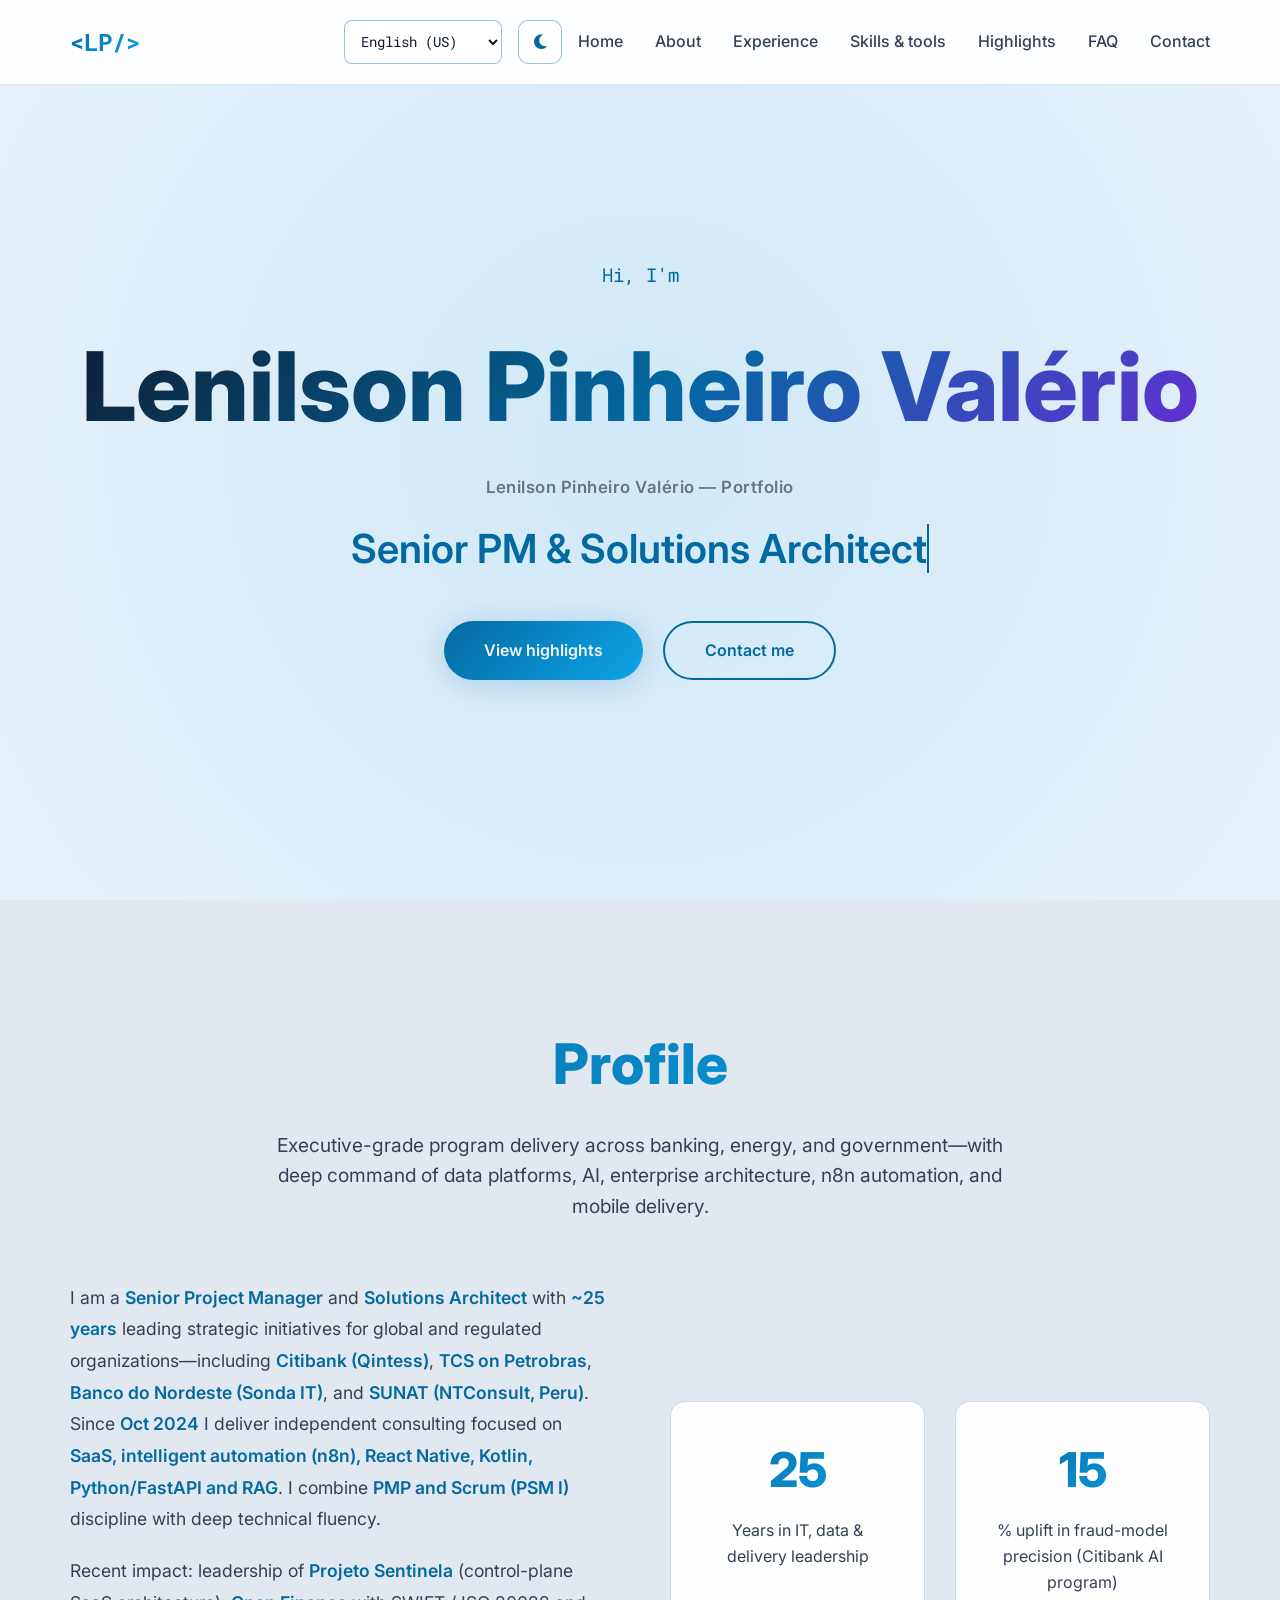
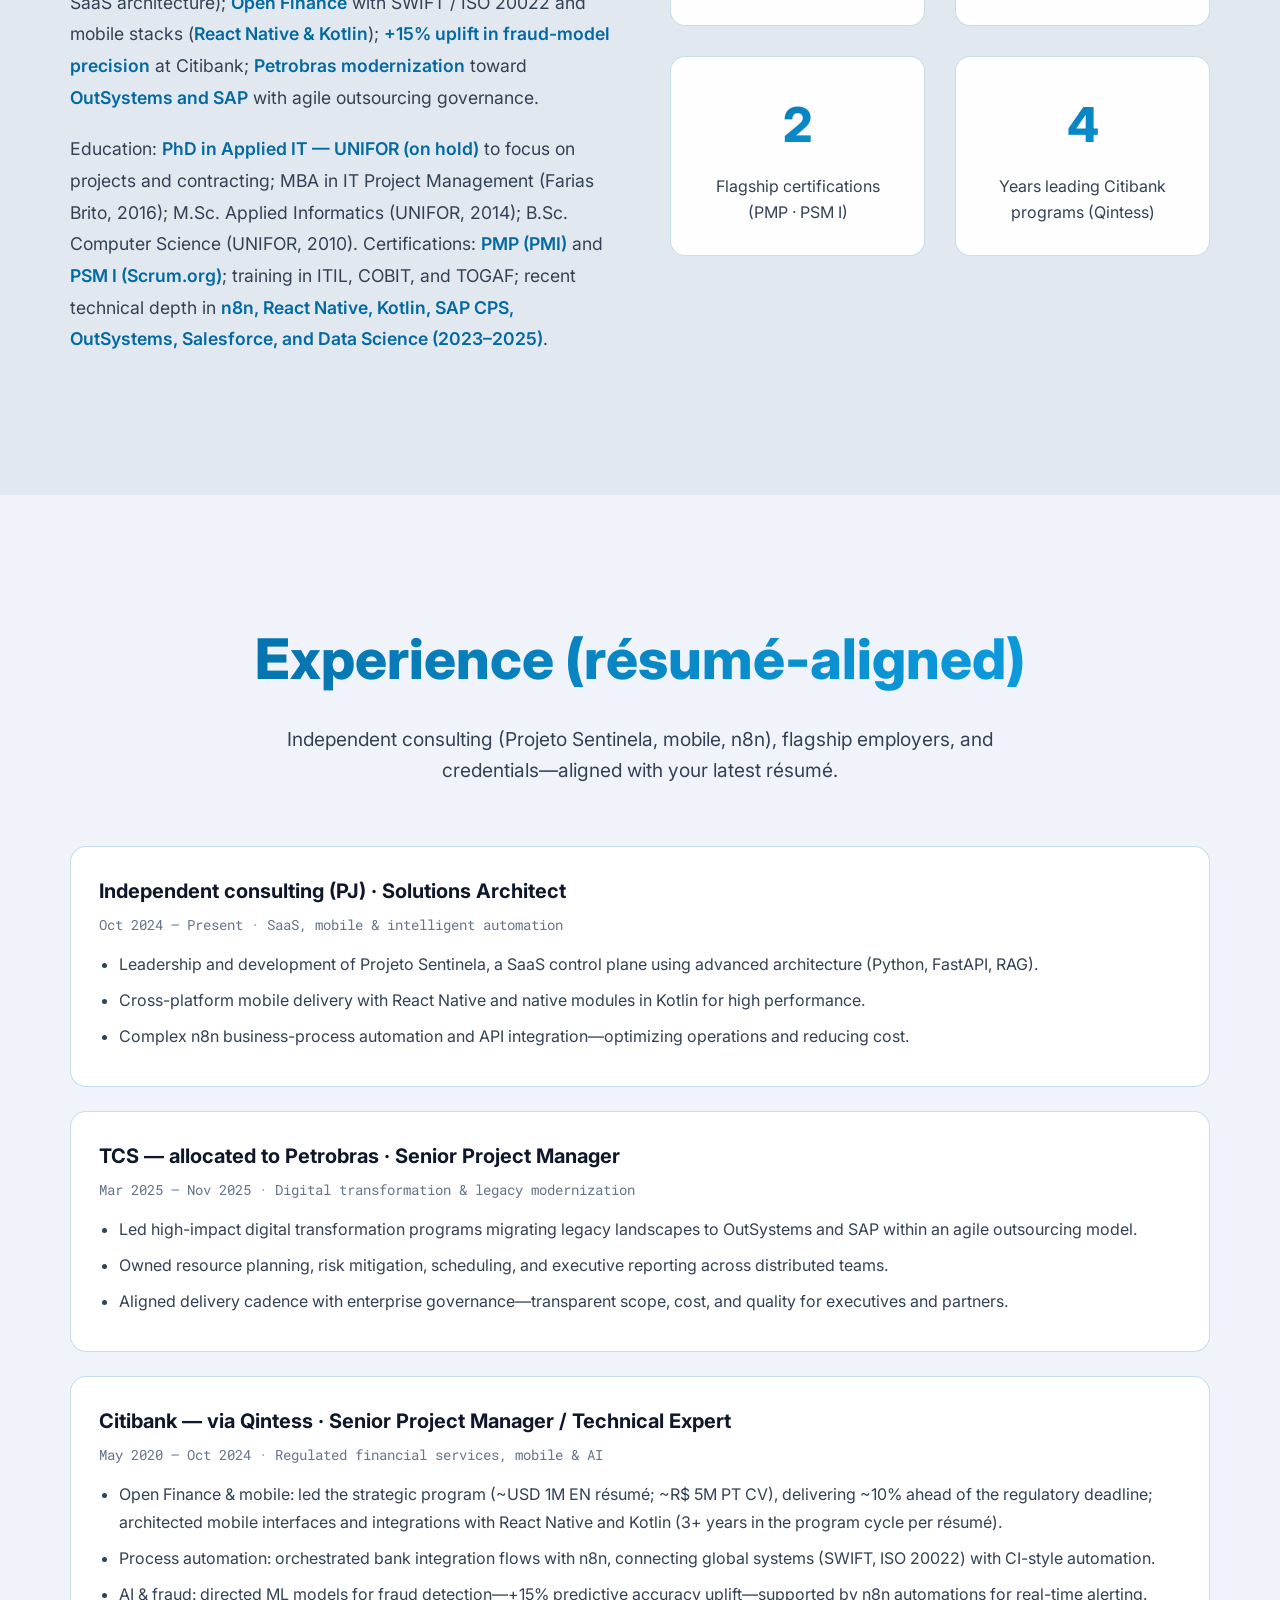
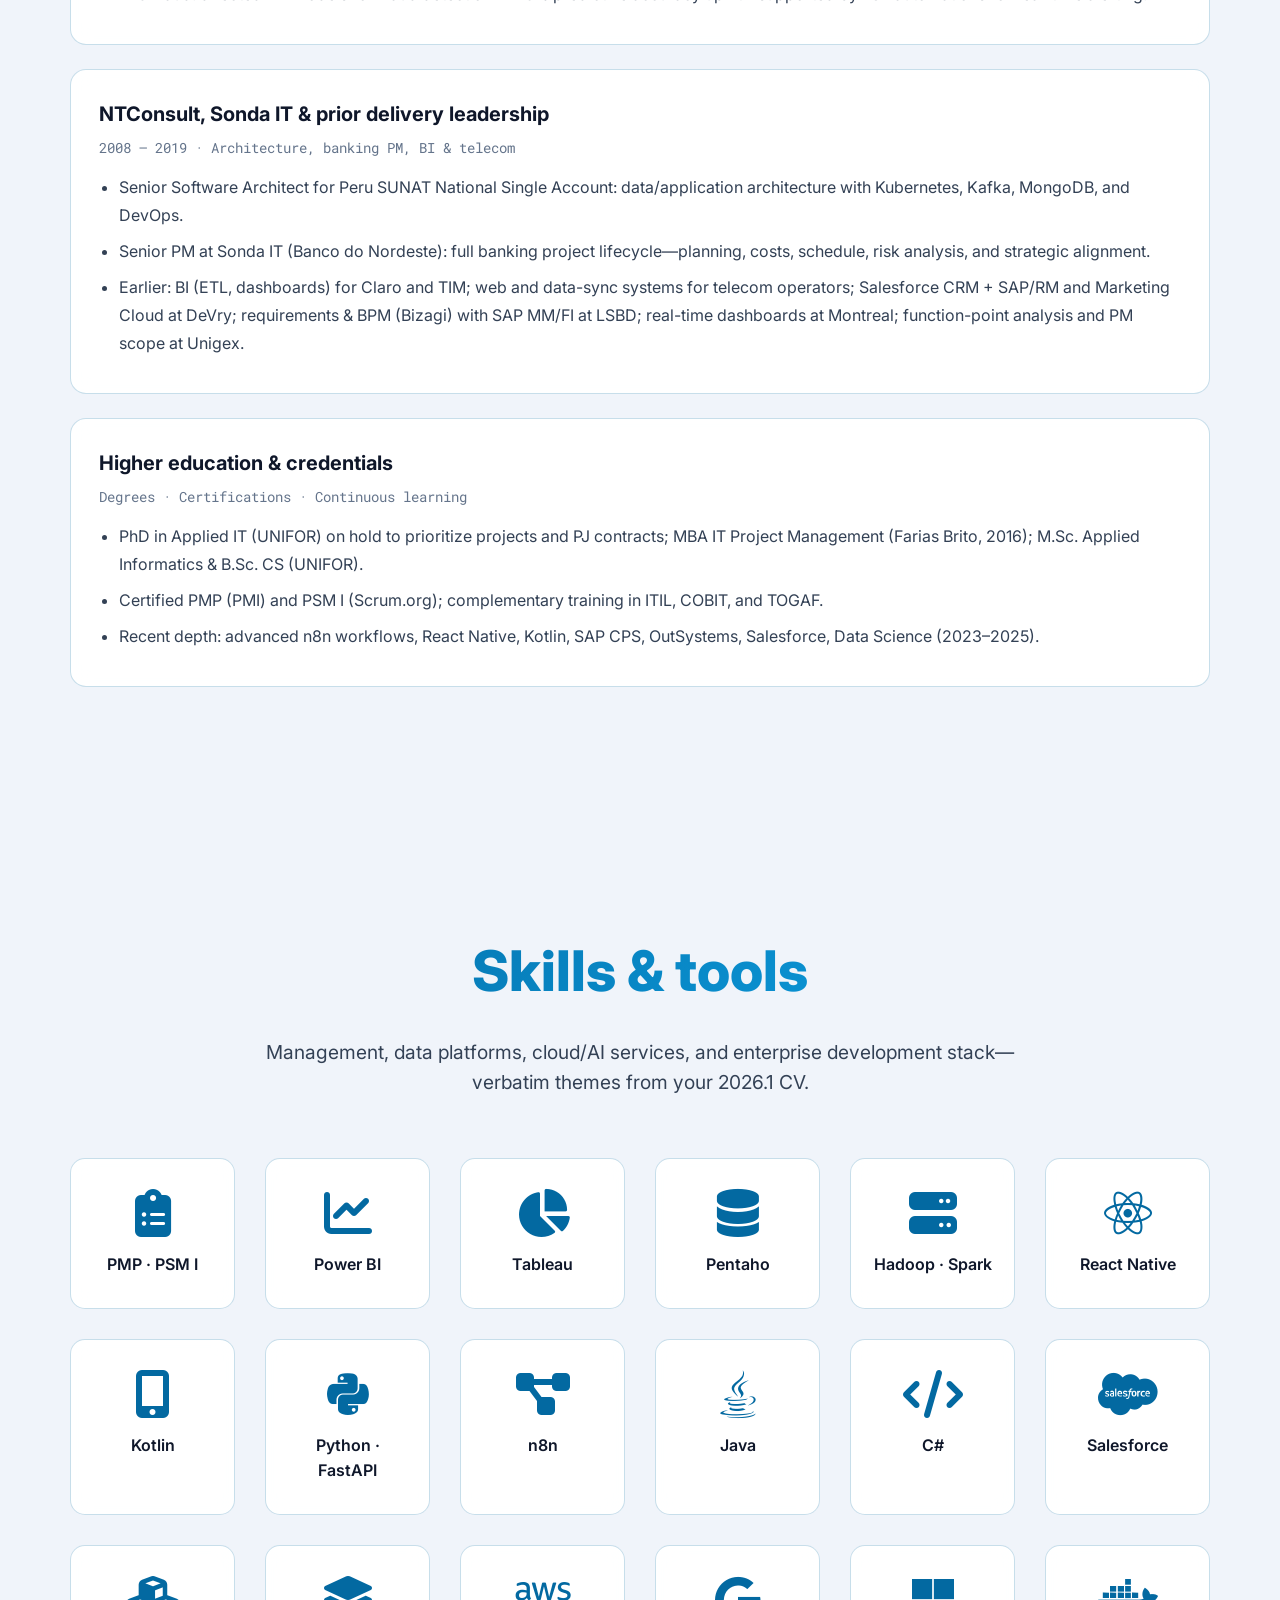
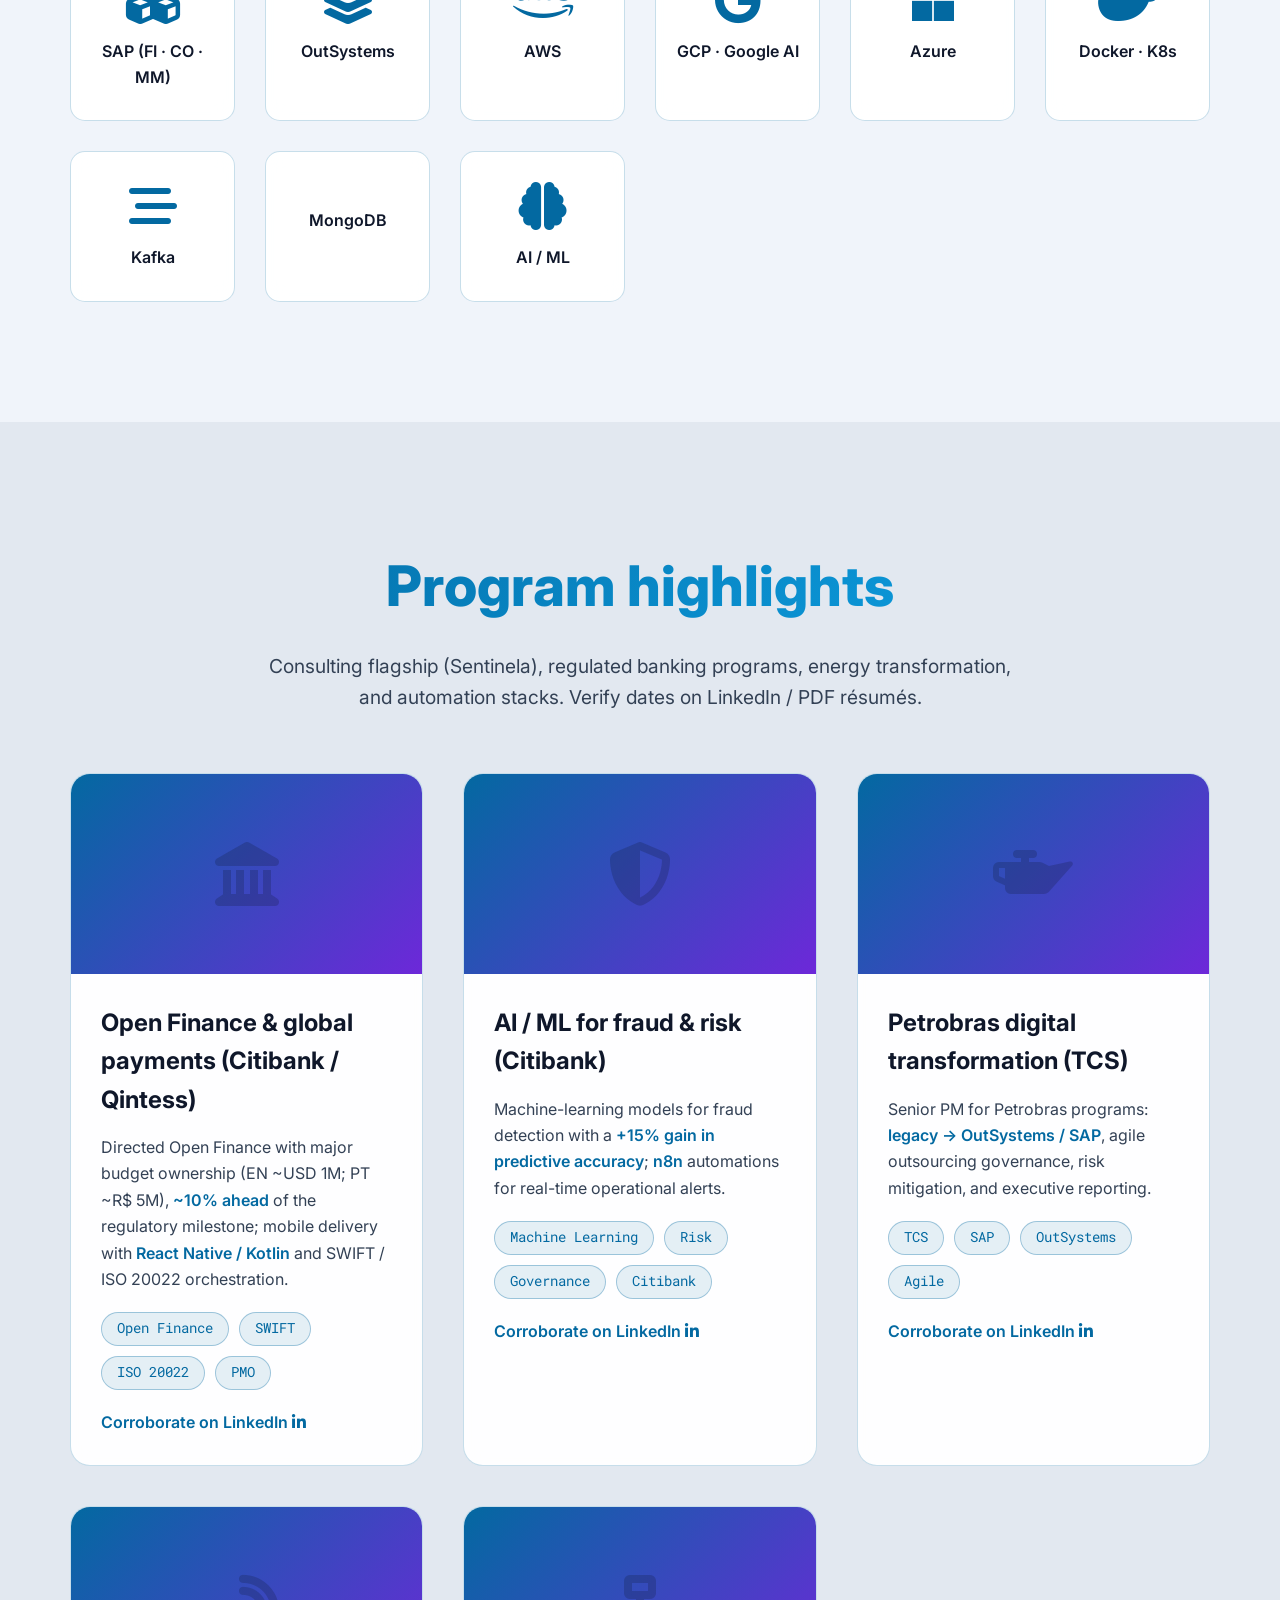
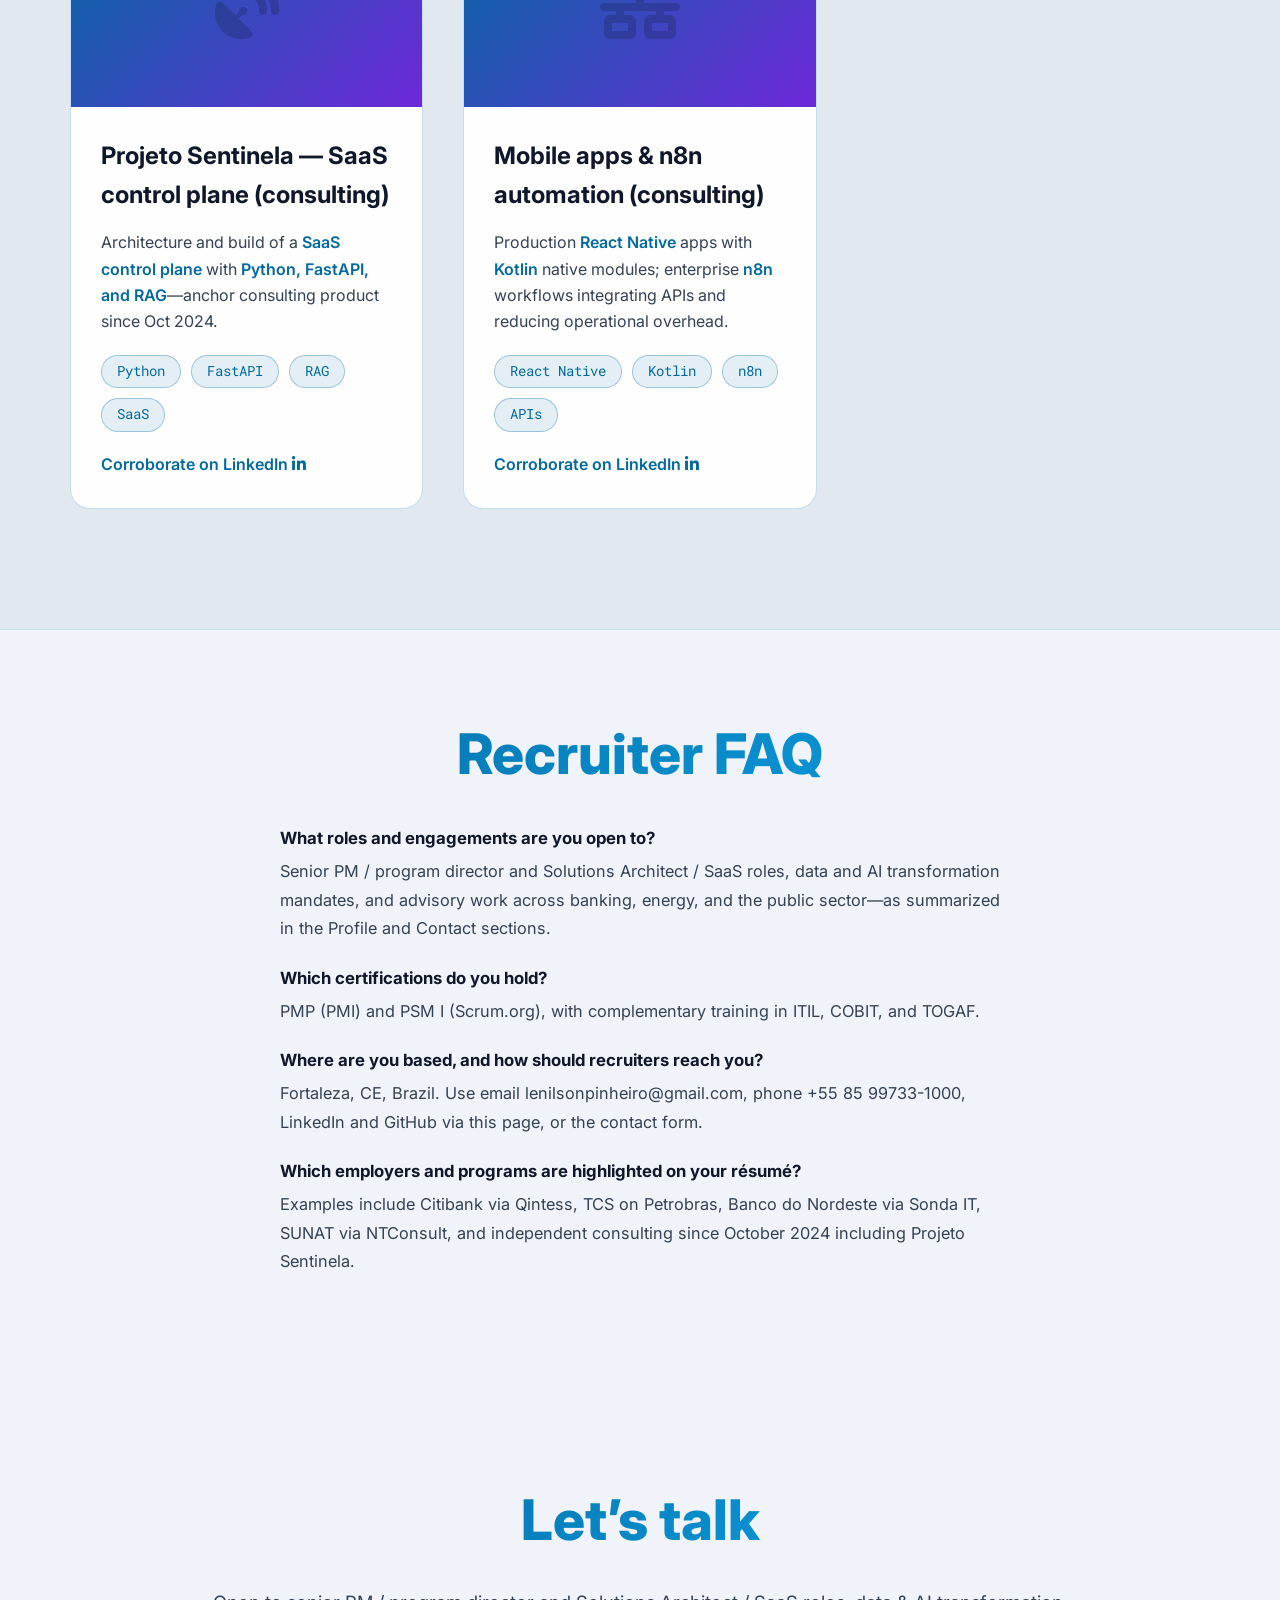
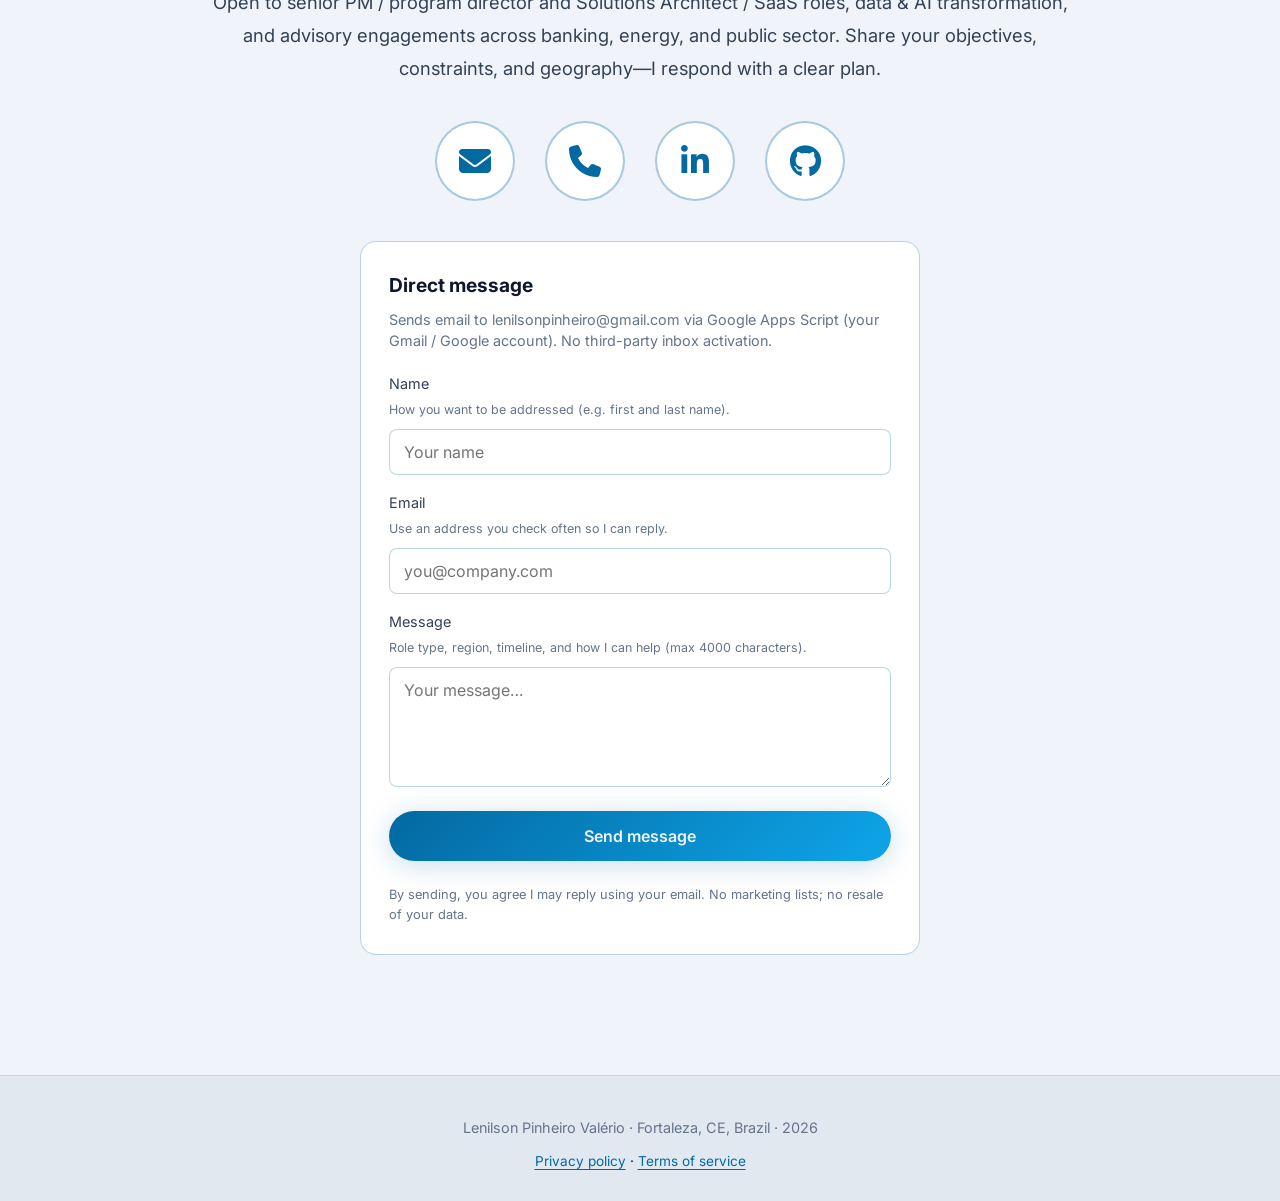
==== index.html @ 0469e624 "discovery: WebPage JSON-LD, discoveryBio/llms link, robots+llms+sitemap, cache 20260508 Co-authored-" ====
<!DOCTYPE html>
<html lang="en-US" class="portfolio-snap">
<head>
    <meta charset="UTF-8">
    <script>
    (function(){try{var k='portfolio_theme';var v=localStorage.getItem(k);var t=v==='light'||v==='dark'?v:(window.matchMedia('(prefers-color-scheme: light)').matches?'light':'dark');document.documentElement.setAttribute('data-theme',t);document.documentElement.style.colorScheme=t==='light'?'light':'dark';}catch(e){document.documentElement.setAttribute('data-theme','dark');document.documentElement.style.colorScheme='dark';}})();
    </script>
    <meta name="viewport" content="width=device-width, initial-scale=1.0, viewport-fit=cover">
    <meta name="robots" content="index, follow, max-image-preview:large, max-snippet:-1, max-video-preview:-1">
    <meta name="author" content="Lenilson Pinheiro Valério">
    <meta name="application-name" content="Lenilson Pinheiro Valério — Portfolio">
    <meta name="theme-color" content="#0a0a0f" id="theme-color-meta">
    <meta name="color-scheme" content="dark light">
    <meta name="mobile-web-app-capable" content="yes">
    <meta name="apple-mobile-web-app-capable" content="yes">
    <meta id="apple-status-bar" name="apple-mobile-web-app-status-bar-style" content="black-translucent">
    <meta name="apple-mobile-web-app-title" content="Lenilson P.">
    <meta name="description" content="Senior PM &amp; Solutions Architect (~25 yrs): Citibank (Qintess), TCS/Petrobras, BNB, SUNAT. Consulting: Projeto Sentinela (SaaS, FastAPI, RAG), React Native, Kotlin, n8n. PMP · PSM I · Fortaleza — open to senior roles &amp; advisory.">
    <meta name="keywords" content="Lenilson Pinheiro Valério,Senior Project Manager,Solutions Architect,program director,technical program management,PMP,PSM I,n8n,React Native,Kotlin,FastAPI,RAG,Projeto Sentinela,Pentaho,SaaS,Open Finance,Citibank,Qintess,TCS,Petrobras,digital transformation,AI,Machine Learning,executive hiring,talent acquisition">
    <title>Lenilson Pinheiro Valério — Portfolio · Senior PM &amp; Solutions Architect · Digital Transformation, Data &amp; AI</title>

    <link rel="canonical" id="canonical-link" href="https://lenilsonpinheiro.github.io/portfolio2026/">
    <link rel="alternate" hreflang="en-US" href="https://lenilsonpinheiro.github.io/portfolio2026/?lang=en">
    <link rel="alternate" hreflang="pt-BR" href="https://lenilsonpinheiro.github.io/portfolio2026/?lang=pt">
    <link rel="alternate" hreflang="es-ES" href="https://lenilsonpinheiro.github.io/portfolio2026/?lang=es">
    <link rel="alternate" hreflang="x-default" href="https://lenilsonpinheiro.github.io/portfolio2026/?lang=en">
    <link rel="me" href="https://www.linkedin.com/in/lenilsonpinheiro/">
    <link rel="me" href="https://github.com/LenilsonPinheiro">
    <link rel="alternate" type="text/plain" title="LLM and AI crawler index (llms.txt)" href="https://lenilsonpinheiro.github.io/portfolio2026/llms.txt">

    <!-- Ads / analytics (non-blocking): load tags after first paint. Example GTM — replace GTM-XXXX:
    <script>(function(w,d,s,l,i){w[l]=w[l]||[];w[l].push({'gtm.start':new Date().getTime(),event:'gtm.js'});var f=d.getElementsByTagName(s)[0],j=d.createElement(s),dl=l!='dataLayer'?'&l='+l:'';j.async=true;j.src='https://www.googletagmanager.com/gtm.js?id='+i+dl;f.parentNode.insertBefore(j,f);})(window,document,'script','dataLayer','GTM-XXXX');</script>
    Place <noscript><iframe src="https://www.googletagmanager.com/ns.html?id=GTM-XXXX" height="0" width="0" style="display:none;visibility:hidden"></iframe></noscript> right after <body> if you use GTM. -->

    <meta property="og:type" content="website">
    <meta property="og:url" content="https://lenilsonpinheiro.github.io/portfolio2026/">
    <meta property="og:site_name" content="Lenilson Pinheiro Valério — Portfolio">
    <meta property="og:title" content="Lenilson Pinheiro Valério — Portfolio · Senior PM &amp; Solutions Architect · Digital Transformation, Data &amp; AI">
    <meta property="og:description" content="Senior PM &amp; Solutions Architect (~25 yrs): Citibank (Qintess), TCS/Petrobras, BNB, SUNAT. Consulting: Projeto Sentinela (SaaS, FastAPI, RAG), React Native, Kotlin, n8n. PMP · PSM I · Fortaleza — senior roles &amp; advisory.">
    <meta property="og:locale" content="en_US">
    <meta property="og:locale:alternate" content="pt_BR">
    <meta property="og:locale:alternate" content="es_ES">
    <meta property="og:image" content="https://avatars.githubusercontent.com/LenilsonPinheiro?v=4">
    <meta property="og:image:width" content="460">
    <meta property="og:image:height" content="460">
    <meta property="og:image:alt" content="Lenilson Pinheiro Valério — photo (GitHub profile)">
    <meta name="twitter:card" content="summary_large_image">
    <meta name="twitter:title" content="Lenilson Pinheiro Valério — Portfolio · Senior PM &amp; Solutions Architect · Digital Transformation, Data &amp; AI">
    <meta name="twitter:description" content="Senior PM &amp; Solutions Architect (~25 yrs): Citibank, TCS/Petrobras, BNB, SUNAT. Consulting: Sentinela SaaS, FastAPI, RAG, n8n, React Native. PMP · PSM I · Fortaleza.">
    <meta name="twitter:image" content="https://avatars.githubusercontent.com/LenilsonPinheiro?v=4">

    <link rel="icon" href="favicon.svg" type="image/svg+xml">
    <link rel="icon" type="image/png" sizes="48x48" href="img/favicon-48.png">
    <link rel="icon" type="image/png" sizes="32x32" href="img/favicon-32.png">
    <link rel="icon" type="image/png" sizes="16x16" href="img/favicon-16.png">
    <link rel="icon" type="image/png" sizes="192x192" href="img/icon-192.png">
    <link rel="apple-touch-icon" href="img/apple-touch-icon.png">
    <link rel="manifest" href="site.webmanifest">

    <link rel="preconnect" href="https://fonts.googleapis.com">
    <link rel="preconnect" href="https://fonts.gstatic.com" crossorigin>
    <link rel="dns-prefetch" href="https://cdnjs.cloudflare.com">
    <link href="https://fonts.googleapis.com/css2?family=Inter:wght@300;400;500;600;700;800&family=Roboto+Mono:wght@400;500;700&display=swap" rel="stylesheet" media="print" onload="this.media='all'">
    <noscript><link href="https://fonts.googleapis.com/css2?family=Inter:wght@300;400;500;600;700;800&family=Roboto+Mono:wght@400;500;700&display=swap" rel="stylesheet"></noscript>
    <link rel="preload" href="css/site.css?v=20260508" as="style">
    <link rel="preload" href="js/i18n.js?v=20260508" as="script">
    <link rel="stylesheet" href="css/site.css?v=20260508">
    <link rel="stylesheet" href="https://cdnjs.cloudflare.com/ajax/libs/font-awesome/6.5.2/css/all.min.css" crossorigin="anonymous" referrerpolicy="no-referrer" media="print" onload="this.media='all'">
    <noscript><link rel="stylesheet" href="https://cdnjs.cloudflare.com/ajax/libs/font-awesome/6.5.2/css/all.min.css" crossorigin="anonymous"></noscript>

    <script type="application/ld+json" id="jsonld-person">
    {"@context":"https://schema.org","@type":"Person","name":"Lenilson Pinheiro Valério","url":"https://lenilsonpinheiro.github.io/portfolio2026/","email":"mailto:lenilsonpinheiro@gmail.com","telephone":"+55-85-99733-1000","sameAs":["https://www.linkedin.com/in/lenilsonpinheiro/","https://github.com/LenilsonPinheiro"],"jobTitle":"Senior Project Manager & Solutions Architect","description":"Senior PM & Solutions Architect (~25 yrs): Citibank (Qintess), TCS/Petrobras, BNB, SUNAT. Consulting: Projeto Sentinela (SaaS, FastAPI, RAG), React Native, Kotlin, n8n. PMP · PSM I · Fortaleza — open to senior roles & advisory.","knowsAbout":["Project Management","PMP","Scrum","n8n","React Native","Kotlin","FastAPI","RAG","Open Finance","Machine Learning","SAP","OutSystems","Salesforce","Power BI","Hadoop","Spark","AWS","Azure","GCP","Python","Java"],"address":{"@type":"PostalAddress","addressLocality":"Fortaleza","addressRegion":"CE","addressCountry":"BR"}}
    </script>
    <script type="application/ld+json" id="jsonld-website">
    {"@context":"https://schema.org","@type":"WebSite","name":"Lenilson Pinheiro Valério — Portfolio","url":"https://lenilsonpinheiro.github.io/portfolio2026/","inLanguage":["en-US","pt-BR","es-ES"],"author":{"@type":"Person","name":"Lenilson Pinheiro Valério","sameAs":["https://www.linkedin.com/in/lenilsonpinheiro/"]},"potentialAction":[{"@type":"ReadAction","target":"https://lenilsonpinheiro.github.io/portfolio2026/"},{"@type":"CommunicateAction","name":"Email regarding opportunities","target":{"@type":"EntryPoint","urlTemplate":"mailto:lenilsonpinheiro@gmail.com","actionPlatform":["http://schema.org/DesktopWebPosting","http://schema.org/MobileWebPosting"]}}]}
    </script>
    <script type="application/ld+json" id="jsonld-profile">
    {"@context":"https://schema.org","@type":"ProfilePage","mainEntity":{"@type":"Person","name":"Lenilson Pinheiro Valério","identifier":"https://www.linkedin.com/in/lenilsonpinheiro/","url":"https://lenilsonpinheiro.github.io/portfolio2026/"}}
    </script>
    <script type="application/ld+json" id="jsonld-about">{"@context":"https://schema.org","@type":"AboutPage","name":"Lenilson Pinheiro Valério — Portfolio","url":"https://lenilsonpinheiro.github.io/portfolio2026/","description":"Senior PM & Solutions Architect (~25 yrs): Citibank (Qintess), TCS/Petrobras, BNB, SUNAT. Consulting: Projeto Sentinela (SaaS, FastAPI, RAG), React Native, Kotlin, n8n. PMP · PSM I · Fortaleza — open to senior roles & advisory.","keywords":"Lenilson Pinheiro Valério,Senior Project Manager,Solutions Architect,program director,PMP,PSM I,n8n,React Native,Kotlin,FastAPI,RAG","inLanguage":"en-US","isPartOf":{"@type":"WebSite","url":"https://lenilsonpinheiro.github.io/portfolio2026/"}}</script>
    <script type="application/ld+json" id="jsonld-faq">{"@context":"https://schema.org","@type":"FAQPage","mainEntity":[{"@type":"Question","name":"What roles and engagements are you open to?","acceptedAnswer":{"@type":"Answer","text":"Senior PM / program director and Solutions Architect / SaaS roles, data and AI transformation mandates, and advisory work across banking, energy, and the public sector—as summarized in the Profile and Contact sections."}},{"@type":"Question","name":"Which certifications do you hold?","acceptedAnswer":{"@type":"Answer","text":"PMP (PMI) and PSM I (Scrum.org), with complementary training in ITIL, COBIT, and TOGAF."}},{"@type":"Question","name":"Where are you based, and how should recruiters reach you?","acceptedAnswer":{"@type":"Answer","text":"Fortaleza, CE, Brazil. Use email lenilsonpinheiro@gmail.com, phone +55 85 99733-1000, LinkedIn and GitHub via this page, or the contact form."}},{"@type":"Question","name":"Which employers and programs are highlighted on your résumé?","acceptedAnswer":{"@type":"Answer","text":"Examples include Citibank via Qintess, TCS on Petrobras, Banco do Nordeste via Sonda IT, SUNAT via NTConsult, and independent consulting since October 2024 including Projeto Sentinela."}}]}</script>
    <script type="application/ld+json" id="jsonld-webpage">{"@context":"https://schema.org","@type":"WebPage","@id":"https://lenilsonpinheiro.github.io/portfolio2026/#webpage","url":"https://lenilsonpinheiro.github.io/portfolio2026/","name":"Lenilson Pinheiro Valério — Portfolio · Senior PM & Solutions Architect · Digital Transformation, Data & AI","description":"Senior PM & Solutions Architect (~25 yrs): Citibank (Qintess), TCS/Petrobras, BNB, SUNAT. Consulting: Projeto Sentinela (SaaS, FastAPI, RAG), React Native, Kotlin, n8n. PMP · PSM I · Fortaleza — open to senior roles & advisory.","inLanguage":"en-US","isPartOf":{"@type":"WebSite","url":"https://lenilsonpinheiro.github.io/portfolio2026/","name":"Lenilson Pinheiro Valério — Portfolio"},"about":{"@type":"Person","name":"Lenilson Pinheiro Valério","url":"https://lenilsonpinheiro.github.io/portfolio2026/","sameAs":["https://www.linkedin.com/in/lenilsonpinheiro/","https://github.com/LenilsonPinheiro"]},"significantLink":["https://lenilsonpinheiro.github.io/portfolio2026/llms.txt","https://lenilsonpinheiro.github.io/portfolio2026/sitemap.xml"],"primaryImageOfPage":{"@type":"ImageObject","url":"https://avatars.githubusercontent.com/LenilsonPinheiro?v=4","width":460,"height":460}}</script>
</head>
<body>
    <a class="skip-link" href="#main" data-i18n="navSkip">Skip to main content</a>
    <!-- discovery-seeds: filled by js/i18n.js; <template> is not painted but remains in the HTML source for crawlers (same document for all clients). -->
    <template id="discovery-seeds"></template>

    <div class="loading-screen" id="loadingScreen" aria-hidden="true" data-i18n-title="loadingTitle">
        <div class="loader" role="status"></div>
    </div>

    <div class="custom-cursor" id="customCursor" aria-hidden="true"></div>

    <header>
        <nav id="navbar" aria-label="Primary">
            <div class="nav-container">
                <a href="#home" class="logo" aria-label="Lenilson Pinheiro Valério home" data-i18n-title="titleLogo">&lt;LP/&gt;</a>
                <div class="nav-right">
                    <div class="lang-switcher">
                        <label for="langSelect" data-i18n="langLabel">Language</label>
                        <select id="langSelect" aria-label="Language" data-i18n-title="titleLang">
                            <option value="en">English (US)</option>
                            <option value="pt">Português (BR)</option>
                            <option value="es">Español (ES)</option>
                        </select>
                    </div>
                    <div class="theme-switcher">
                        <button type="button" class="theme-toggle" id="themeToggle" aria-label="Switch to light theme" title="Light theme">
                            <i class="fas fa-sun" aria-hidden="true"></i>
                        </button>
                    </div>
                    <button type="button" class="mobile-menu-toggle" id="mobileMenuToggle" aria-expanded="false" aria-controls="navLinks" aria-label="Open menu">
                        <i class="fas fa-bars" aria-hidden="true"></i>
                    </button>
                    <ul class="nav-links" id="navLinks">
                        <li><a href="#home" data-i18n="navHome" data-i18n-title="titleNavHome">Home</a></li>
                        <li><a href="#about" data-i18n="navAbout" data-i18n-title="titleNavAbout">About</a></li>
                        <li><a href="#experience" data-i18n="navExperience" data-i18n-title="titleNavExperience">Experience</a></li>
                        <li><a href="#tech" data-i18n="navTech" data-i18n-title="titleNavTech">Stack</a></li>
                        <li><a href="#projects" data-i18n="navProjects" data-i18n-title="titleNavProjects">Projects</a></li>
                        <li><a href="#faq" data-i18n="navFaq" data-i18n-title="titleNavFaq">FAQ</a></li>
                        <li><a href="#contact" data-i18n="navContact" data-i18n-title="titleNavContact">Contact</a></li>
                    </ul>
                </div>
            </div>
        </nav>
    </header>

    <main id="main">
        <section class="hero" id="home" aria-labelledby="hero-name">
            <div class="hero-content">
                <p class="hero-greeting" data-i18n="heroGreeting">Hi, I'm</p>
                <h1 class="hero-name" id="hero-name">Lenilson Pinheiro Valério</h1>
                <p class="hero-site-application-name">Lenilson Pinheiro Valério — Portfolio</p>
                <h2 class="hero-title">
                    <span class="typing-effect" id="typingText" aria-live="polite"></span>
                </h2>
                <div class="hero-cta">
                    <a href="#projects" class="btn btn-primary" data-i18n="heroCtaPrimary" data-i18n-title="titleHeroPrimary">View projects</a>
                    <a href="#contact" class="btn btn-secondary" data-i18n="heroCtaSecondary" data-i18n-title="titleHeroSecondary">Contact me</a>
                </div>
            </div>
        </section>

        <section class="about" id="about" aria-labelledby="about-title">
            <div class="container">
                <h2 class="section-title reveal" id="about-title" data-i18n="aboutTitle">Profile</h2>
                <p class="section-subtitle reveal" data-i18n="aboutSubtitle">Executive-grade program delivery across banking, energy, and government—with deep command of data platforms, AI, enterprise architecture, n8n automation, and mobile delivery.</p>
                <div class="about-content">
                    <div class="about-text reveal">
                        <p data-i18n="aboutP1" data-i18n-html="1">I am a <span class="highlight">Senior Project Manager</span> and <span class="highlight">Solutions Architect</span> with <span class="highlight">~25 years</span> leading strategic initiatives for global and regulated organizations—including <span class="highlight">Citibank (Qintess)</span>, <span class="highlight">TCS on Petrobras</span>, <span class="highlight">Banco do Nordeste (Sonda IT)</span>, and <span class="highlight">SUNAT (NTConsult, Peru)</span>. Since <span class="highlight">Oct 2024</span> I deliver independent consulting focused on <span class="highlight">SaaS, intelligent automation (n8n), React Native, Kotlin, Python/FastAPI and RAG</span>. I combine <span class="highlight">PMP and Scrum (PSM I)</span> discipline with deep technical fluency.</p>
                        <p data-i18n="aboutP2" data-i18n-html="1">Recent impact: leadership of <span class="highlight">Projeto Sentinela</span> (control-plane SaaS architecture); <span class="highlight">Open Finance</span> with SWIFT / ISO 20022 and mobile stacks (<span class="highlight">React Native &amp; Kotlin</span>); <span class="highlight">+15% uplift in fraud-model precision</span> at Citibank; <span class="highlight">Petrobras modernization</span> toward <span class="highlight">OutSystems and SAP</span> with agile outsourcing governance.</p>
                        <p data-i18n="aboutP3" data-i18n-html="1">Education: <span class="highlight">PhD in Applied IT — UNIFOR (on hold)</span> to focus on projects and contracting; MBA in IT Project Management (Farias Brito, 2016); M.Sc. Applied Informatics (UNIFOR, 2014); B.Sc. Computer Science (UNIFOR, 2010). Certifications: <span class="highlight">PMP (PMI)</span> and <span class="highlight">PSM I (Scrum.org)</span>; training in ITIL, COBIT, and TOGAF; recent technical depth in <span class="highlight">n8n, React Native, Kotlin, SAP CPS, OutSystems, Salesforce, and Data Science (2023–2025)</span>.</p>
                    </div>
                    <aside class="about-stats reveal" aria-label="Highlights">
                        <div class="stat-card" data-i18n-title="titleStat1" tabindex="0" role="group">
                            <span class="stat-number" data-target="25">0</span>
                            <span class="stat-label" data-i18n="statProjects">Years in IT, data & delivery leadership</span>
                        </div>
                        <div class="stat-card" data-i18n-title="titleStat2" tabindex="0" role="group">
                            <span class="stat-number" data-target="15">0</span>
                            <span class="stat-label" data-i18n="statYears">% uplift in fraud-model precision (Citibank AI program)</span>
                        </div>
                        <div class="stat-card" data-i18n-title="titleStat3" tabindex="0" role="group">
                            <span class="stat-number" data-target="2">0</span>
                            <span class="stat-label" data-i18n="statClients">Flagship certifications (PMP · PSM I)</span>
                        </div>
                        <div class="stat-card" data-i18n-title="titleStat4" tabindex="0" role="group">
                            <span class="stat-number" data-target="4">0</span>
                            <span class="stat-label" data-i18n="statTech">Years leading Citibank programs (Qintess)</span>
                        </div>
                    </aside>
                </div>
            </div>
        </section>

        <section class="experience" id="experience" aria-labelledby="exp-title">
            <div class="container">
                <h2 class="section-title reveal" id="exp-title" data-i18n="expTitle">Experience (résumé-aligned)</h2>
                <p class="section-subtitle reveal" data-i18n="expSubtitle">Independent consulting (Projeto Sentinela, mobile, n8n), flagship employers, and credentials—aligned with your latest résumé.</p>
                <div class="timeline">
                    <article class="exp-card reveal">
                        <h3 class="exp-role" data-i18n="exp1Role">Independent consulting (PJ) · Solutions Architect</h3>
                        <p class="exp-meta" data-i18n="exp1Meta">Oct 2024 – Present · SaaS, mobile &amp; intelligent automation</p>
                        <ul class="exp-list">
                            <li data-i18n="exp1b1" data-i18n-html="1">Leadership and development of <span class="highlight">Projeto Sentinela</span>, a SaaS control plane using advanced architecture (<span class="highlight">Python, FastAPI, RAG</span>).</li>
                            <li data-i18n="exp1b2" data-i18n-html="1">Cross-platform mobile delivery with <span class="highlight">React Native</span> and native modules in <span class="highlight">Kotlin</span> for high performance.</li>
                            <li data-i18n="exp1b3" data-i18n-html="1">Complex <span class="highlight">n8n</span> business-process automation and API integration—optimizing operations and reducing cost.</li>
                        </ul>
                    </article>
                    <article class="exp-card reveal">
                        <h3 class="exp-role" data-i18n="exp2Role">TCS — allocated to Petrobras · Senior Project Manager</h3>
                        <p class="exp-meta" data-i18n="exp2Meta">Mar 2025 – Nov 2025 · Digital transformation &amp; legacy modernization</p>
                        <ul class="exp-list">
                            <li data-i18n="exp2b1" data-i18n-html="1">Led high-impact digital transformation programs migrating legacy landscapes to <span class="highlight">OutSystems and SAP</span> within an agile outsourcing model.</li>
                            <li data-i18n="exp2b2" data-i18n-html="1">Owned resource planning, risk mitigation, scheduling, and executive reporting across distributed teams.</li>
                            <li data-i18n="exp2b3" data-i18n-html="1">Aligned delivery cadence with enterprise governance—transparent scope, cost, and quality for executives and partners.</li>
                        </ul>
                    </article>
                    <article class="exp-card reveal">
                        <h3 class="exp-role" data-i18n="exp3Role">Citibank — via Qintess · Senior Project Manager / Technical Expert</h3>
                        <p class="exp-meta" data-i18n="exp3Meta">May 2020 – Oct 2024 · Regulated financial services, mobile &amp; AI</p>
                        <ul class="exp-list">
                            <li data-i18n="exp3b1" data-i18n-html="1">Open Finance &amp; mobile: led the strategic program (<span class="highlight">~USD 1M</span> EN résumé; <span class="highlight">~R$ 5M</span> PT CV), delivering <span class="highlight">~10%</span> ahead of the regulatory deadline; architected mobile interfaces and integrations with <span class="highlight">React Native and Kotlin</span> (3+ years in the program cycle per résumé).</li>
                            <li data-i18n="exp3b2" data-i18n-html="1">Process automation: orchestrated bank integration flows with <span class="highlight">n8n</span>, connecting global systems (<span class="highlight">SWIFT, ISO 20022</span>) with CI-style automation.</li>
                            <li data-i18n="exp3b3" data-i18n-html="1">AI &amp; fraud: directed ML models for fraud detection—<span class="highlight">+15%</span> predictive accuracy uplift—supported by <span class="highlight">n8n</span> automations for real-time alerting.</li>
                        </ul>
                    </article>
                    <article class="exp-card reveal">
                        <h3 class="exp-role" data-i18n="exp4Role">NTConsult, Sonda IT &amp; prior delivery leadership</h3>
                        <p class="exp-meta" data-i18n="exp4Meta">2008 – 2019 · Architecture, banking PM, BI &amp; telecom</p>
                        <ul class="exp-list">
                            <li data-i18n="exp4b1" data-i18n-html="1">Senior Software Architect for Peru SUNAT National Single Account: data/application architecture with Kubernetes, Kafka, MongoDB, and DevOps.</li>
                            <li data-i18n="exp4b2" data-i18n-html="1">Senior PM at Sonda IT (Banco do Nordeste): full banking project lifecycle—planning, costs, schedule, risk analysis, and strategic alignment.</li>
                            <li data-i18n="exp4b3" data-i18n-html="1">Earlier: BI (ETL, dashboards) for Claro and TIM; web and data-sync systems for telecom operators; Salesforce CRM + SAP/RM and Marketing Cloud at DeVry; requirements &amp; BPM (Bizagi) with SAP MM/FI at LSBD; real-time dashboards at Montreal; function-point analysis and PM scope at Unigex.</li>
                        </ul>
                    </article>
                    <article class="exp-card reveal">
                        <h3 class="exp-role" data-i18n="exp5Role">Higher education &amp; credentials</h3>
                        <p class="exp-meta" data-i18n="exp5Meta">Degrees · Certifications · Continuous learning</p>
                        <ul class="exp-list">
                            <li data-i18n="exp5b1" data-i18n-html="1">PhD in Applied IT (UNIFOR) <span class="highlight">on hold</span> to prioritize projects and PJ contracts; MBA IT Project Management (Farias Brito, 2016); M.Sc. Applied Informatics &amp; B.Sc. CS (UNIFOR).</li>
                            <li data-i18n="exp5b2" data-i18n-html="1">Certified <span class="highlight">PMP (PMI)</span> and <span class="highlight">PSM I (Scrum.org)</span>; complementary training in ITIL, COBIT, and TOGAF.</li>
                            <li data-i18n="exp5b3" data-i18n-html="1">Recent depth: advanced <span class="highlight">n8n</span> workflows, <span class="highlight">React Native</span>, <span class="highlight">Kotlin</span>, SAP CPS, OutSystems, Salesforce, Data Science (2023–2025).</li>
                        </ul>
                    </article>
                </div>
            </div>
        </section>

        <section class="tech" id="tech" aria-labelledby="tech-title">
            <div class="container">
                <h2 class="section-title reveal" id="tech-title" data-i18n="techTitle">Skills &amp; tools</h2>
                <p class="section-subtitle reveal" data-i18n="techSubtitle">Management, data platforms, cloud/AI services, and enterprise development stack—verbatim themes from your 2026.1 CV.</p>
                <div class="tech-grid" role="list">
                    <div class="tech-card reveal" role="listitem" data-i18n-title="titleTechCard" tabindex="0"><i class="fas fa-clipboard-list tech-icon" aria-hidden="true"></i><div class="tech-name">PMP · PSM I</div></div>
                    <div class="tech-card reveal" role="listitem" data-i18n-title="titleTechCard" tabindex="0"><i class="fas fa-chart-line tech-icon" aria-hidden="true"></i><div class="tech-name">Power BI</div></div>
                    <div class="tech-card reveal" role="listitem" data-i18n-title="titleTechCard" tabindex="0"><i class="fas fa-chart-pie tech-icon" aria-hidden="true"></i><div class="tech-name">Tableau</div></div>
                    <div class="tech-card reveal" role="listitem" data-i18n-title="titleTechCard" tabindex="0"><i class="fas fa-database tech-icon" aria-hidden="true"></i><div class="tech-name">Pentaho</div></div>
                    <div class="tech-card reveal" role="listitem" data-i18n-title="titleTechCard" tabindex="0"><i class="fas fa-server tech-icon" aria-hidden="true"></i><div class="tech-name">Hadoop · Spark</div></div>
                    <div class="tech-card reveal" role="listitem" data-i18n-title="titleTechCard" tabindex="0"><i class="fab fa-react tech-icon" aria-hidden="true"></i><div class="tech-name">React Native</div></div>
                    <div class="tech-card reveal" role="listitem" data-i18n-title="titleTechCard" tabindex="0"><i class="fas fa-mobile-screen-button tech-icon" aria-hidden="true"></i><div class="tech-name">Kotlin</div></div>
                    <div class="tech-card reveal" role="listitem" data-i18n-title="titleTechCard" tabindex="0"><i class="fab fa-python tech-icon" aria-hidden="true"></i><div class="tech-name">Python · FastAPI</div></div>
                    <div class="tech-card reveal" role="listitem" data-i18n-title="titleTechCard" tabindex="0"><i class="fas fa-diagram-project tech-icon" aria-hidden="true"></i><div class="tech-name">n8n</div></div>
                    <div class="tech-card reveal" role="listitem" data-i18n-title="titleTechCard" tabindex="0"><i class="fab fa-java tech-icon" aria-hidden="true"></i><div class="tech-name">Java</div></div>
                    <div class="tech-card reveal" role="listitem" data-i18n-title="titleTechCard" tabindex="0"><i class="fas fa-code tech-icon" aria-hidden="true"></i><div class="tech-name">C#</div></div>
                    <div class="tech-card reveal" role="listitem" data-i18n-title="titleTechCard" tabindex="0"><i class="fab fa-salesforce tech-icon" aria-hidden="true"></i><div class="tech-name">Salesforce</div></div>
                    <div class="tech-card reveal" role="listitem" data-i18n-title="titleTechCard" tabindex="0"><i class="fas fa-cubes tech-icon" aria-hidden="true"></i><div class="tech-name">SAP (FI · CO · MM)</div></div>
                    <div class="tech-card reveal" role="listitem" data-i18n-title="titleTechCard" tabindex="0"><i class="fas fa-layer-group tech-icon" aria-hidden="true"></i><div class="tech-name">OutSystems</div></div>
                    <div class="tech-card reveal" role="listitem" data-i18n-title="titleTechCard" tabindex="0"><i class="fab fa-aws tech-icon" aria-hidden="true"></i><div class="tech-name">AWS</div></div>
                    <div class="tech-card reveal" role="listitem" data-i18n-title="titleTechCard" tabindex="0"><i class="fab fa-google tech-icon" aria-hidden="true"></i><div class="tech-name">GCP · Google AI</div></div>
                    <div class="tech-card reveal" role="listitem" data-i18n-title="titleTechCard" tabindex="0"><i class="fab fa-microsoft tech-icon" aria-hidden="true"></i><div class="tech-name">Azure</div></div>
                    <div class="tech-card reveal" role="listitem" data-i18n-title="titleTechCard" tabindex="0"><i class="fab fa-docker tech-icon" aria-hidden="true"></i><div class="tech-name">Docker · K8s</div></div>
                    <div class="tech-card reveal" role="listitem" data-i18n-title="titleTechCard" tabindex="0"><i class="fas fa-stream tech-icon" aria-hidden="true"></i><div class="tech-name">Kafka</div></div>
                    <div class="tech-card reveal" role="listitem" data-i18n-title="titleTechCard" tabindex="0"><i class="fab fa-mongodb tech-icon" aria-hidden="true"></i><div class="tech-name">MongoDB</div></div>
                    <div class="tech-card reveal" role="listitem" data-i18n-title="titleTechCard" tabindex="0"><i class="fas fa-brain tech-icon" aria-hidden="true"></i><div class="tech-name">AI / ML</div></div>
                </div>
            </div>
        </section>

        <section class="projects" id="projects" aria-labelledby="projects-title">
            <div class="container">
                <h2 class="section-title reveal" id="projects-title" data-i18n="projTitle">Program highlights</h2>
                <p class="section-subtitle reveal" data-i18n="projSubtitle">Consulting flagship (Sentinela), regulated banking programs, energy transformation, and automation stacks. Verify dates on LinkedIn / PDF résumés.</p>
                <div class="projects-grid">
                    <article class="project-card reveal" data-i18n-title="titleProjectCard" tabindex="0">
                        <div class="project-image" aria-hidden="true"><i class="fas fa-landmark"></i></div>
                        <div class="project-content">
                            <h3 class="project-title" data-i18n="proj1Title">Open Finance &amp; global payments (Citibank / Qintess)</h3>
                            <p class="project-description" data-i18n="proj1Desc" data-i18n-html="1">Directed Open Finance with major budget ownership (EN ~USD 1M; PT ~R$ 5M), <span class="highlight">~10% ahead</span> of the regulatory milestone; mobile delivery with <span class="highlight">React Native / Kotlin</span> and SWIFT / ISO 20022 orchestration.</p>
                            <div class="project-tech" aria-label="Technologies">
                                <span class="tech-tag">Open Finance</span>
                                <span class="tech-tag">SWIFT</span>
                                <span class="tech-tag">ISO 20022</span>
                                <span class="tech-tag">PMO</span>
                            </div>
                            <a href="https://www.linkedin.com/in/lenilsonpinheiro/" target="_blank" rel="noopener noreferrer" class="project-link" data-i18n-title="titleLinkedIn"><span data-i18n="projCta" data-i18n-html="1">Corroborate on LinkedIn <i class="fab fa-linkedin-in" aria-hidden="true"></i></span></a>
                        </div>
                    </article>
                    <article class="project-card reveal" data-i18n-title="titleProjectCard" tabindex="0">
                        <div class="project-image" aria-hidden="true"><i class="fas fa-shield-alt"></i></div>
                        <div class="project-content">
                            <h3 class="project-title" data-i18n="proj2Title">AI / ML for fraud &amp; risk (Citibank)</h3>
                            <p class="project-description" data-i18n="proj2Desc" data-i18n-html="1">Machine-learning models for fraud detection with a <span class="highlight">+15% gain in predictive accuracy</span>; <span class="highlight">n8n</span> automations for real-time operational alerts.</p>
                            <div class="project-tech" aria-label="Technologies">
                                <span class="tech-tag">Machine Learning</span>
                                <span class="tech-tag">Risk</span>
                                <span class="tech-tag">Governance</span>
                                <span class="tech-tag">Citibank</span>
                            </div>
                            <a href="https://www.linkedin.com/in/lenilsonpinheiro/" target="_blank" rel="noopener noreferrer" class="project-link" data-i18n-title="titleLinkedIn"><span data-i18n="projCta" data-i18n-html="1">Corroborate on LinkedIn <i class="fab fa-linkedin-in" aria-hidden="true"></i></span></a>
                        </div>
                    </article>
                    <article class="project-card reveal" data-i18n-title="titleProjectCard" tabindex="0">
                        <div class="project-image" aria-hidden="true"><i class="fas fa-oil-can"></i></div>
                        <div class="project-content">
                            <h3 class="project-title" data-i18n="proj3Title">Petrobras digital transformation (TCS)</h3>
                            <p class="project-description" data-i18n="proj3Desc" data-i18n-html="1">Senior PM for Petrobras programs: <span class="highlight">legacy → OutSystems / SAP</span>, agile outsourcing governance, risk mitigation, and executive reporting.</p>
                            <div class="project-tech" aria-label="Technologies">
                                <span class="tech-tag">TCS</span>
                                <span class="tech-tag">SAP</span>
                                <span class="tech-tag">OutSystems</span>
                                <span class="tech-tag">Agile</span>
                            </div>
                            <a href="https://www.linkedin.com/in/lenilsonpinheiro/" target="_blank" rel="noopener noreferrer" class="project-link" data-i18n-title="titleLinkedIn"><span data-i18n="projCta" data-i18n-html="1">Corroborate on LinkedIn <i class="fab fa-linkedin-in" aria-hidden="true"></i></span></a>
                        </div>
                    </article>
                    <article class="project-card reveal" data-i18n-title="titleProjectCard" tabindex="0">
                        <div class="project-image" aria-hidden="true"><i class="fas fa-satellite-dish"></i></div>
                        <div class="project-content">
                            <h3 class="project-title" data-i18n="proj4Title">Projeto Sentinela — SaaS control plane (consulting)</h3>
                            <p class="project-description" data-i18n="proj4Desc" data-i18n-html="1">Architecture and build of a <span class="highlight">SaaS control plane</span> with <span class="highlight">Python, FastAPI, and RAG</span>—anchor consulting product since Oct 2024.</p>
                            <div class="project-tech" aria-label="Technologies">
                                <span class="tech-tag">Python</span>
                                <span class="tech-tag">FastAPI</span>
                                <span class="tech-tag">RAG</span>
                                <span class="tech-tag">SaaS</span>
                            </div>
                            <a href="https://www.linkedin.com/in/lenilsonpinheiro/" target="_blank" rel="noopener noreferrer" class="project-link" data-i18n-title="titleLinkedIn"><span data-i18n="projCta" data-i18n-html="1">Corroborate on LinkedIn <i class="fab fa-linkedin-in" aria-hidden="true"></i></span></a>
                        </div>
                    </article>
                    <article class="project-card reveal" data-i18n-title="titleProjectCard" tabindex="0">
                        <div class="project-image" aria-hidden="true"><i class="fas fa-network-wired"></i></div>
                        <div class="project-content">
                            <h3 class="project-title" data-i18n="proj5Title">Mobile apps &amp; n8n automation (consulting)</h3>
                            <p class="project-description" data-i18n="proj5Desc" data-i18n-html="1">Production <span class="highlight">React Native</span> apps with <span class="highlight">Kotlin</span> native modules; enterprise <span class="highlight">n8n</span> workflows integrating APIs and reducing operational overhead.</p>
                            <div class="project-tech" aria-label="Technologies">
                                <span class="tech-tag">React Native</span>
                                <span class="tech-tag">Kotlin</span>
                                <span class="tech-tag">n8n</span>
                                <span class="tech-tag">APIs</span>
                            </div>
                            <a href="https://www.linkedin.com/in/lenilsonpinheiro/" target="_blank" rel="noopener noreferrer" class="project-link" data-i18n-title="titleLinkedIn"><span data-i18n="projCta" data-i18n-html="1">Corroborate on LinkedIn <i class="fab fa-linkedin-in" aria-hidden="true"></i></span></a>
                        </div>
                    </article>
                </div>
            </div>
        </section>

        <section class="faq" id="faq" aria-labelledby="faq-title">
            <div class="container">
                <h2 class="section-title reveal" id="faq-title" data-i18n="faqTitle">Recruiter FAQ</h2>
                <dl class="faq-list reveal">
                    <dt data-i18n="faq1Q">What roles and engagements are you open to?</dt>
                    <dd data-i18n="faq1A">Senior PM / program director and Solutions Architect / SaaS roles, data and AI transformation mandates, and advisory work across banking, energy, and the public sector—as summarized in the Profile and Contact sections.</dd>
                    <dt data-i18n="faq2Q">Which certifications do you hold?</dt>
                    <dd data-i18n="faq2A">PMP (PMI) and PSM I (Scrum.org), with complementary training in ITIL, COBIT, and TOGAF.</dd>
                    <dt data-i18n="faq3Q">Where are you based, and how should recruiters reach you?</dt>
                    <dd data-i18n="faq3A">Fortaleza, CE, Brazil. Use email lenilsonpinheiro@gmail.com, phone +55 85 99733-1000, LinkedIn and GitHub via this page, or the contact form.</dd>
                    <dt data-i18n="faq4Q">Which employers and programs are highlighted on your résumé?</dt>
                    <dd data-i18n="faq4A">Examples include Citibank via Qintess, TCS on Petrobras, Banco do Nordeste via Sonda IT, SUNAT via NTConsult, and independent consulting since October 2024 including Projeto Sentinela.</dd>
                </dl>
            </div>
        </section>

        <section class="contact" id="contact" aria-labelledby="contact-title">
            <div class="container">
                <div class="contact-content">
                    <h2 class="section-title reveal" id="contact-title" data-i18n="contactTitle">Let’s talk</h2>
                    <p class="contact-text reveal" data-i18n="contactLead" data-i18n-html="1">Open to <span class="highlight">senior PM / program director</span> and <span class="highlight">Solutions Architect / SaaS</span> roles, <span class="highlight">data &amp; AI transformation</span>, and advisory engagements across banking, energy, and public sector. Share your objectives, constraints, and geography—I respond with a clear plan.</p>
                    <div class="contact-links reveal" aria-label="Social profiles">
                        <a href="mailto:lenilsonpinheiro@gmail.com" class="contact-link" aria-label="Email lenilsonpinheiro@gmail.com" data-i18n-title="titleEmail"><i class="fas fa-envelope" aria-hidden="true"></i></a>
                        <a href="tel:+5585997331000" class="contact-link" aria-label="Phone +55 85 99733-1000" data-i18n-title="titlePhone"><i class="fas fa-phone" aria-hidden="true"></i></a>
                        <a href="https://www.linkedin.com/in/lenilsonpinheiro/" target="_blank" rel="noopener noreferrer" class="contact-link" aria-label="LinkedIn" data-i18n-title="titleLinkedIn"><i class="fab fa-linkedin-in" aria-hidden="true"></i></a>
                        <a href="https://github.com/LenilsonPinheiro" target="_blank" rel="noopener noreferrer" class="contact-link" aria-label="GitHub" data-i18n-title="titleGitHub"><i class="fab fa-github" aria-hidden="true"></i></a>
                    </div>

                    <div class="contact-form-wrap reveal" data-i18n-title="titleFormSection">
                        <h3 data-i18n="formTitle">Direct message</h3>
                        <p class="form-hint" data-i18n="formHint">Email via Google Apps Script</p>
                        <p id="formSuccess" class="form-alert form-alert-success" role="status" aria-live="polite" tabindex="-1" hidden></p>
                        <div id="formEndpointWarning" class="form-alert form-alert-warn" role="alert" tabindex="-1" hidden data-i18n="formNotConfigured"></div>
                        <form class="contact-form" method="POST" id="contactForm" action="#">
                            <input type="text" name="hp" class="hp-field" tabindex="-1" autocomplete="off" aria-hidden="true">

                            <div>
                                <label for="cf-name" data-i18n="labelName">Name</label>
                                <p id="hint-cf-name" class="field-hint" data-i18n="hintName"></p>
                                <input id="cf-name" name="name" type="text" autocomplete="name" required maxlength="120" aria-describedby="hint-cf-name" data-i18n-placeholder="phName">
                            </div>
                            <div>
                                <label for="cf-email" data-i18n="labelEmail">Email</label>
                                <p id="hint-cf-email" class="field-hint" data-i18n="hintEmail"></p>
                                <input id="cf-email" name="email" type="email" autocomplete="email" required maxlength="120" aria-describedby="hint-cf-email" data-i18n-placeholder="phEmail" inputmode="email">
                            </div>
                            <div>
                                <label for="cf-msg" data-i18n="labelMessage">Message</label>
                                <p id="hint-cf-msg" class="field-hint" data-i18n="hintMsg"></p>
                                <textarea id="cf-msg" name="message" required maxlength="4000" aria-describedby="hint-cf-msg" data-i18n-placeholder="phMsg"></textarea>
                            </div>
                            <button type="submit" class="btn btn-primary form-submit" data-i18n="labelSend" data-i18n-title="titleSubmit">Send message</button>
                            <p class="form-privacy" data-i18n="formPrivacy">Privacy note</p>
                        </form>
                    </div>
                </div>
            </div>
        </section>
    </main>

    <footer>
        <div class="container">
            <p class="footer-text"><span data-i18n="footerCopy"></span> <span aria-hidden="true">·</span> <time datetime="2026">2026</time></p>
            <p class="footer-legal">
                <a href="privacy.html" data-i18n="footerPrivacyLink">Privacy policy</a>
                <span aria-hidden="true"> · </span>
                <a href="terms.html" data-i18n="footerTermsLink">Terms of service</a>
            </p>
        </div>
    </footer>

    <script src="js/contact-endpoint.js?v=20260508" defer></script>
    <script src="js/contact-form.js?v=20260508" defer></script>
    <script src="js/i18n.js?v=20260508" defer></script>
    <script src="js/theme.js?v=20260508" defer></script>
    <script>
        window.addEventListener('load', function () {
            var loadingScreen = document.getElementById('loadingScreen');
            setTimeout(function () {
                loadingScreen.classList.add('hidden');
                loadingScreen.setAttribute('aria-hidden', 'true');
            }, 400);
            if ('serviceWorker' in navigator) {
                navigator.serviceWorker
                    .register('sw.js', { scope: './' })
                    .catch(function () {});
            }
        });

        var cursor = document.getElementById('customCursor');
        var mouseX = 0, mouseY = 0, cursorX = 0, cursorY = 0;
        document.addEventListener('mousemove', function (e) {
            mouseX = e.clientX;
            mouseY = e.clientY;
            cursor.classList.add('active');
        });
        document.addEventListener('mouseleave', function () {
            cursor.classList.remove('active');
        });
        function animateCursor() {
            var follow = 0.38;
            cursorX += (mouseX - cursorX) * follow;
            cursorY += (mouseY - cursorY) * follow;
            cursor.style.left = cursorX + 'px';
            cursor.style.top = cursorY + 'px';
            requestAnimationFrame(animateCursor);
        }
        if (window.matchMedia('(pointer: fine)').matches) {
            animateCursor();
            document.querySelectorAll('a, button, .tech-card, .project-card, select, input, textarea, summary').forEach(function (el) {
                el.addEventListener('mouseenter', function () { cursor.classList.add('hover'); });
                el.addEventListener('mouseleave', function () { cursor.classList.remove('hover'); });
            });
        } else {
            cursor.style.display = 'none';
        }

        var navbar = document.getElementById('navbar');
        window.addEventListener('scroll', function () {
            if (window.scrollY > 50) navbar.classList.add('scrolled');
            else navbar.classList.remove('scrolled');
        });

        var mobileMenuToggle = document.getElementById('mobileMenuToggle');
        var navLinks = document.getElementById('navLinks');
        function setMenuOpen(open) {
            navLinks.classList.toggle('active', open);
            mobileMenuToggle.setAttribute('aria-expanded', open ? 'true' : 'false');
            var pack = window.PortfolioI18n && window.PortfolioI18n.T && window.__i18nActive ? window.PortfolioI18n.T[window.__i18nActive] : null;
            var labelOpen = pack ? pack.ariaMenu : 'Menu';
            var labelClose = pack ? pack.ariaMenuClose : 'Close';
            mobileMenuToggle.setAttribute('aria-label', open ? labelClose : labelOpen);
            var icon = mobileMenuToggle.querySelector('i');
            if (icon) {
                icon.className = open ? 'fas fa-times' : 'fas fa-bars';
            }
        }
        mobileMenuToggle.addEventListener('click', function () {
            setMenuOpen(!navLinks.classList.contains('active'));
        });
        document.querySelectorAll('.nav-links a').forEach(function (link) {
            link.addEventListener('click', function () { setMenuOpen(false); });
        });

        var typingText = document.getElementById('typingText');
        var titles = ['Senior PM & Solutions Architect', 'Projeto Sentinela · SaaS · FastAPI · RAG', 'React Native · Kotlin · n8n automation', 'PMP · PSM I · Open Finance · Petrobras', 'Open to senior roles · advisory · consulting'];
        var currentTitleIndex = 0;
        var currentCharIndex = 0;
        var isDeleting = false;
        var typingTimer = null;

        function typeEffect() {
            var currentTitle = titles[currentTitleIndex];
            if (isDeleting) {
                typingText.textContent = currentTitle.substring(0, currentCharIndex - 1);
                currentCharIndex--;
            } else {
                typingText.textContent = currentTitle.substring(0, currentCharIndex + 1);
                currentCharIndex++;
            }
            if (!isDeleting && currentCharIndex === currentTitle.length) {
                typingTimer = setTimeout(function () {
                    isDeleting = true;
                    typeEffect();
                }, 2000);
                return;
            }
            if (isDeleting && currentCharIndex === 0) {
                isDeleting = false;
                currentTitleIndex = (currentTitleIndex + 1) % titles.length;
            }
            var speed = isDeleting ? 45 : 95;
            typingTimer = setTimeout(typeEffect, speed);
        }

        window.addEventListener('portfolio:lang', function (e) {
            if (e.detail && e.detail.typing) {
                if (typingTimer) clearTimeout(typingTimer);
                titles = e.detail.typing.slice();
                currentTitleIndex = 0;
                currentCharIndex = 0;
                isDeleting = false;
                typingText.textContent = '';
                typingTimer = setTimeout(typeEffect, 280);
            }
        });

        var revealElements = document.querySelectorAll('.reveal');
        function checkReveal() {
            revealElements.forEach(function (element) {
                var top = element.getBoundingClientRect().top;
                if (top < window.innerHeight - 120) element.classList.add('active');
            });
        }
        window.addEventListener('scroll', checkReveal);
        checkReveal();

        function animateCounter(element) {
            var target = parseInt(element.getAttribute('data-target'), 10);
            var duration = 1800;
            var start = performance.now();
            function step(now) {
                var p = Math.min((now - start) / duration, 1);
                element.textContent = Math.floor(target * p);
                if (p < 1) requestAnimationFrame(step);
                else element.textContent = target;
            }
            requestAnimationFrame(step);
        }

        var statsObserver = new IntersectionObserver(function (entries) {
            entries.forEach(function (entry) {
                if (!entry.isIntersecting) return;
                entry.target.querySelectorAll('.stat-number').forEach(function (stat) {
                    if (!stat.classList.contains('animated')) {
                        stat.classList.add('animated');
                        animateCounter(stat);
                    }
                });
                statsObserver.unobserve(entry.target);
            });
        }, { threshold: 0.35 });
        var aboutSection = document.querySelector('.about');
        if (aboutSection) statsObserver.observe(aboutSection);

        var reduceMotionAnchor = window.matchMedia('(prefers-reduced-motion: reduce)').matches;
        document.querySelectorAll('a[href^="#"]').forEach(function (anchor) {
            anchor.addEventListener('click', function (ev) {
                var id = anchor.getAttribute('href');
                if (!id || id === '#') return;
                var target = document.querySelector(id);
                if (target) {
                    ev.preventDefault();
                    target.scrollIntoView({ behavior: reduceMotionAnchor ? 'auto' : 'smooth', block: 'start' });
                }
            });
        });

        try {
            var params = new URLSearchParams(window.location.search);
            if (params.get('sent') === '1') {
                var el = document.getElementById('contact');
                if (el) el.setAttribute('tabindex', '-1');
                if (el) el.focus({ preventScroll: true });
            }
        } catch (err) {}
    </script>
</body>
</html>
---- css/site.css ----
*,*::before,*::after{box-sizing:border-box;margin:0;padding:0}
:root{--bg-primary:#0a0a0f;--bg-secondary:#111118;--bg-card:rgba(17,17,24,.6);--accent-cyan:#00f0ff;--accent-purple:#b026ff;--accent-green:#00ff88;--text-primary:#fff;--text-secondary:#b0b0b8;--text-muted:#6b6b7a;--gradient-cyan:linear-gradient(135deg,#00f0ff 0%,#00a8ff 100%);--gradient-purple:linear-gradient(135deg,#b026ff 0%,#6b00ff 100%);--glow-cyan:0 0 20px rgba(0,240,255,.5),0 0 40px rgba(0,240,255,.3);--font-primary:'Inter',system-ui,sans-serif;--font-mono:'Roboto Mono',monospace;--section-padding:120px 0;--container-max-width:1200px;--transition-fast:.2s ease;--transition-normal:.3s ease;--transition-slow:.5s ease;--border-card:rgba(0,240,255,.2);--border-card-hover:rgba(0,240,255,.45);--border-form:rgba(0,240,255,.25);--border-soft:rgba(0,240,255,.1);--contact-border:rgba(0,240,255,.3);--lang-select-border:rgba(0,240,255,.35);--nav-bg:rgba(10,10,15,.8);--nav-mobile-bg:rgba(10,10,15,.98);--nav-scrolled-shadow:rgba(0,0,0,.3);--hero-radial:rgba(0,240,255,.1);--cursor-hover-fill:rgba(0,240,255,.1);--input-bg:rgba(10,10,15,.85);--tag-bg:rgba(0,240,255,.1);--tag-border:rgba(0,240,255,.3);--loader-track:rgba(0,240,255,.3);--btn-primary-shadow-hover:rgba(0,240,255,.6);--privacy-card-shadow:rgba(0,0,0,.28);--project-icon-fg:rgba(255,255,255,.3);--privacy-link-hover:#7ff9ff}
html[data-theme="light"]{--bg-primary:#f0f4fa;--bg-secondary:#e2e8f0;--bg-card:rgba(255,255,255,.94);--accent-cyan:#0369a1;--accent-purple:#6d28d9;--accent-green:#047857;--text-primary:#0f172a;--text-secondary:#334155;--text-muted:#64748b;--gradient-cyan:linear-gradient(135deg,#0369a1 0%,#0ea5e9 100%);--gradient-purple:linear-gradient(135deg,#6d28d9 0%,#7c3aed 100%);--glow-cyan:0 4px 28px rgba(3,105,161,.22);--border-card:rgba(3,105,161,.22);--border-card-hover:rgba(3,105,161,.5);--border-form:rgba(3,105,161,.28);--border-soft:rgba(3,105,161,.14);--contact-border:rgba(3,105,161,.35);--lang-select-border:rgba(3,105,161,.4);--nav-bg:rgba(255,255,255,.92);--nav-mobile-bg:rgba(248,250,252,.98);--nav-scrolled-shadow:rgba(15,23,42,.1);--hero-radial:rgba(14,165,233,.14);--cursor-hover-fill:rgba(3,105,161,.12);--input-bg:#ffffff;--tag-bg:rgba(3,105,161,.1);--tag-border:rgba(3,105,161,.32);--loader-track:rgba(3,105,161,.28);--btn-primary-shadow-hover:rgba(3,105,161,.35);--privacy-card-shadow:rgba(15,23,42,.12);--project-icon-fg:rgba(15,23,42,.22);--privacy-link-hover:#0284c7}
html[data-theme="light"] .hero-name{background:linear-gradient(135deg,#0f172a 0%,#0369a1 52%,#6d28d9 100%);-webkit-background-clip:text;-webkit-text-fill-color:transparent;background-clip:text}
html[data-theme="light"] .form-alert-success{border-color:rgba(5,150,105,.5);background:rgba(209,250,229,.92);color:#065f46}
html[data-theme="light"] .form-alert-warn{border-color:rgba(217,119,6,.5);background:rgba(254,243,199,.95);color:#92400e}
html{scroll-behavior:smooth;-webkit-text-size-adjust:100%;text-size-adjust:100%;scrollbar-width:none;-ms-overflow-style:none}
html::-webkit-scrollbar{width:0;height:0;display:none}
body{scrollbar-width:none;-ms-overflow-style:none}
body::-webkit-scrollbar{width:0;height:0;display:none}
html.portfolio-snap{scroll-snap-type:y mandatory;scroll-padding-top:max(72px,calc(56px + env(safe-area-inset-top)))}
html.portfolio-snap main > section{scroll-snap-align:start;scroll-snap-stop:always;scroll-margin-top:max(72px,calc(56px + env(safe-area-inset-top)))}
html.portfolio-snap body > footer{scroll-snap-align:start;scroll-snap-stop:normal;scroll-margin-top:max(72px,calc(56px + env(safe-area-inset-top)))}
.nav-links{scrollbar-width:none;-ms-overflow-style:none}
.nav-links::-webkit-scrollbar{width:0;height:0;display:none}
body{font-family:var(--font-primary);background:var(--bg-primary);color:var(--text-primary);line-height:1.6;overflow-x:hidden;position:relative;padding-left:env(safe-area-inset-left);padding-right:env(safe-area-inset-right)}
.skip-link{position:absolute;left:-9999px;top:auto;width:1px;height:1px;overflow:hidden}
.skip-link:focus{position:fixed;left:16px;top:16px;width:auto;height:auto;padding:12px 20px;background:var(--accent-cyan);color:var(--bg-primary);z-index:10001;border-radius:8px;font-weight:700;text-decoration:none}
.visually-hidden{position:absolute;width:1px;height:1px;padding:0;margin:-1px;overflow:hidden;clip:rect(0,0,0,0);white-space:nowrap;border:0}
.custom-cursor{width:20px;height:20px;border:2px solid var(--accent-cyan);border-radius:50%;position:fixed;pointer-events:none;z-index:9999;will-change:transform,left,top;transition:transform .05s ease,opacity .2s ease;transform:translate(-50%,-50%);opacity:0}
.custom-cursor.active{opacity:1}
.custom-cursor.hover{transform:translate(-50%,-50%) scale(1.5);background:var(--cursor-hover-fill)}
nav{position:fixed;top:0;width:100%;padding:20px 0;padding-left:max(0px,env(safe-area-inset-left));padding-right:max(0px,env(safe-area-inset-right));padding-top:max(20px,env(safe-area-inset-top));background:var(--nav-bg);backdrop-filter:blur(12px);-webkit-backdrop-filter:blur(12px);border-bottom:1px solid var(--border-soft);z-index:1000;transition:var(--transition-normal)}
nav.scrolled{padding:15px 0;padding-top:max(15px,env(safe-area-inset-top));box-shadow:0 4px 24px var(--nav-scrolled-shadow)}
.nav-container{max-width:var(--container-max-width);margin:0 auto;padding:0 30px;display:flex;justify-content:space-between;align-items:center;gap:16px;flex-wrap:wrap}
.logo{font-size:1.5rem;font-weight:700;background:var(--gradient-cyan);-webkit-background-clip:text;-webkit-text-fill-color:transparent;background-clip:text;text-decoration:none;font-family:var(--font-mono)}
.nav-right{display:flex;align-items:center;gap:16px;flex:1;justify-content:flex-end;flex-wrap:wrap}
.lang-switcher{display:flex;gap:6px;align-items:center;flex-shrink:0}
.lang-switcher label{position:absolute;width:1px;height:1px;padding:0;margin:-1px;overflow:hidden;clip:rect(0,0,0,0);white-space:nowrap;border:0}
.lang-switcher select{background:var(--bg-card);color:var(--text-primary);border:1px solid var(--lang-select-border);border-radius:8px;padding:8px 12px;font-family:var(--font-mono);font-size:.85rem;cursor:pointer;min-width:140px;min-height:44px;touch-action:manipulation}
.lang-switcher select:focus-visible{outline:2px solid var(--accent-cyan);outline-offset:2px}
.theme-switcher{display:flex;align-items:center;flex-shrink:0}
.theme-toggle{background:var(--bg-card);border:1px solid var(--lang-select-border);color:var(--accent-cyan);width:44px;height:44px;min-width:44px;min-height:44px;border-radius:10px;cursor:pointer;display:inline-flex;align-items:center;justify-content:center;font-size:1.05rem;touch-action:manipulation;transition:var(--transition-fast)}
.theme-toggle:hover{border-color:var(--accent-cyan);box-shadow:var(--glow-cyan)}
.theme-toggle:focus-visible{outline:2px solid var(--accent-cyan);outline-offset:2px}
.nav-links{display:flex;list-style:none;gap:32px;align-items:center;margin:0;padding:0}
.nav-links a{color:var(--text-secondary);text-decoration:none;font-weight:500;transition:var(--transition-fast);position:relative}
.nav-links a::after{content:'';position:absolute;bottom:-5px;left:0;width:0;height:2px;background:var(--gradient-cyan);transition:var(--transition-normal)}
.nav-links a:hover{color:var(--accent-cyan)}
.nav-links a:hover::after{width:100%}
.mobile-menu-toggle{display:none;background:var(--bg-card);border:1px solid var(--lang-select-border);border-radius:10px;color:var(--text-primary);font-size:1.5rem;cursor:pointer;padding:8px;min-width:44px;min-height:44px;touch-action:manipulation}
.hero{min-height:100vh;display:flex;align-items:center;justify-content:center;position:relative;padding:120px 30px 80px;padding-top:max(120px,calc(80px + env(safe-area-inset-top)));overflow:hidden}
.hero::before{content:'';position:absolute;top:-50%;left:-50%;width:200%;height:200%;background:radial-gradient(circle,var(--hero-radial) 0%,transparent 70%);animation:rotate 20s linear infinite}
@keyframes rotate{from{transform:rotate(0)}to{transform:rotate(360deg)}}
.hero-content{max-width:var(--container-max-width);width:100%;text-align:center;position:relative;z-index:1}
.hero-greeting{font-size:1.2rem;color:var(--accent-cyan);font-family:var(--font-mono);margin-bottom:20px;opacity:0;animation:fadeInUp .8s ease .2s forwards}
.hero-name{font-size:clamp(3rem,8vw,6rem);font-weight:800;margin-bottom:12px;background:linear-gradient(135deg,#fff 0%,var(--accent-cyan) 50%,var(--accent-purple) 100%);-webkit-background-clip:text;-webkit-text-fill-color:transparent;background-clip:text;opacity:0;animation:fadeInUp .8s ease .4s forwards}
.hero-site-application-name{font-size:clamp(.82rem,2.1vw,1.05rem);font-weight:600;color:var(--text-muted);font-family:var(--font-primary);letter-spacing:.03em;margin:0 0 18px;line-height:1.35;opacity:0;animation:fadeInUp .8s ease .48s forwards}
.hero-title{font-size:clamp(1.5rem,4vw,2.5rem);color:var(--text-secondary);margin-bottom:40px;font-weight:300;opacity:0;animation:fadeInUp .8s ease .6s forwards}
.typing-effect{color:var(--accent-cyan);font-weight:600;border-right:2px solid var(--accent-cyan);animation:blink .75s step-end infinite}
@keyframes blink{0%,50%{border-color:var(--accent-cyan)}51%,100%{border-color:transparent}}
.hero-cta{display:flex;gap:20px;justify-content:center;flex-wrap:wrap;opacity:0;animation:fadeInUp .8s ease .8s forwards}
.btn{padding:15px 40px;min-height:44px;min-width:44px;font-size:1rem;font-weight:600;border:none;border-radius:50px;cursor:pointer;text-decoration:none;display:inline-flex;align-items:center;justify-content:center;transition:var(--transition-normal);position:relative;overflow:hidden;font-family:var(--font-primary);text-align:center;touch-action:manipulation}
.btn-primary{background:var(--gradient-cyan);color:var(--bg-primary);box-shadow:var(--glow-cyan)}
.btn-primary:hover{transform:translateY(-3px);box-shadow:0 0 30px var(--btn-primary-shadow-hover)}
.btn-secondary{background:transparent;color:var(--accent-cyan);border:2px solid var(--accent-cyan)}
.btn-secondary:hover{background:var(--accent-cyan);color:var(--bg-primary);box-shadow:var(--glow-cyan)}
@keyframes fadeInUp{from{opacity:0;transform:translateY(30px)}to{opacity:1;transform:translateY(0)}}
section{padding:var(--section-padding);position:relative}
.container{max-width:var(--container-max-width);margin:0 auto;padding:0 30px}
.section-title{font-size:clamp(2rem,5vw,3.5rem);font-weight:800;margin-bottom:20px;text-align:center;background:var(--gradient-cyan);-webkit-background-clip:text;-webkit-text-fill-color:transparent;background-clip:text}
.section-subtitle{text-align:center;color:var(--text-secondary);font-size:1.2rem;margin-bottom:60px;max-width:760px;margin-left:auto;margin-right:auto}
.about{background:var(--bg-secondary)}
.about-content{display:grid;grid-template-columns:1fr 1fr;gap:60px;align-items:center}
.about-text{font-size:1.1rem;line-height:1.8;color:var(--text-secondary)}
.about-text p{margin-bottom:20px}
.about-text .highlight,.project-description .highlight{color:var(--accent-cyan);font-weight:600}
.about-stats{display:grid;grid-template-columns:repeat(2,1fr);gap:30px}
.stat-card{background:var(--bg-card);backdrop-filter:blur(10px);border:1px solid var(--border-card);border-radius:15px;padding:30px;text-align:center;transition:var(--transition-normal)}
.stat-card:hover{transform:translateY(-5px);border-color:var(--accent-cyan);box-shadow:var(--glow-cyan)}
.stat-number{font-size:3rem;font-weight:800;background:var(--gradient-cyan);-webkit-background-clip:text;-webkit-text-fill-color:transparent;background-clip:text;display:block;margin-bottom:10px}
.stat-label{color:var(--text-secondary);font-size:1rem}
.experience{background:var(--bg-primary)}
.timeline{display:grid;gap:24px;margin-top:40px}
.exp-card{background:var(--bg-card);border:1px solid var(--border-card);border-radius:16px;padding:28px;backdrop-filter:blur(10px);transition:var(--transition-normal)}
.exp-card:hover{border-color:var(--border-card-hover);box-shadow:var(--glow-cyan)}
.exp-role{font-size:1.25rem;font-weight:700;margin-bottom:6px;color:var(--text-primary)}
.exp-meta{font-family:var(--font-mono);font-size:.9rem;color:var(--text-muted);margin-bottom:14px}
.exp-list{margin:0;padding-left:1.25rem;color:var(--text-secondary);line-height:1.75}
.exp-list li{margin-bottom:8px}
.tech-grid{display:grid;grid-template-columns:repeat(auto-fit,minmax(150px,1fr));gap:30px;margin-top:60px}
.tech-card{background:var(--bg-card);backdrop-filter:blur(10px);border:1px solid var(--border-card);border-radius:15px;padding:30px 20px;text-align:center;transition:var(--transition-normal);cursor:default}
.tech-card:hover{transform:translateY(-10px) scale(1.02);border-color:var(--accent-cyan);box-shadow:var(--glow-cyan)}
.tech-icon{font-size:3rem;margin-bottom:15px;color:var(--accent-cyan)}
.tech-name{font-weight:600;color:var(--text-primary);font-size:1rem}
.projects{background:var(--bg-secondary)}
.projects-grid{display:grid;grid-template-columns:repeat(auto-fit,minmax(320px,1fr));gap:40px;margin-top:60px}
.project-card{background:var(--bg-card);backdrop-filter:blur(10px);border:1px solid var(--border-card);border-radius:20px;overflow:hidden;transition:var(--transition-normal);position:relative}
.project-card::before{content:'';position:absolute;inset:0;background:var(--gradient-cyan);opacity:0;transition:var(--transition-normal);z-index:0}
.project-card:hover{transform:translateY(-10px);border-color:var(--accent-cyan);box-shadow:var(--glow-cyan)}
.project-card:hover::before{opacity:.05}
.project-image{width:100%;height:200px;background:linear-gradient(135deg,var(--accent-cyan) 0%,var(--accent-purple) 100%);display:flex;align-items:center;justify-content:center;font-size:4rem;color:var(--project-icon-fg);position:relative;z-index:1}
.project-content{padding:30px;position:relative;z-index:1}
.project-title{font-size:1.5rem;font-weight:700;margin-bottom:15px;color:var(--text-primary)}
.project-description{color:var(--text-secondary);margin-bottom:20px;line-height:1.65}
.project-tech{display:flex;flex-wrap:wrap;gap:10px;margin-bottom:20px}
.tech-tag{background:var(--tag-bg);color:var(--accent-cyan);padding:5px 15px;border-radius:20px;font-size:.85rem;font-family:var(--font-mono);border:1px solid var(--tag-border)}
.project-link{color:var(--accent-cyan);text-decoration:none;font-weight:600;display:inline-flex;align-items:center;gap:10px;transition:var(--transition-fast)}
.project-link:hover{gap:15px}
.contact .contact-content{max-width:880px;margin:0 auto;text-align:center}
.contact-text{font-size:1.15rem;color:var(--text-secondary);margin-bottom:36px;line-height:1.8}
.contact-links{display:flex;justify-content:center;gap:30px;flex-wrap:wrap;margin-bottom:40px}
.contact-link{width:80px;height:80px;min-width:44px;min-height:44px;border-radius:50%;background:var(--bg-card);backdrop-filter:blur(10px);border:2px solid var(--contact-border);display:flex;align-items:center;justify-content:center;color:var(--accent-cyan);font-size:2rem;text-decoration:none;transition:var(--transition-normal);position:relative;overflow:hidden;touch-action:manipulation}
.contact-link::before{content:'';position:absolute;top:50%;left:50%;width:0;height:0;border-radius:50%;background:var(--gradient-cyan);transform:translate(-50%,-50%);transition:var(--transition-normal);z-index:0}
.contact-link:hover::before{width:100%;height:100%}
.contact-link:hover{transform:translateY(-5px) scale(1.08);border-color:var(--accent-cyan);box-shadow:var(--glow-cyan);color:var(--bg-primary)}
.contact-link i{position:relative;z-index:1}
.contact-form-wrap{text-align:left;max-width:560px;margin:0 auto;background:var(--bg-card);border:1px solid var(--border-form);border-radius:16px;padding:28px;backdrop-filter:blur(12px)}
.contact-form-wrap h3{font-size:1.2rem;margin-bottom:8px;color:var(--text-primary)}
.form-hint{font-size:.9rem;color:var(--text-muted);margin-bottom:20px;line-height:1.5}
.hp-field{position:absolute;left:-9999px;width:1px;height:1px;opacity:0;pointer-events:none}
.form-alert{font-size:.9rem;line-height:1.45;padding:12px 14px;border-radius:8px;margin-bottom:16px}
.form-alert-success{display:none;border:1px solid rgba(0,200,120,.45);background:rgba(0,80,50,.25);color:#b8f5d0}
.form-alert-success.is-visible,.form-alert-success:not([hidden]){display:block}
.form-alert-warn{display:none;border:1px solid rgba(255,180,80,.5);background:rgba(80,50,0,.3);color:#ffe8c8}
.form-alert-warn.is-visible,.form-alert-warn:not([hidden]){display:block}
.contact-form{display:grid;gap:16px}
.contact-form label{font-size:.9rem;color:var(--text-secondary);display:block;margin-bottom:6px}
.contact-form input,.contact-form textarea{width:100%;padding:12px 14px;border-radius:8px;border:1px solid var(--border-form);background:var(--input-bg);color:var(--text-primary);font-family:var(--font-primary);font-size:1rem}
.contact-form input:focus,.contact-form textarea:focus{outline:2px solid var(--accent-cyan);outline-offset:2px;border-color:var(--accent-cyan)}
.contact-form textarea{min-height:120px;resize:vertical}
.form-submit{width:100%;cursor:pointer;border:none;min-height:48px}
.form-submit:disabled,.form-submit[aria-busy='true']{cursor:wait;opacity:.72}
.field-hint{font-size:.78rem;color:var(--text-muted);margin:2px 0 10px;line-height:1.45;max-width:100%}
.form-privacy{font-size:.8rem;color:var(--text-muted);margin-top:8px}
.faq{padding:80px 0;background:var(--bg-primary);border-top:1px solid var(--border-soft)}
.faq .section-title{margin-bottom:28px}
.faq-list{max-width:720px;margin:0 auto;text-align:left}
.faq-list dt{font-weight:700;font-size:1.05rem;margin-top:1.5rem;color:var(--text-primary);line-height:1.4}
.faq-list dt:first-child{margin-top:0}
.faq-list dd{margin:.4rem 0 0;padding:0;color:var(--text-secondary);line-height:1.75;font-size:1.02rem}
footer{background:var(--bg-secondary);padding:40px 0;text-align:center;border-top:1px solid var(--border-soft);padding-bottom:max(28px,env(safe-area-inset-bottom))}
.footer-text{color:var(--text-muted);font-size:.9rem}
.footer-legal{margin-top:12px;font-size:.85rem}
.footer-legal a{color:var(--accent-cyan);text-decoration:underline;text-underline-offset:3px}
.footer-legal a:focus-visible{outline:2px solid var(--accent-cyan);outline-offset:3px;border-radius:4px}
.privacy-page-main{padding-top:max(92px,calc(72px + env(safe-area-inset-top)));min-height:55vh}
.privacy-top{padding:20px 0 32px;text-align:center}
.privacy-kicker{font-family:var(--font-mono);font-size:.88rem;margin-bottom:14px;color:var(--accent-cyan)}
.privacy-kicker a{color:var(--accent-cyan);text-decoration:none;font-weight:600;transition:var(--transition-fast)}
.privacy-kicker a:hover{text-decoration:underline;filter:brightness(1.1)}
.privacy-title{margin-bottom:14px}
.privacy-meta{color:var(--text-muted);font-size:1.02rem;margin:0 auto;max-width:640px;line-height:1.65}
.privacy-body-wrap{padding:8px 0 88px}
.privacy-card{background:var(--bg-card);border:1px solid var(--border-form);border-radius:16px;padding:32px 28px;backdrop-filter:blur(12px);max-width:840px;margin:0 auto;text-align:left;box-shadow:0 12px 40px var(--privacy-card-shadow)}
.privacy-card h2{font-size:1.18rem;margin:26px 0 12px;color:var(--text-primary);font-weight:700;padding-bottom:8px;border-bottom:1px solid var(--border-soft)}
.privacy-card h2:first-of-type{margin-top:0}
.privacy-card p{color:var(--text-secondary);line-height:1.75;margin:0 0 14px;font-size:1rem}
.privacy-card a{color:var(--accent-cyan);text-underline-offset:3px}
.privacy-card a:hover{color:var(--privacy-link-hover)}
.privacy-card-actions{margin-top:28px;margin-bottom:0}
.privacy-footer-back{display:inline-block;margin-top:6px;font-weight:600}
.reveal{opacity:0;transform:translateY(50px);transition:opacity .8s ease,transform .8s ease}
.reveal.active{opacity:1;transform:translateY(0)}
.loading-screen{position:fixed;inset:0;background:var(--bg-primary);display:flex;align-items:center;justify-content:center;z-index:10000;transition:opacity .5s ease,visibility .5s ease}
.loading-screen.hidden{opacity:0;visibility:hidden}
.loader{width:50px;height:50px;border:3px solid var(--loader-track);border-top-color:var(--accent-cyan);border-radius:50%;animation:spin 1s linear infinite}
@keyframes spin{to{transform:rotate(360deg)}}
@media (max-width:968px){
.nav-links{position:fixed;top:max(70px,calc(56px + env(safe-area-inset-top)));left:-100%;width:100%;height:calc(100dvh - max(70px,calc(56px + env(safe-area-inset-top))));background:var(--nav-mobile-bg);backdrop-filter:blur(20px);flex-direction:column;justify-content:flex-start;padding-top:40px;gap:24px;transition:var(--transition-normal)}
.nav-links.active{left:0}
.mobile-menu-toggle{display:flex;align-items:center;justify-content:center}
.about-content{grid-template-columns:1fr}
.projects-grid{grid-template-columns:1fr}
.hero-cta{flex-direction:column;align-items:center}
.btn{width:100%;max-width:320px}
.nav-container{flex-wrap:nowrap}
.nav-right{flex-wrap:wrap;justify-content:flex-end}
}
@media (max-width:768px){
:root{--section-padding:80px 0}
.tech-grid{grid-template-columns:repeat(auto-fit,minmax(120px,1fr));gap:20px}
.about-stats{grid-template-columns:1fr}
.contact-links{gap:20px}
.contact-link{width:70px;height:70px;font-size:1.5rem}
}
@media (max-width:480px){
.nav-container{padding:0 20px}
.container{padding:0 20px}
.hero{padding:100px 20px 60px}
.tech-grid{grid-template-columns:repeat(2,1fr)}
.lang-switcher select{min-width:120px;font-size:.8rem}
}
@media (prefers-reduced-motion:reduce){
*,*::before,*::after{animation-duration:.01ms!important;animation-iteration-count:1!important;transition-duration:.01ms!important}
html{scroll-behavior:auto}
html.portfolio-snap{scroll-snap-type:none}
html.portfolio-snap main > section,html.portfolio-snap body > footer{scroll-snap-align:unset;scroll-snap-stop:normal}
}
:focus-visible{outline:2px solid var(--accent-cyan);outline-offset:4px}
@media (hover:none){
.stat-card:hover,.tech-card:hover,.project-card:hover{transform:none;box-shadow:none}
.contact-link:hover{transform:none}
}
@media (max-width:280px){
.hero-name{font-size:clamp(1.65rem,11vw,2.4rem)}
.stat-number{font-size:2.25rem}
}
@media (min-width:2200px){
.container,.nav-container{max-width:min(1400px,94vw)}
}
---- css/site.css ----
*,*::before,*::after{box-sizing:border-box;margin:0;padding:0}
:root{--bg-primary:#0a0a0f;--bg-secondary:#111118;--bg-card:rgba(17,17,24,.6);--accent-cyan:#00f0ff;--accent-purple:#b026ff;--accent-green:#00ff88;--text-primary:#fff;--text-secondary:#b0b0b8;--text-muted:#6b6b7a;--gradient-cyan:linear-gradient(135deg,#00f0ff 0%,#00a8ff 100%);--gradient-purple:linear-gradient(135deg,#b026ff 0%,#6b00ff 100%);--glow-cyan:0 0 20px rgba(0,240,255,.5),0 0 40px rgba(0,240,255,.3);--font-primary:'Inter',system-ui,sans-serif;--font-mono:'Roboto Mono',monospace;--section-padding:120px 0;--container-max-width:1200px;--transition-fast:.2s ease;--transition-normal:.3s ease;--transition-slow:.5s ease;--border-card:rgba(0,240,255,.2);--border-card-hover:rgba(0,240,255,.45);--border-form:rgba(0,240,255,.25);--border-soft:rgba(0,240,255,.1);--contact-border:rgba(0,240,255,.3);--lang-select-border:rgba(0,240,255,.35);--nav-bg:rgba(10,10,15,.8);--nav-mobile-bg:rgba(10,10,15,.98);--nav-scrolled-shadow:rgba(0,0,0,.3);--hero-radial:rgba(0,240,255,.1);--cursor-hover-fill:rgba(0,240,255,.1);--input-bg:rgba(10,10,15,.85);--tag-bg:rgba(0,240,255,.1);--tag-border:rgba(0,240,255,.3);--loader-track:rgba(0,240,255,.3);--btn-primary-shadow-hover:rgba(0,240,255,.6);--privacy-card-shadow:rgba(0,0,0,.28);--project-icon-fg:rgba(255,255,255,.3);--privacy-link-hover:#7ff9ff}
html[data-theme="light"]{--bg-primary:#f0f4fa;--bg-secondary:#e2e8f0;--bg-card:rgba(255,255,255,.94);--accent-cyan:#0369a1;--accent-purple:#6d28d9;--accent-green:#047857;--text-primary:#0f172a;--text-secondary:#334155;--text-muted:#64748b;--gradient-cyan:linear-gradient(135deg,#0369a1 0%,#0ea5e9 100%);--gradient-purple:linear-gradient(135deg,#6d28d9 0%,#7c3aed 100%);--glow-cyan:0 4px 28px rgba(3,105,161,.22);--border-card:rgba(3,105,161,.22);--border-card-hover:rgba(3,105,161,.5);--border-form:rgba(3,105,161,.28);--border-soft:rgba(3,105,161,.14);--contact-border:rgba(3,105,161,.35);--lang-select-border:rgba(3,105,161,.4);--nav-bg:rgba(255,255,255,.92);--nav-mobile-bg:rgba(248,250,252,.98);--nav-scrolled-shadow:rgba(15,23,42,.1);--hero-radial:rgba(14,165,233,.14);--cursor-hover-fill:rgba(3,105,161,.12);--input-bg:#ffffff;--tag-bg:rgba(3,105,161,.1);--tag-border:rgba(3,105,161,.32);--loader-track:rgba(3,105,161,.28);--btn-primary-shadow-hover:rgba(3,105,161,.35);--privacy-card-shadow:rgba(15,23,42,.12);--project-icon-fg:rgba(15,23,42,.22);--privacy-link-hover:#0284c7}
html[data-theme="light"] .hero-name{background:linear-gradient(135deg,#0f172a 0%,#0369a1 52%,#6d28d9 100%);-webkit-background-clip:text;-webkit-text-fill-color:transparent;background-clip:text}
html[data-theme="light"] .form-alert-success{border-color:rgba(5,150,105,.5);background:rgba(209,250,229,.92);color:#065f46}
html[data-theme="light"] .form-alert-warn{border-color:rgba(217,119,6,.5);background:rgba(254,243,199,.95);color:#92400e}
html{scroll-behavior:smooth;-webkit-text-size-adjust:100%;text-size-adjust:100%;scrollbar-width:none;-ms-overflow-style:none}
html::-webkit-scrollbar{width:0;height:0;display:none}
body{scrollbar-width:none;-ms-overflow-style:none}
body::-webkit-scrollbar{width:0;height:0;display:none}
html.portfolio-snap{scroll-snap-type:y mandatory;scroll-padding-top:max(72px,calc(56px + env(safe-area-inset-top)))}
html.portfolio-snap main > section{scroll-snap-align:start;scroll-snap-stop:always;scroll-margin-top:max(72px,calc(56px + env(safe-area-inset-top)))}
html.portfolio-snap body > footer{scroll-snap-align:start;scroll-snap-stop:normal;scroll-margin-top:max(72px,calc(56px + env(safe-area-inset-top)))}
.nav-links{scrollbar-width:none;-ms-overflow-style:none}
.nav-links::-webkit-scrollbar{width:0;height:0;display:none}
body{font-family:var(--font-primary);background:var(--bg-primary);color:var(--text-primary);line-height:1.6;overflow-x:hidden;position:relative;padding-left:env(safe-area-inset-left);padding-right:env(safe-area-inset-right)}
.skip-link{position:absolute;left:-9999px;top:auto;width:1px;height:1px;overflow:hidden}
.skip-link:focus{position:fixed;left:16px;top:16px;width:auto;height:auto;padding:12px 20px;background:var(--accent-cyan);color:var(--bg-primary);z-index:10001;border-radius:8px;font-weight:700;text-decoration:none}
.visually-hidden{position:absolute;width:1px;height:1px;padding:0;margin:-1px;overflow:hidden;clip:rect(0,0,0,0);white-space:nowrap;border:0}
.custom-cursor{width:20px;height:20px;border:2px solid var(--accent-cyan);border-radius:50%;position:fixed;pointer-events:none;z-index:9999;will-change:transform,left,top;transition:transform .05s ease,opacity .2s ease;transform:translate(-50%,-50%);opacity:0}
.custom-cursor.active{opacity:1}
.custom-cursor.hover{transform:translate(-50%,-50%) scale(1.5);background:var(--cursor-hover-fill)}
nav{position:fixed;top:0;width:100%;padding:20px 0;padding-left:max(0px,env(safe-area-inset-left));padding-right:max(0px,env(safe-area-inset-right));padding-top:max(20px,env(safe-area-inset-top));background:var(--nav-bg);backdrop-filter:blur(12px);-webkit-backdrop-filter:blur(12px);border-bottom:1px solid var(--border-soft);z-index:1000;transition:var(--transition-normal)}
nav.scrolled{padding:15px 0;padding-top:max(15px,env(safe-area-inset-top));box-shadow:0 4px 24px var(--nav-scrolled-shadow)}
.nav-container{max-width:var(--container-max-width);margin:0 auto;padding:0 30px;display:flex;justify-content:space-between;align-items:center;gap:16px;flex-wrap:wrap}
.logo{font-size:1.5rem;font-weight:700;background:var(--gradient-cyan);-webkit-background-clip:text;-webkit-text-fill-color:transparent;background-clip:text;text-decoration:none;font-family:var(--font-mono)}
.nav-right{display:flex;align-items:center;gap:16px;flex:1;justify-content:flex-end;flex-wrap:wrap}
.lang-switcher{display:flex;gap:6px;align-items:center;flex-shrink:0}
.lang-switcher label{position:absolute;width:1px;height:1px;padding:0;margin:-1px;overflow:hidden;clip:rect(0,0,0,0);white-space:nowrap;border:0}
.lang-switcher select{background:var(--bg-card);color:var(--text-primary);border:1px solid var(--lang-select-border);border-radius:8px;padding:8px 12px;font-family:var(--font-mono);font-size:.85rem;cursor:pointer;min-width:140px;min-height:44px;touch-action:manipulation}
.lang-switcher select:focus-visible{outline:2px solid var(--accent-cyan);outline-offset:2px}
.theme-switcher{display:flex;align-items:center;flex-shrink:0}
.theme-toggle{background:var(--bg-card);border:1px solid var(--lang-select-border);color:var(--accent-cyan);width:44px;height:44px;min-width:44px;min-height:44px;border-radius:10px;cursor:pointer;display:inline-flex;align-items:center;justify-content:center;font-size:1.05rem;touch-action:manipulation;transition:var(--transition-fast)}
.theme-toggle:hover{border-color:var(--accent-cyan);box-shadow:var(--glow-cyan)}
.theme-toggle:focus-visible{outline:2px solid var(--accent-cyan);outline-offset:2px}
.nav-links{display:flex;list-style:none;gap:32px;align-items:center;margin:0;padding:0}
.nav-links a{color:var(--text-secondary);text-decoration:none;font-weight:500;transition:var(--transition-fast);position:relative}
.nav-links a::after{content:'';position:absolute;bottom:-5px;left:0;width:0;height:2px;background:var(--gradient-cyan);transition:var(--transition-normal)}
.nav-links a:hover{color:var(--accent-cyan)}
.nav-links a:hover::after{width:100%}
.mobile-menu-toggle{display:none;background:var(--bg-card);border:1px solid var(--lang-select-border);border-radius:10px;color:var(--text-primary);font-size:1.5rem;cursor:pointer;padding:8px;min-width:44px;min-height:44px;touch-action:manipulation}
.hero{min-height:100vh;display:flex;align-items:center;justify-content:center;position:relative;padding:120px 30px 80px;padding-top:max(120px,calc(80px + env(safe-area-inset-top)));overflow:hidden}
.hero::before{content:'';position:absolute;top:-50%;left:-50%;width:200%;height:200%;background:radial-gradient(circle,var(--hero-radial) 0%,transparent 70%);animation:rotate 20s linear infinite}
@keyframes rotate{from{transform:rotate(0)}to{transform:rotate(360deg)}}
.hero-content{max-width:var(--container-max-width);width:100%;text-align:center;position:relative;z-index:1}
.hero-greeting{font-size:1.2rem;color:var(--accent-cyan);font-family:var(--font-mono);margin-bottom:20px;opacity:0;animation:fadeInUp .8s ease .2s forwards}
.hero-name{font-size:clamp(3rem,8vw,6rem);font-weight:800;margin-bottom:12px;background:linear-gradient(135deg,#fff 0%,var(--accent-cyan) 50%,var(--accent-purple) 100%);-webkit-background-clip:text;-webkit-text-fill-color:transparent;background-clip:text;opacity:0;animation:fadeInUp .8s ease .4s forwards}
.hero-site-application-name{font-size:clamp(.82rem,2.1vw,1.05rem);font-weight:600;color:var(--text-muted);font-family:var(--font-primary);letter-spacing:.03em;margin:0 0 18px;line-height:1.35;opacity:0;animation:fadeInUp .8s ease .48s forwards}
.hero-title{font-size:clamp(1.5rem,4vw,2.5rem);color:var(--text-secondary);margin-bottom:40px;font-weight:300;opacity:0;animation:fadeInUp .8s ease .6s forwards}
.typing-effect{color:var(--accent-cyan);font-weight:600;border-right:2px solid var(--accent-cyan);animation:blink .75s step-end infinite}
@keyframes blink{0%,50%{border-color:var(--accent-cyan)}51%,100%{border-color:transparent}}
.hero-cta{display:flex;gap:20px;justify-content:center;flex-wrap:wrap;opacity:0;animation:fadeInUp .8s ease .8s forwards}
.btn{padding:15px 40px;min-height:44px;min-width:44px;font-size:1rem;font-weight:600;border:none;border-radius:50px;cursor:pointer;text-decoration:none;display:inline-flex;align-items:center;justify-content:center;transition:var(--transition-normal);position:relative;overflow:hidden;font-family:var(--font-primary);text-align:center;touch-action:manipulation}
.btn-primary{background:var(--gradient-cyan);color:var(--bg-primary);box-shadow:var(--glow-cyan)}
.btn-primary:hover{transform:translateY(-3px);box-shadow:0 0 30px var(--btn-primary-shadow-hover)}
.btn-secondary{background:transparent;color:var(--accent-cyan);border:2px solid var(--accent-cyan)}
.btn-secondary:hover{background:var(--accent-cyan);color:var(--bg-primary);box-shadow:var(--glow-cyan)}
@keyframes fadeInUp{from{opacity:0;transform:translateY(30px)}to{opacity:1;transform:translateY(0)}}
section{padding:var(--section-padding);position:relative}
.container{max-width:var(--container-max-width);margin:0 auto;padding:0 30px}
.section-title{font-size:clamp(2rem,5vw,3.5rem);font-weight:800;margin-bottom:20px;text-align:center;background:var(--gradient-cyan);-webkit-background-clip:text;-webkit-text-fill-color:transparent;background-clip:text}
.section-subtitle{text-align:center;color:var(--text-secondary);font-size:1.2rem;margin-bottom:60px;max-width:760px;margin-left:auto;margin-right:auto}
.about{background:var(--bg-secondary)}
.about-content{display:grid;grid-template-columns:1fr 1fr;gap:60px;align-items:center}
.about-text{font-size:1.1rem;line-height:1.8;color:var(--text-secondary)}
.about-text p{margin-bottom:20px}
.about-text .highlight,.project-description .highlight{color:var(--accent-cyan);font-weight:600}
.about-stats{display:grid;grid-template-columns:repeat(2,1fr);gap:30px}
.stat-card{background:var(--bg-card);backdrop-filter:blur(10px);border:1px solid var(--border-card);border-radius:15px;padding:30px;text-align:center;transition:var(--transition-normal)}
.stat-card:hover{transform:translateY(-5px);border-color:var(--accent-cyan);box-shadow:var(--glow-cyan)}
.stat-number{font-size:3rem;font-weight:800;background:var(--gradient-cyan);-webkit-background-clip:text;-webkit-text-fill-color:transparent;background-clip:text;display:block;margin-bottom:10px}
.stat-label{color:var(--text-secondary);font-size:1rem}
.experience{background:var(--bg-primary)}
.timeline{display:grid;gap:24px;margin-top:40px}
.exp-card{background:var(--bg-card);border:1px solid var(--border-card);border-radius:16px;padding:28px;backdrop-filter:blur(10px);transition:var(--transition-normal)}
.exp-card:hover{border-color:var(--border-card-hover);box-shadow:var(--glow-cyan)}
.exp-role{font-size:1.25rem;font-weight:700;margin-bottom:6px;color:var(--text-primary)}
.exp-meta{font-family:var(--font-mono);font-size:.9rem;color:var(--text-muted);margin-bottom:14px}
.exp-list{margin:0;padding-left:1.25rem;color:var(--text-secondary);line-height:1.75}
.exp-list li{margin-bottom:8px}
.tech-grid{display:grid;grid-template-columns:repeat(auto-fit,minmax(150px,1fr));gap:30px;margin-top:60px}
.tech-card{background:var(--bg-card);backdrop-filter:blur(10px);border:1px solid var(--border-card);border-radius:15px;padding:30px 20px;text-align:center;transition:var(--transition-normal);cursor:default}
.tech-card:hover{transform:translateY(-10px) scale(1.02);border-color:var(--accent-cyan);box-shadow:var(--glow-cyan)}
.tech-icon{font-size:3rem;margin-bottom:15px;color:var(--accent-cyan)}
.tech-name{font-weight:600;color:var(--text-primary);font-size:1rem}
.projects{background:var(--bg-secondary)}
.projects-grid{display:grid;grid-template-columns:repeat(auto-fit,minmax(320px,1fr));gap:40px;margin-top:60px}
.project-card{background:var(--bg-card);backdrop-filter:blur(10px);border:1px solid var(--border-card);border-radius:20px;overflow:hidden;transition:var(--transition-normal);position:relative}
.project-card::before{content:'';position:absolute;inset:0;background:var(--gradient-cyan);opacity:0;transition:var(--transition-normal);z-index:0}
.project-card:hover{transform:translateY(-10px);border-color:var(--accent-cyan);box-shadow:var(--glow-cyan)}
.project-card:hover::before{opacity:.05}
.project-image{width:100%;height:200px;background:linear-gradient(135deg,var(--accent-cyan) 0%,var(--accent-purple) 100%);display:flex;align-items:center;justify-content:center;font-size:4rem;color:var(--project-icon-fg);position:relative;z-index:1}
.project-content{padding:30px;position:relative;z-index:1}
.project-title{font-size:1.5rem;font-weight:700;margin-bottom:15px;color:var(--text-primary)}
.project-description{color:var(--text-secondary);margin-bottom:20px;line-height:1.65}
.project-tech{display:flex;flex-wrap:wrap;gap:10px;margin-bottom:20px}
.tech-tag{background:var(--tag-bg);color:var(--accent-cyan);padding:5px 15px;border-radius:20px;font-size:.85rem;font-family:var(--font-mono);border:1px solid var(--tag-border)}
.project-link{color:var(--accent-cyan);text-decoration:none;font-weight:600;display:inline-flex;align-items:center;gap:10px;transition:var(--transition-fast)}
.project-link:hover{gap:15px}
.contact .contact-content{max-width:880px;margin:0 auto;text-align:center}
.contact-text{font-size:1.15rem;color:var(--text-secondary);margin-bottom:36px;line-height:1.8}
.contact-links{display:flex;justify-content:center;gap:30px;flex-wrap:wrap;margin-bottom:40px}
.contact-link{width:80px;height:80px;min-width:44px;min-height:44px;border-radius:50%;background:var(--bg-card);backdrop-filter:blur(10px);border:2px solid var(--contact-border);display:flex;align-items:center;justify-content:center;color:var(--accent-cyan);font-size:2rem;text-decoration:none;transition:var(--transition-normal);position:relative;overflow:hidden;touch-action:manipulation}
.contact-link::before{content:'';position:absolute;top:50%;left:50%;width:0;height:0;border-radius:50%;background:var(--gradient-cyan);transform:translate(-50%,-50%);transition:var(--transition-normal);z-index:0}
.contact-link:hover::before{width:100%;height:100%}
.contact-link:hover{transform:translateY(-5px) scale(1.08);border-color:var(--accent-cyan);box-shadow:var(--glow-cyan);color:var(--bg-primary)}
.contact-link i{position:relative;z-index:1}
.contact-form-wrap{text-align:left;max-width:560px;margin:0 auto;background:var(--bg-card);border:1px solid var(--border-form);border-radius:16px;padding:28px;backdrop-filter:blur(12px)}
.contact-form-wrap h3{font-size:1.2rem;margin-bottom:8px;color:var(--text-primary)}
.form-hint{font-size:.9rem;color:var(--text-muted);margin-bottom:20px;line-height:1.5}
.hp-field{position:absolute;left:-9999px;width:1px;height:1px;opacity:0;pointer-events:none}
.form-alert{font-size:.9rem;line-height:1.45;padding:12px 14px;border-radius:8px;margin-bottom:16px}
.form-alert-success{display:none;border:1px solid rgba(0,200,120,.45);background:rgba(0,80,50,.25);color:#b8f5d0}
.form-alert-success.is-visible,.form-alert-success:not([hidden]){display:block}
.form-alert-warn{display:none;border:1px solid rgba(255,180,80,.5);background:rgba(80,50,0,.3);color:#ffe8c8}
.form-alert-warn.is-visible,.form-alert-warn:not([hidden]){display:block}
.contact-form{display:grid;gap:16px}
.contact-form label{font-size:.9rem;color:var(--text-secondary);display:block;margin-bottom:6px}
.contact-form input,.contact-form textarea{width:100%;padding:12px 14px;border-radius:8px;border:1px solid var(--border-form);background:var(--input-bg);color:var(--text-primary);font-family:var(--font-primary);font-size:1rem}
.contact-form input:focus,.contact-form textarea:focus{outline:2px solid var(--accent-cyan);outline-offset:2px;border-color:var(--accent-cyan)}
.contact-form textarea{min-height:120px;resize:vertical}
.form-submit{width:100%;cursor:pointer;border:none;min-height:48px}
.form-submit:disabled,.form-submit[aria-busy='true']{cursor:wait;opacity:.72}
.field-hint{font-size:.78rem;color:var(--text-muted);margin:2px 0 10px;line-height:1.45;max-width:100%}
.form-privacy{font-size:.8rem;color:var(--text-muted);margin-top:8px}
.faq{padding:80px 0;background:var(--bg-primary);border-top:1px solid var(--border-soft)}
.faq .section-title{margin-bottom:28px}
.faq-list{max-width:720px;margin:0 auto;text-align:left}
.faq-list dt{font-weight:700;font-size:1.05rem;margin-top:1.5rem;color:var(--text-primary);line-height:1.4}
.faq-list dt:first-child{margin-top:0}
.faq-list dd{margin:.4rem 0 0;padding:0;color:var(--text-secondary);line-height:1.75;font-size:1.02rem}
footer{background:var(--bg-secondary);padding:40px 0;text-align:center;border-top:1px solid var(--border-soft);padding-bottom:max(28px,env(safe-area-inset-bottom))}
.footer-text{color:var(--text-muted);font-size:.9rem}
.footer-legal{margin-top:12px;font-size:.85rem}
.footer-legal a{color:var(--accent-cyan);text-decoration:underline;text-underline-offset:3px}
.footer-legal a:focus-visible{outline:2px solid var(--accent-cyan);outline-offset:3px;border-radius:4px}
.privacy-page-main{padding-top:max(92px,calc(72px + env(safe-area-inset-top)));min-height:55vh}
.privacy-top{padding:20px 0 32px;text-align:center}
.privacy-kicker{font-family:var(--font-mono);font-size:.88rem;margin-bottom:14px;color:var(--accent-cyan)}
.privacy-kicker a{color:var(--accent-cyan);text-decoration:none;font-weight:600;transition:var(--transition-fast)}
.privacy-kicker a:hover{text-decoration:underline;filter:brightness(1.1)}
.privacy-title{margin-bottom:14px}
.privacy-meta{color:var(--text-muted);font-size:1.02rem;margin:0 auto;max-width:640px;line-height:1.65}
.privacy-body-wrap{padding:8px 0 88px}
.privacy-card{background:var(--bg-card);border:1px solid var(--border-form);border-radius:16px;padding:32px 28px;backdrop-filter:blur(12px);max-width:840px;margin:0 auto;text-align:left;box-shadow:0 12px 40px var(--privacy-card-shadow)}
.privacy-card h2{font-size:1.18rem;margin:26px 0 12px;color:var(--text-primary);font-weight:700;padding-bottom:8px;border-bottom:1px solid var(--border-soft)}
.privacy-card h2:first-of-type{margin-top:0}
.privacy-card p{color:var(--text-secondary);line-height:1.75;margin:0 0 14px;font-size:1rem}
.privacy-card a{color:var(--accent-cyan);text-underline-offset:3px}
.privacy-card a:hover{color:var(--privacy-link-hover)}
.privacy-card-actions{margin-top:28px;margin-bottom:0}
.privacy-footer-back{display:inline-block;margin-top:6px;font-weight:600}
.reveal{opacity:0;transform:translateY(50px);transition:opacity .8s ease,transform .8s ease}
.reveal.active{opacity:1;transform:translateY(0)}
.loading-screen{position:fixed;inset:0;background:var(--bg-primary);display:flex;align-items:center;justify-content:center;z-index:10000;transition:opacity .5s ease,visibility .5s ease}
.loading-screen.hidden{opacity:0;visibility:hidden}
.loader{width:50px;height:50px;border:3px solid var(--loader-track);border-top-color:var(--accent-cyan);border-radius:50%;animation:spin 1s linear infinite}
@keyframes spin{to{transform:rotate(360deg)}}
@media (max-width:968px){
.nav-links{position:fixed;top:max(70px,calc(56px + env(safe-area-inset-top)));left:-100%;width:100%;height:calc(100dvh - max(70px,calc(56px + env(safe-area-inset-top))));background:var(--nav-mobile-bg);backdrop-filter:blur(20px);flex-direction:column;justify-content:flex-start;padding-top:40px;gap:24px;transition:var(--transition-normal)}
.nav-links.active{left:0}
.mobile-menu-toggle{display:flex;align-items:center;justify-content:center}
.about-content{grid-template-columns:1fr}
.projects-grid{grid-template-columns:1fr}
.hero-cta{flex-direction:column;align-items:center}
.btn{width:100%;max-width:320px}
.nav-container{flex-wrap:nowrap}
.nav-right{flex-wrap:wrap;justify-content:flex-end}
}
@media (max-width:768px){
:root{--section-padding:80px 0}
.tech-grid{grid-template-columns:repeat(auto-fit,minmax(120px,1fr));gap:20px}
.about-stats{grid-template-columns:1fr}
.contact-links{gap:20px}
.contact-link{width:70px;height:70px;font-size:1.5rem}
}
@media (max-width:480px){
.nav-container{padding:0 20px}
.container{padding:0 20px}
.hero{padding:100px 20px 60px}
.tech-grid{grid-template-columns:repeat(2,1fr)}
.lang-switcher select{min-width:120px;font-size:.8rem}
}
@media (prefers-reduced-motion:reduce){
*,*::before,*::after{animation-duration:.01ms!important;animation-iteration-count:1!important;transition-duration:.01ms!important}
html{scroll-behavior:auto}
html.portfolio-snap{scroll-snap-type:none}
html.portfolio-snap main > section,html.portfolio-snap body > footer{scroll-snap-align:unset;scroll-snap-stop:normal}
}
:focus-visible{outline:2px solid var(--accent-cyan);outline-offset:4px}
@media (hover:none){
.stat-card:hover,.tech-card:hover,.project-card:hover{transform:none;box-shadow:none}
.contact-link:hover{transform:none}
}
@media (max-width:280px){
.hero-name{font-size:clamp(1.65rem,11vw,2.4rem)}
.stat-number{font-size:2.25rem}
}
@media (min-width:2200px){
.container,.nav-container{max-width:min(1400px,94vw)}
}
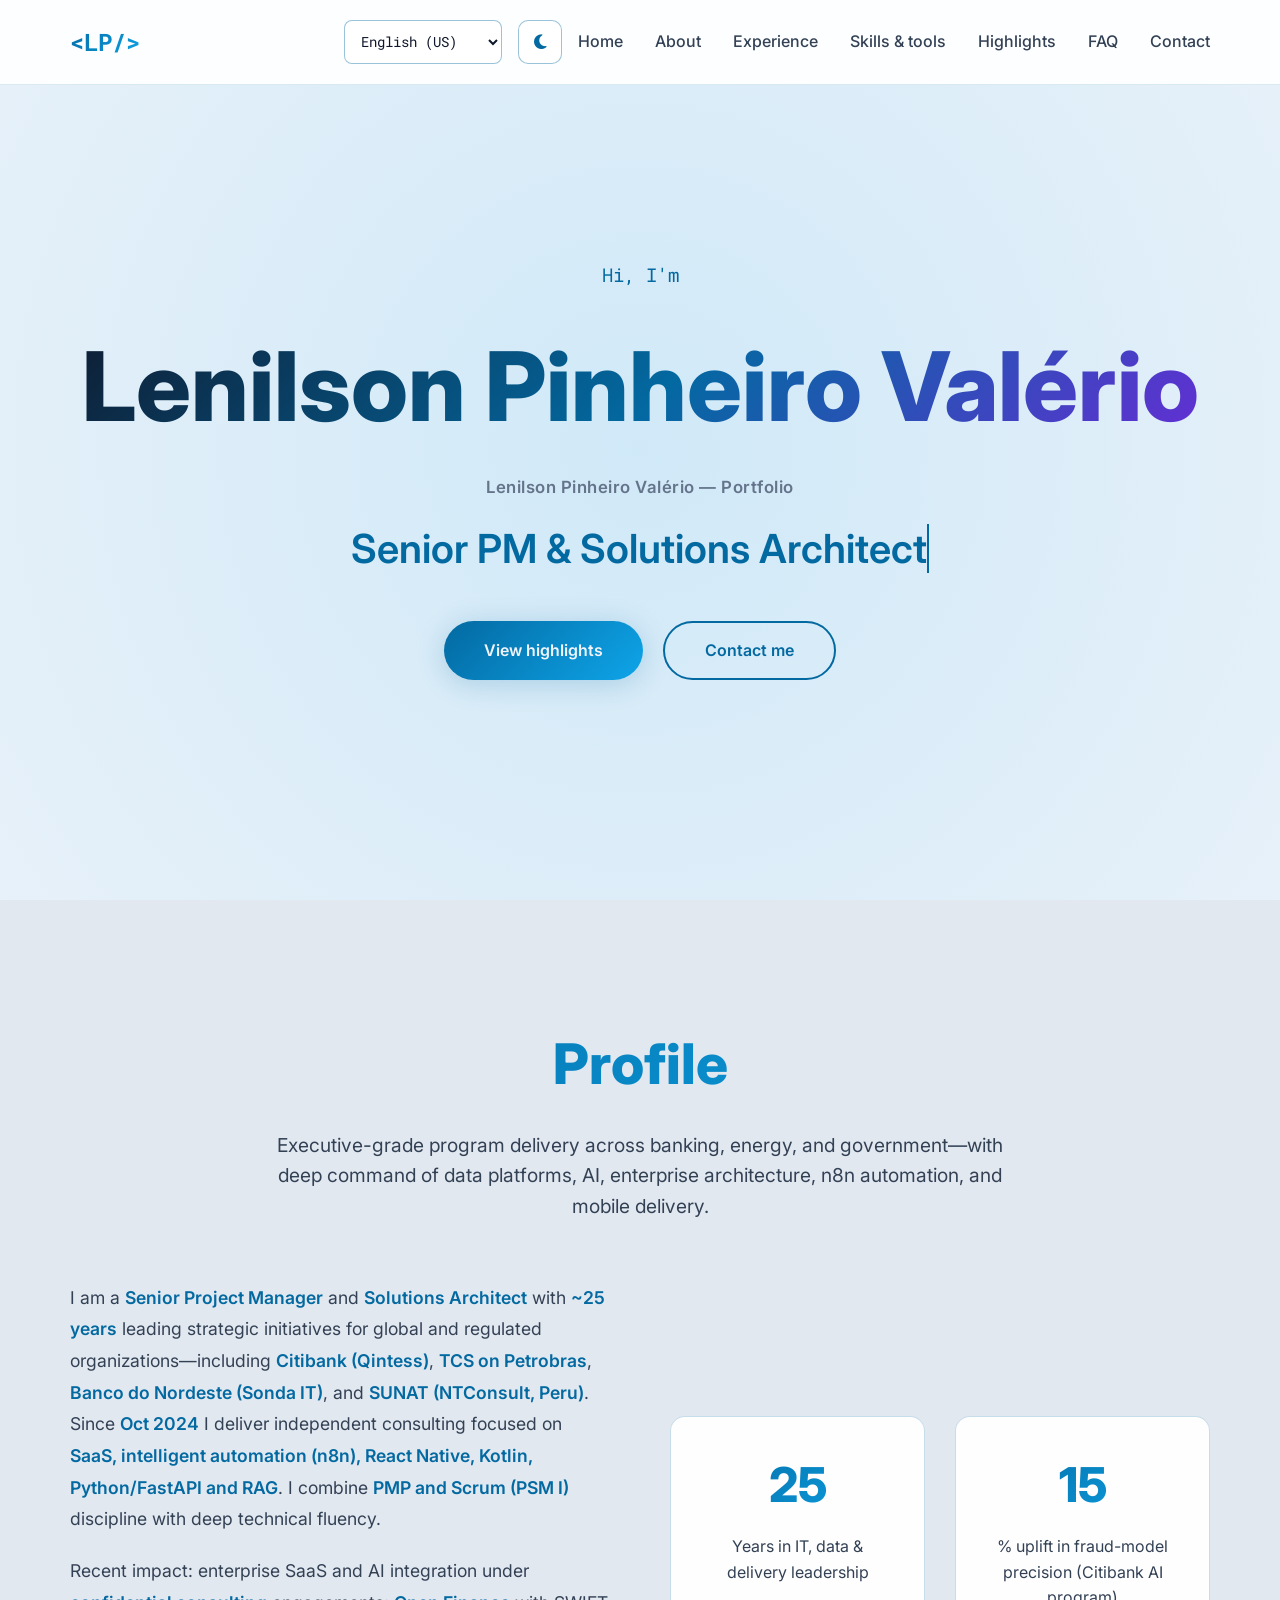
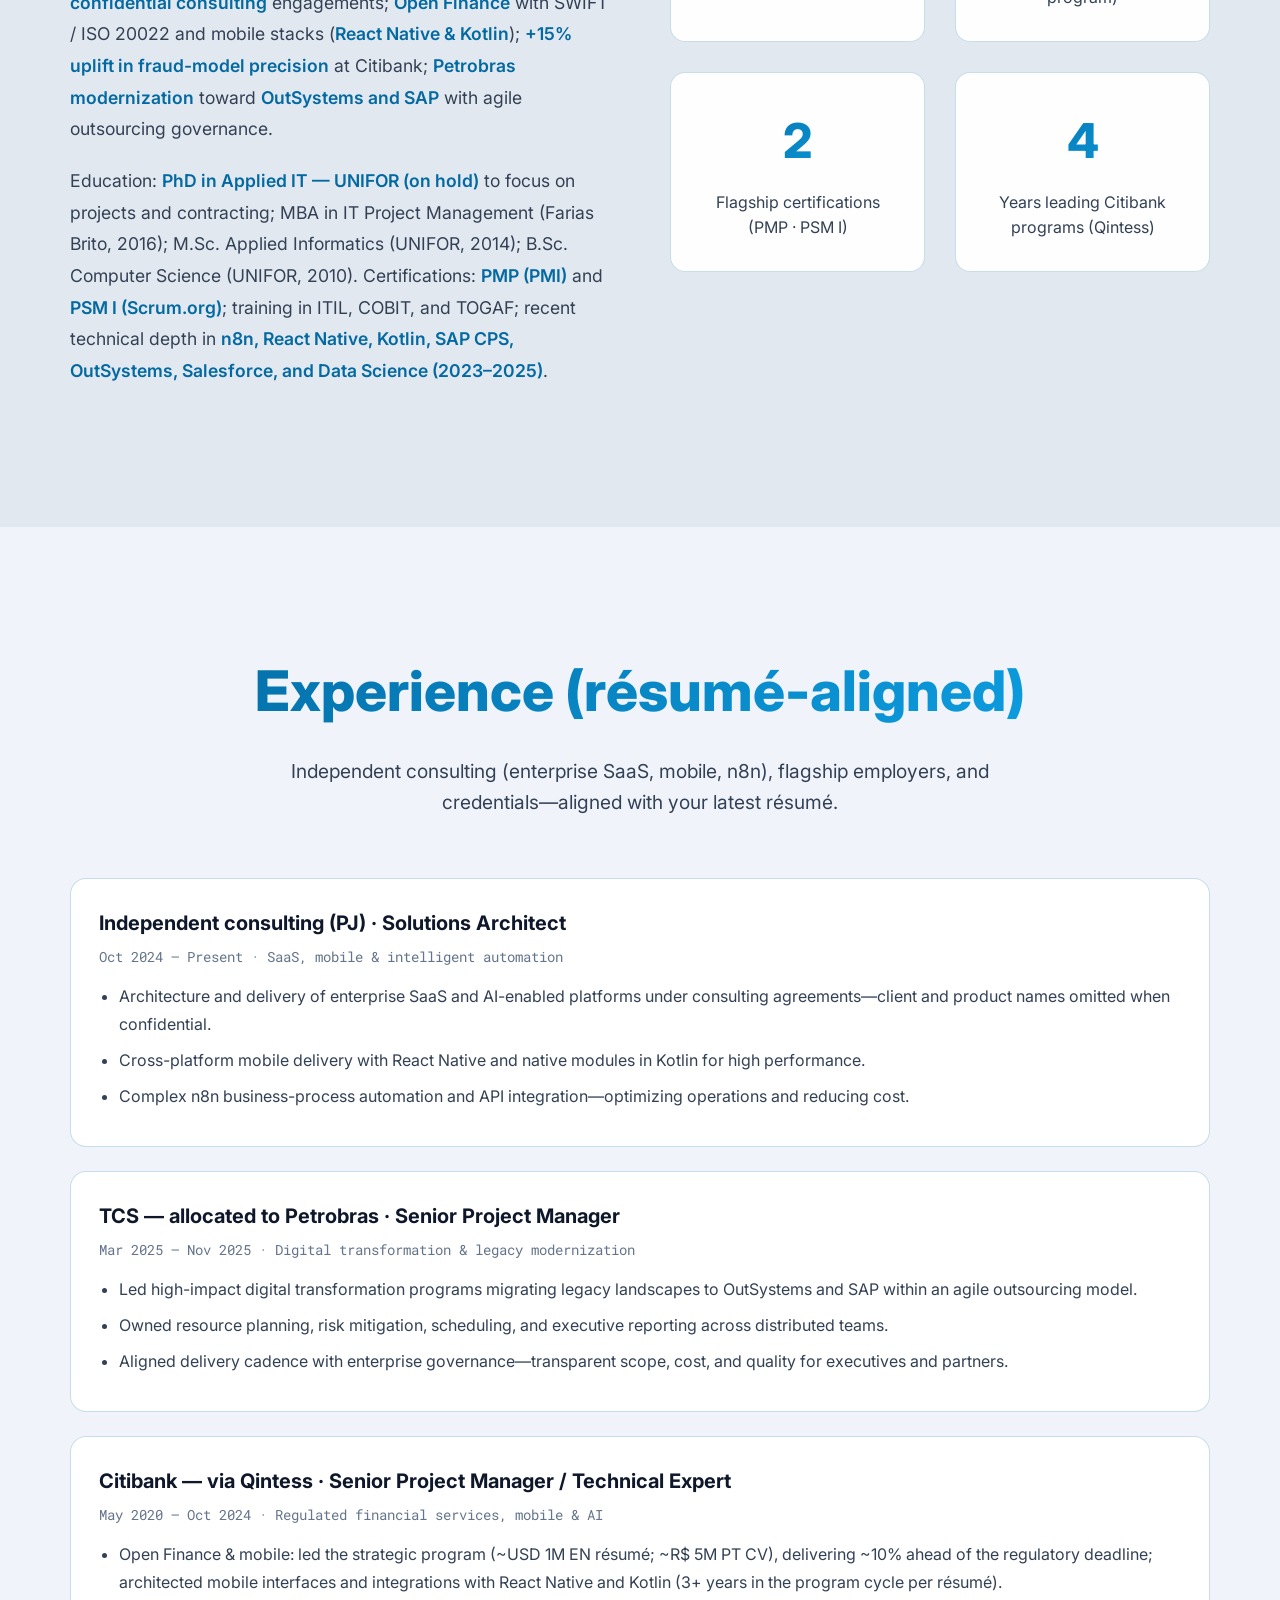
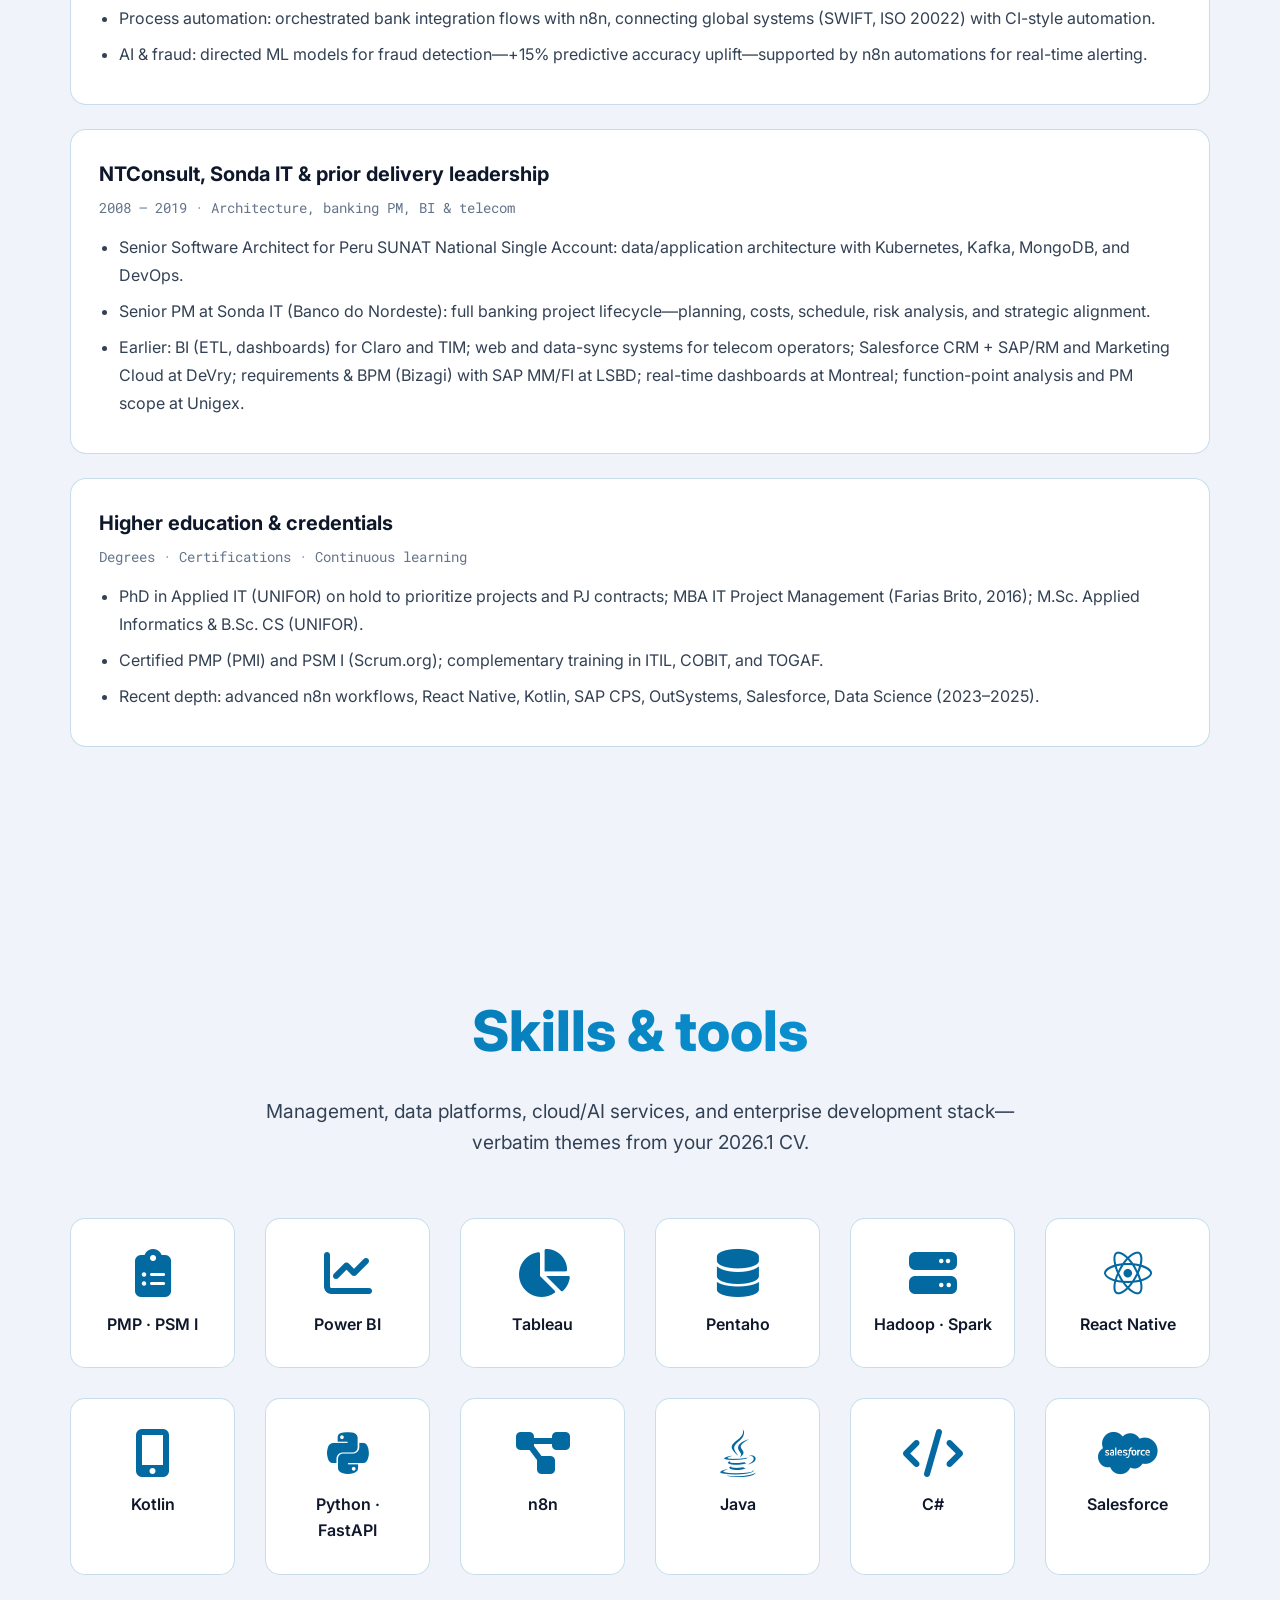
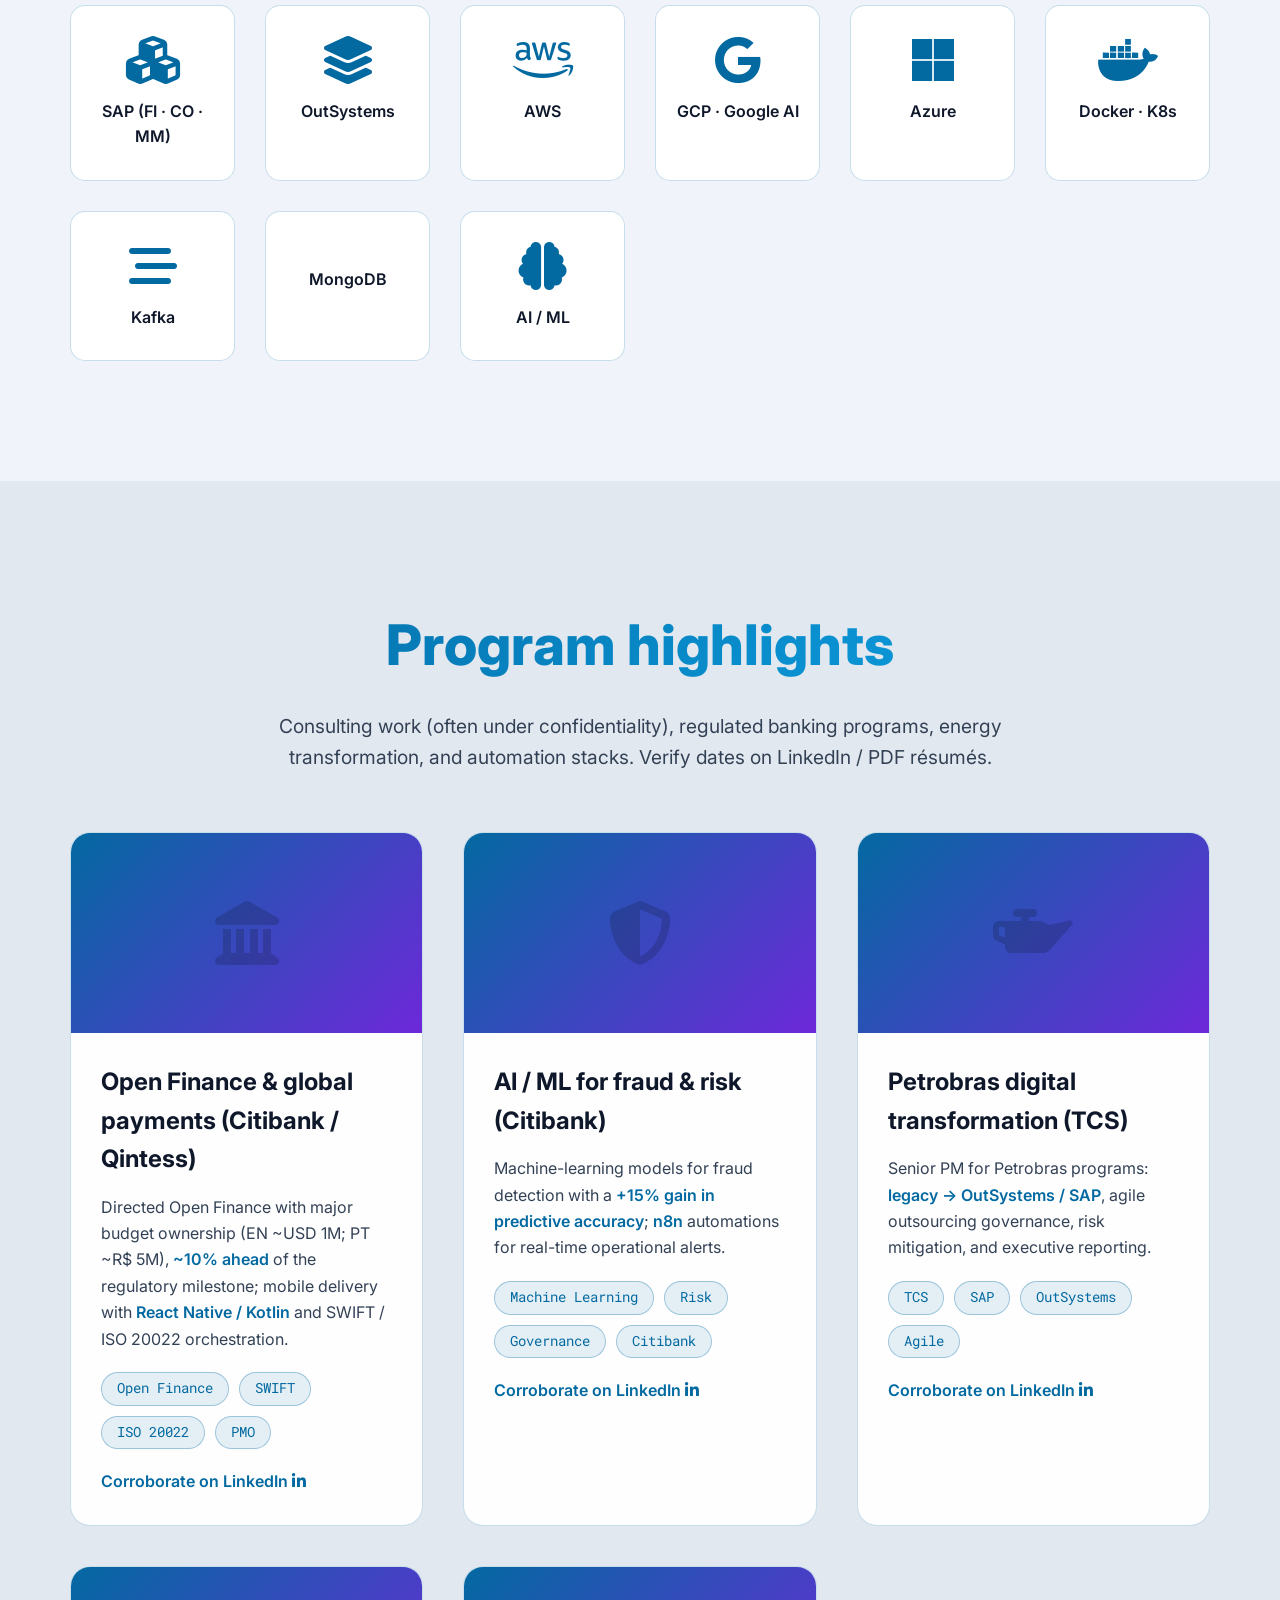
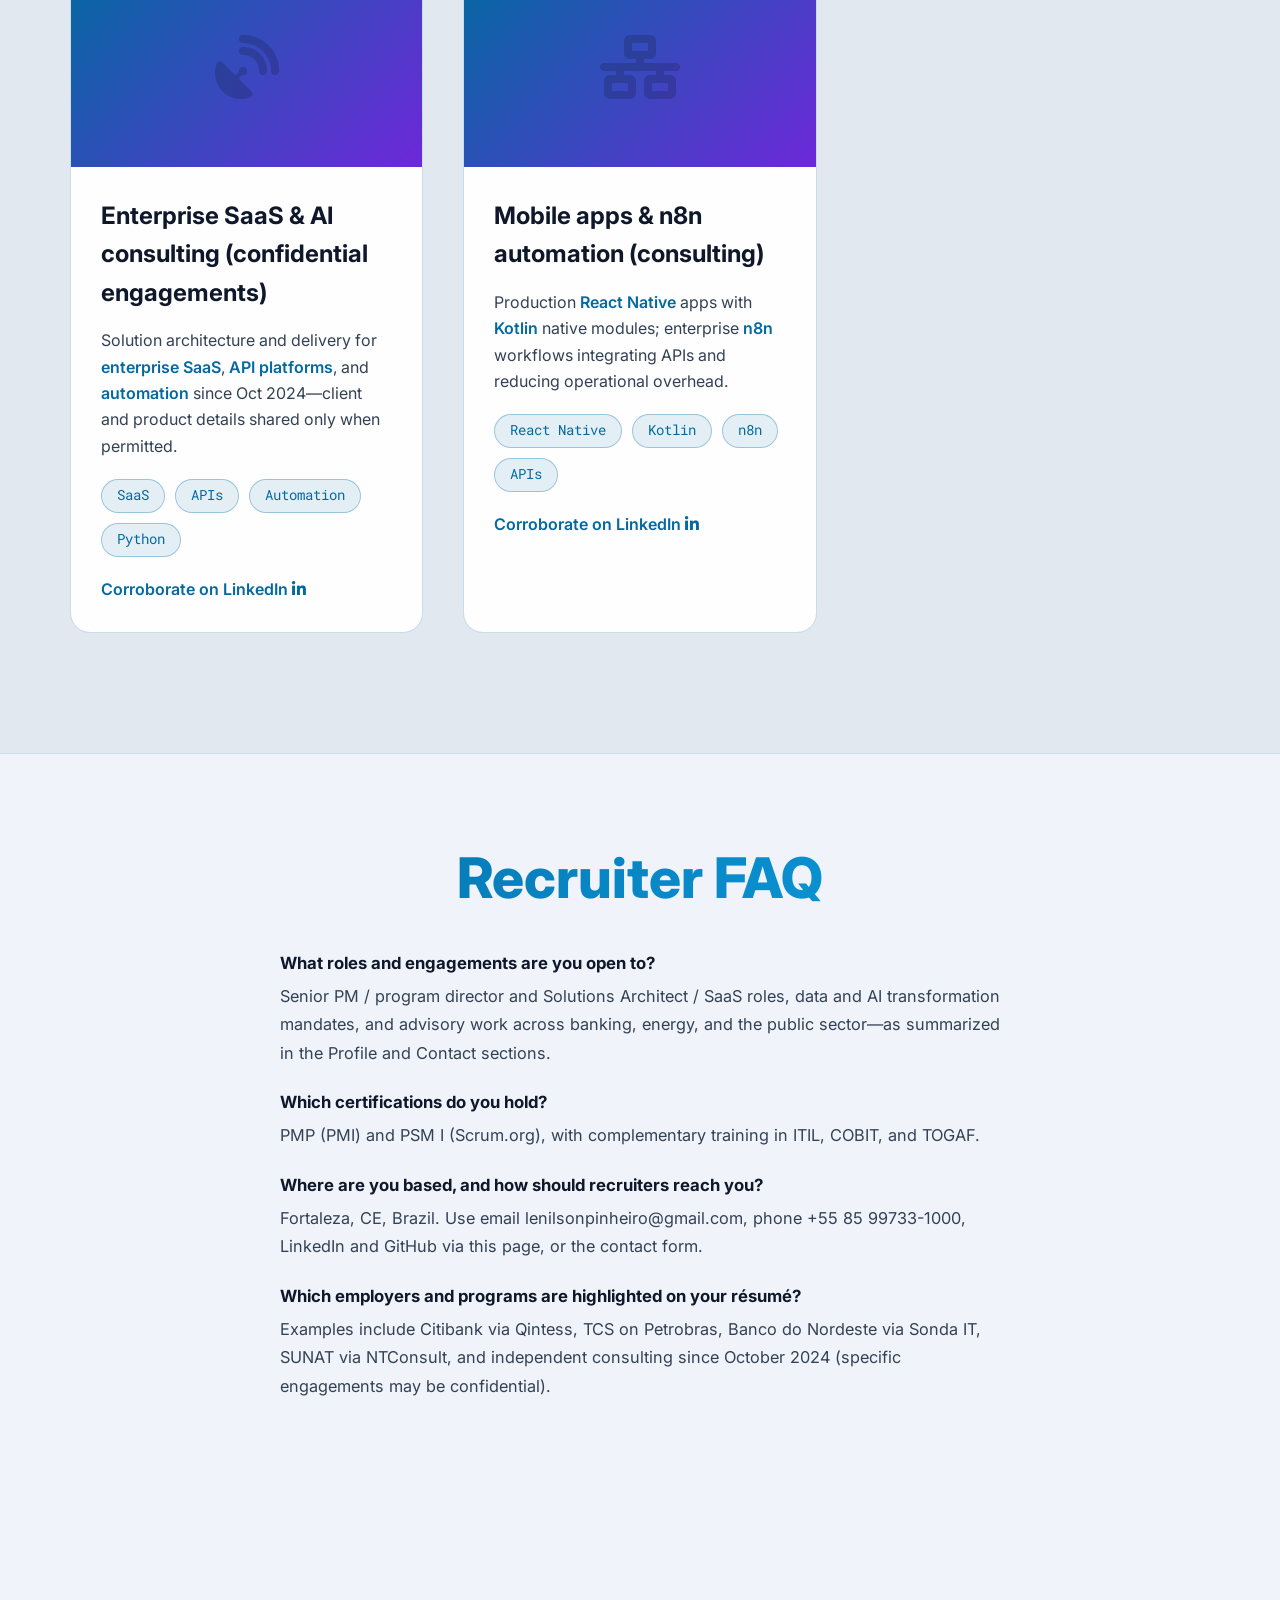
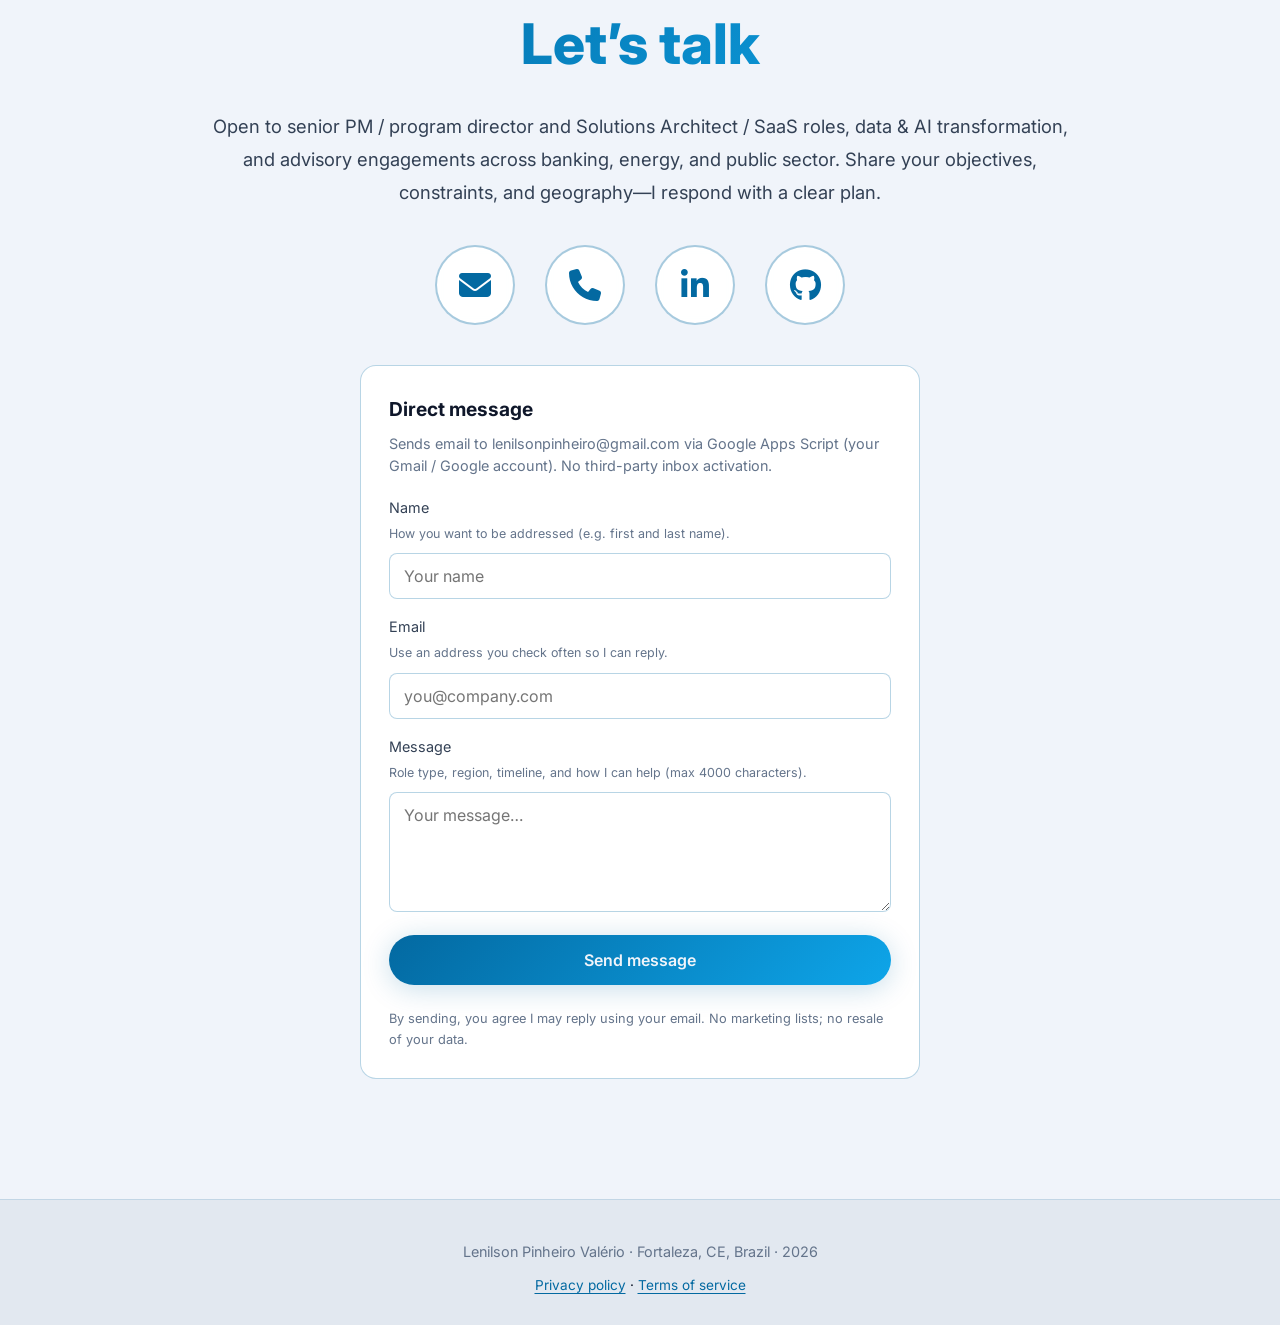
==== commit 9a4d5795: "Portfolio: copy confidencial sem projeto secreto; scroll-snap; SEO/i18n/cache Co-authored-by: Cursor" ====
--- a/index.html
+++ b/index.html
@@ -15,8 +15,8 @@
     <meta name="apple-mobile-web-app-capable" content="yes">
     <meta id="apple-status-bar" name="apple-mobile-web-app-status-bar-style" content="black-translucent">
     <meta name="apple-mobile-web-app-title" content="Lenilson P.">
-    <meta name="description" content="Senior PM &amp; Solutions Architect (~25 yrs): Citibank (Qintess), TCS/Petrobras, BNB, SUNAT. Consulting: Projeto Sentinela (SaaS, FastAPI, RAG), React Native, Kotlin, n8n. PMP · PSM I · Fortaleza — open to senior roles &amp; advisory.">
-    <meta name="keywords" content="Lenilson Pinheiro Valério,Senior Project Manager,Solutions Architect,program director,technical program management,PMP,PSM I,n8n,React Native,Kotlin,FastAPI,RAG,Projeto Sentinela,Pentaho,SaaS,Open Finance,Citibank,Qintess,TCS,Petrobras,digital transformation,AI,Machine Learning,executive hiring,talent acquisition">
+    <meta name="description" content="Senior PM &amp; Solutions Architect (~25 yrs): Citibank (Qintess), TCS/Petrobras, BNB, SUNAT. Since Oct 2024: consulting in enterprise SaaS, AI integration, mobile (React Native, Kotlin), n8n—client details often confidential. PMP · PSM I · Fortaleza — open to senior roles &amp; advisory.">
+    <meta name="keywords" content="Lenilson Pinheiro Valério,Senior Project Manager,Solutions Architect,program director,technical program management,PMP,PSM I,n8n,React Native,Kotlin,FastAPI,RAG,Pentaho,SaaS,Open Finance,Citibank,Qintess,TCS,Petrobras,digital transformation,AI,Machine Learning,executive hiring,talent acquisition,enterprise SaaS">
     <title>Lenilson Pinheiro Valério — Portfolio · Senior PM &amp; Solutions Architect · Digital Transformation, Data &amp; AI</title>
 
     <link rel="canonical" id="canonical-link" href="https://lenilsonpinheiro.github.io/portfolio2026/">
@@ -36,7 +36,7 @@
     <meta property="og:url" content="https://lenilsonpinheiro.github.io/portfolio2026/">
     <meta property="og:site_name" content="Lenilson Pinheiro Valério — Portfolio">
     <meta property="og:title" content="Lenilson Pinheiro Valério — Portfolio · Senior PM &amp; Solutions Architect · Digital Transformation, Data &amp; AI">
-    <meta property="og:description" content="Senior PM &amp; Solutions Architect (~25 yrs): Citibank (Qintess), TCS/Petrobras, BNB, SUNAT. Consulting: Projeto Sentinela (SaaS, FastAPI, RAG), React Native, Kotlin, n8n. PMP · PSM I · Fortaleza — senior roles &amp; advisory.">
+    <meta property="og:description" content="Senior PM &amp; Solutions Architect (~25 yrs): Citibank (Qintess), TCS/Petrobras, BNB, SUNAT. Since Oct 2024: enterprise SaaS, AI integration, React Native, Kotlin, n8n—confidential clients when required. PMP · PSM I · Fortaleza — senior roles &amp; advisory.">
     <meta property="og:locale" content="en_US">
     <meta property="og:locale:alternate" content="pt_BR">
     <meta property="og:locale:alternate" content="es_ES">
@@ -46,7 +46,7 @@
     <meta property="og:image:alt" content="Lenilson Pinheiro Valério — photo (GitHub profile)">
     <meta name="twitter:card" content="summary_large_image">
     <meta name="twitter:title" content="Lenilson Pinheiro Valério — Portfolio · Senior PM &amp; Solutions Architect · Digital Transformation, Data &amp; AI">
-    <meta name="twitter:description" content="Senior PM &amp; Solutions Architect (~25 yrs): Citibank, TCS/Petrobras, BNB, SUNAT. Consulting: Sentinela SaaS, FastAPI, RAG, n8n, React Native. PMP · PSM I · Fortaleza.">
+    <meta name="twitter:description" content="Senior PM &amp; Solutions Architect (~25 yrs): Citibank, TCS/Petrobras, BNB, SUNAT. Consulting: SaaS, AI, React Native, Kotlin, n8n (often confidential). PMP · PSM I · Fortaleza.">
     <meta name="twitter:image" content="https://avatars.githubusercontent.com/LenilsonPinheiro?v=4">
 
     <link rel="icon" href="favicon.svg" type="image/svg+xml">
@@ -62,14 +62,14 @@
     <link rel="dns-prefetch" href="https://cdnjs.cloudflare.com">
     <link href="https://fonts.googleapis.com/css2?family=Inter:wght@300;400;500;600;700;800&family=Roboto+Mono:wght@400;500;700&display=swap" rel="stylesheet" media="print" onload="this.media='all'">
     <noscript><link href="https://fonts.googleapis.com/css2?family=Inter:wght@300;400;500;600;700;800&family=Roboto+Mono:wght@400;500;700&display=swap" rel="stylesheet"></noscript>
-    <link rel="preload" href="css/site.css?v=20260508" as="style">
-    <link rel="preload" href="js/i18n.js?v=20260508" as="script">
-    <link rel="stylesheet" href="css/site.css?v=20260508">
+    <link rel="preload" href="css/site.css?v=20260509" as="style">
+    <link rel="preload" href="js/i18n.js?v=20260509" as="script">
+    <link rel="stylesheet" href="css/site.css?v=20260509">
     <link rel="stylesheet" href="https://cdnjs.cloudflare.com/ajax/libs/font-awesome/6.5.2/css/all.min.css" crossorigin="anonymous" referrerpolicy="no-referrer" media="print" onload="this.media='all'">
     <noscript><link rel="stylesheet" href="https://cdnjs.cloudflare.com/ajax/libs/font-awesome/6.5.2/css/all.min.css" crossorigin="anonymous"></noscript>
 
     <script type="application/ld+json" id="jsonld-person">
-    {"@context":"https://schema.org","@type":"Person","name":"Lenilson Pinheiro Valério","url":"https://lenilsonpinheiro.github.io/portfolio2026/","email":"mailto:lenilsonpinheiro@gmail.com","telephone":"+55-85-99733-1000","sameAs":["https://www.linkedin.com/in/lenilsonpinheiro/","https://github.com/LenilsonPinheiro"],"jobTitle":"Senior Project Manager & Solutions Architect","description":"Senior PM & Solutions Architect (~25 yrs): Citibank (Qintess), TCS/Petrobras, BNB, SUNAT. Consulting: Projeto Sentinela (SaaS, FastAPI, RAG), React Native, Kotlin, n8n. PMP · PSM I · Fortaleza — open to senior roles & advisory.","knowsAbout":["Project Management","PMP","Scrum","n8n","React Native","Kotlin","FastAPI","RAG","Open Finance","Machine Learning","SAP","OutSystems","Salesforce","Power BI","Hadoop","Spark","AWS","Azure","GCP","Python","Java"],"address":{"@type":"PostalAddress","addressLocality":"Fortaleza","addressRegion":"CE","addressCountry":"BR"}}
+    {"@context":"https://schema.org","@type":"Person","name":"Lenilson Pinheiro Valério","url":"https://lenilsonpinheiro.github.io/portfolio2026/","email":"mailto:lenilsonpinheiro@gmail.com","telephone":"+55-85-99733-1000","sameAs":["https://www.linkedin.com/in/lenilsonpinheiro/","https://github.com/LenilsonPinheiro"],"jobTitle":"Senior Project Manager & Solutions Architect","description":"Senior PM & Solutions Architect (~25 yrs): Citibank (Qintess), TCS/Petrobras, BNB, SUNAT. Since Oct 2024: consulting in enterprise SaaS, AI integration, mobile (React Native, Kotlin), n8n—client details often confidential. PMP · PSM I · Fortaleza — open to senior roles & advisory.","knowsAbout":["Project Management","PMP","Scrum","n8n","React Native","Kotlin","FastAPI","RAG","Open Finance","Machine Learning","SAP","OutSystems","Salesforce","Power BI","Hadoop","Spark","AWS","Azure","GCP","Python","Java"],"address":{"@type":"PostalAddress","addressLocality":"Fortaleza","addressRegion":"CE","addressCountry":"BR"}}
     </script>
     <script type="application/ld+json" id="jsonld-website">
     {"@context":"https://schema.org","@type":"WebSite","name":"Lenilson Pinheiro Valério — Portfolio","url":"https://lenilsonpinheiro.github.io/portfolio2026/","inLanguage":["en-US","pt-BR","es-ES"],"author":{"@type":"Person","name":"Lenilson Pinheiro Valério","sameAs":["https://www.linkedin.com/in/lenilsonpinheiro/"]},"potentialAction":[{"@type":"ReadAction","target":"https://lenilsonpinheiro.github.io/portfolio2026/"},{"@type":"CommunicateAction","name":"Email regarding opportunities","target":{"@type":"EntryPoint","urlTemplate":"mailto:lenilsonpinheiro@gmail.com","actionPlatform":["http://schema.org/DesktopWebPosting","http://schema.org/MobileWebPosting"]}}]}
@@ -77,9 +77,9 @@
     <script type="application/ld+json" id="jsonld-profile">
     {"@context":"https://schema.org","@type":"ProfilePage","mainEntity":{"@type":"Person","name":"Lenilson Pinheiro Valério","identifier":"https://www.linkedin.com/in/lenilsonpinheiro/","url":"https://lenilsonpinheiro.github.io/portfolio2026/"}}
     </script>
-    <script type="application/ld+json" id="jsonld-about">{"@context":"https://schema.org","@type":"AboutPage","name":"Lenilson Pinheiro Valério — Portfolio","url":"https://lenilsonpinheiro.github.io/portfolio2026/","description":"Senior PM & Solutions Architect (~25 yrs): Citibank (Qintess), TCS/Petrobras, BNB, SUNAT. Consulting: Projeto Sentinela (SaaS, FastAPI, RAG), React Native, Kotlin, n8n. PMP · PSM I · Fortaleza — open to senior roles & advisory.","keywords":"Lenilson Pinheiro Valério,Senior Project Manager,Solutions Architect,program director,PMP,PSM I,n8n,React Native,Kotlin,FastAPI,RAG","inLanguage":"en-US","isPartOf":{"@type":"WebSite","url":"https://lenilsonpinheiro.github.io/portfolio2026/"}}</script>
-    <script type="application/ld+json" id="jsonld-faq">{"@context":"https://schema.org","@type":"FAQPage","mainEntity":[{"@type":"Question","name":"What roles and engagements are you open to?","acceptedAnswer":{"@type":"Answer","text":"Senior PM / program director and Solutions Architect / SaaS roles, data and AI transformation mandates, and advisory work across banking, energy, and the public sector—as summarized in the Profile and Contact sections."}},{"@type":"Question","name":"Which certifications do you hold?","acceptedAnswer":{"@type":"Answer","text":"PMP (PMI) and PSM I (Scrum.org), with complementary training in ITIL, COBIT, and TOGAF."}},{"@type":"Question","name":"Where are you based, and how should recruiters reach you?","acceptedAnswer":{"@type":"Answer","text":"Fortaleza, CE, Brazil. Use email lenilsonpinheiro@gmail.com, phone +55 85 99733-1000, LinkedIn and GitHub via this page, or the contact form."}},{"@type":"Question","name":"Which employers and programs are highlighted on your résumé?","acceptedAnswer":{"@type":"Answer","text":"Examples include Citibank via Qintess, TCS on Petrobras, Banco do Nordeste via Sonda IT, SUNAT via NTConsult, and independent consulting since October 2024 including Projeto Sentinela."}}]}</script>
-    <script type="application/ld+json" id="jsonld-webpage">{"@context":"https://schema.org","@type":"WebPage","@id":"https://lenilsonpinheiro.github.io/portfolio2026/#webpage","url":"https://lenilsonpinheiro.github.io/portfolio2026/","name":"Lenilson Pinheiro Valério — Portfolio · Senior PM & Solutions Architect · Digital Transformation, Data & AI","description":"Senior PM & Solutions Architect (~25 yrs): Citibank (Qintess), TCS/Petrobras, BNB, SUNAT. Consulting: Projeto Sentinela (SaaS, FastAPI, RAG), React Native, Kotlin, n8n. PMP · PSM I · Fortaleza — open to senior roles & advisory.","inLanguage":"en-US","isPartOf":{"@type":"WebSite","url":"https://lenilsonpinheiro.github.io/portfolio2026/","name":"Lenilson Pinheiro Valério — Portfolio"},"about":{"@type":"Person","name":"Lenilson Pinheiro Valério","url":"https://lenilsonpinheiro.github.io/portfolio2026/","sameAs":["https://www.linkedin.com/in/lenilsonpinheiro/","https://github.com/LenilsonPinheiro"]},"significantLink":["https://lenilsonpinheiro.github.io/portfolio2026/llms.txt","https://lenilsonpinheiro.github.io/portfolio2026/sitemap.xml"],"primaryImageOfPage":{"@type":"ImageObject","url":"https://avatars.githubusercontent.com/LenilsonPinheiro?v=4","width":460,"height":460}}</script>
+    <script type="application/ld+json" id="jsonld-about">{"@context":"https://schema.org","@type":"AboutPage","name":"Lenilson Pinheiro Valério — Portfolio","url":"https://lenilsonpinheiro.github.io/portfolio2026/","description":"Senior PM & Solutions Architect (~25 yrs): Citibank (Qintess), TCS/Petrobras, BNB, SUNAT. Since Oct 2024: consulting in enterprise SaaS, AI integration, mobile (React Native, Kotlin), n8n—client details often confidential. PMP · PSM I · Fortaleza — open to senior roles & advisory.","keywords":"Lenilson Pinheiro Valério,Senior Project Manager,Solutions Architect,program director,PMP,PSM I,n8n,React Native,Kotlin,FastAPI,RAG","inLanguage":"en-US","isPartOf":{"@type":"WebSite","url":"https://lenilsonpinheiro.github.io/portfolio2026/"}}</script>
+    <script type="application/ld+json" id="jsonld-faq">{"@context":"https://schema.org","@type":"FAQPage","mainEntity":[{"@type":"Question","name":"What roles and engagements are you open to?","acceptedAnswer":{"@type":"Answer","text":"Senior PM / program director and Solutions Architect / SaaS roles, data and AI transformation mandates, and advisory work across banking, energy, and the public sector—as summarized in the Profile and Contact sections."}},{"@type":"Question","name":"Which certifications do you hold?","acceptedAnswer":{"@type":"Answer","text":"PMP (PMI) and PSM I (Scrum.org), with complementary training in ITIL, COBIT, and TOGAF."}},{"@type":"Question","name":"Where are you based, and how should recruiters reach you?","acceptedAnswer":{"@type":"Answer","text":"Fortaleza, CE, Brazil. Use email lenilsonpinheiro@gmail.com, phone +55 85 99733-1000, LinkedIn and GitHub via this page, or the contact form."}},{"@type":"Question","name":"Which employers and programs are highlighted on your résumé?","acceptedAnswer":{"@type":"Answer","text":"Examples include Citibank via Qintess, TCS on Petrobras, Banco do Nordeste via Sonda IT, SUNAT via NTConsult, and independent consulting since October 2024 (specific engagements may be confidential)."}}]}</script>
+    <script type="application/ld+json" id="jsonld-webpage">{"@context":"https://schema.org","@type":"WebPage","@id":"https://lenilsonpinheiro.github.io/portfolio2026/#webpage","url":"https://lenilsonpinheiro.github.io/portfolio2026/","name":"Lenilson Pinheiro Valério — Portfolio · Senior PM & Solutions Architect · Digital Transformation, Data & AI","description":"Senior PM & Solutions Architect (~25 yrs): Citibank (Qintess), TCS/Petrobras, BNB, SUNAT. Since Oct 2024: consulting in enterprise SaaS, AI integration, mobile (React Native, Kotlin), n8n—client details often confidential. PMP · PSM I · Fortaleza — open to senior roles & advisory.","inLanguage":"en-US","isPartOf":{"@type":"WebSite","url":"https://lenilsonpinheiro.github.io/portfolio2026/","name":"Lenilson Pinheiro Valério — Portfolio"},"about":{"@type":"Person","name":"Lenilson Pinheiro Valério","url":"https://lenilsonpinheiro.github.io/portfolio2026/","sameAs":["https://www.linkedin.com/in/lenilsonpinheiro/","https://github.com/LenilsonPinheiro"]},"significantLink":["https://lenilsonpinheiro.github.io/portfolio2026/llms.txt","https://lenilsonpinheiro.github.io/portfolio2026/sitemap.xml"],"primaryImageOfPage":{"@type":"ImageObject","url":"https://avatars.githubusercontent.com/LenilsonPinheiro?v=4","width":460,"height":460}}</script>
 </head>
 <body>
     <a class="skip-link" href="#main" data-i18n="navSkip">Skip to main content</a>
@@ -150,7 +150,7 @@
                 <div class="about-content">
                     <div class="about-text reveal">
                         <p data-i18n="aboutP1" data-i18n-html="1">I am a <span class="highlight">Senior Project Manager</span> and <span class="highlight">Solutions Architect</span> with <span class="highlight">~25 years</span> leading strategic initiatives for global and regulated organizations—including <span class="highlight">Citibank (Qintess)</span>, <span class="highlight">TCS on Petrobras</span>, <span class="highlight">Banco do Nordeste (Sonda IT)</span>, and <span class="highlight">SUNAT (NTConsult, Peru)</span>. Since <span class="highlight">Oct 2024</span> I deliver independent consulting focused on <span class="highlight">SaaS, intelligent automation (n8n), React Native, Kotlin, Python/FastAPI and RAG</span>. I combine <span class="highlight">PMP and Scrum (PSM I)</span> discipline with deep technical fluency.</p>
-                        <p data-i18n="aboutP2" data-i18n-html="1">Recent impact: leadership of <span class="highlight">Projeto Sentinela</span> (control-plane SaaS architecture); <span class="highlight">Open Finance</span> with SWIFT / ISO 20022 and mobile stacks (<span class="highlight">React Native &amp; Kotlin</span>); <span class="highlight">+15% uplift in fraud-model precision</span> at Citibank; <span class="highlight">Petrobras modernization</span> toward <span class="highlight">OutSystems and SAP</span> with agile outsourcing governance.</p>
+                        <p data-i18n="aboutP2" data-i18n-html="1">Recent impact: enterprise SaaS and AI integration under <span class="highlight">confidential consulting</span> engagements; <span class="highlight">Open Finance</span> with SWIFT / ISO 20022 and mobile stacks (<span class="highlight">React Native &amp; Kotlin</span>); <span class="highlight">+15% uplift in fraud-model precision</span> at Citibank; <span class="highlight">Petrobras modernization</span> toward <span class="highlight">OutSystems and SAP</span> with agile outsourcing governance.</p>
                         <p data-i18n="aboutP3" data-i18n-html="1">Education: <span class="highlight">PhD in Applied IT — UNIFOR (on hold)</span> to focus on projects and contracting; MBA in IT Project Management (Farias Brito, 2016); M.Sc. Applied Informatics (UNIFOR, 2014); B.Sc. Computer Science (UNIFOR, 2010). Certifications: <span class="highlight">PMP (PMI)</span> and <span class="highlight">PSM I (Scrum.org)</span>; training in ITIL, COBIT, and TOGAF; recent technical depth in <span class="highlight">n8n, React Native, Kotlin, SAP CPS, OutSystems, Salesforce, and Data Science (2023–2025)</span>.</p>
                     </div>
                     <aside class="about-stats reveal" aria-label="Highlights">
@@ -178,13 +178,13 @@
         <section class="experience" id="experience" aria-labelledby="exp-title">
             <div class="container">
                 <h2 class="section-title reveal" id="exp-title" data-i18n="expTitle">Experience (résumé-aligned)</h2>
-                <p class="section-subtitle reveal" data-i18n="expSubtitle">Independent consulting (Projeto Sentinela, mobile, n8n), flagship employers, and credentials—aligned with your latest résumé.</p>
+                <p class="section-subtitle reveal" data-i18n="expSubtitle">Independent consulting (enterprise SaaS, mobile, n8n), flagship employers, and credentials—aligned with your latest résumé.</p>
                 <div class="timeline">
                     <article class="exp-card reveal">
                         <h3 class="exp-role" data-i18n="exp1Role">Independent consulting (PJ) · Solutions Architect</h3>
                         <p class="exp-meta" data-i18n="exp1Meta">Oct 2024 – Present · SaaS, mobile &amp; intelligent automation</p>
                         <ul class="exp-list">
-                            <li data-i18n="exp1b1" data-i18n-html="1">Leadership and development of <span class="highlight">Projeto Sentinela</span>, a SaaS control plane using advanced architecture (<span class="highlight">Python, FastAPI, RAG</span>).</li>
+                            <li data-i18n="exp1b1" data-i18n-html="1">Architecture and delivery of <span class="highlight">enterprise SaaS and AI-enabled platforms</span> under consulting agreements—<span class="highlight">client and product names omitted when confidential</span>.</li>
                             <li data-i18n="exp1b2" data-i18n-html="1">Cross-platform mobile delivery with <span class="highlight">React Native</span> and native modules in <span class="highlight">Kotlin</span> for high performance.</li>
                             <li data-i18n="exp1b3" data-i18n-html="1">Complex <span class="highlight">n8n</span> business-process automation and API integration—optimizing operations and reducing cost.</li>
                         </ul>
@@ -262,7 +262,7 @@
         <section class="projects" id="projects" aria-labelledby="projects-title">
             <div class="container">
                 <h2 class="section-title reveal" id="projects-title" data-i18n="projTitle">Program highlights</h2>
-                <p class="section-subtitle reveal" data-i18n="projSubtitle">Consulting flagship (Sentinela), regulated banking programs, energy transformation, and automation stacks. Verify dates on LinkedIn / PDF résumés.</p>
+                <p class="section-subtitle reveal" data-i18n="projSubtitle">Consulting work (often under confidentiality), regulated banking programs, energy transformation, and automation stacks. Verify dates on LinkedIn / PDF résumés.</p>
                 <div class="projects-grid">
                     <article class="project-card reveal" data-i18n-title="titleProjectCard" tabindex="0">
                         <div class="project-image" aria-hidden="true"><i class="fas fa-landmark"></i></div>
@@ -309,13 +309,13 @@
                     <article class="project-card reveal" data-i18n-title="titleProjectCard" tabindex="0">
                         <div class="project-image" aria-hidden="true"><i class="fas fa-satellite-dish"></i></div>
                         <div class="project-content">
-                            <h3 class="project-title" data-i18n="proj4Title">Projeto Sentinela — SaaS control plane (consulting)</h3>
-                            <p class="project-description" data-i18n="proj4Desc" data-i18n-html="1">Architecture and build of a <span class="highlight">SaaS control plane</span> with <span class="highlight">Python, FastAPI, and RAG</span>—anchor consulting product since Oct 2024.</p>
+                            <h3 class="project-title" data-i18n="proj4Title">Enterprise SaaS &amp; AI consulting (confidential engagements)</h3>
+                            <p class="project-description" data-i18n="proj4Desc" data-i18n-html="1">Solution architecture and delivery for <span class="highlight">enterprise SaaS</span>, <span class="highlight">API platforms</span>, and <span class="highlight">automation</span> since Oct 2024—client and product details shared only when permitted.</p>
                             <div class="project-tech" aria-label="Technologies">
+                                <span class="tech-tag">SaaS</span>
+                                <span class="tech-tag">APIs</span>
+                                <span class="tech-tag">Automation</span>
                                 <span class="tech-tag">Python</span>
-                                <span class="tech-tag">FastAPI</span>
-                                <span class="tech-tag">RAG</span>
-                                <span class="tech-tag">SaaS</span>
                             </div>
                             <a href="https://www.linkedin.com/in/lenilsonpinheiro/" target="_blank" rel="noopener noreferrer" class="project-link" data-i18n-title="titleLinkedIn"><span data-i18n="projCta" data-i18n-html="1">Corroborate on LinkedIn <i class="fab fa-linkedin-in" aria-hidden="true"></i></span></a>
                         </div>
@@ -349,7 +349,7 @@
                     <dt data-i18n="faq3Q">Where are you based, and how should recruiters reach you?</dt>
                     <dd data-i18n="faq3A">Fortaleza, CE, Brazil. Use email lenilsonpinheiro@gmail.com, phone +55 85 99733-1000, LinkedIn and GitHub via this page, or the contact form.</dd>
                     <dt data-i18n="faq4Q">Which employers and programs are highlighted on your résumé?</dt>
-                    <dd data-i18n="faq4A">Examples include Citibank via Qintess, TCS on Petrobras, Banco do Nordeste via Sonda IT, SUNAT via NTConsult, and independent consulting since October 2024 including Projeto Sentinela.</dd>
+                    <dd data-i18n="faq4A">Examples include Citibank via Qintess, TCS on Petrobras, Banco do Nordeste via Sonda IT, SUNAT via NTConsult, and independent consulting since October 2024 (specific engagements may be confidential).</dd>
                 </dl>
             </div>
         </section>
@@ -409,10 +409,10 @@
         </div>
     </footer>
 
-    <script src="js/contact-endpoint.js?v=20260508" defer></script>
-    <script src="js/contact-form.js?v=20260508" defer></script>
-    <script src="js/i18n.js?v=20260508" defer></script>
-    <script src="js/theme.js?v=20260508" defer></script>
+    <script src="js/contact-endpoint.js?v=20260509" defer></script>
+    <script src="js/contact-form.js?v=20260509" defer></script>
+    <script src="js/i18n.js?v=20260509" defer></script>
+    <script src="js/theme.js?v=20260509" defer></script>
     <script>
         window.addEventListener('load', function () {
             var loadingScreen = document.getElementById('loadingScreen');
@@ -483,7 +483,7 @@
         });
 
         var typingText = document.getElementById('typingText');
-        var titles = ['Senior PM & Solutions Architect', 'Projeto Sentinela · SaaS · FastAPI · RAG', 'React Native · Kotlin · n8n automation', 'PMP · PSM I · Open Finance · Petrobras', 'Open to senior roles · advisory · consulting'];
+        var titles = ['Senior PM & Solutions Architect', 'Enterprise SaaS · Python · FastAPI · AI integration', 'React Native · Kotlin · n8n automation', 'PMP · PSM I · Open Finance · Petrobras', 'Open to senior roles · advisory · consulting'];
         var currentTitleIndex = 0;
         var currentCharIndex = 0;
         var isDeleting = false;
--- a/css/site.css
+++ b/css/site.css
@@ -4,12 +4,12 @@
 html[data-theme="light"] .hero-name{background:linear-gradient(135deg,#0f172a 0%,#0369a1 52%,#6d28d9 100%);-webkit-background-clip:text;-webkit-text-fill-color:transparent;background-clip:text}
 html[data-theme="light"] .form-alert-success{border-color:rgba(5,150,105,.5);background:rgba(209,250,229,.92);color:#065f46}
 html[data-theme="light"] .form-alert-warn{border-color:rgba(217,119,6,.5);background:rgba(254,243,199,.95);color:#92400e}
-html{scroll-behavior:smooth;-webkit-text-size-adjust:100%;text-size-adjust:100%;scrollbar-width:none;-ms-overflow-style:none}
+html{scroll-behavior:auto;-webkit-text-size-adjust:100%;text-size-adjust:100%;scrollbar-width:none;-ms-overflow-style:none}
 html::-webkit-scrollbar{width:0;height:0;display:none}
 body{scrollbar-width:none;-ms-overflow-style:none}
 body::-webkit-scrollbar{width:0;height:0;display:none}
-html.portfolio-snap{scroll-snap-type:y mandatory;scroll-padding-top:max(72px,calc(56px + env(safe-area-inset-top)))}
-html.portfolio-snap main > section{scroll-snap-align:start;scroll-snap-stop:always;scroll-margin-top:max(72px,calc(56px + env(safe-area-inset-top)))}
+html.portfolio-snap{scroll-snap-type:y mandatory;scroll-padding-top:max(72px,calc(56px + env(safe-area-inset-top)));overscroll-behavior-y:contain}
+html.portfolio-snap main > section{scroll-snap-align:start;scroll-snap-stop:normal;scroll-margin-top:max(72px,calc(56px + env(safe-area-inset-top)))}
 html.portfolio-snap body > footer{scroll-snap-align:start;scroll-snap-stop:normal;scroll-margin-top:max(72px,calc(56px + env(safe-area-inset-top)))}
 .nav-links{scrollbar-width:none;-ms-overflow-style:none}
 .nav-links::-webkit-scrollbar{width:0;height:0;display:none}
--- a/css/site.css
+++ b/css/site.css
@@ -4,12 +4,12 @@
 html[data-theme="light"] .hero-name{background:linear-gradient(135deg,#0f172a 0%,#0369a1 52%,#6d28d9 100%);-webkit-background-clip:text;-webkit-text-fill-color:transparent;background-clip:text}
 html[data-theme="light"] .form-alert-success{border-color:rgba(5,150,105,.5);background:rgba(209,250,229,.92);color:#065f46}
 html[data-theme="light"] .form-alert-warn{border-color:rgba(217,119,6,.5);background:rgba(254,243,199,.95);color:#92400e}
-html{scroll-behavior:smooth;-webkit-text-size-adjust:100%;text-size-adjust:100%;scrollbar-width:none;-ms-overflow-style:none}
+html{scroll-behavior:auto;-webkit-text-size-adjust:100%;text-size-adjust:100%;scrollbar-width:none;-ms-overflow-style:none}
 html::-webkit-scrollbar{width:0;height:0;display:none}
 body{scrollbar-width:none;-ms-overflow-style:none}
 body::-webkit-scrollbar{width:0;height:0;display:none}
-html.portfolio-snap{scroll-snap-type:y mandatory;scroll-padding-top:max(72px,calc(56px + env(safe-area-inset-top)))}
-html.portfolio-snap main > section{scroll-snap-align:start;scroll-snap-stop:always;scroll-margin-top:max(72px,calc(56px + env(safe-area-inset-top)))}
+html.portfolio-snap{scroll-snap-type:y mandatory;scroll-padding-top:max(72px,calc(56px + env(safe-area-inset-top)));overscroll-behavior-y:contain}
+html.portfolio-snap main > section{scroll-snap-align:start;scroll-snap-stop:normal;scroll-margin-top:max(72px,calc(56px + env(safe-area-inset-top)))}
 html.portfolio-snap body > footer{scroll-snap-align:start;scroll-snap-stop:normal;scroll-margin-top:max(72px,calc(56px + env(safe-area-inset-top)))}
 .nav-links{scrollbar-width:none;-ms-overflow-style:none}
 .nav-links::-webkit-scrollbar{width:0;height:0;display:none}
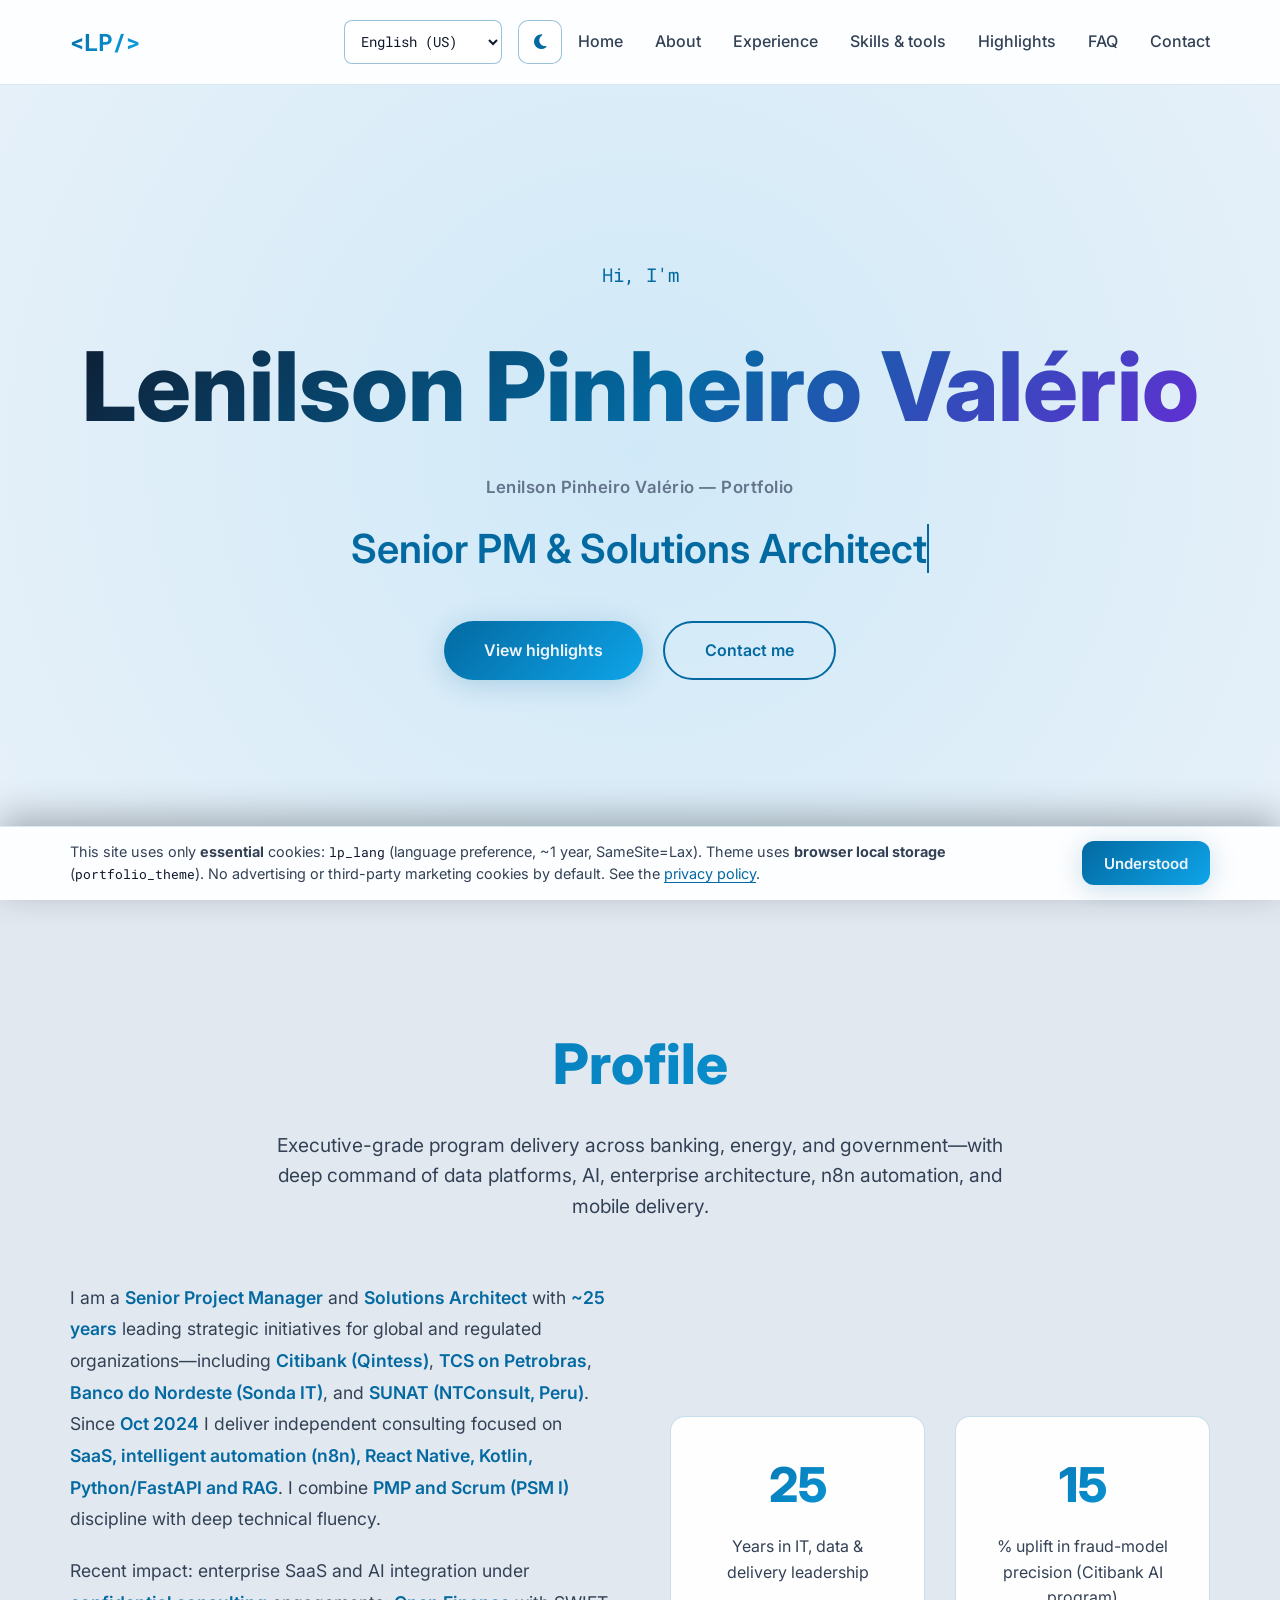
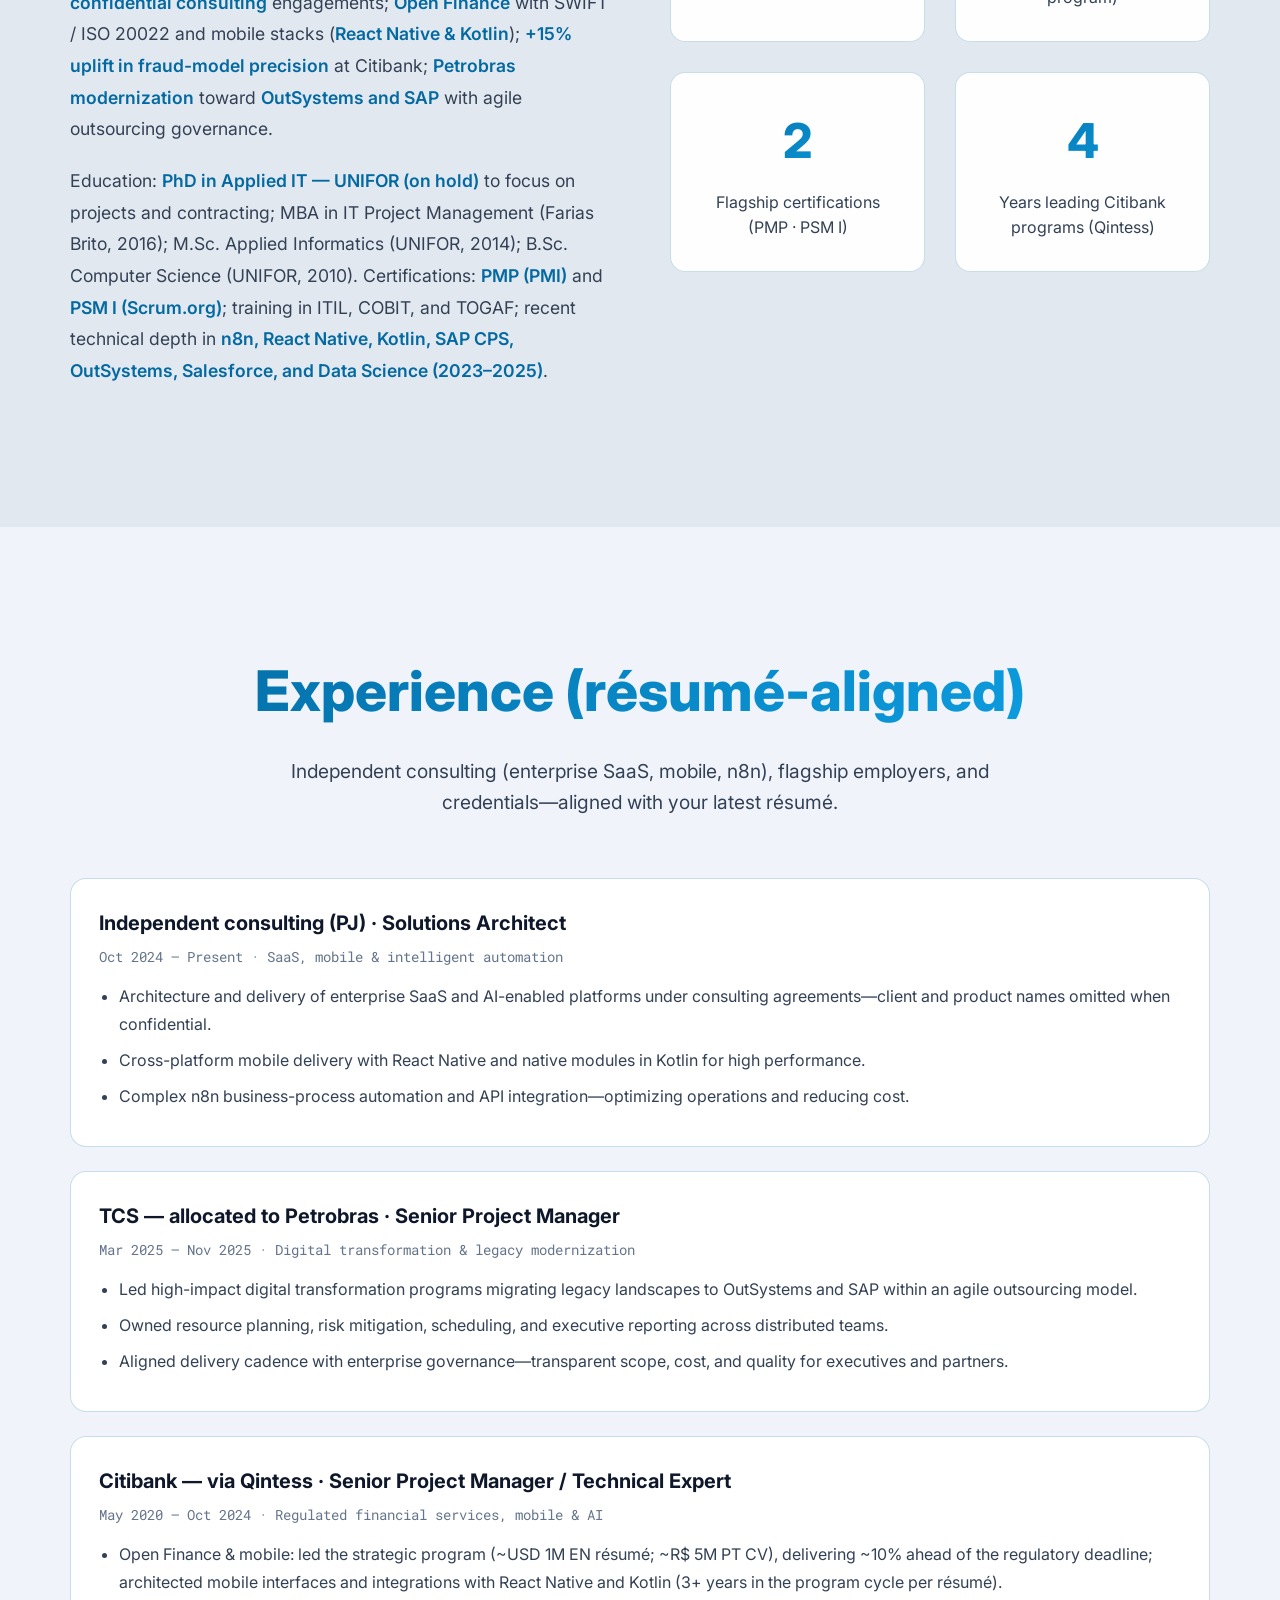
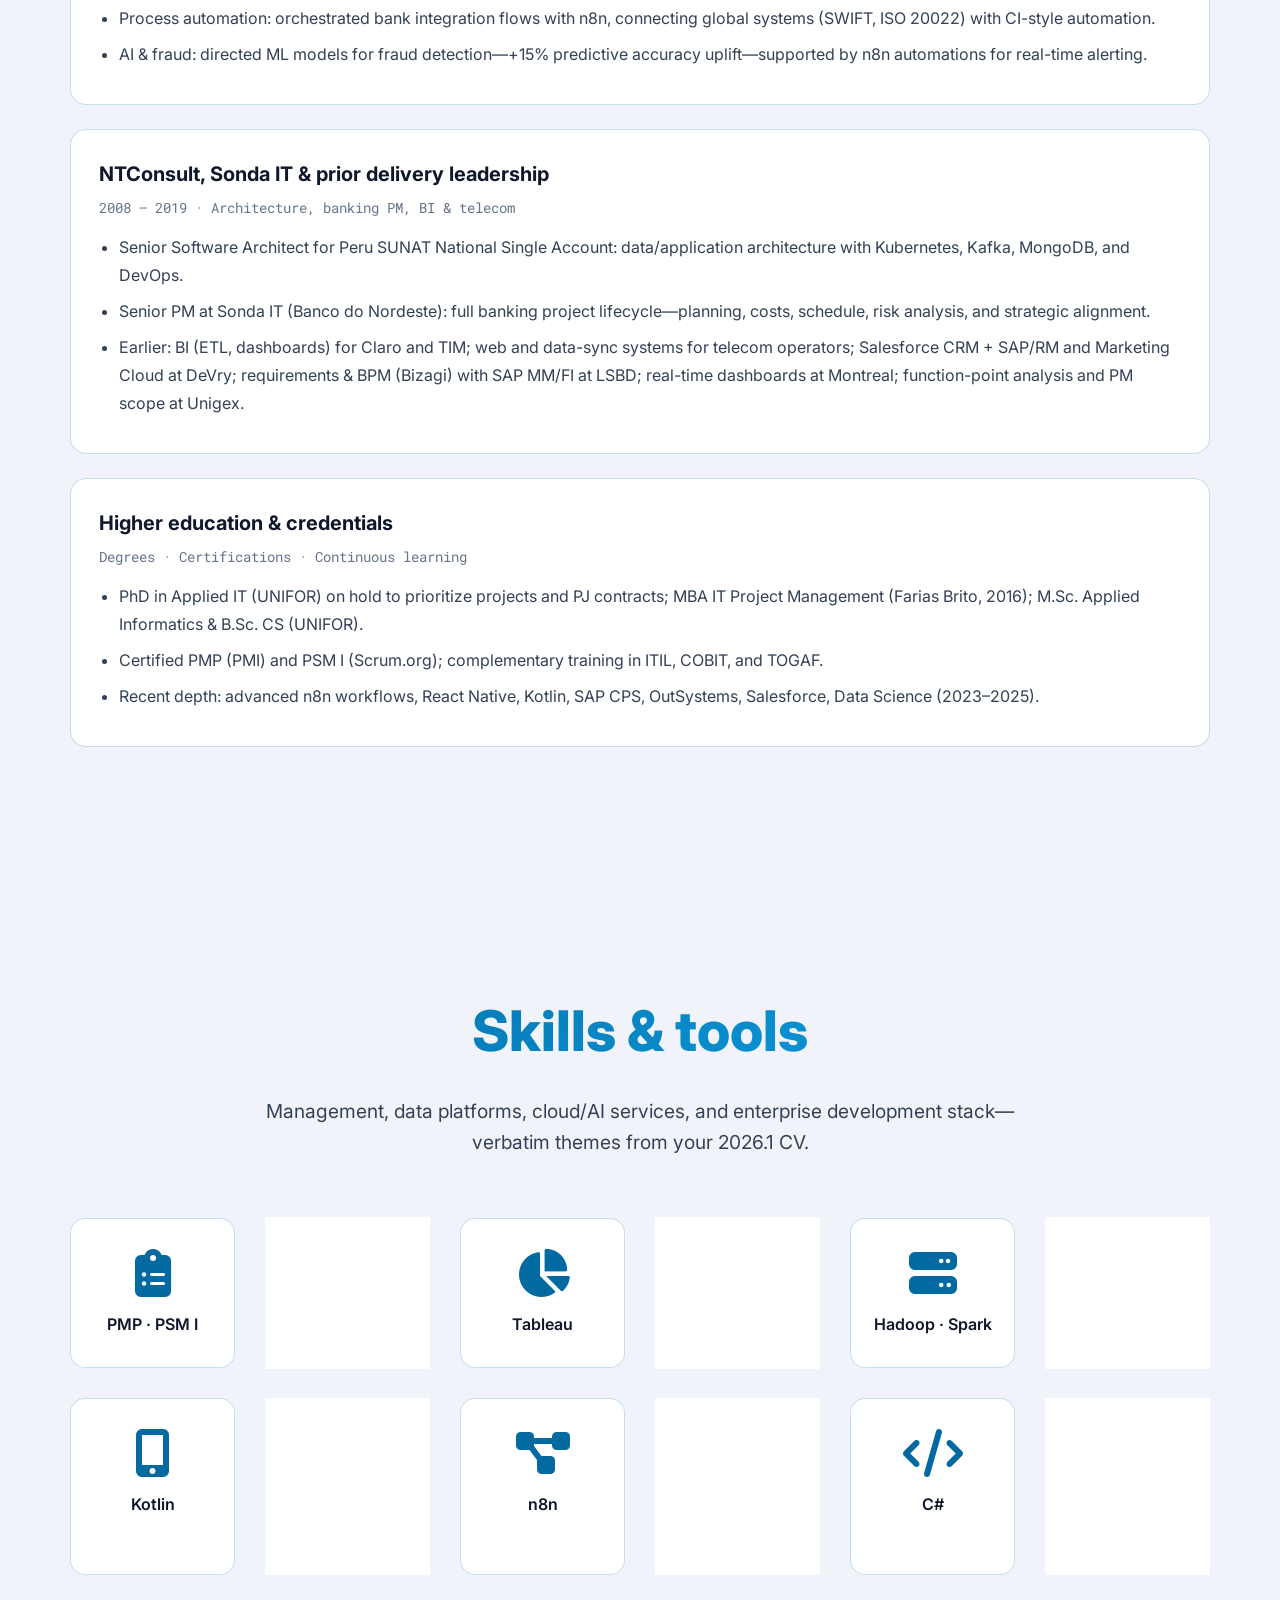
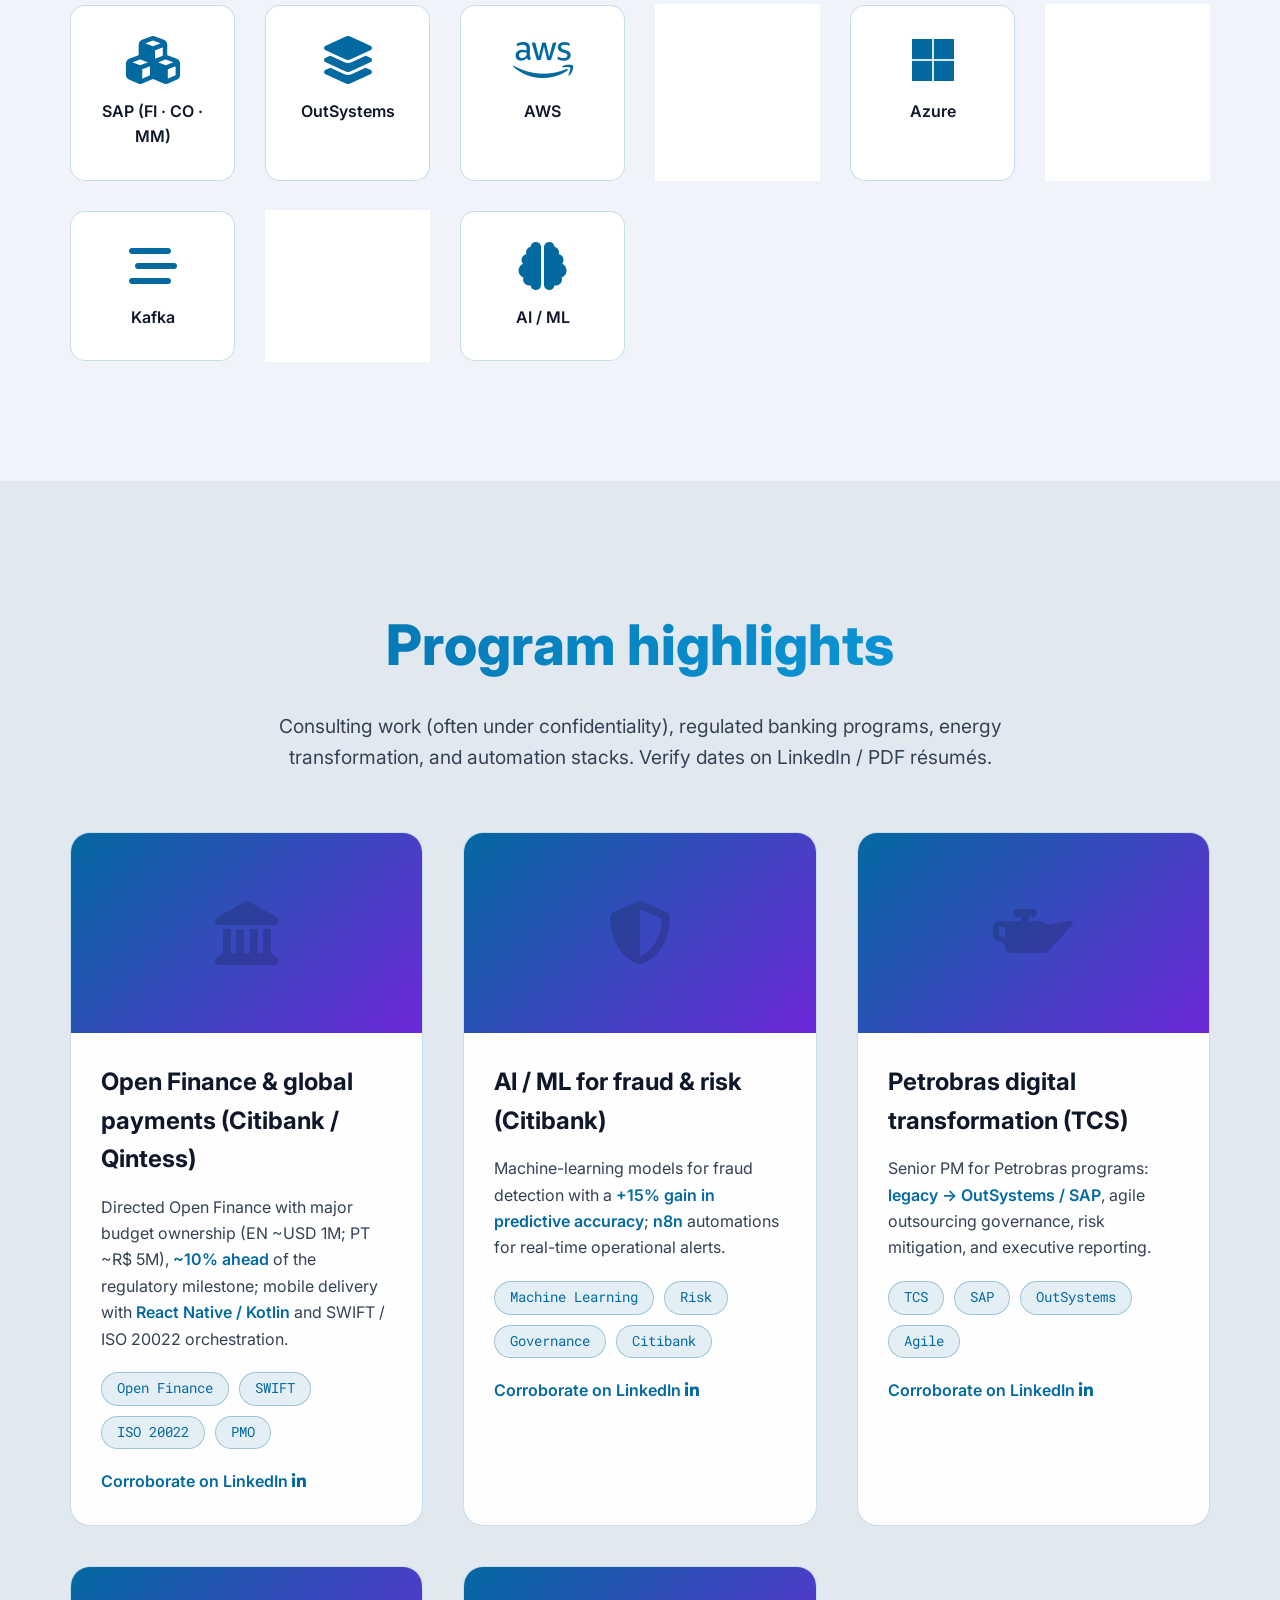
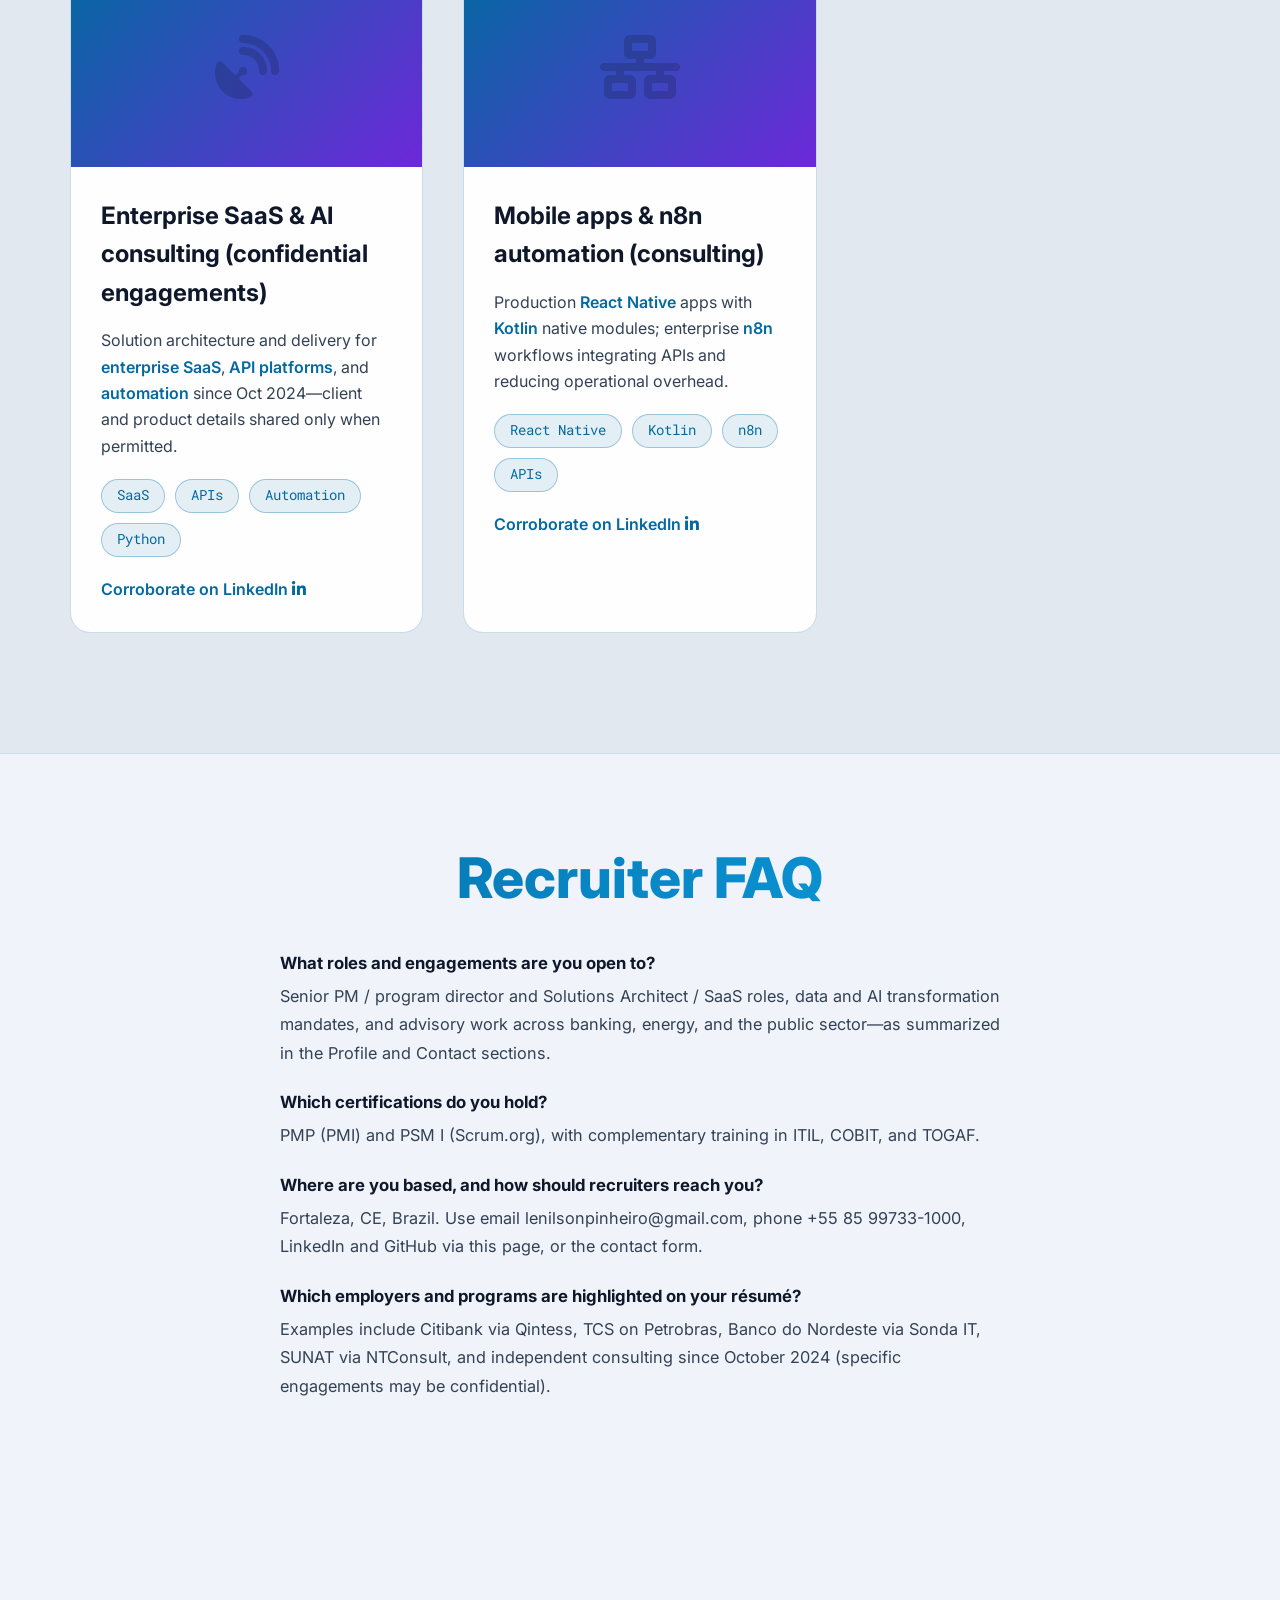
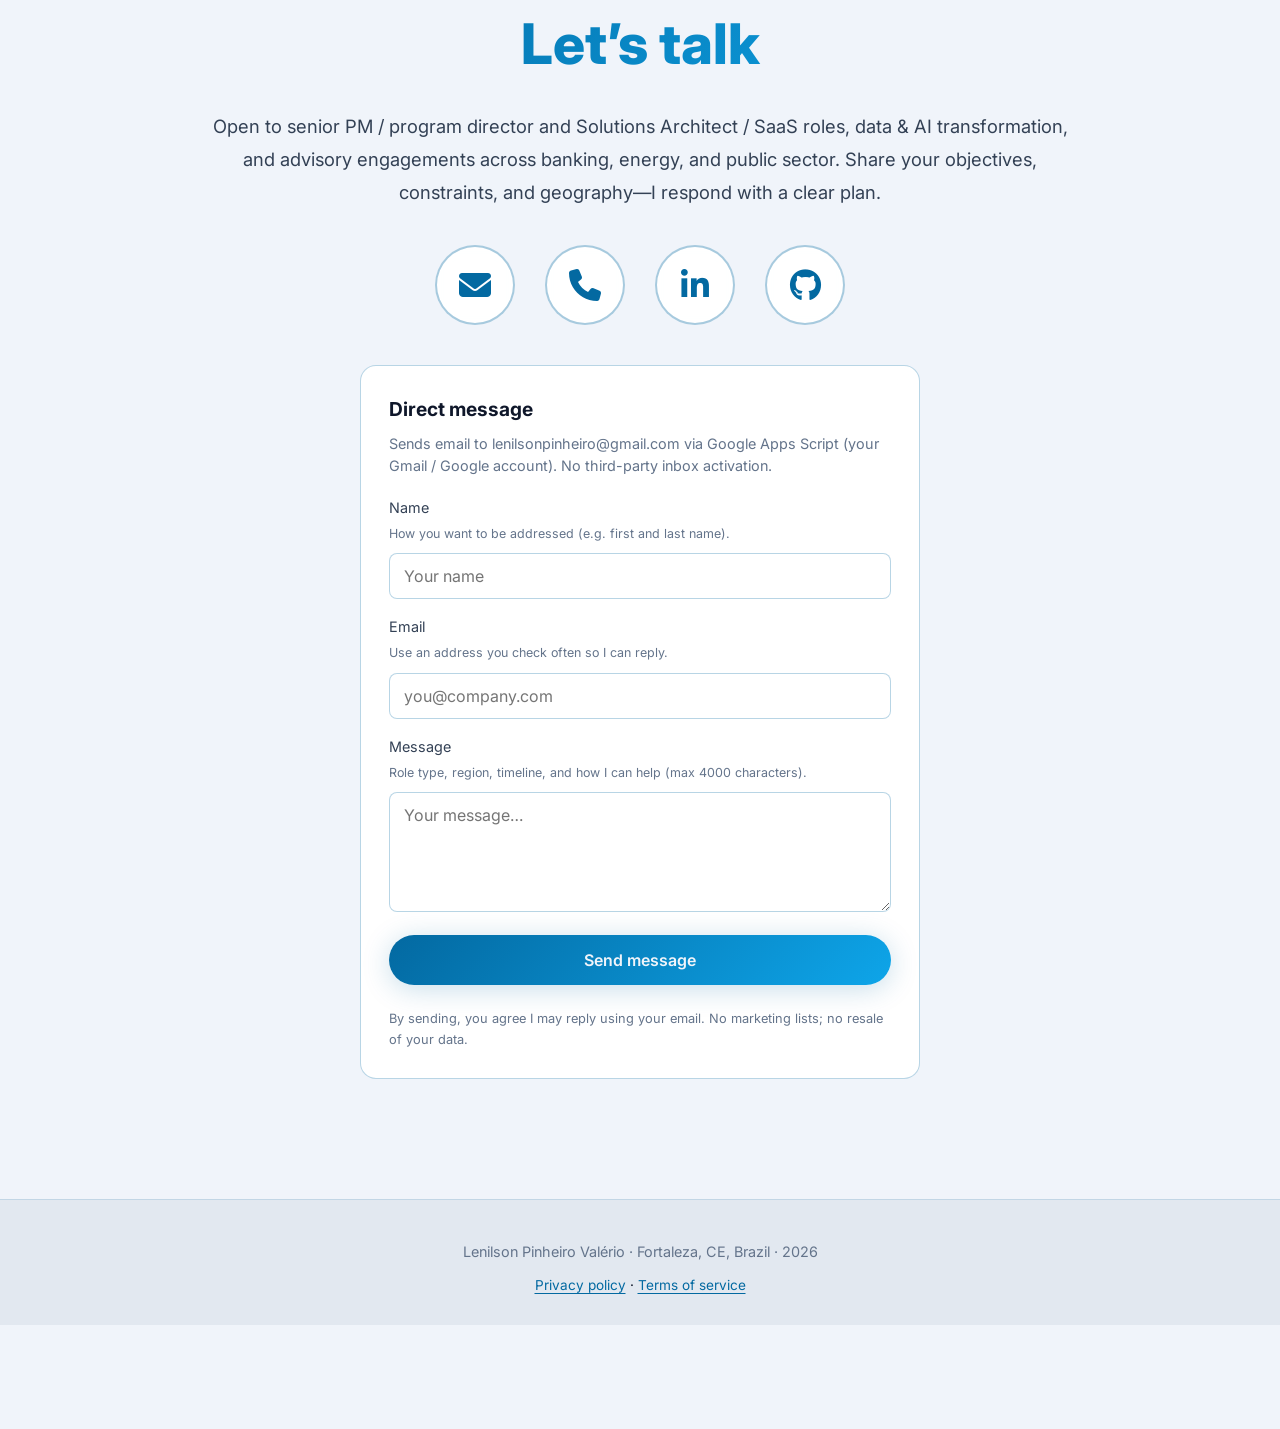
==== commit 1e90ee6d: "Cookies essenciais (lp_lang pós-consentimento); legal FAQ/nav; cache v20260505; SW Co-authored-by: C" ====
--- a/index.html
+++ b/index.html
@@ -62,9 +62,9 @@
     <link rel="dns-prefetch" href="https://cdnjs.cloudflare.com">
     <link href="https://fonts.googleapis.com/css2?family=Inter:wght@300;400;500;600;700;800&family=Roboto+Mono:wght@400;500;700&display=swap" rel="stylesheet" media="print" onload="this.media='all'">
     <noscript><link href="https://fonts.googleapis.com/css2?family=Inter:wght@300;400;500;600;700;800&family=Roboto+Mono:wght@400;500;700&display=swap" rel="stylesheet"></noscript>
-    <link rel="preload" href="css/site.css?v=20260509" as="style">
-    <link rel="preload" href="js/i18n.js?v=20260509" as="script">
-    <link rel="stylesheet" href="css/site.css?v=20260509">
+    <link rel="preload" href="css/site.css?v=20260505" as="style">
+    <link rel="preload" href="js/i18n.js?v=20260505" as="script">
+    <link rel="stylesheet" href="css/site.css?v=20260505">
     <link rel="stylesheet" href="https://cdnjs.cloudflare.com/ajax/libs/font-awesome/6.5.2/css/all.min.css" crossorigin="anonymous" referrerpolicy="no-referrer" media="print" onload="this.media='all'">
     <noscript><link rel="stylesheet" href="https://cdnjs.cloudflare.com/ajax/libs/font-awesome/6.5.2/css/all.min.css" crossorigin="anonymous"></noscript>
 
@@ -398,6 +398,13 @@
         </section>
     </main>
 
+    <div id="cookieBanner" class="cookie-banner" role="region" data-i18n-aria-label="cookieBannerAria" aria-live="polite" hidden>
+        <div class="cookie-banner-inner container">
+            <p class="cookie-banner-text" data-i18n="cookieBannerText" data-i18n-html="1"></p>
+            <button type="button" class="btn btn-primary cookie-banner-accept" id="cookieAccept" data-i18n="cookieAccept">Understood</button>
+        </div>
+    </div>
+
     <footer>
         <div class="container">
             <p class="footer-text"><span data-i18n="footerCopy"></span> <span aria-hidden="true">·</span> <time datetime="2026">2026</time></p>
@@ -409,10 +416,10 @@
         </div>
     </footer>
 
-    <script src="js/contact-endpoint.js?v=20260509" defer></script>
-    <script src="js/contact-form.js?v=20260509" defer></script>
-    <script src="js/i18n.js?v=20260509" defer></script>
-    <script src="js/theme.js?v=20260509" defer></script>
+    <script src="js/contact-endpoint.js?v=20260505" defer></script>
+    <script src="js/contact-form.js?v=20260505" defer></script>
+    <script src="js/i18n.js?v=20260505" defer></script>
+    <script src="js/theme.js?v=20260505" defer></script>
     <script>
         window.addEventListener('load', function () {
             var loadingScreen = document.getElementById('loadingScreen');
--- a/css/site.css
+++ b/css/site.css
@@ -199,3 +199,13 @@
 @media (min-width:2200px){
 .container,.nav-container{max-width:min(1400px,94vw)}
 }
+.cookie-banner{position:fixed;bottom:0;left:0;right:0;z-index:10002;padding:14px 0;padding-bottom:max(14px,env(safe-area-inset-bottom));background:var(--nav-bg);backdrop-filter:blur(16px);-webkit-backdrop-filter:blur(16px);border-top:1px solid var(--border-soft);box-shadow:0 -10px 36px rgba(0,0,0,.28);contain:layout style}
+.cookie-banner-inner{display:flex;flex-wrap:wrap;align-items:center;justify-content:space-between;gap:14px}
+.cookie-banner-text{flex:1;min-width:min(100%,260px);font-size:.9rem;color:var(--text-secondary);line-height:1.55;margin:0}
+.cookie-banner-text code{font-family:var(--font-mono);font-size:.82rem;color:var(--text-primary)}
+.cookie-banner-text a{color:var(--accent-cyan);text-underline-offset:3px}
+.cookie-banner .cookie-banner-accept{flex-shrink:0;padding:12px 22px;border-radius:12px;font-size:.94rem;min-height:44px}
+html.has-cookie-banner body{padding-bottom:max(104px,calc(88px + env(safe-area-inset-bottom)))}
+@media (max-width:480px){
+.cookie-banner-inner{padding-left:20px;padding-right:20px}
+}
--- a/css/site.css
+++ b/css/site.css
@@ -199,3 +199,13 @@
 @media (min-width:2200px){
 .container,.nav-container{max-width:min(1400px,94vw)}
 }
+.cookie-banner{position:fixed;bottom:0;left:0;right:0;z-index:10002;padding:14px 0;padding-bottom:max(14px,env(safe-area-inset-bottom));background:var(--nav-bg);backdrop-filter:blur(16px);-webkit-backdrop-filter:blur(16px);border-top:1px solid var(--border-soft);box-shadow:0 -10px 36px rgba(0,0,0,.28);contain:layout style}
+.cookie-banner-inner{display:flex;flex-wrap:wrap;align-items:center;justify-content:space-between;gap:14px}
+.cookie-banner-text{flex:1;min-width:min(100%,260px);font-size:.9rem;color:var(--text-secondary);line-height:1.55;margin:0}
+.cookie-banner-text code{font-family:var(--font-mono);font-size:.82rem;color:var(--text-primary)}
+.cookie-banner-text a{color:var(--accent-cyan);text-underline-offset:3px}
+.cookie-banner .cookie-banner-accept{flex-shrink:0;padding:12px 22px;border-radius:12px;font-size:.94rem;min-height:44px}
+html.has-cookie-banner body{padding-bottom:max(104px,calc(88px + env(safe-area-inset-bottom)))}
+@media (max-width:480px){
+.cookie-banner-inner{padding-left:20px;padding-right:20px}
+}
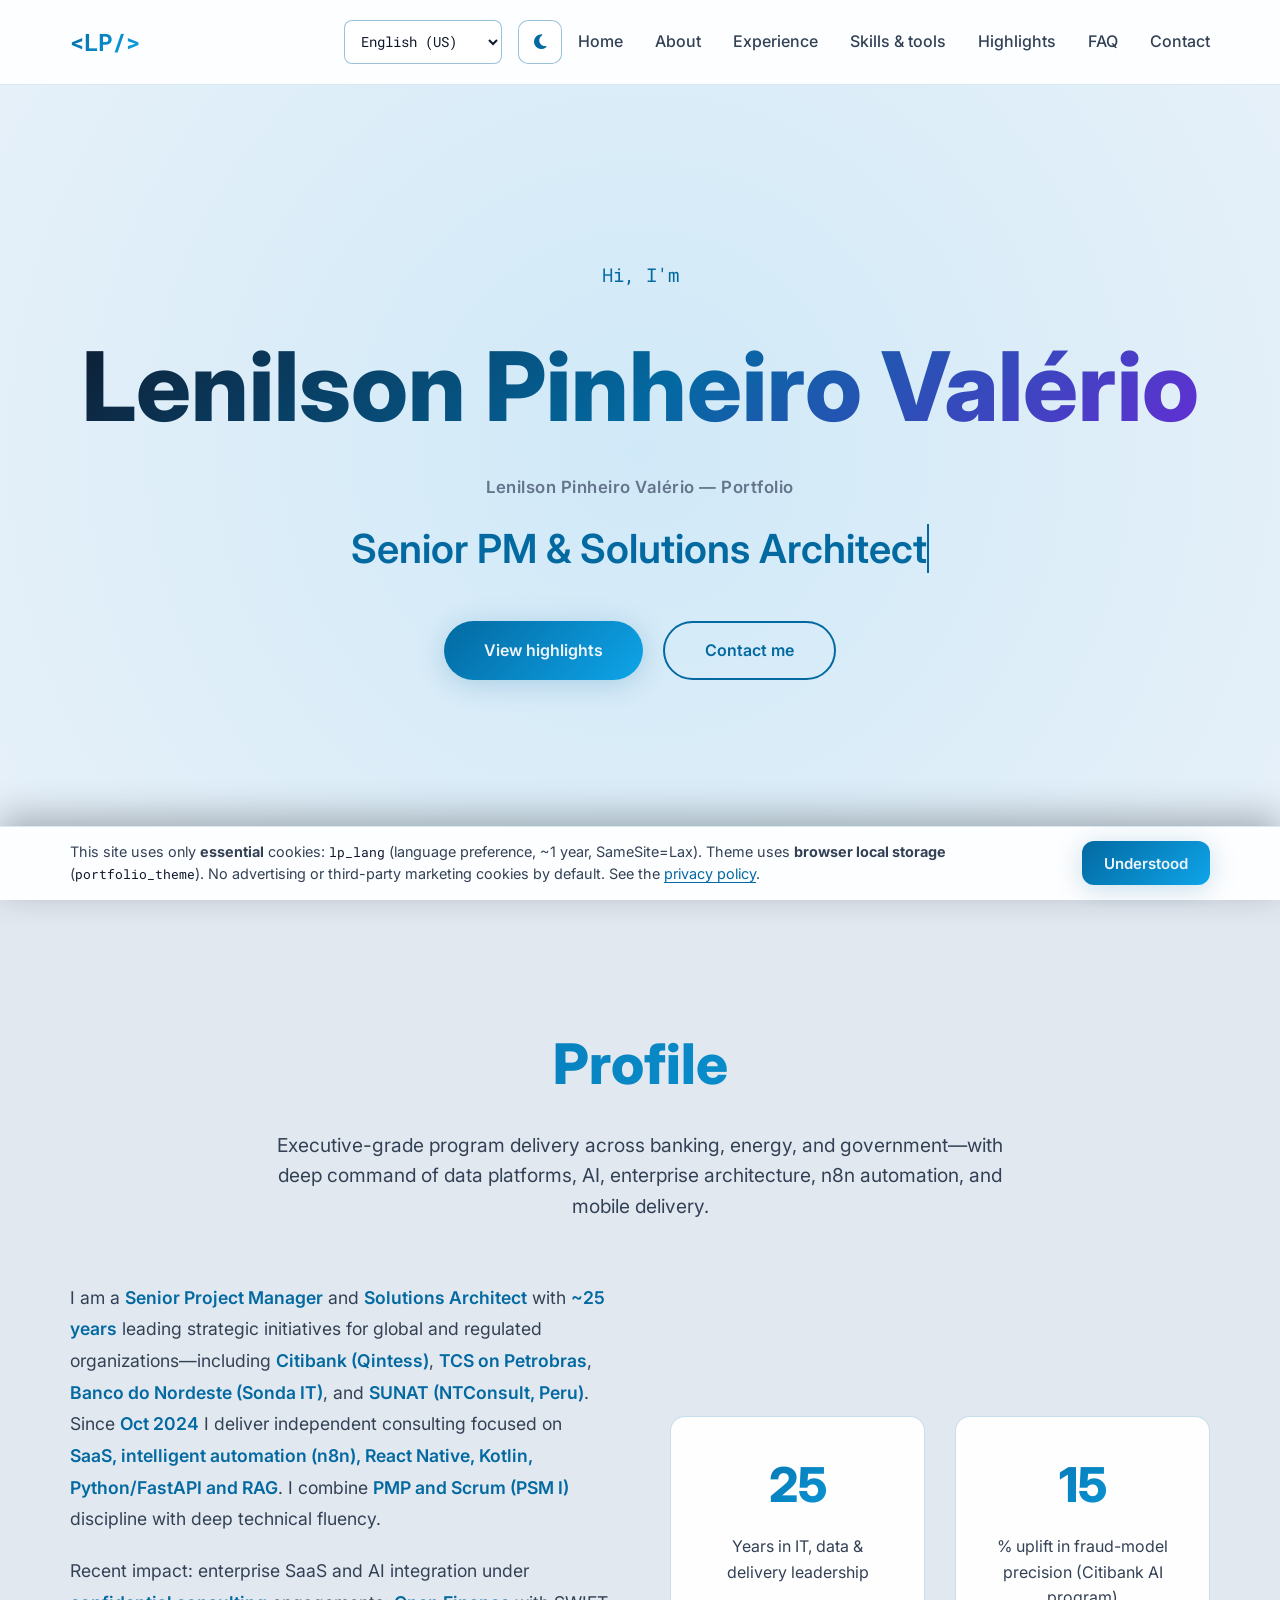
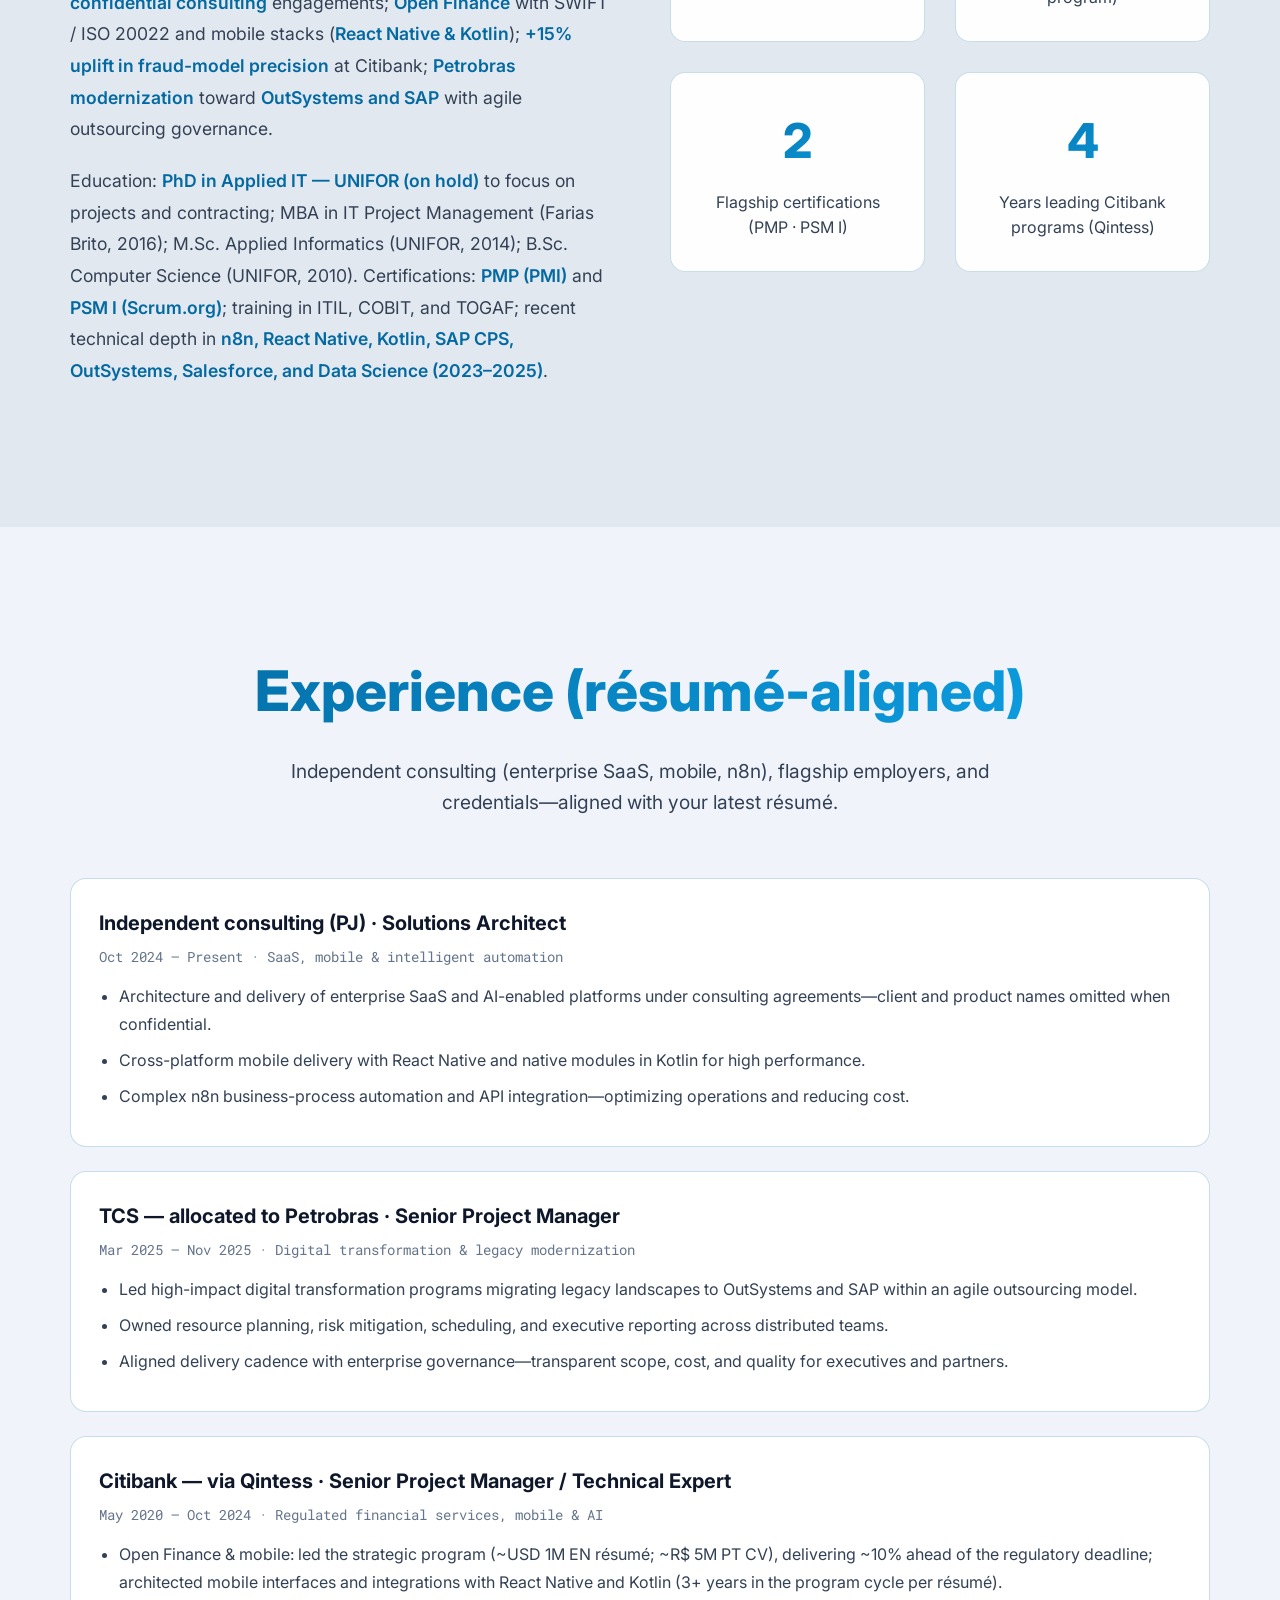
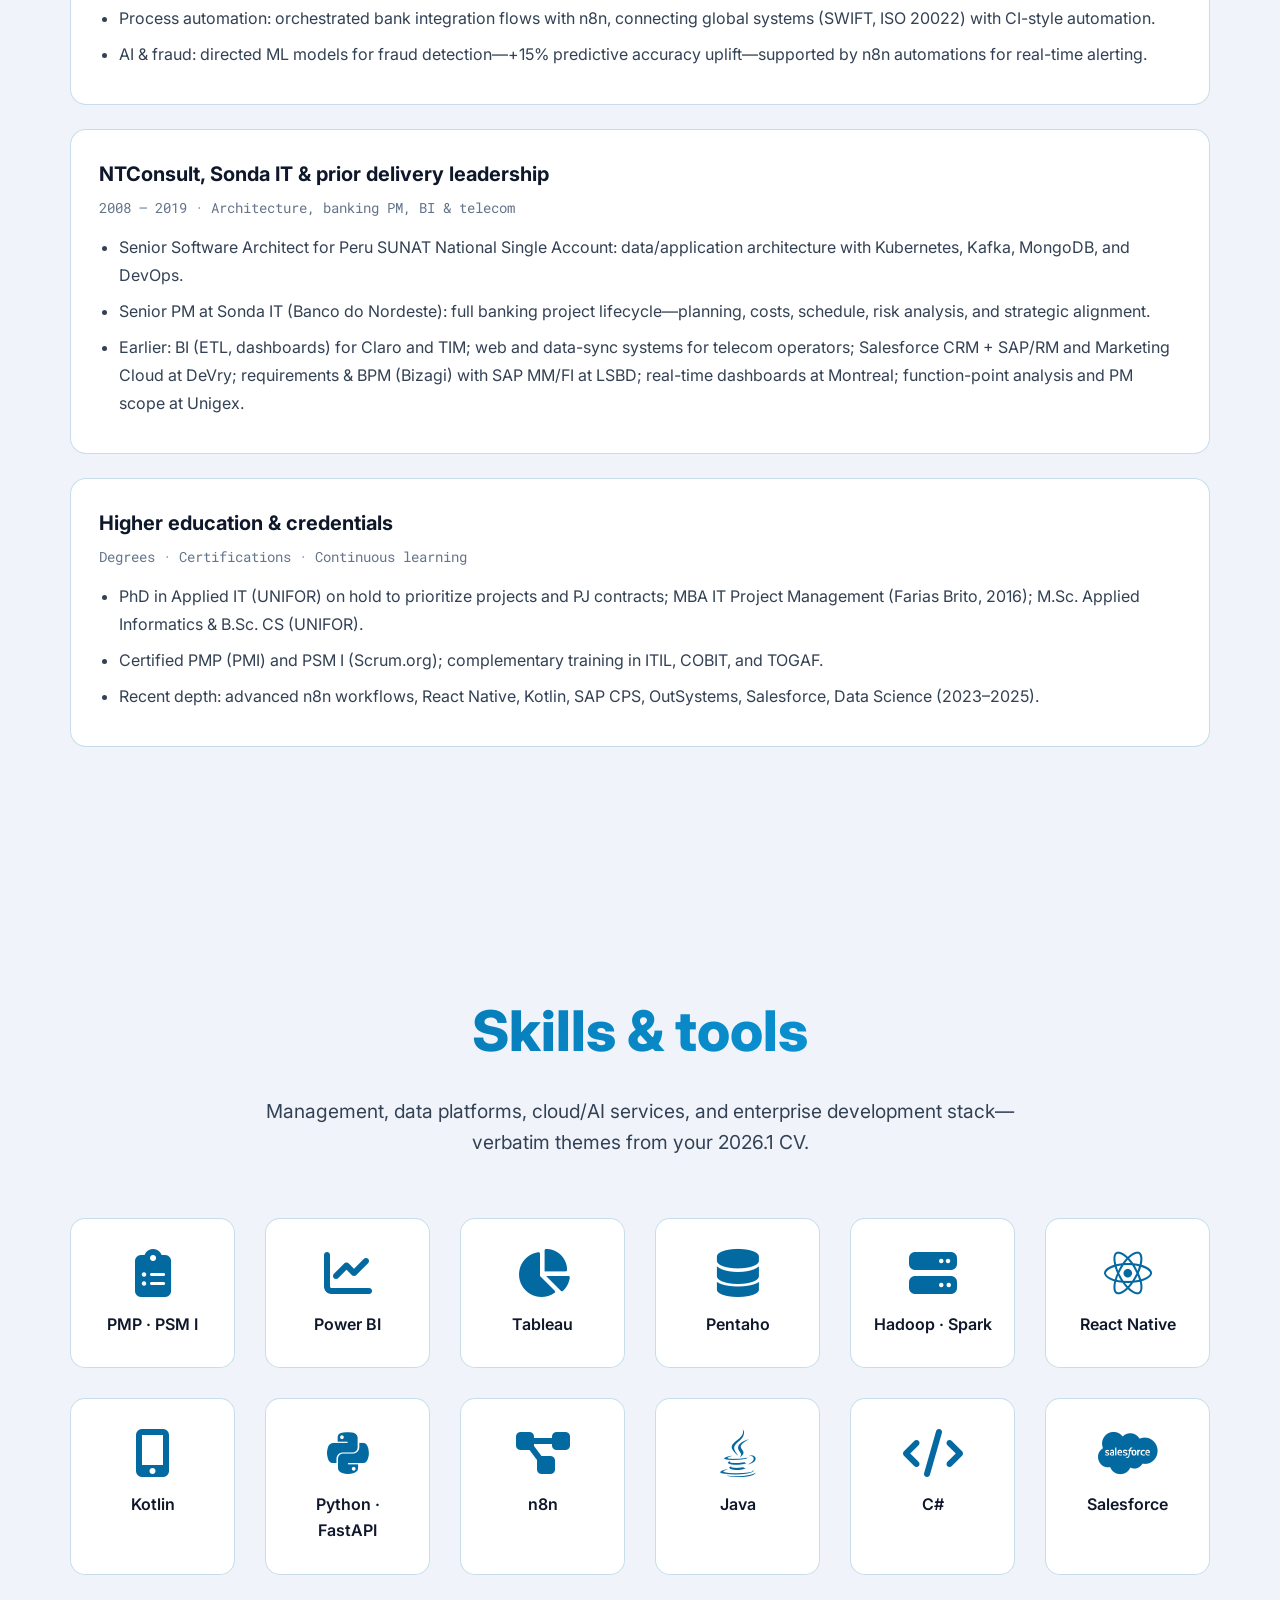
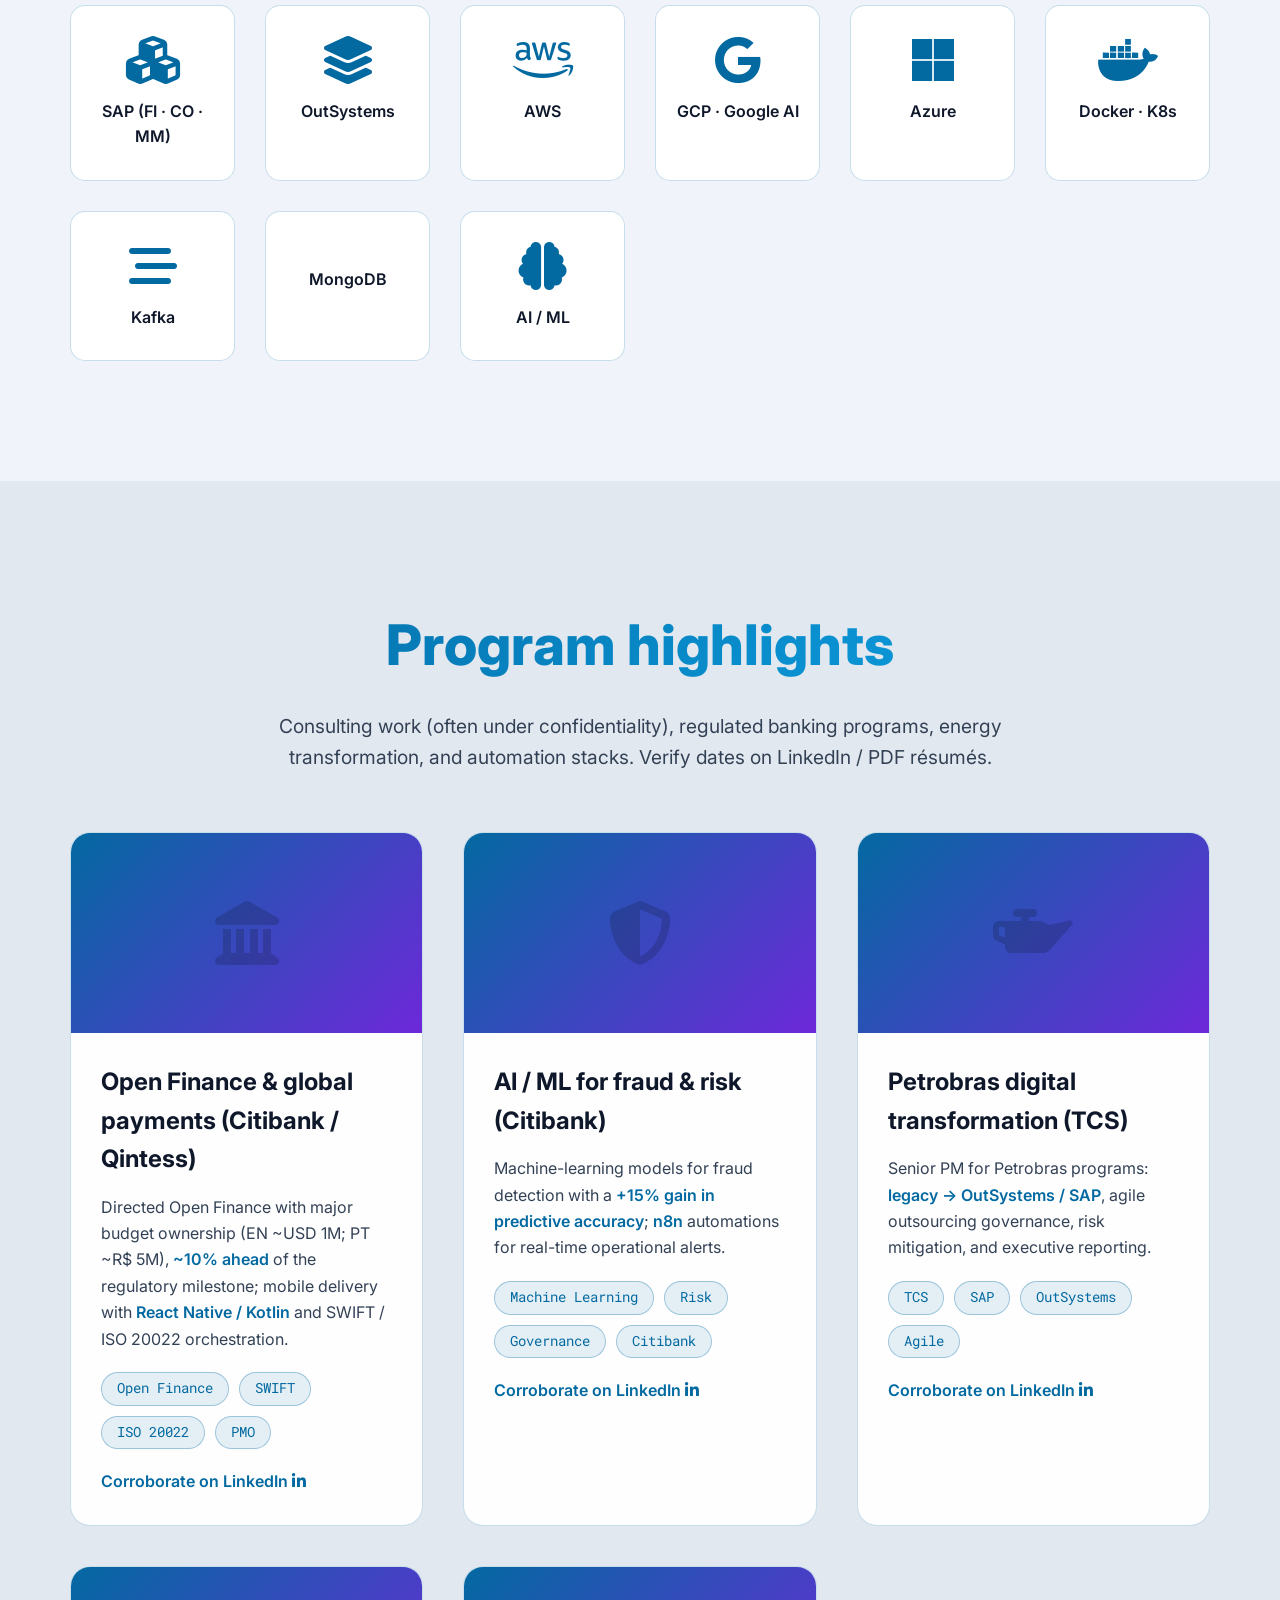
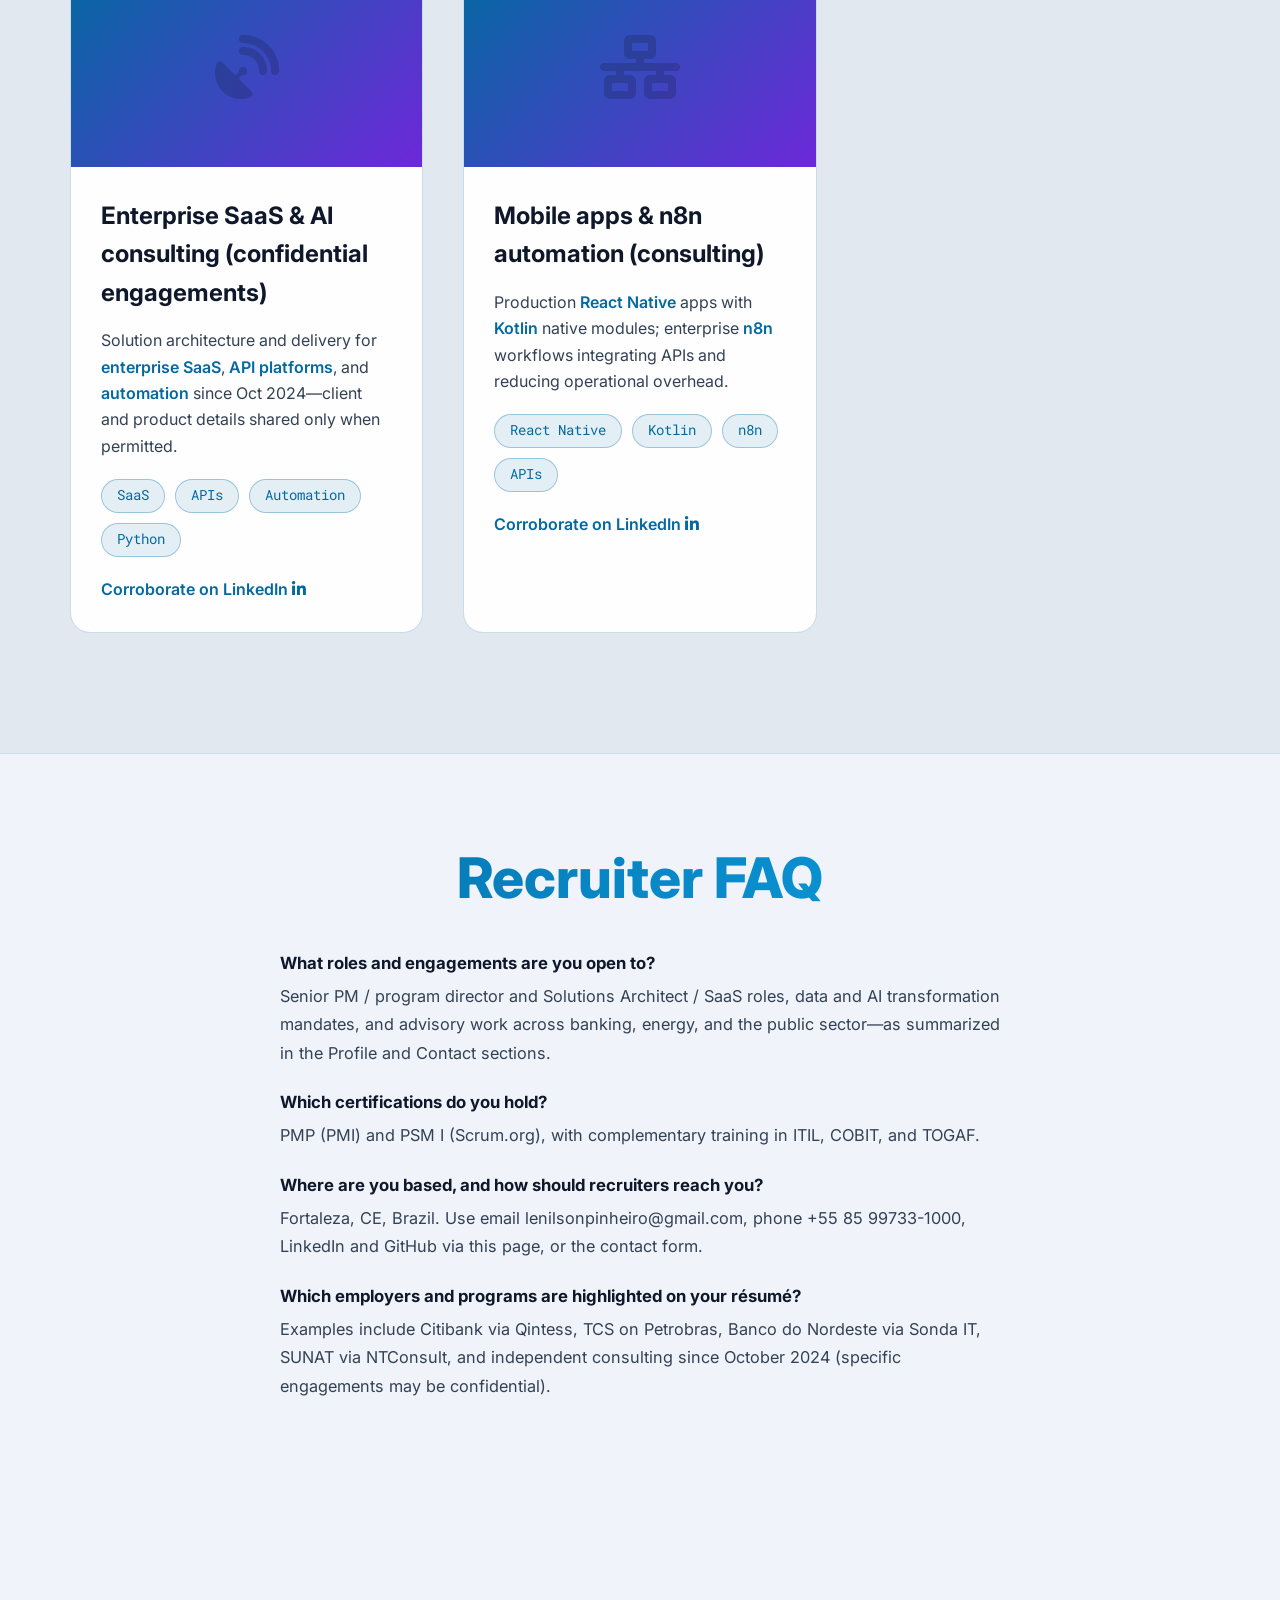
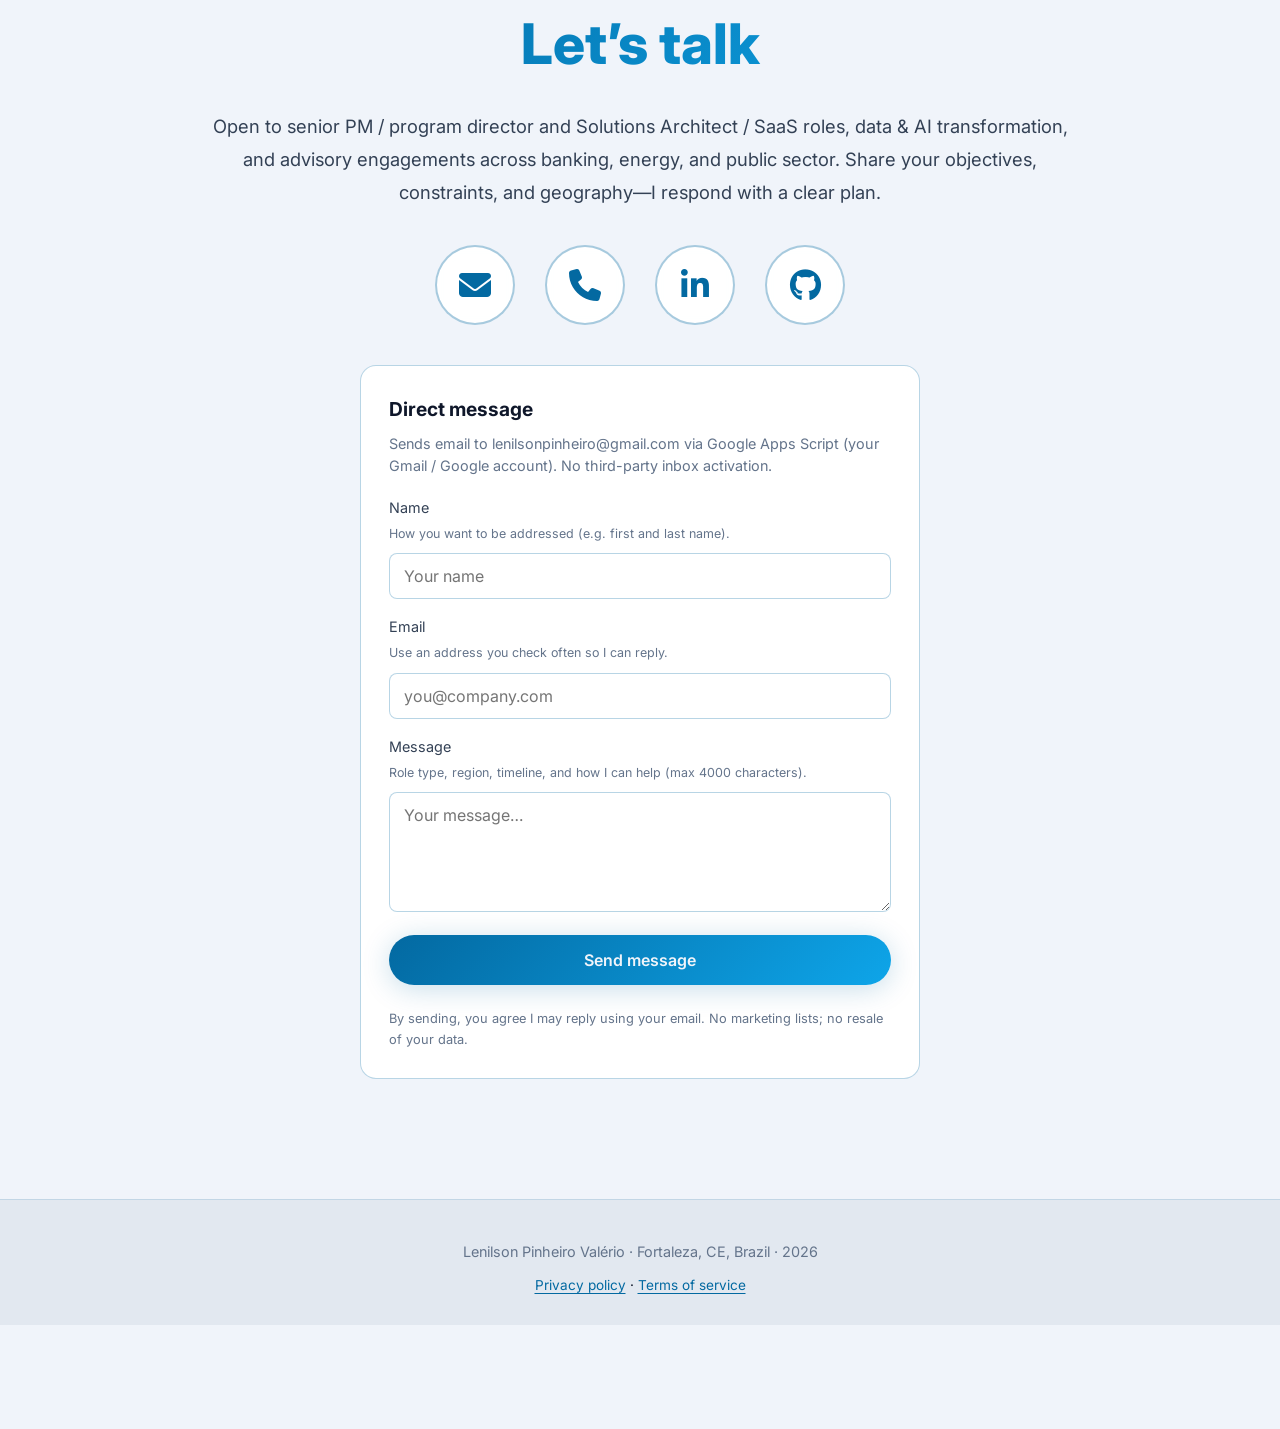
==== commit 4eb85bd5: "Sync: cache bust v20260506, SW v22, sitemap/llms legal dates 2026-05-06 Co-authored-by: Cursor <curs" ====
--- a/index.html
+++ b/index.html
@@ -62,9 +62,9 @@
     <link rel="dns-prefetch" href="https://cdnjs.cloudflare.com">
     <link href="https://fonts.googleapis.com/css2?family=Inter:wght@300;400;500;600;700;800&family=Roboto+Mono:wght@400;500;700&display=swap" rel="stylesheet" media="print" onload="this.media='all'">
     <noscript><link href="https://fonts.googleapis.com/css2?family=Inter:wght@300;400;500;600;700;800&family=Roboto+Mono:wght@400;500;700&display=swap" rel="stylesheet"></noscript>
-    <link rel="preload" href="css/site.css?v=20260505" as="style">
-    <link rel="preload" href="js/i18n.js?v=20260505" as="script">
-    <link rel="stylesheet" href="css/site.css?v=20260505">
+    <link rel="preload" href="css/site.css?v=20260506" as="style">
+    <link rel="preload" href="js/i18n.js?v=20260506" as="script">
+    <link rel="stylesheet" href="css/site.css?v=20260506">
     <link rel="stylesheet" href="https://cdnjs.cloudflare.com/ajax/libs/font-awesome/6.5.2/css/all.min.css" crossorigin="anonymous" referrerpolicy="no-referrer" media="print" onload="this.media='all'">
     <noscript><link rel="stylesheet" href="https://cdnjs.cloudflare.com/ajax/libs/font-awesome/6.5.2/css/all.min.css" crossorigin="anonymous"></noscript>
 
@@ -416,10 +416,10 @@
         </div>
     </footer>
 
-    <script src="js/contact-endpoint.js?v=20260505" defer></script>
-    <script src="js/contact-form.js?v=20260505" defer></script>
-    <script src="js/i18n.js?v=20260505" defer></script>
-    <script src="js/theme.js?v=20260505" defer></script>
+    <script src="js/contact-endpoint.js?v=20260506" defer></script>
+    <script src="js/contact-form.js?v=20260506" defer></script>
+    <script src="js/i18n.js?v=20260506" defer></script>
+    <script src="js/theme.js?v=20260506" defer></script>
     <script>
         window.addEventListener('load', function () {
             var loadingScreen = document.getElementById('loadingScreen');
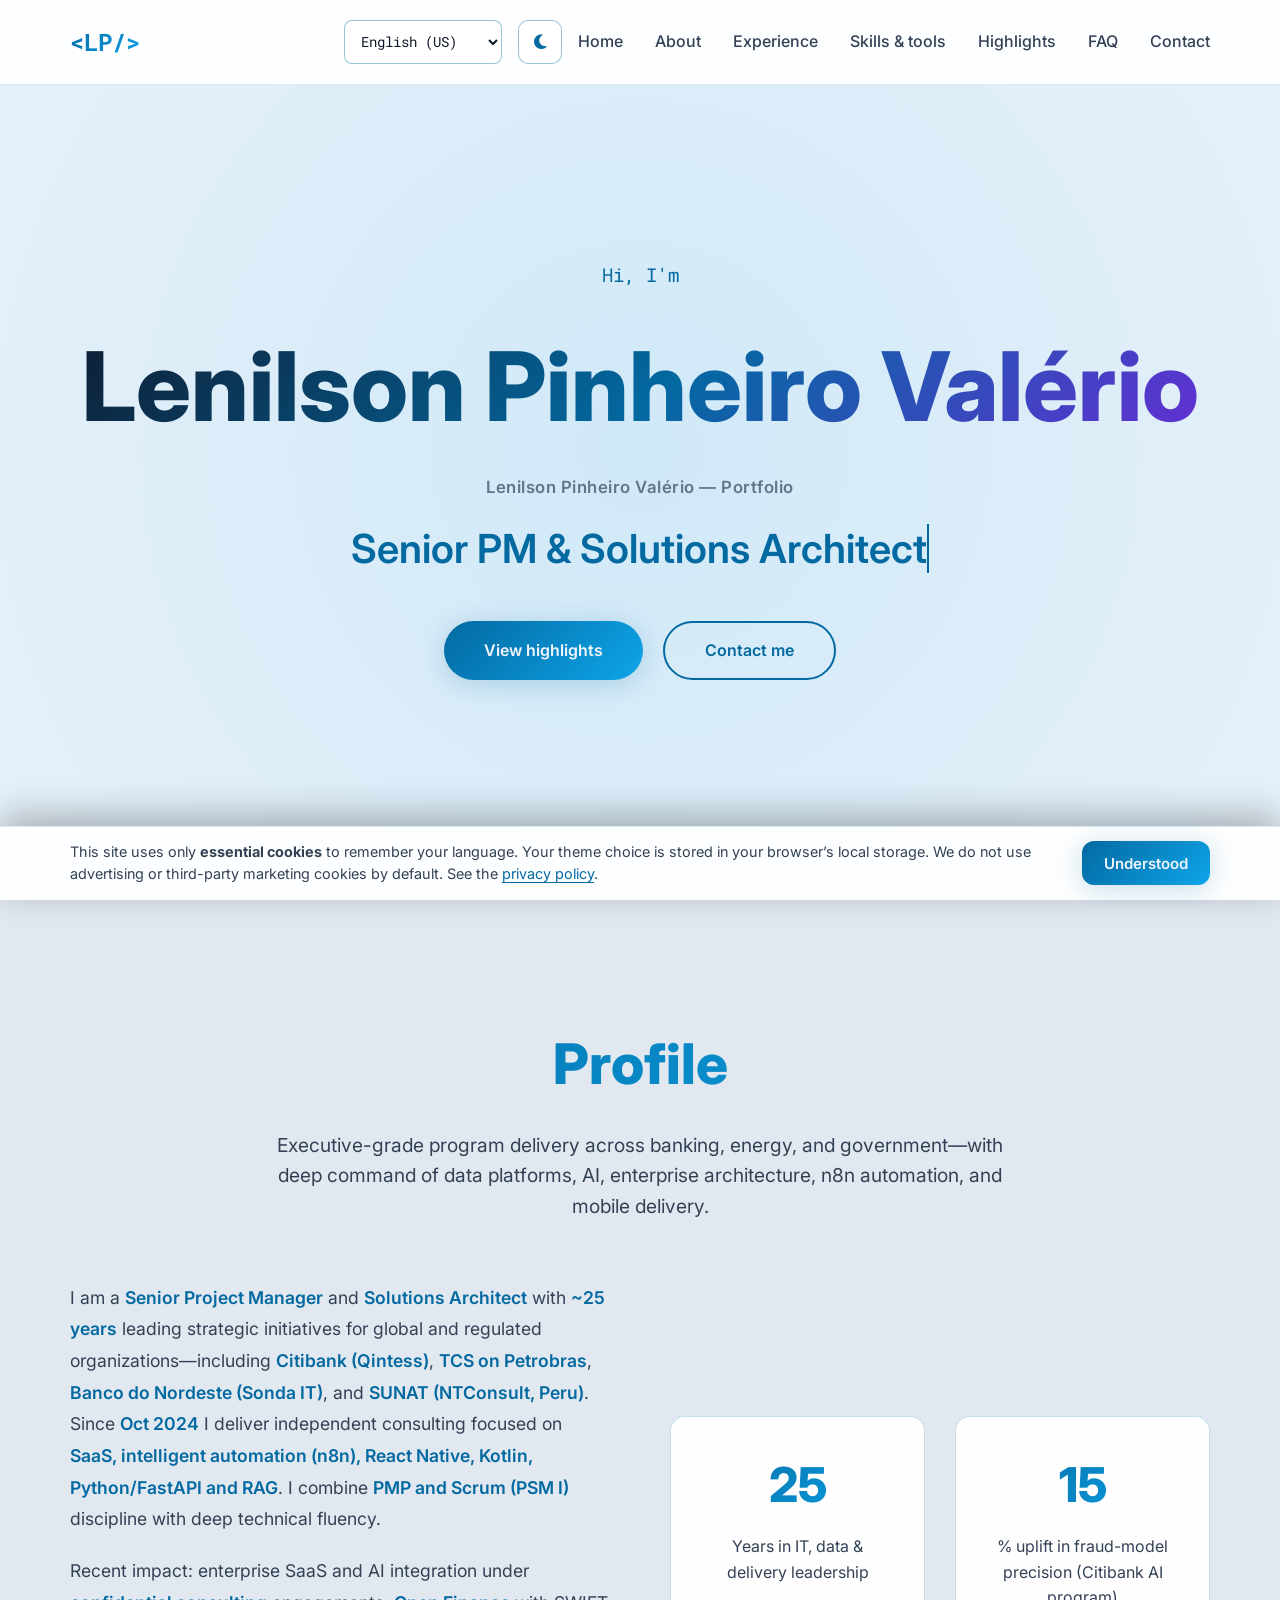
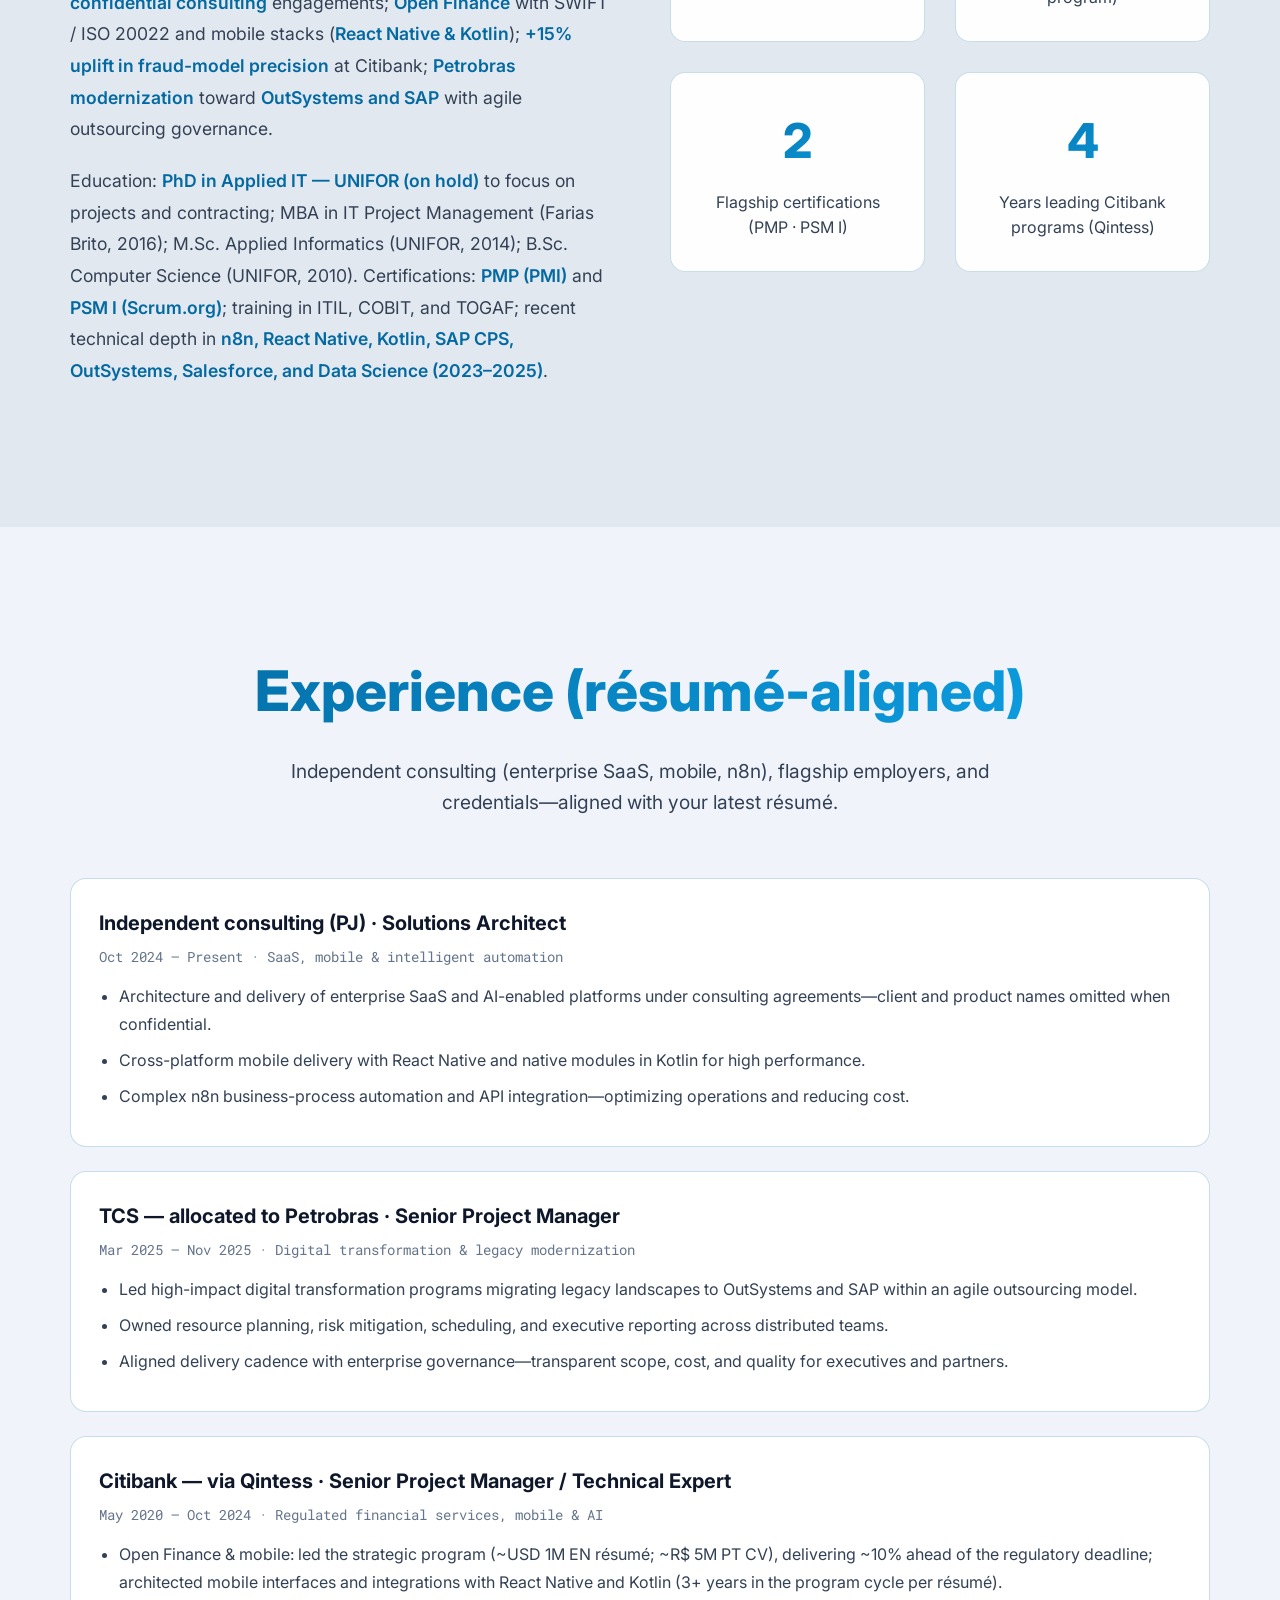
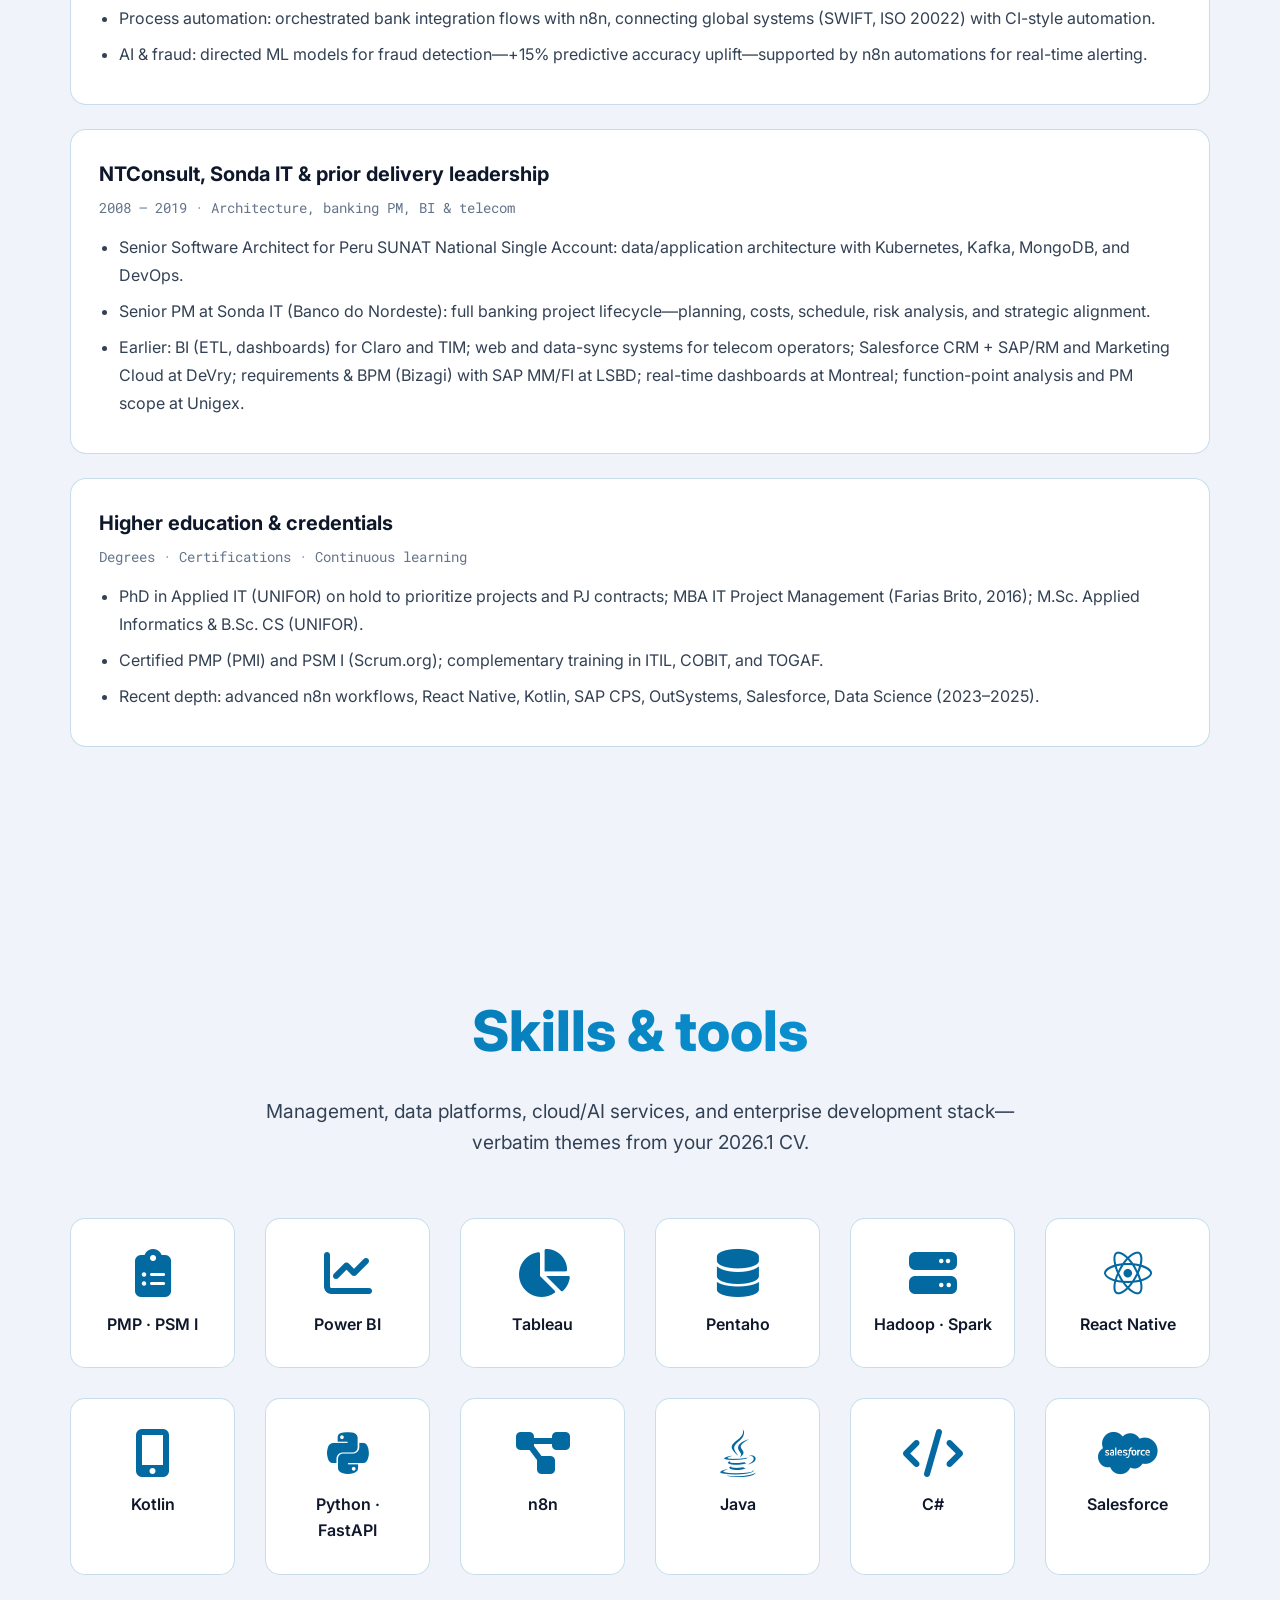
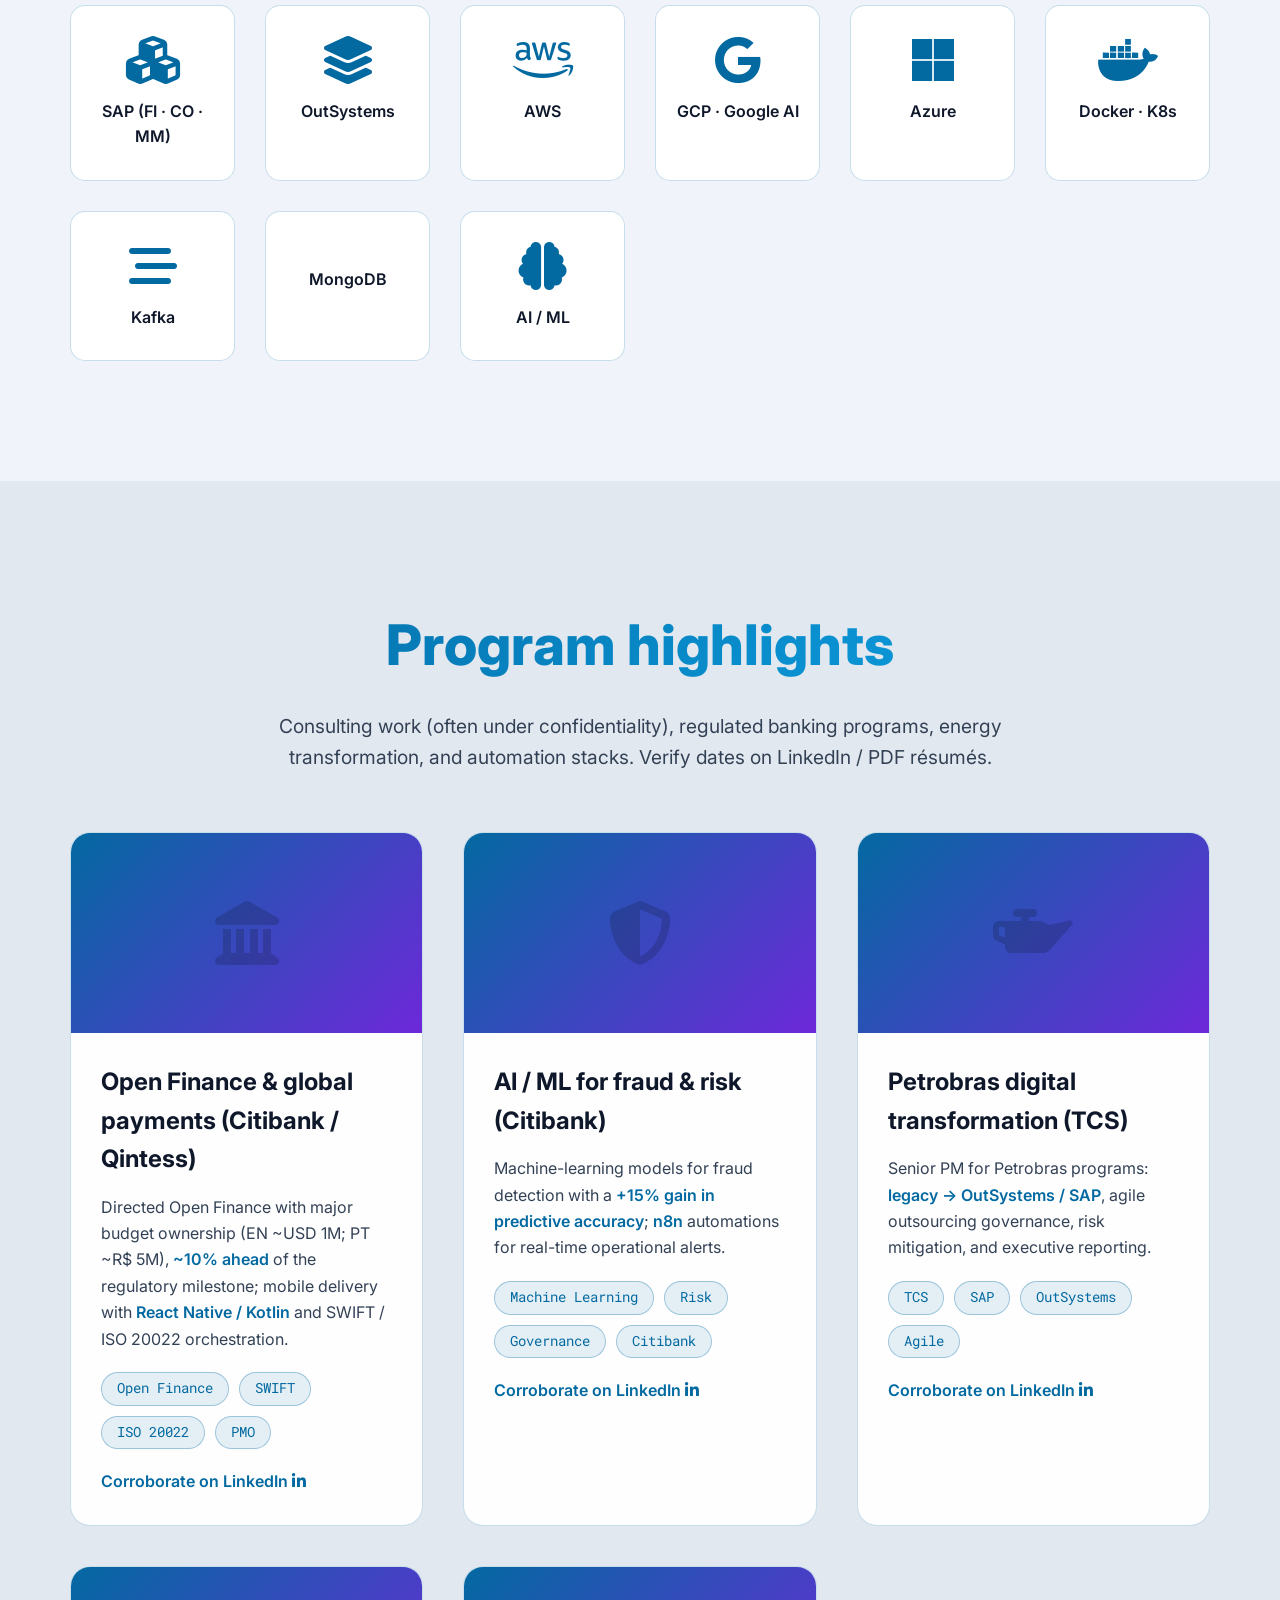
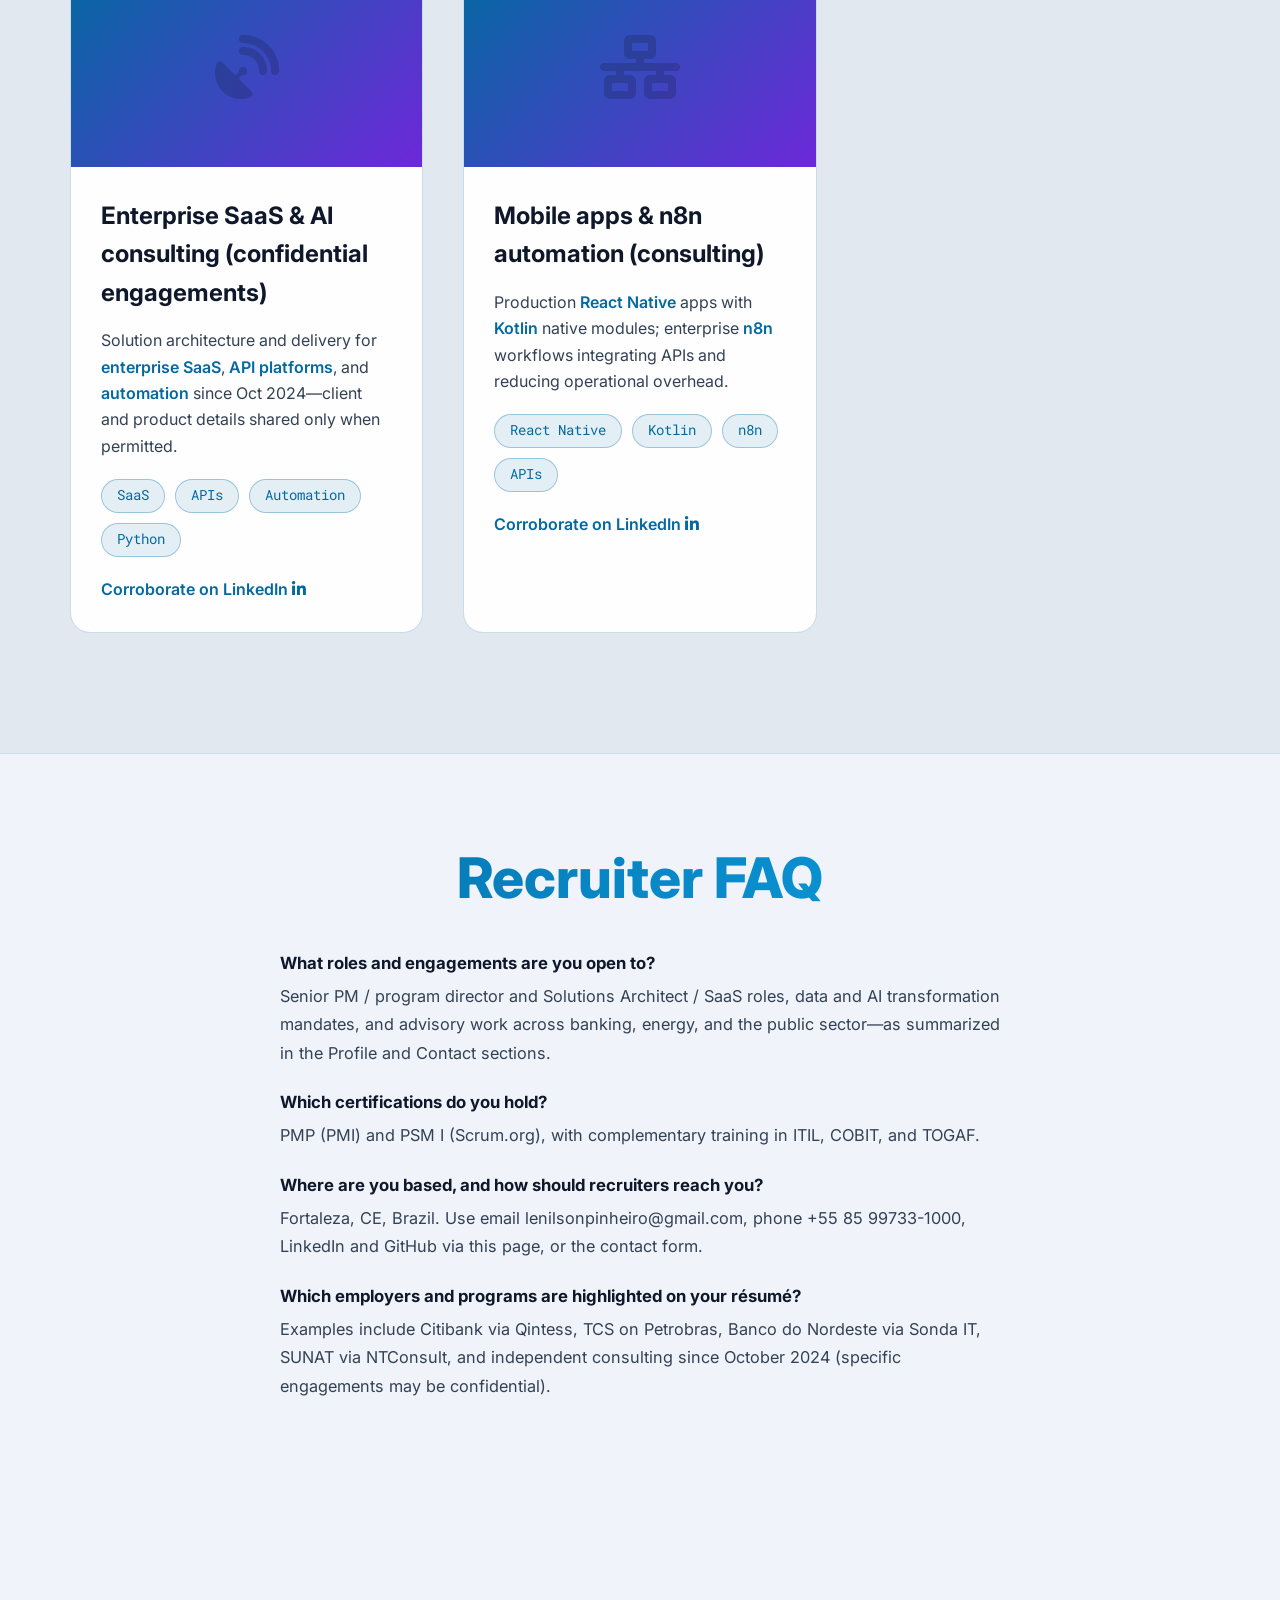
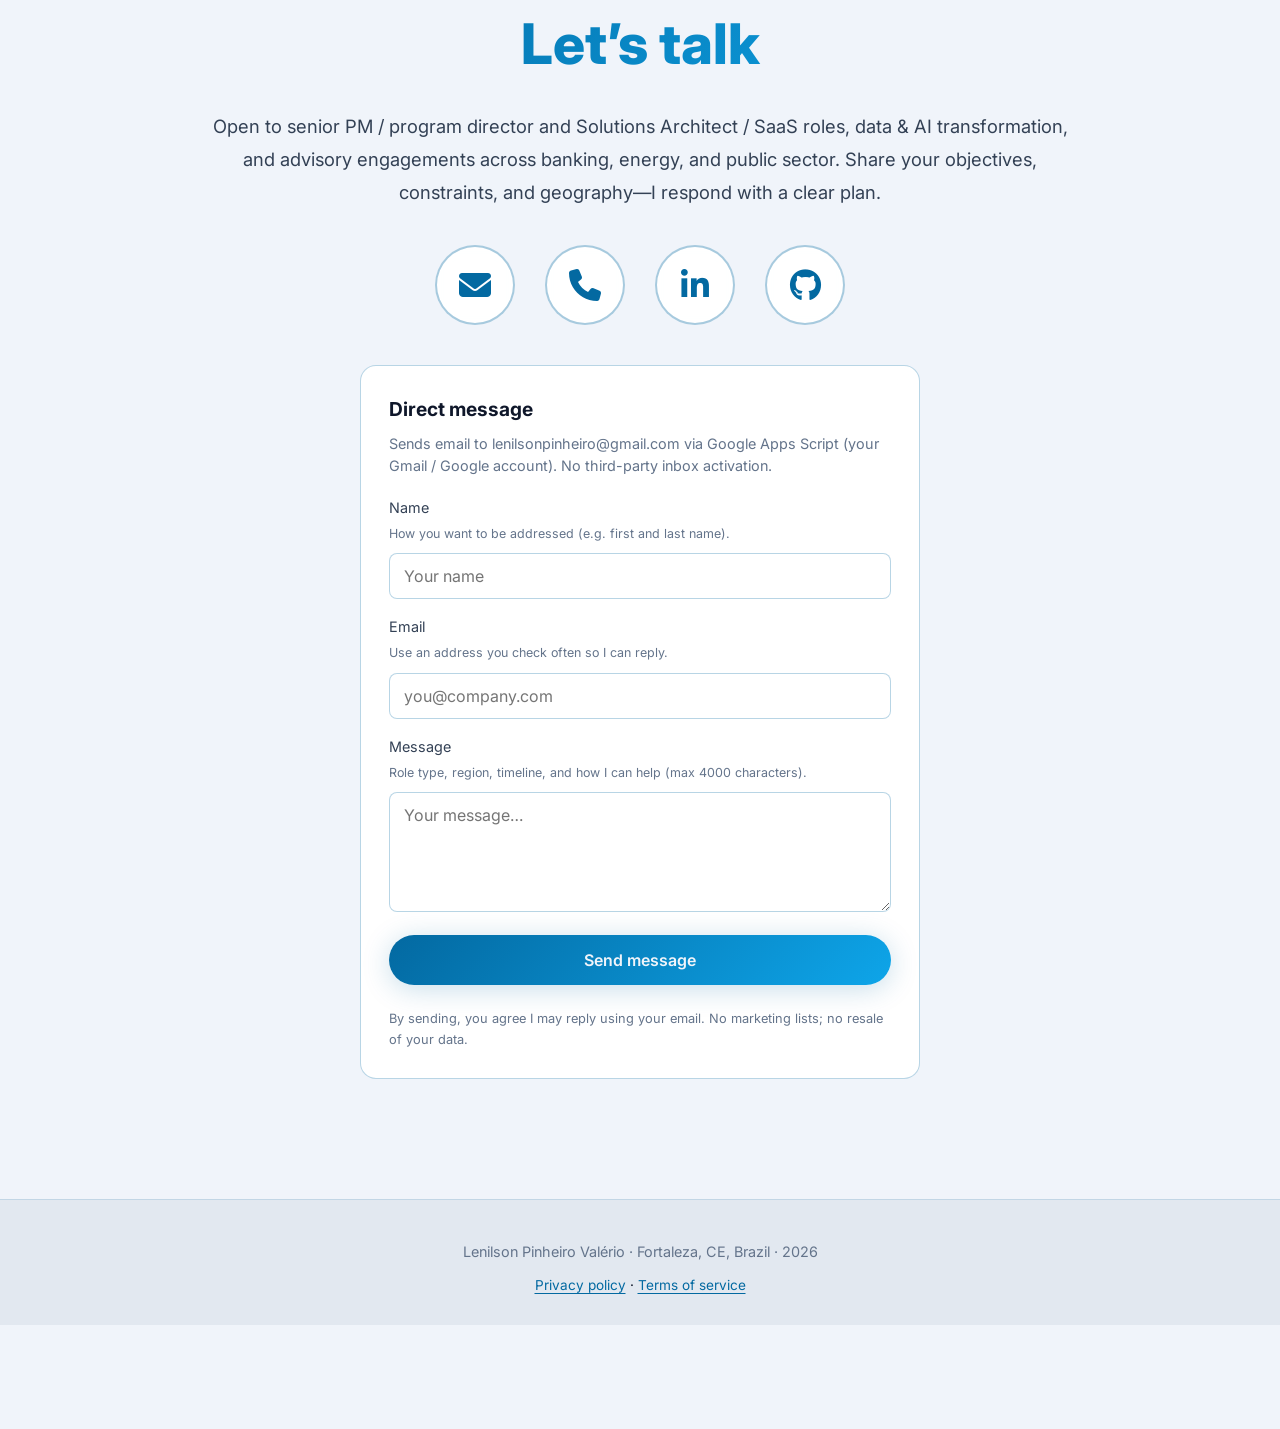
==== commit 96b0b3ac: "i18n: mensagem genérica do aviso de cookies (EN/PT/ES); cache v20260507 Co-authored-by: Cursor <curs" ====
--- a/index.html
+++ b/index.html
@@ -62,9 +62,9 @@
     <link rel="dns-prefetch" href="https://cdnjs.cloudflare.com">
     <link href="https://fonts.googleapis.com/css2?family=Inter:wght@300;400;500;600;700;800&family=Roboto+Mono:wght@400;500;700&display=swap" rel="stylesheet" media="print" onload="this.media='all'">
     <noscript><link href="https://fonts.googleapis.com/css2?family=Inter:wght@300;400;500;600;700;800&family=Roboto+Mono:wght@400;500;700&display=swap" rel="stylesheet"></noscript>
-    <link rel="preload" href="css/site.css?v=20260506" as="style">
-    <link rel="preload" href="js/i18n.js?v=20260506" as="script">
-    <link rel="stylesheet" href="css/site.css?v=20260506">
+    <link rel="preload" href="css/site.css?v=20260507" as="style">
+    <link rel="preload" href="js/i18n.js?v=20260507" as="script">
+    <link rel="stylesheet" href="css/site.css?v=20260507">
     <link rel="stylesheet" href="https://cdnjs.cloudflare.com/ajax/libs/font-awesome/6.5.2/css/all.min.css" crossorigin="anonymous" referrerpolicy="no-referrer" media="print" onload="this.media='all'">
     <noscript><link rel="stylesheet" href="https://cdnjs.cloudflare.com/ajax/libs/font-awesome/6.5.2/css/all.min.css" crossorigin="anonymous"></noscript>
 
@@ -416,10 +416,10 @@
         </div>
     </footer>
 
-    <script src="js/contact-endpoint.js?v=20260506" defer></script>
-    <script src="js/contact-form.js?v=20260506" defer></script>
-    <script src="js/i18n.js?v=20260506" defer></script>
-    <script src="js/theme.js?v=20260506" defer></script>
+    <script src="js/contact-endpoint.js?v=20260507" defer></script>
+    <script src="js/contact-form.js?v=20260507" defer></script>
+    <script src="js/i18n.js?v=20260507" defer></script>
+    <script src="js/theme.js?v=20260507" defer></script>
     <script>
         window.addEventListener('load', function () {
             var loadingScreen = document.getElementById('loadingScreen');
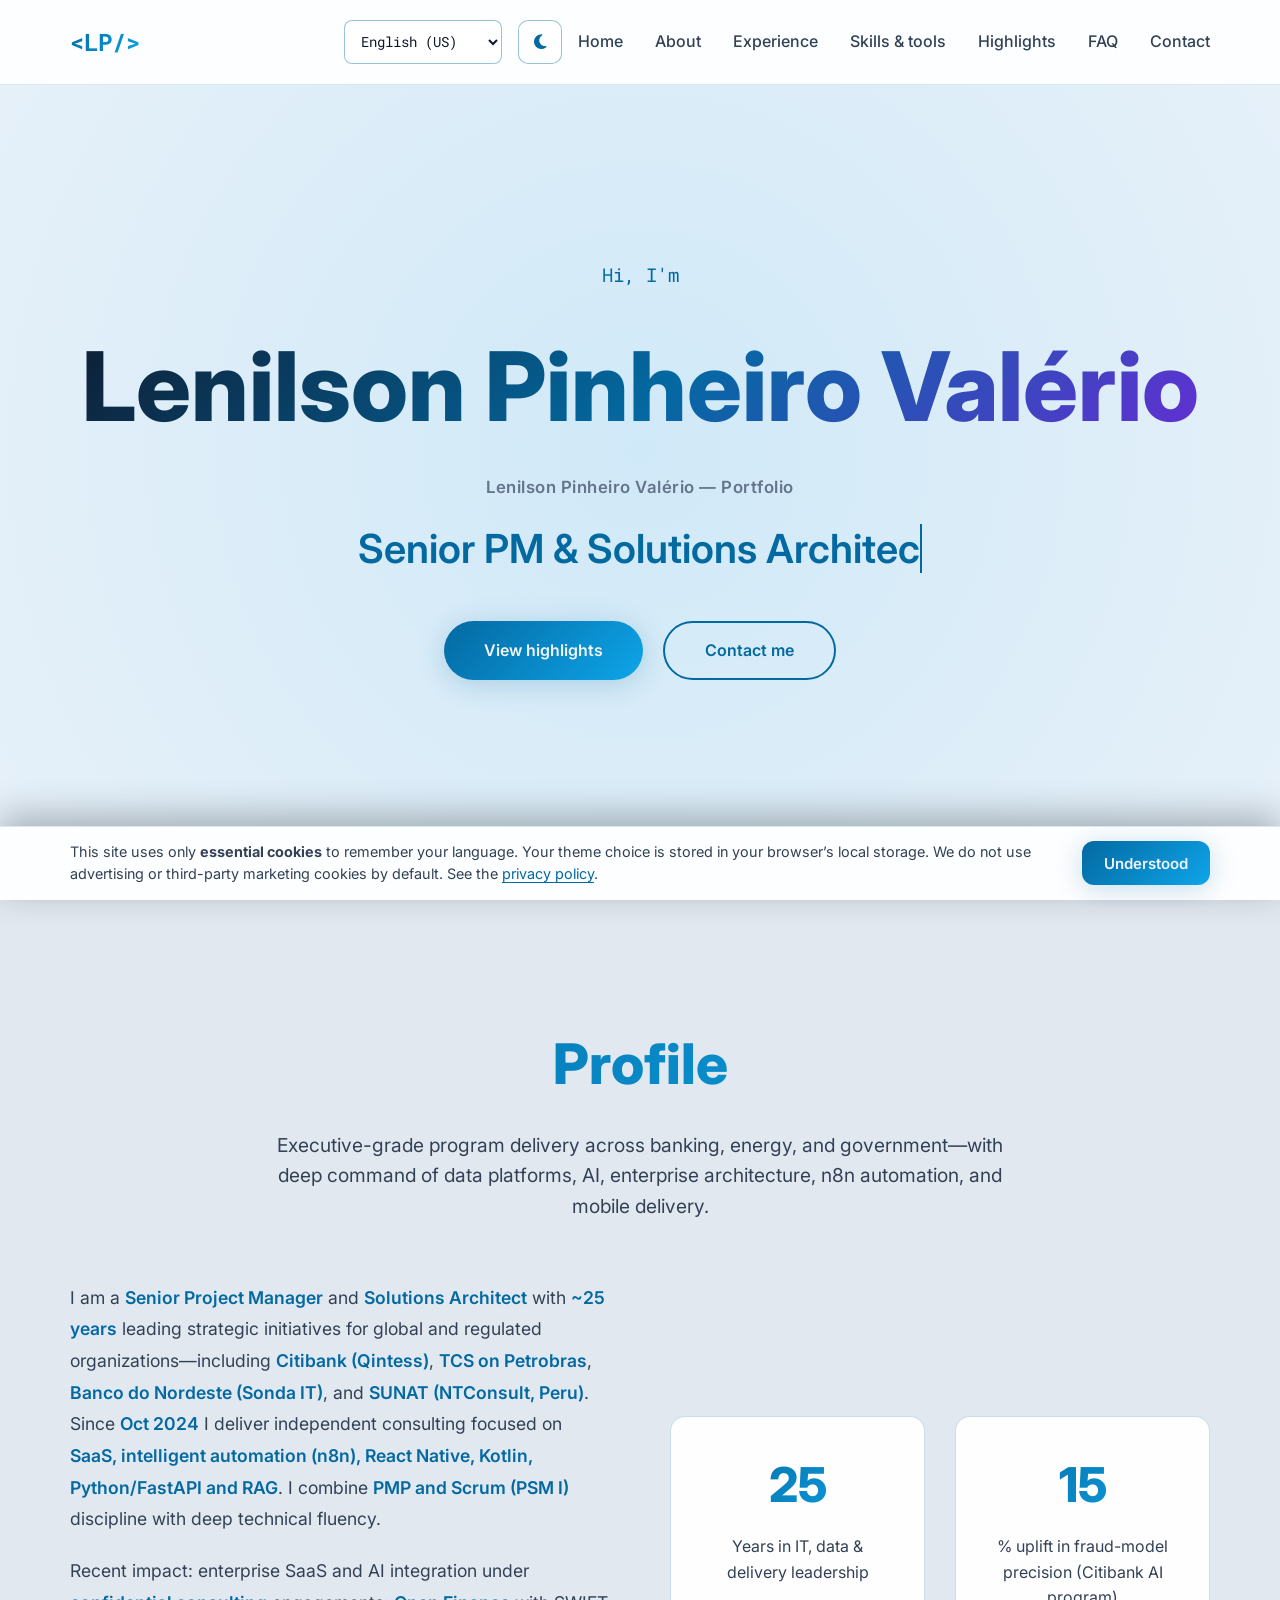
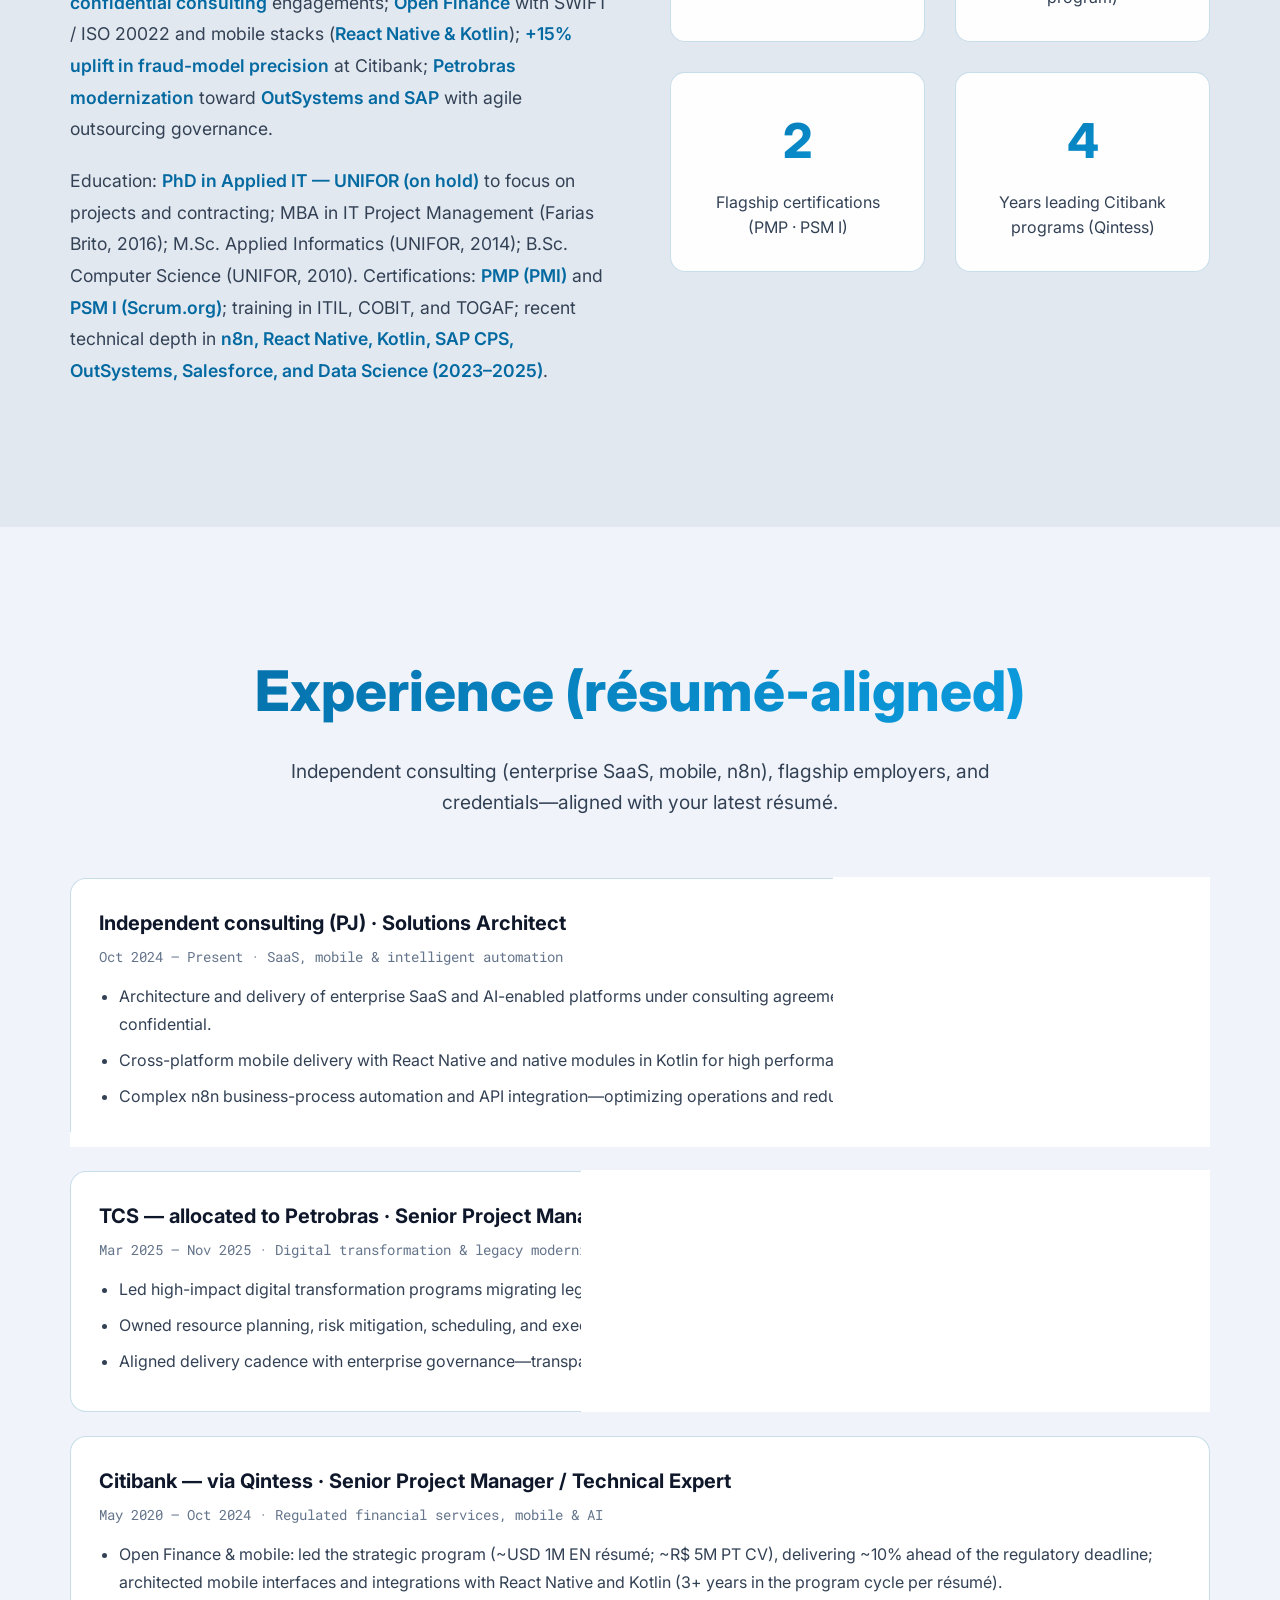
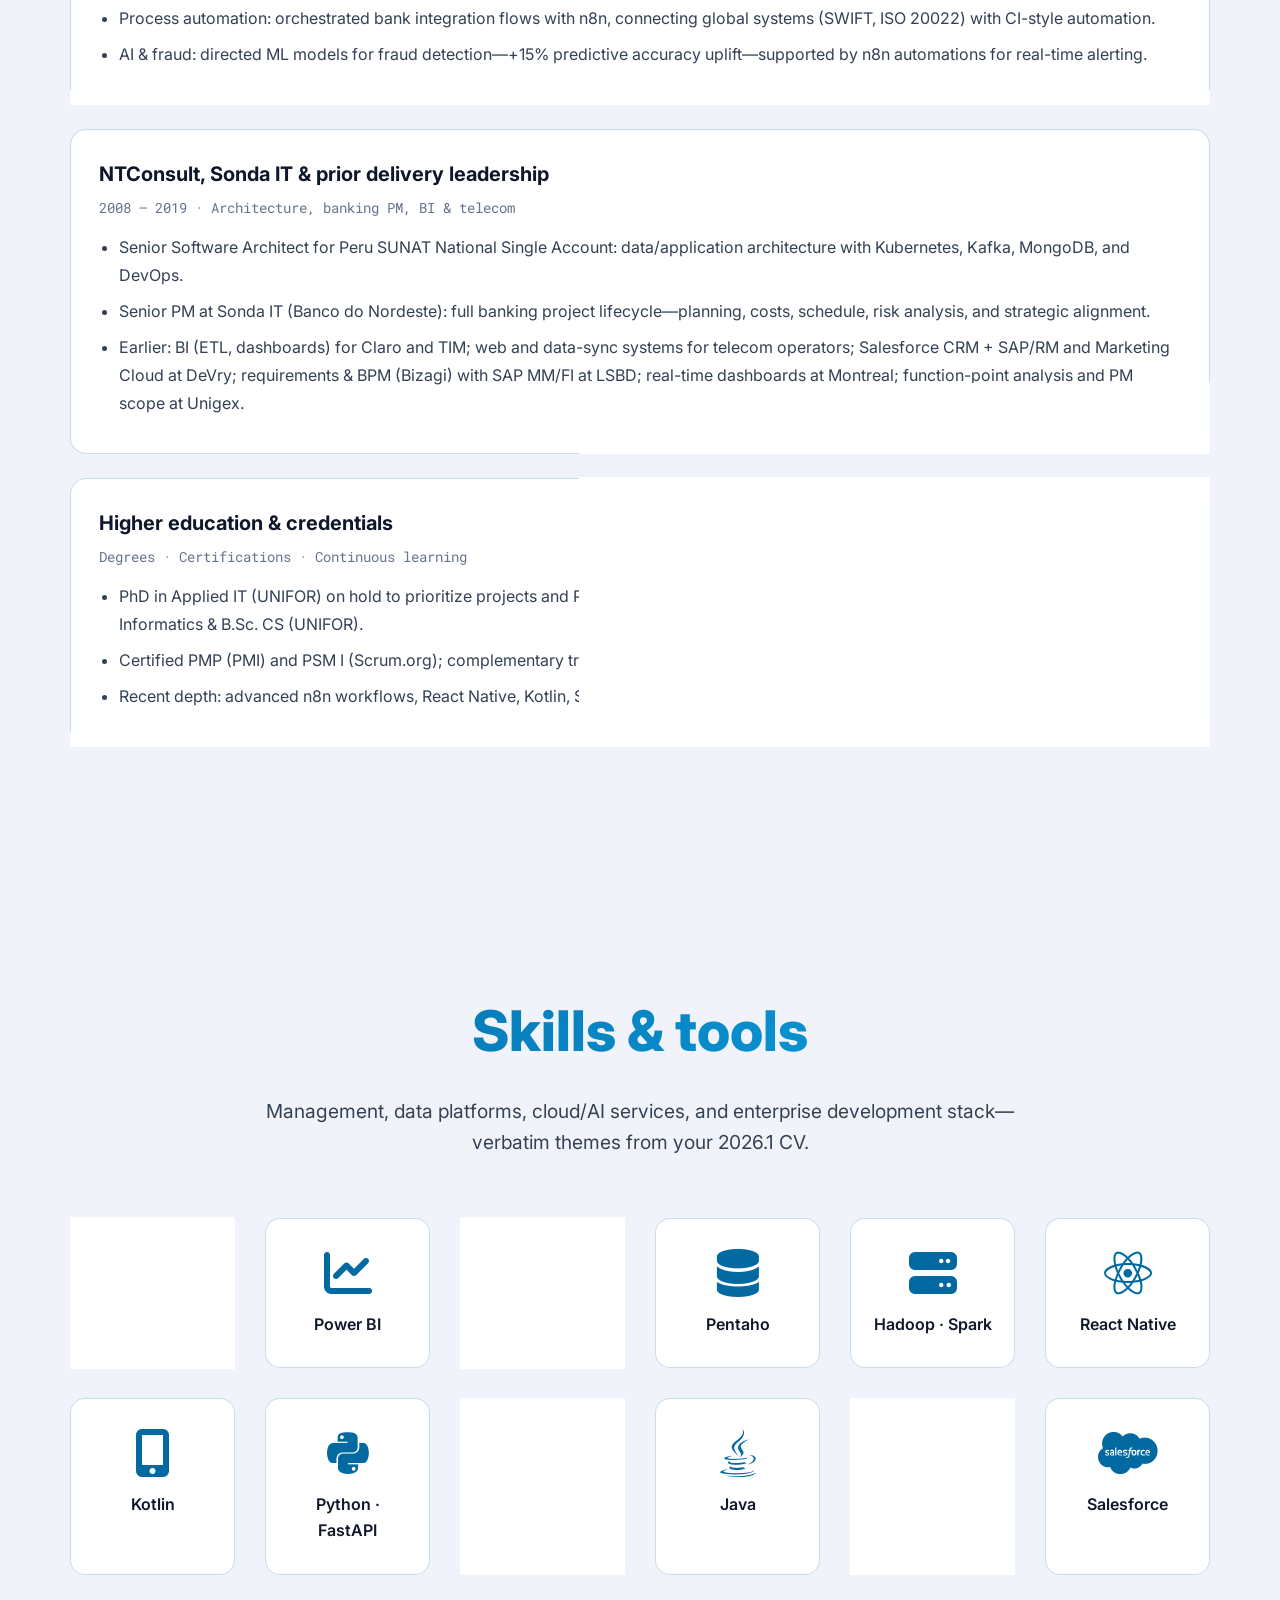
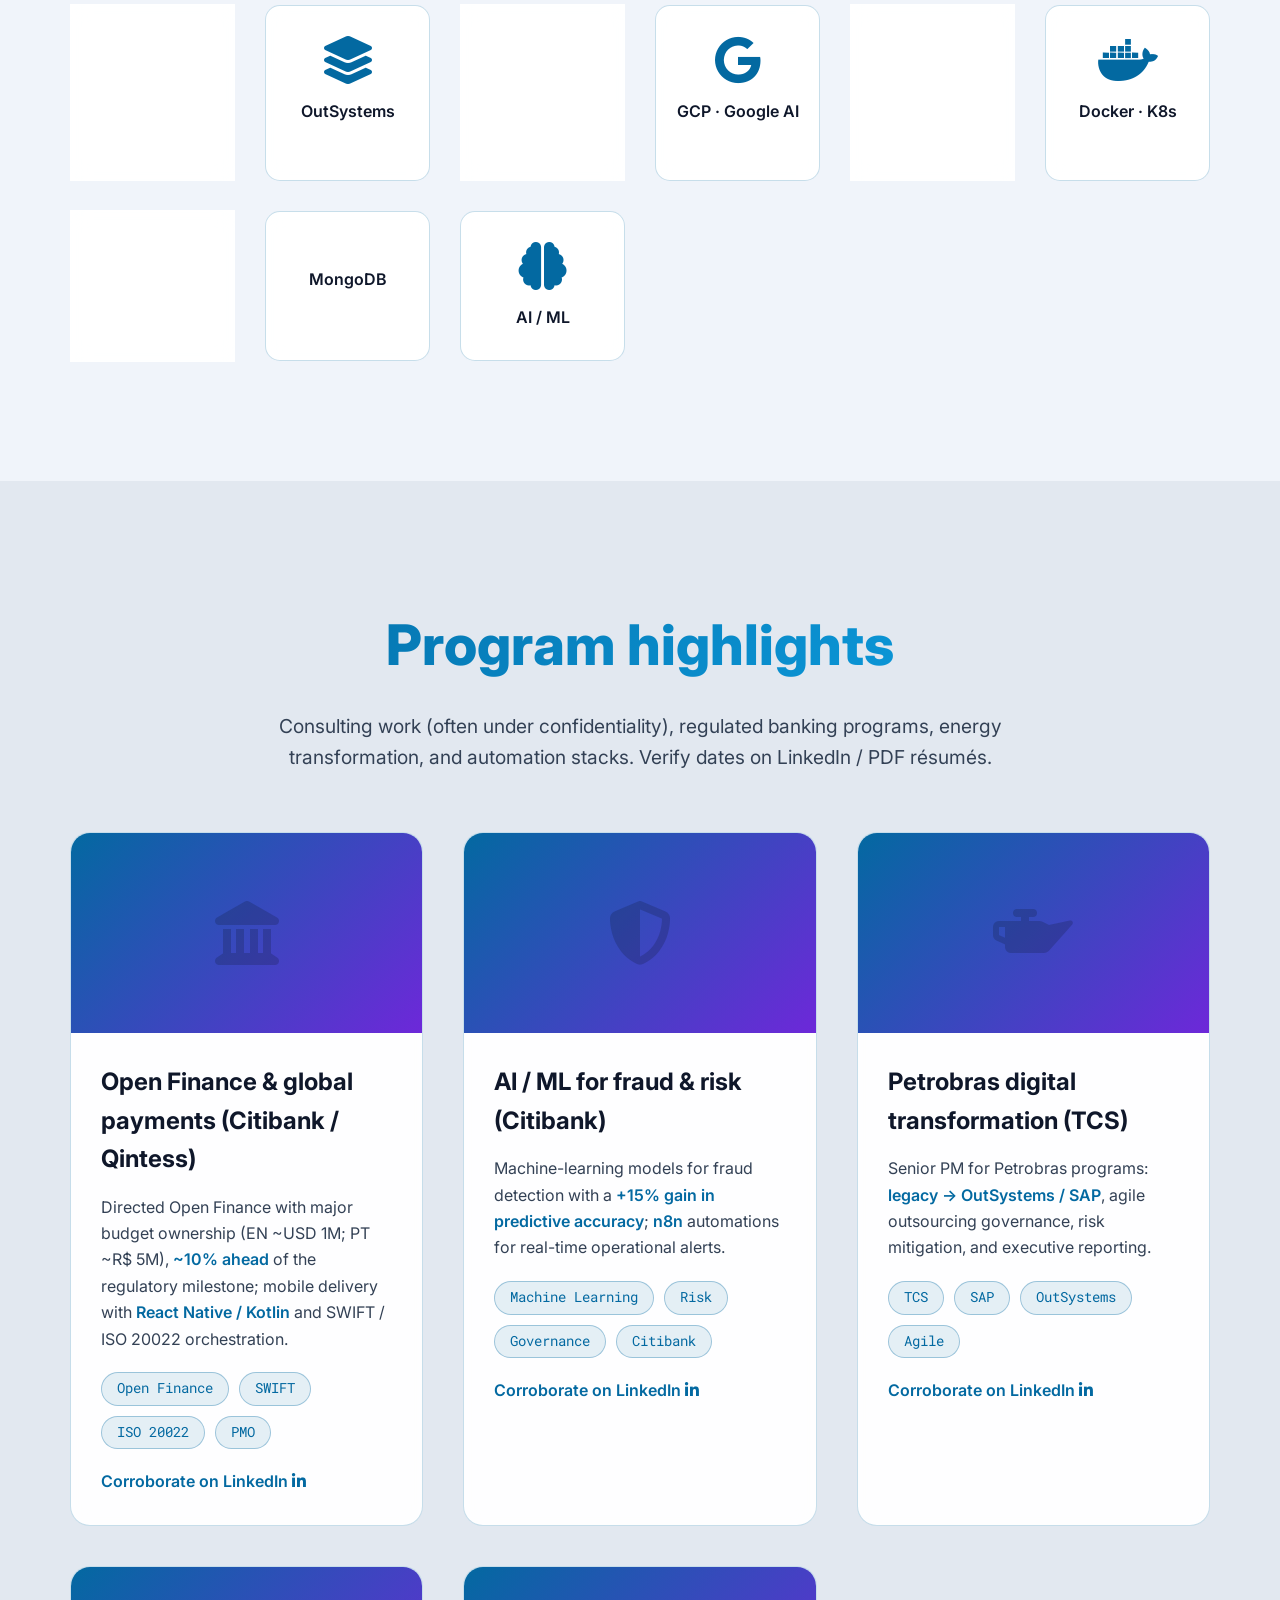
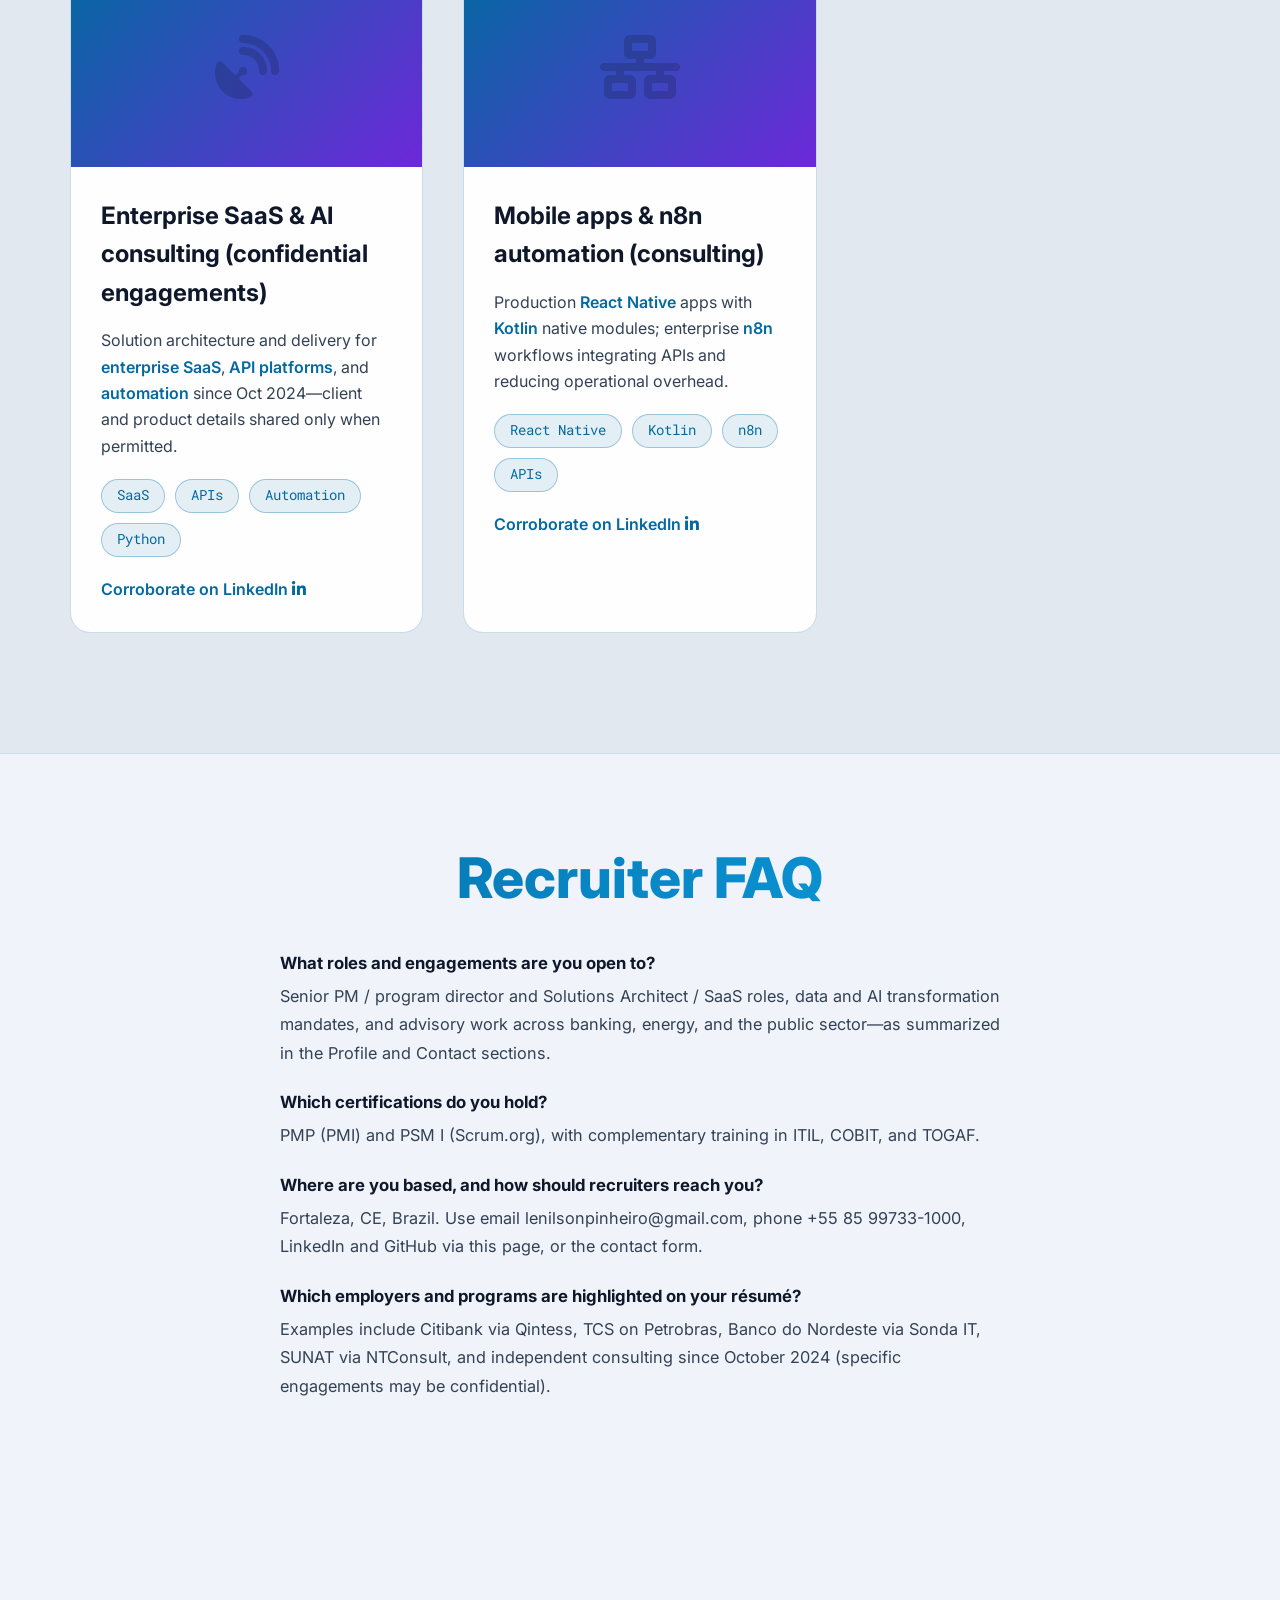
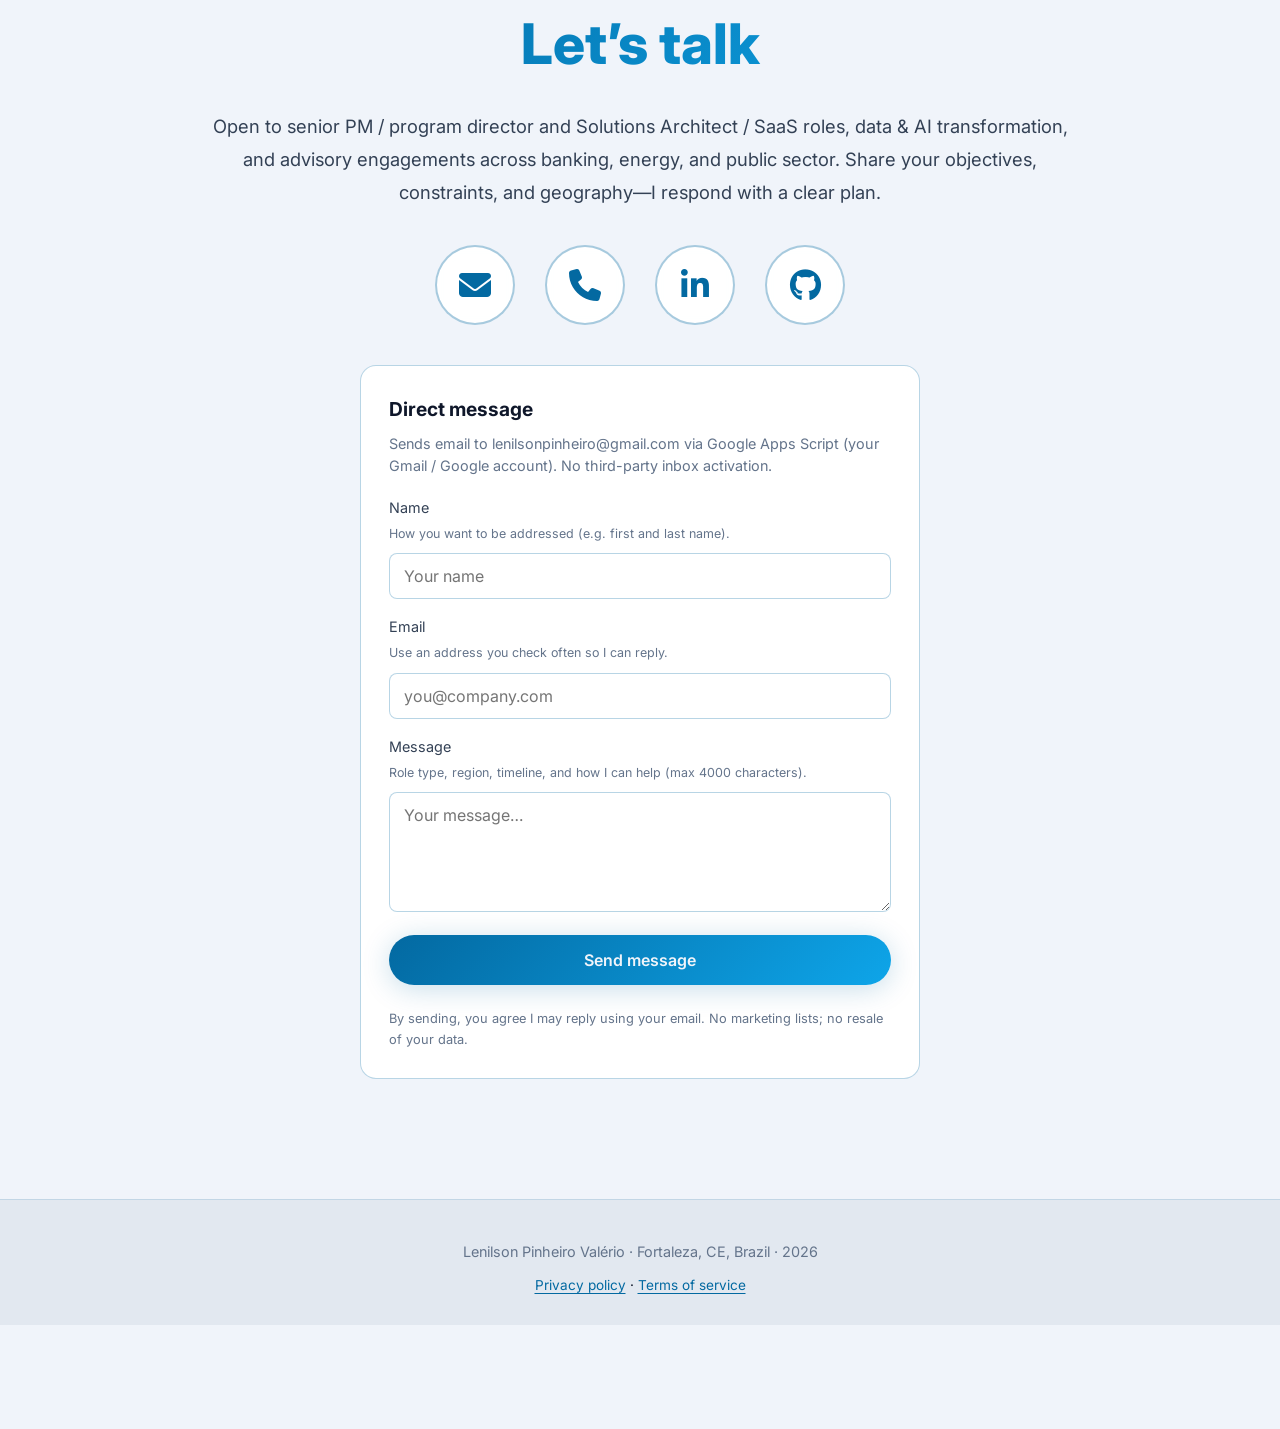
==== commit 7a118847: "Sync: v20260508, SW v25, sitemap/llms 2026-05-08, legais i18n Co-authored-by: Cursor <cursoragent@cu" ====
--- a/index.html
+++ b/index.html
@@ -62,9 +62,9 @@
     <link rel="dns-prefetch" href="https://cdnjs.cloudflare.com">
     <link href="https://fonts.googleapis.com/css2?family=Inter:wght@300;400;500;600;700;800&family=Roboto+Mono:wght@400;500;700&display=swap" rel="stylesheet" media="print" onload="this.media='all'">
     <noscript><link href="https://fonts.googleapis.com/css2?family=Inter:wght@300;400;500;600;700;800&family=Roboto+Mono:wght@400;500;700&display=swap" rel="stylesheet"></noscript>
-    <link rel="preload" href="css/site.css?v=20260507" as="style">
-    <link rel="preload" href="js/i18n.js?v=20260507" as="script">
-    <link rel="stylesheet" href="css/site.css?v=20260507">
+    <link rel="preload" href="css/site.css?v=20260508" as="style">
+    <link rel="preload" href="js/i18n.js?v=20260508" as="script">
+    <link rel="stylesheet" href="css/site.css?v=20260508">
     <link rel="stylesheet" href="https://cdnjs.cloudflare.com/ajax/libs/font-awesome/6.5.2/css/all.min.css" crossorigin="anonymous" referrerpolicy="no-referrer" media="print" onload="this.media='all'">
     <noscript><link rel="stylesheet" href="https://cdnjs.cloudflare.com/ajax/libs/font-awesome/6.5.2/css/all.min.css" crossorigin="anonymous"></noscript>
 
@@ -416,10 +416,10 @@
         </div>
     </footer>
 
-    <script src="js/contact-endpoint.js?v=20260507" defer></script>
-    <script src="js/contact-form.js?v=20260507" defer></script>
-    <script src="js/i18n.js?v=20260507" defer></script>
-    <script src="js/theme.js?v=20260507" defer></script>
+    <script src="js/contact-endpoint.js?v=20260508" defer></script>
+    <script src="js/contact-form.js?v=20260508" defer></script>
+    <script src="js/i18n.js?v=20260508" defer></script>
+    <script src="js/theme.js?v=20260508" defer></script>
     <script>
         window.addEventListener('load', function () {
             var loadingScreen = document.getElementById('loadingScreen');
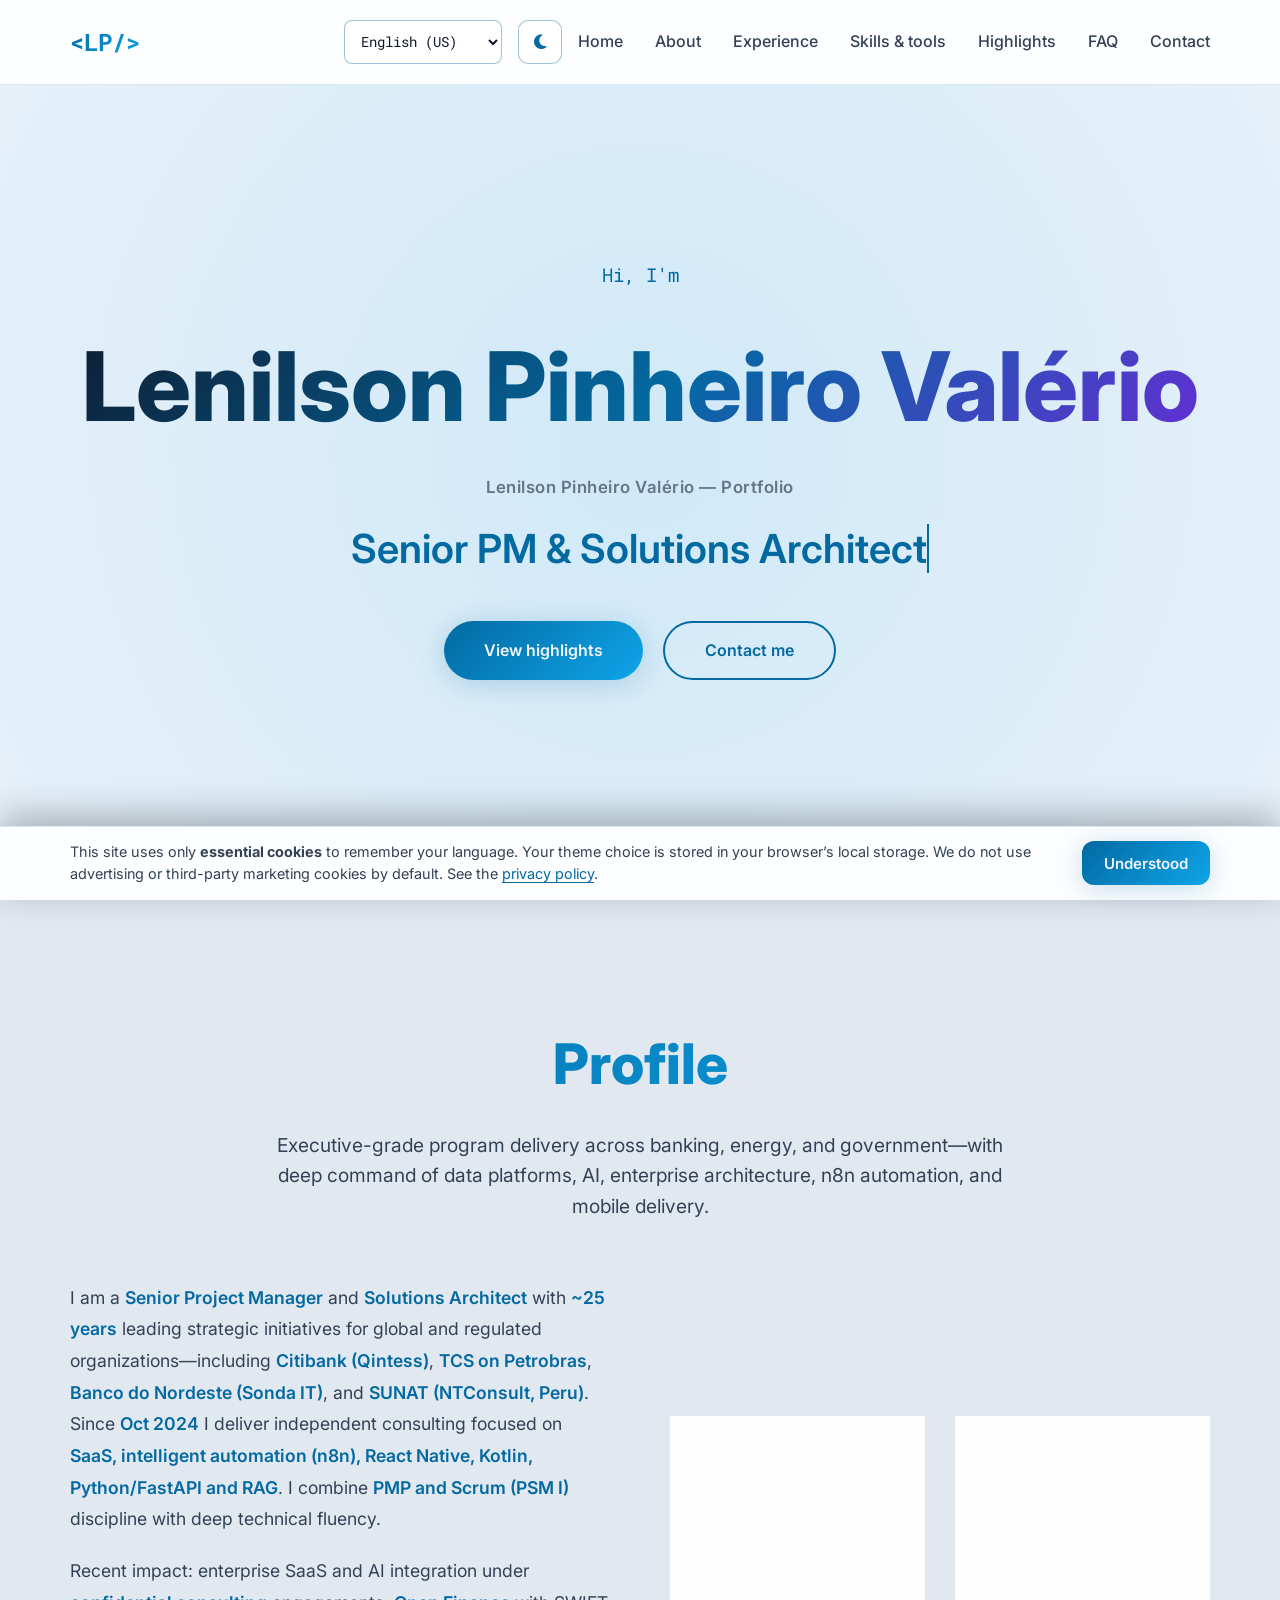
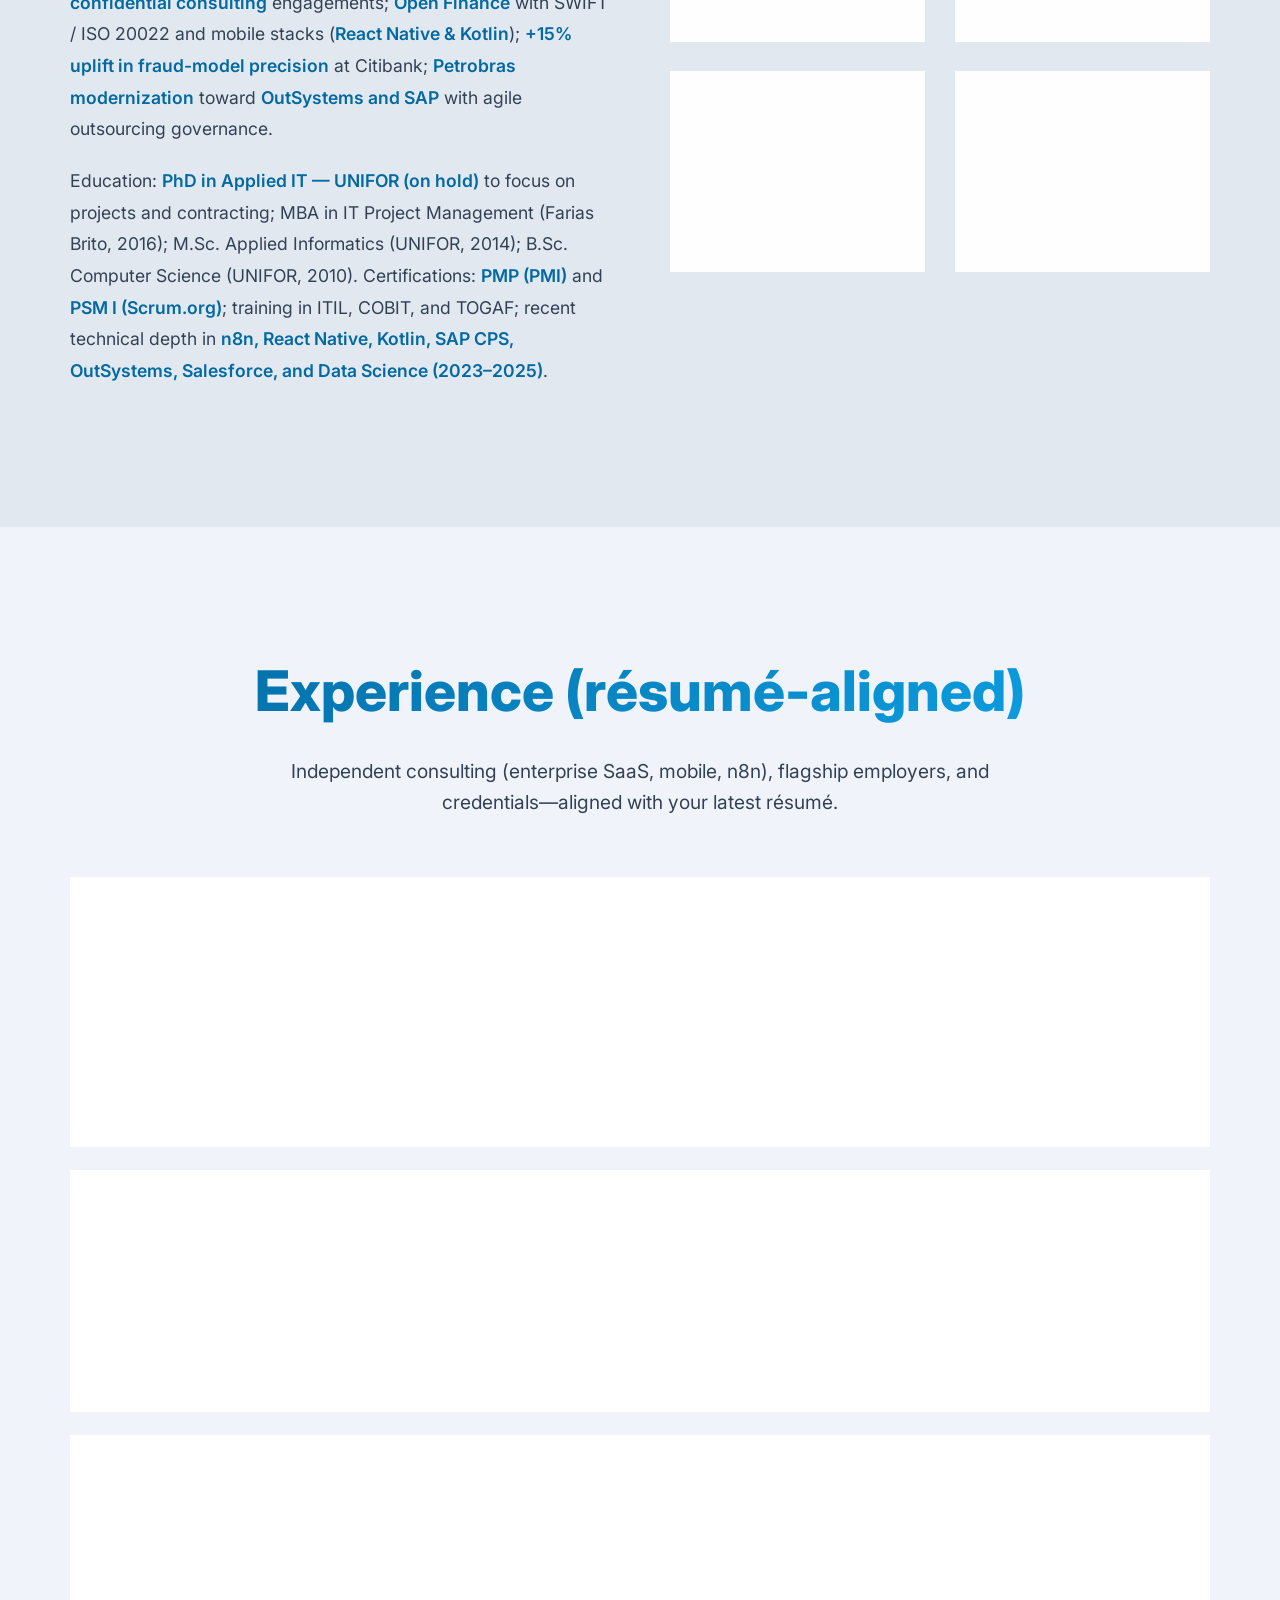
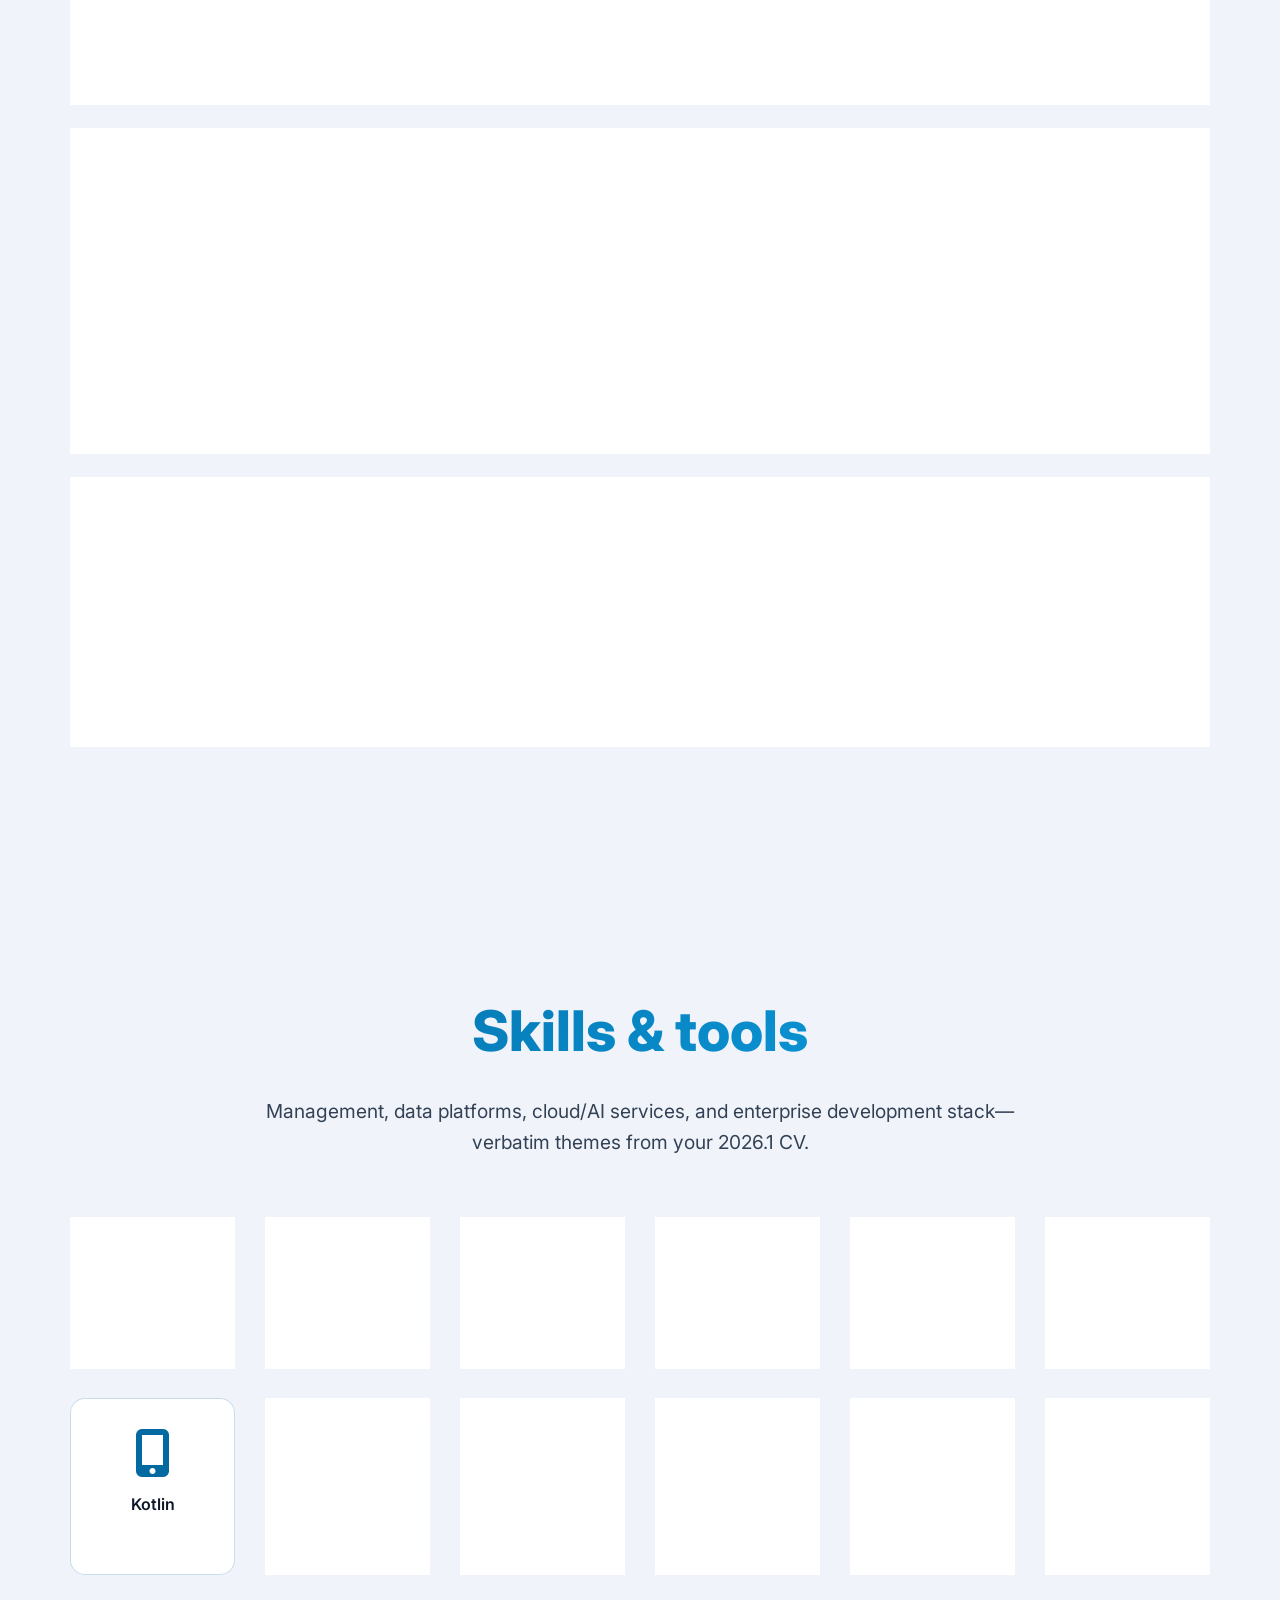
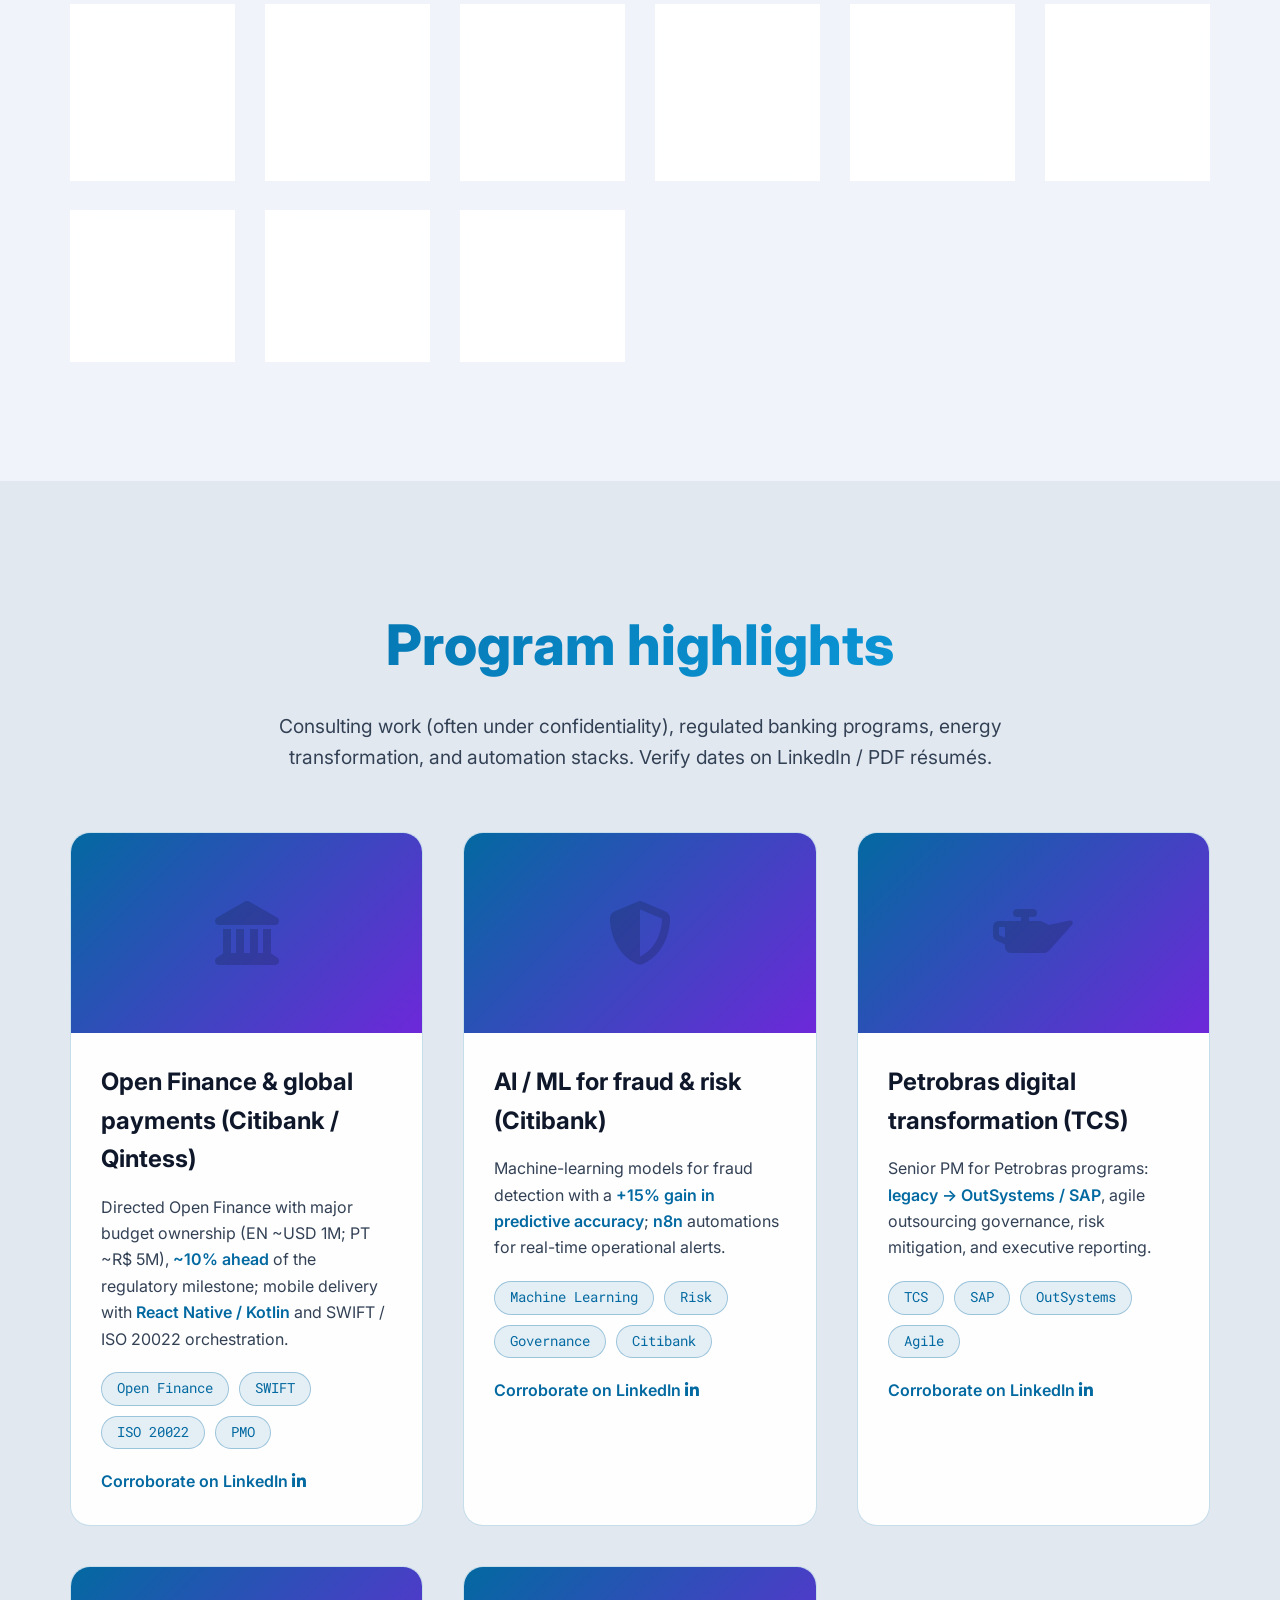
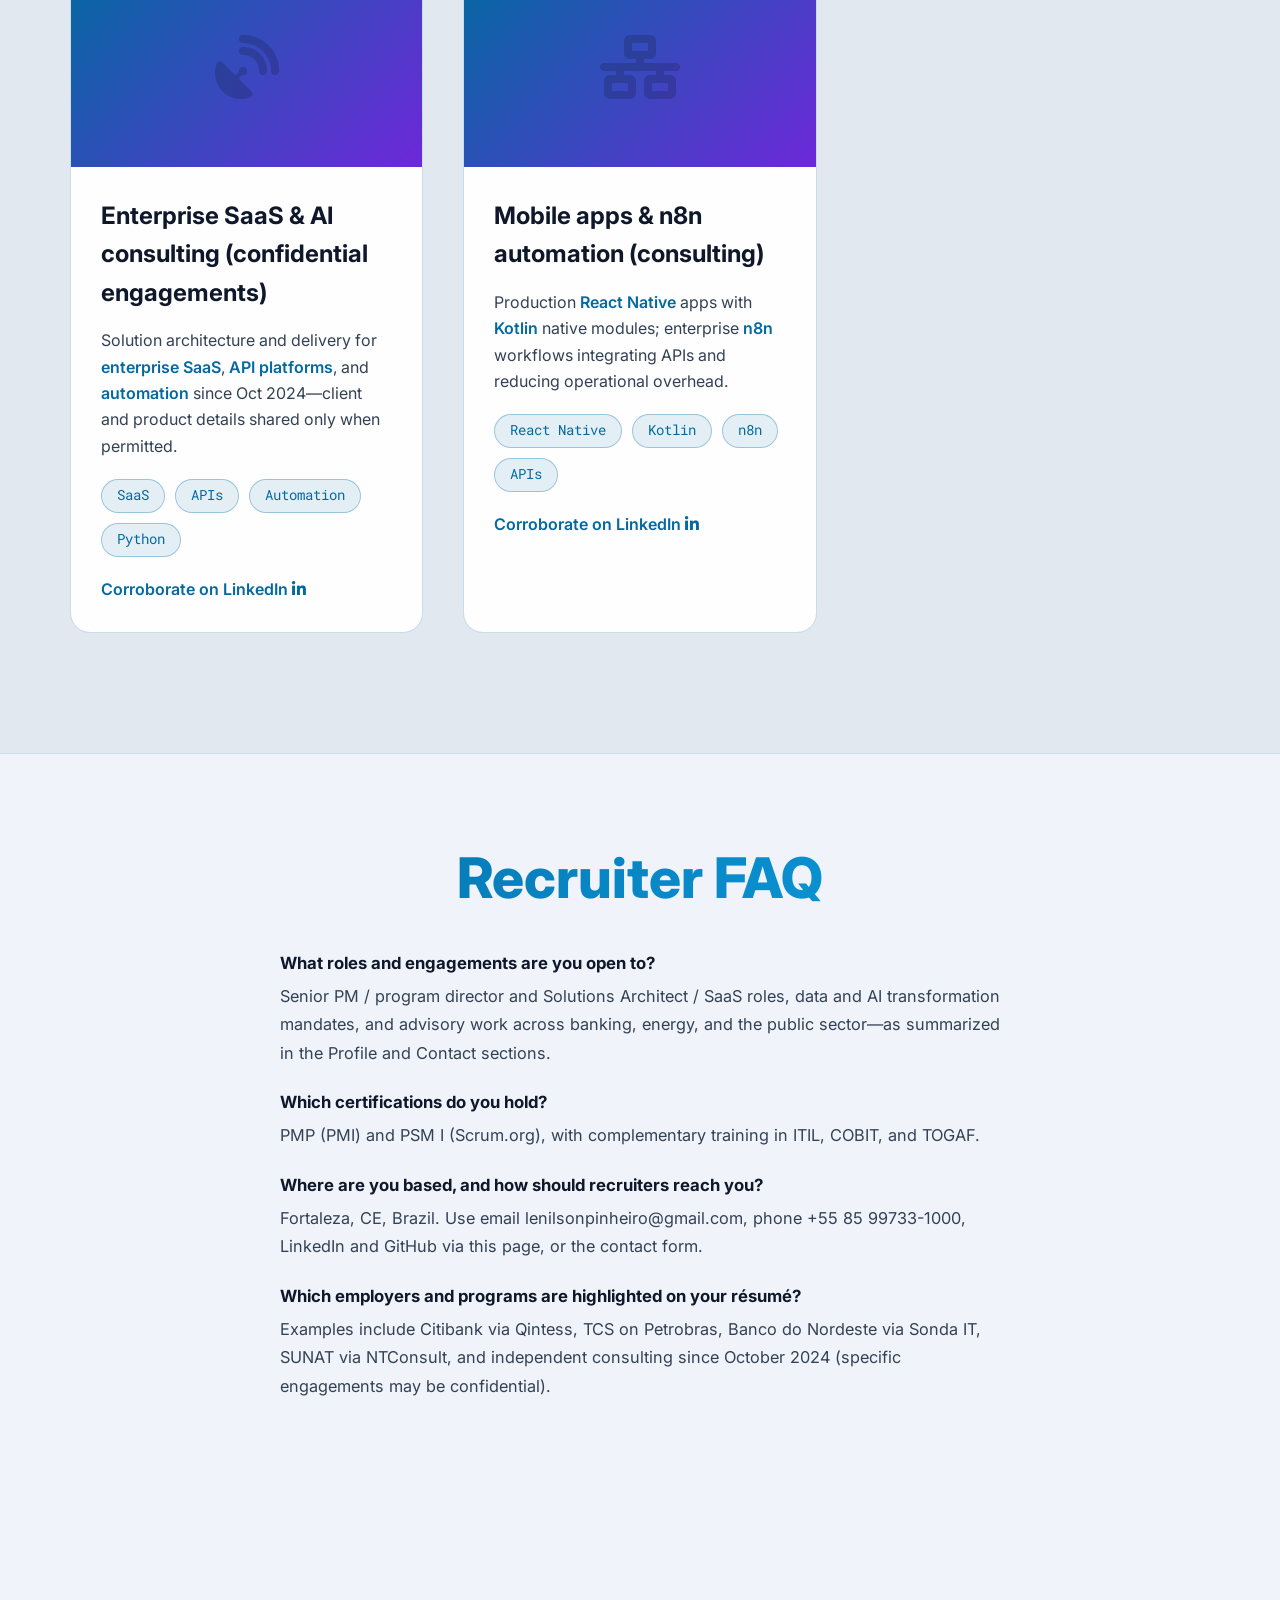
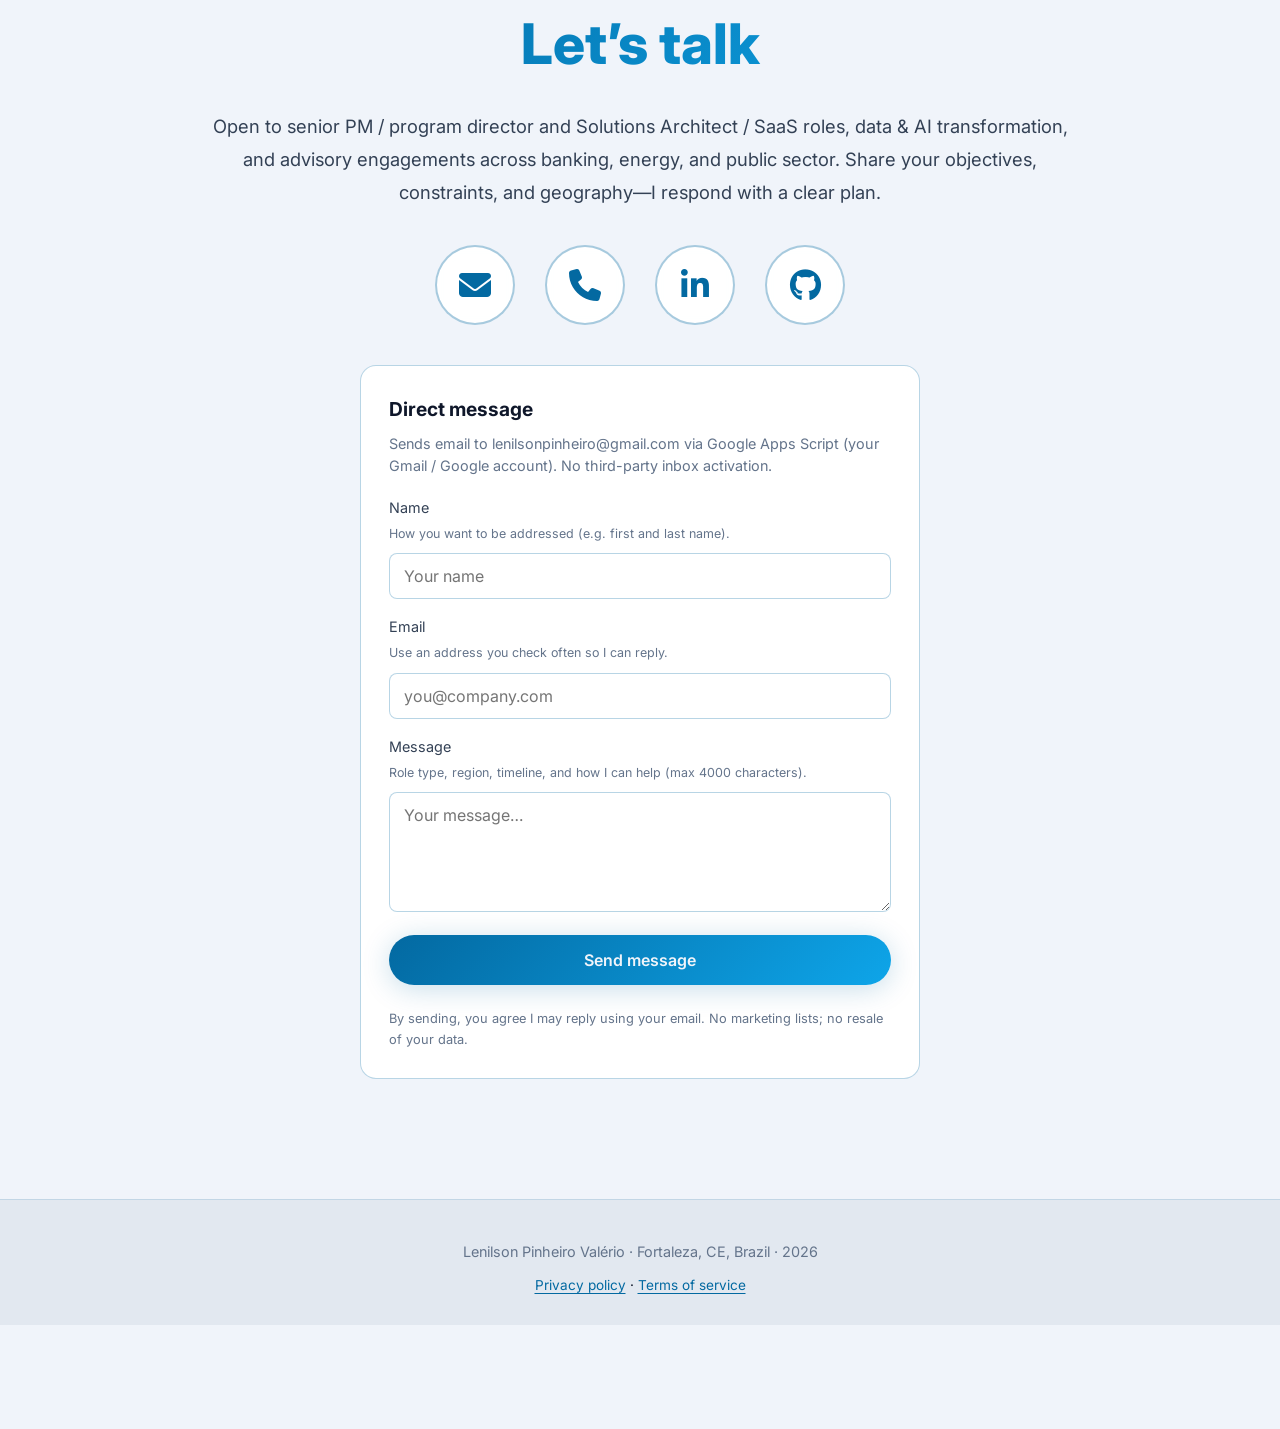
==== commit f1e5a5d4: "UX: tooltips executivos (stack/CV) EN/PT/ES; sync v20260509 Co-authored-by: Cursor <cursoragent@curs" ====
--- a/index.html
+++ b/index.html
@@ -62,9 +62,9 @@
     <link rel="dns-prefetch" href="https://cdnjs.cloudflare.com">
     <link href="https://fonts.googleapis.com/css2?family=Inter:wght@300;400;500;600;700;800&family=Roboto+Mono:wght@400;500;700&display=swap" rel="stylesheet" media="print" onload="this.media='all'">
     <noscript><link href="https://fonts.googleapis.com/css2?family=Inter:wght@300;400;500;600;700;800&family=Roboto+Mono:wght@400;500;700&display=swap" rel="stylesheet"></noscript>
-    <link rel="preload" href="css/site.css?v=20260508" as="style">
-    <link rel="preload" href="js/i18n.js?v=20260508" as="script">
-    <link rel="stylesheet" href="css/site.css?v=20260508">
+    <link rel="preload" href="css/site.css?v=20260509" as="style">
+    <link rel="preload" href="js/i18n.js?v=20260509" as="script">
+    <link rel="stylesheet" href="css/site.css?v=20260509">
     <link rel="stylesheet" href="https://cdnjs.cloudflare.com/ajax/libs/font-awesome/6.5.2/css/all.min.css" crossorigin="anonymous" referrerpolicy="no-referrer" media="print" onload="this.media='all'">
     <noscript><link rel="stylesheet" href="https://cdnjs.cloudflare.com/ajax/libs/font-awesome/6.5.2/css/all.min.css" crossorigin="anonymous"></noscript>
 
@@ -416,10 +416,10 @@
         </div>
     </footer>
 
-    <script src="js/contact-endpoint.js?v=20260508" defer></script>
-    <script src="js/contact-form.js?v=20260508" defer></script>
-    <script src="js/i18n.js?v=20260508" defer></script>
-    <script src="js/theme.js?v=20260508" defer></script>
+    <script src="js/contact-endpoint.js?v=20260509" defer></script>
+    <script src="js/contact-form.js?v=20260509" defer></script>
+    <script src="js/i18n.js?v=20260509" defer></script>
+    <script src="js/theme.js?v=20260509" defer></script>
     <script>
         window.addEventListener('load', function () {
             var loadingScreen = document.getElementById('loadingScreen');
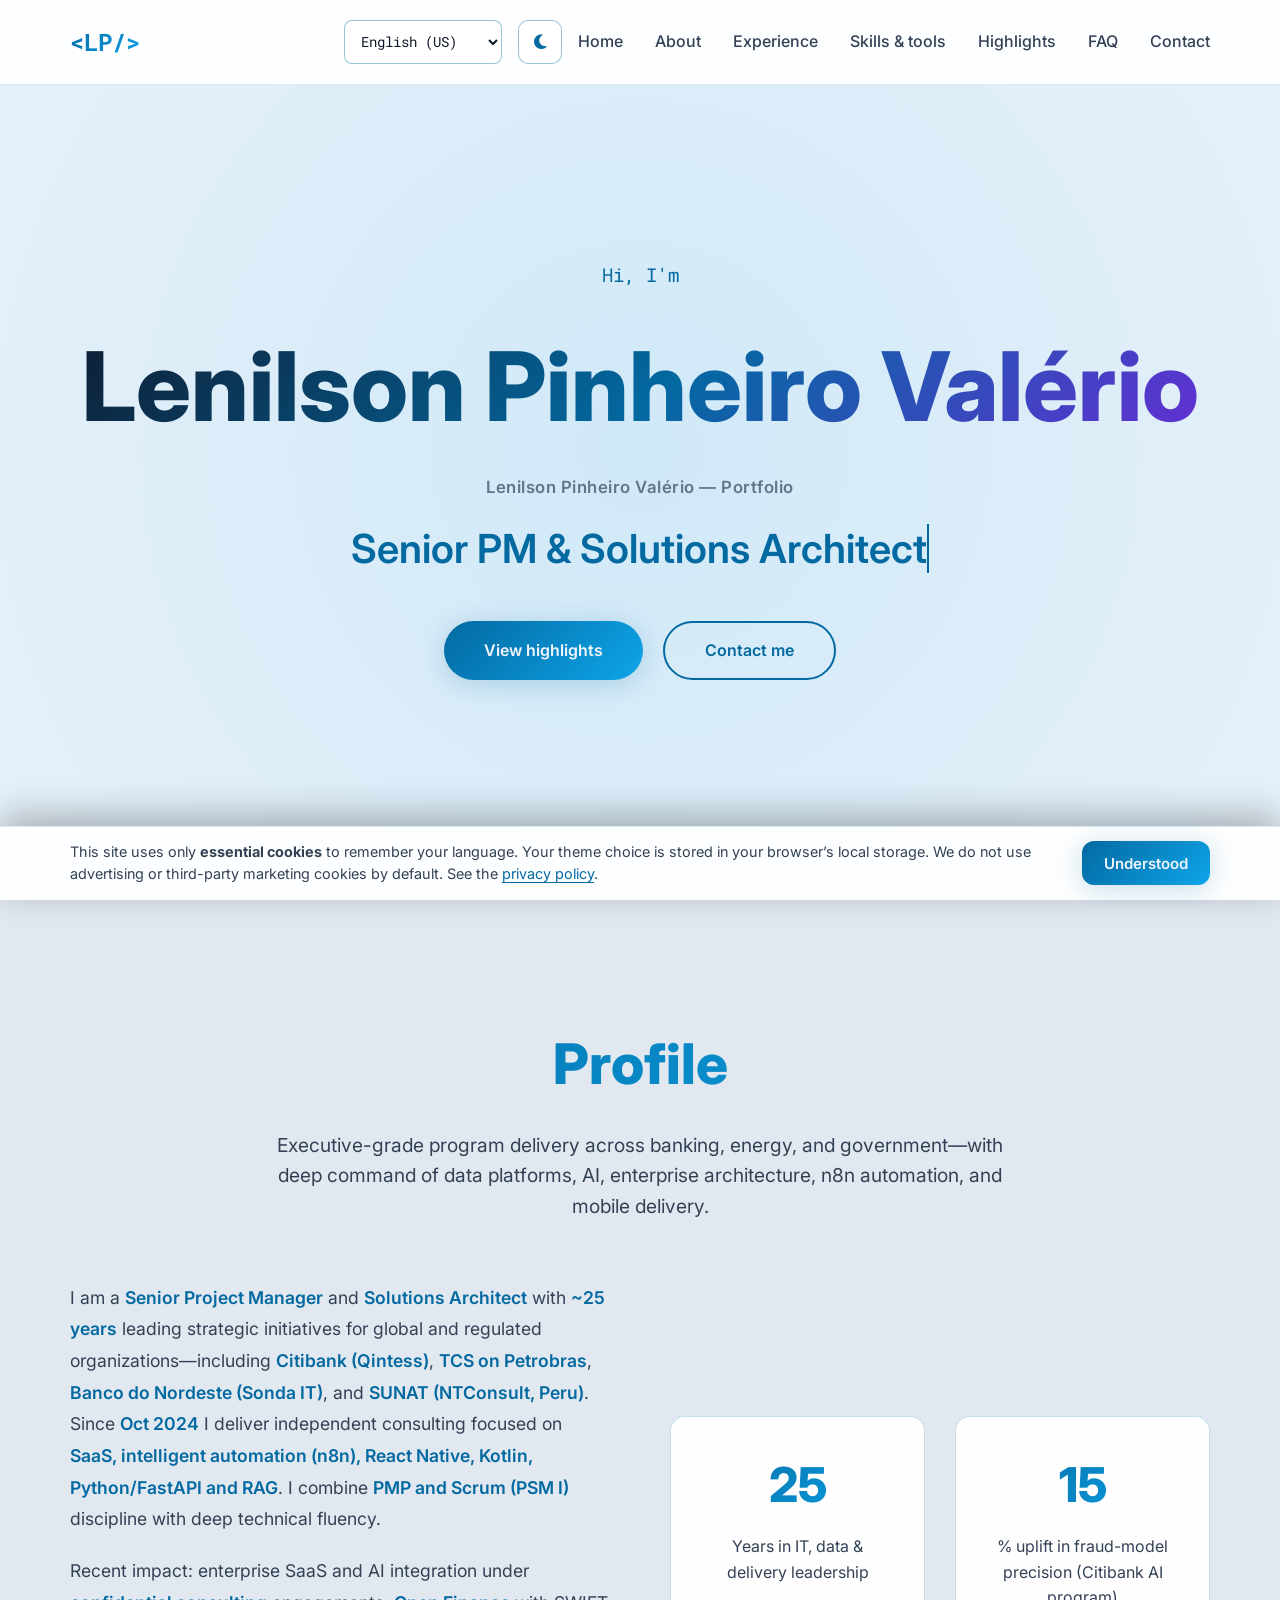
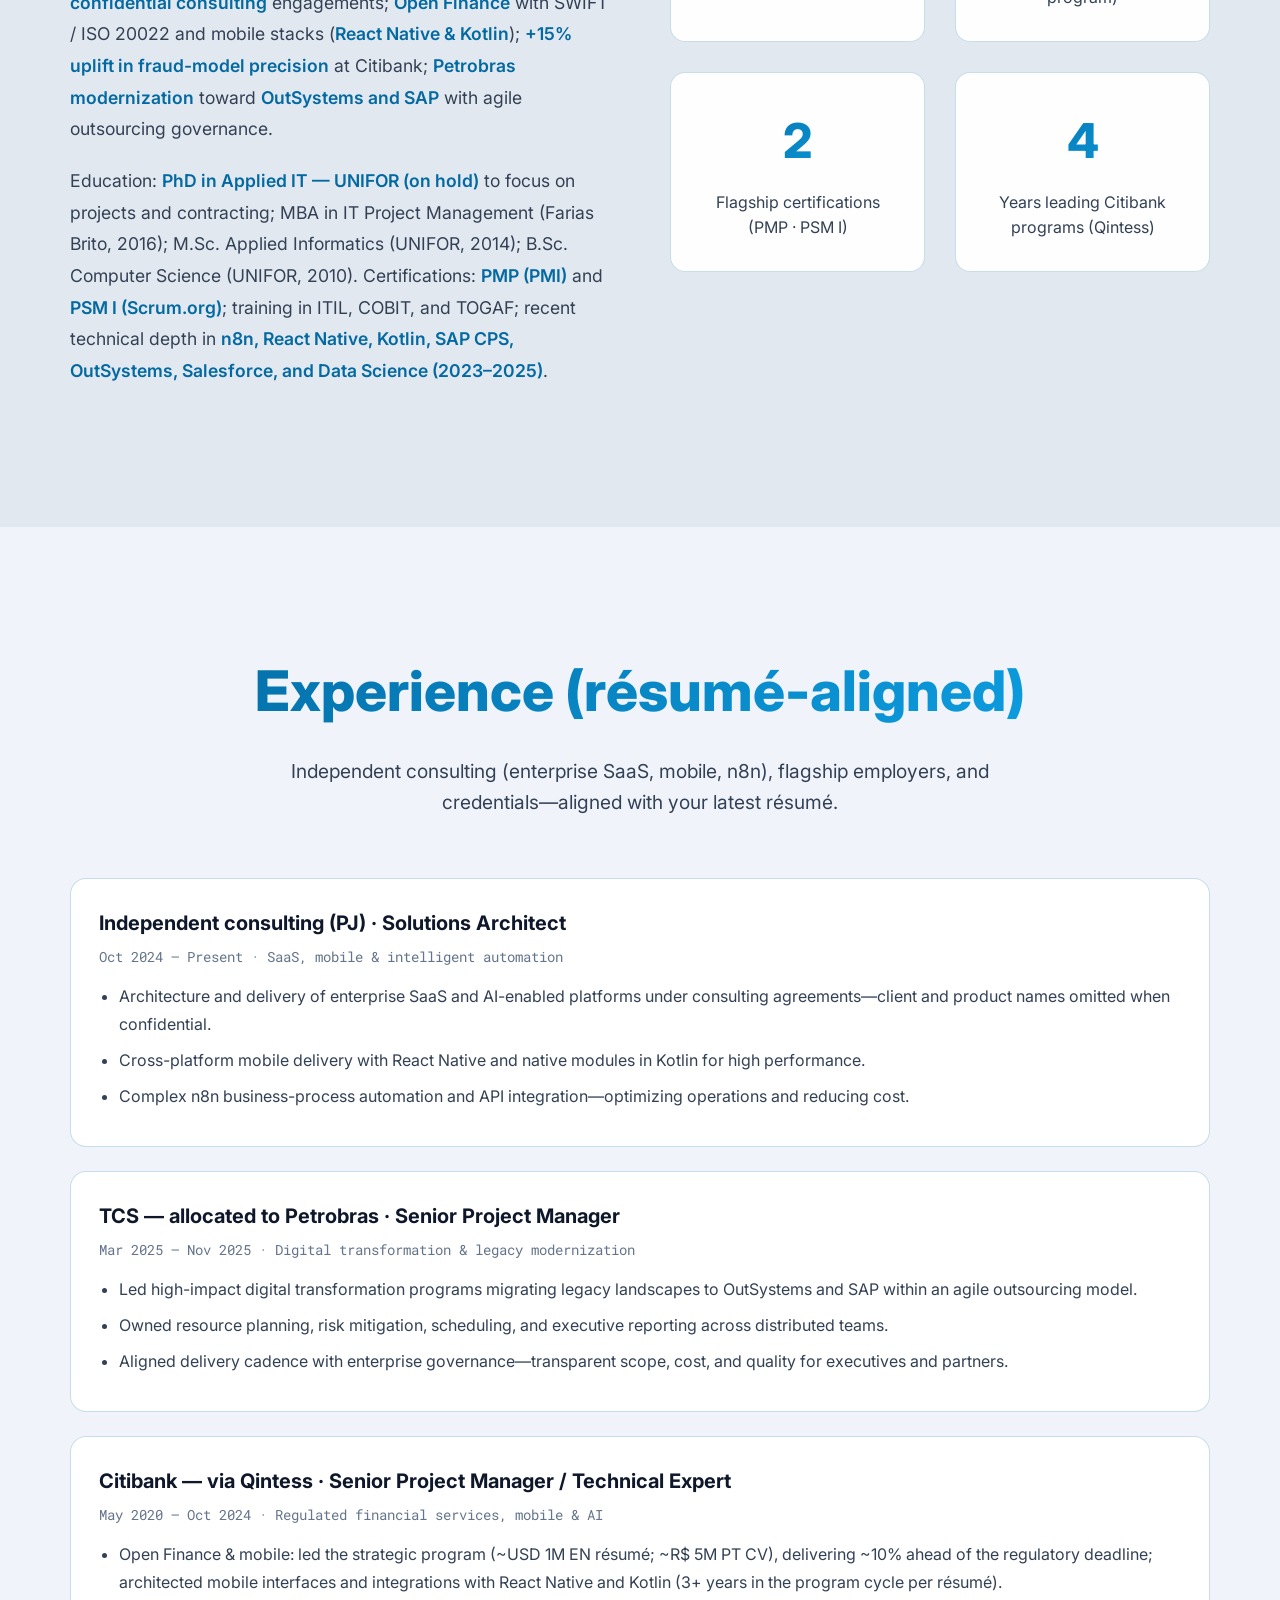
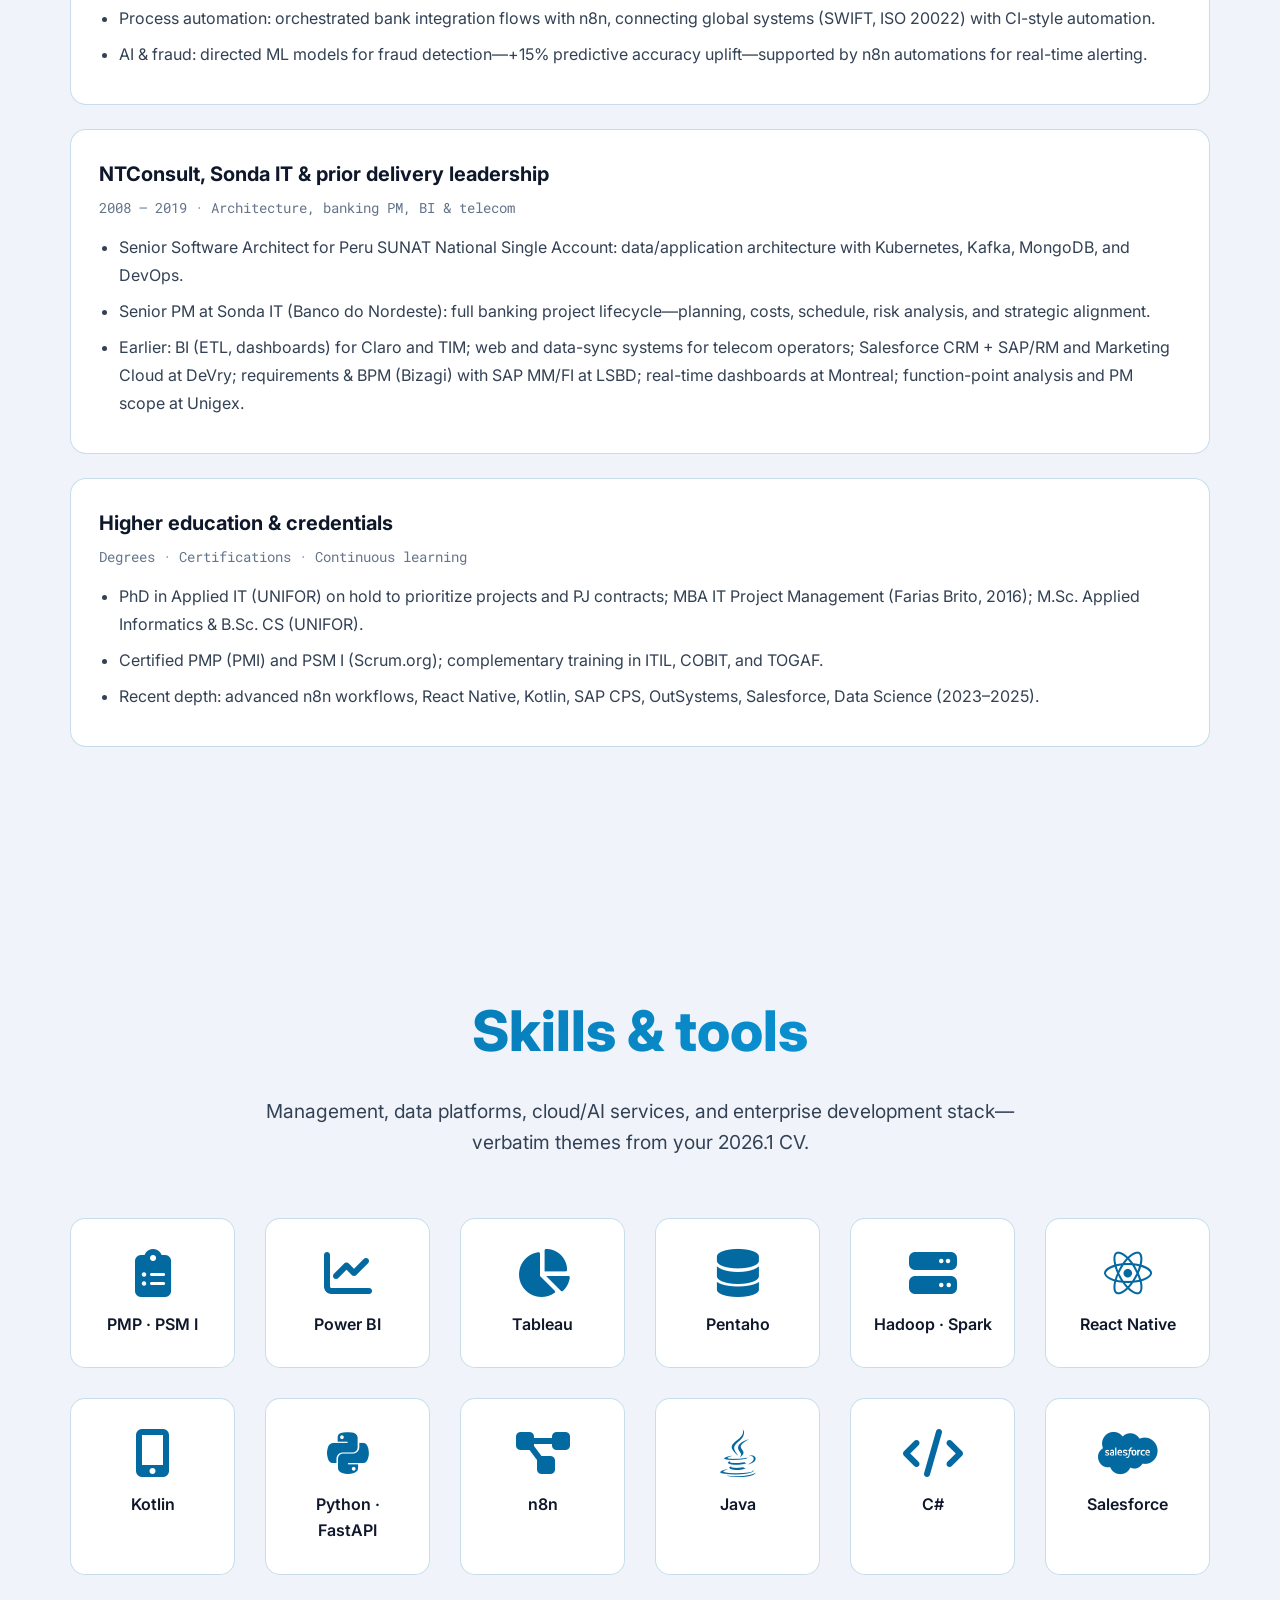
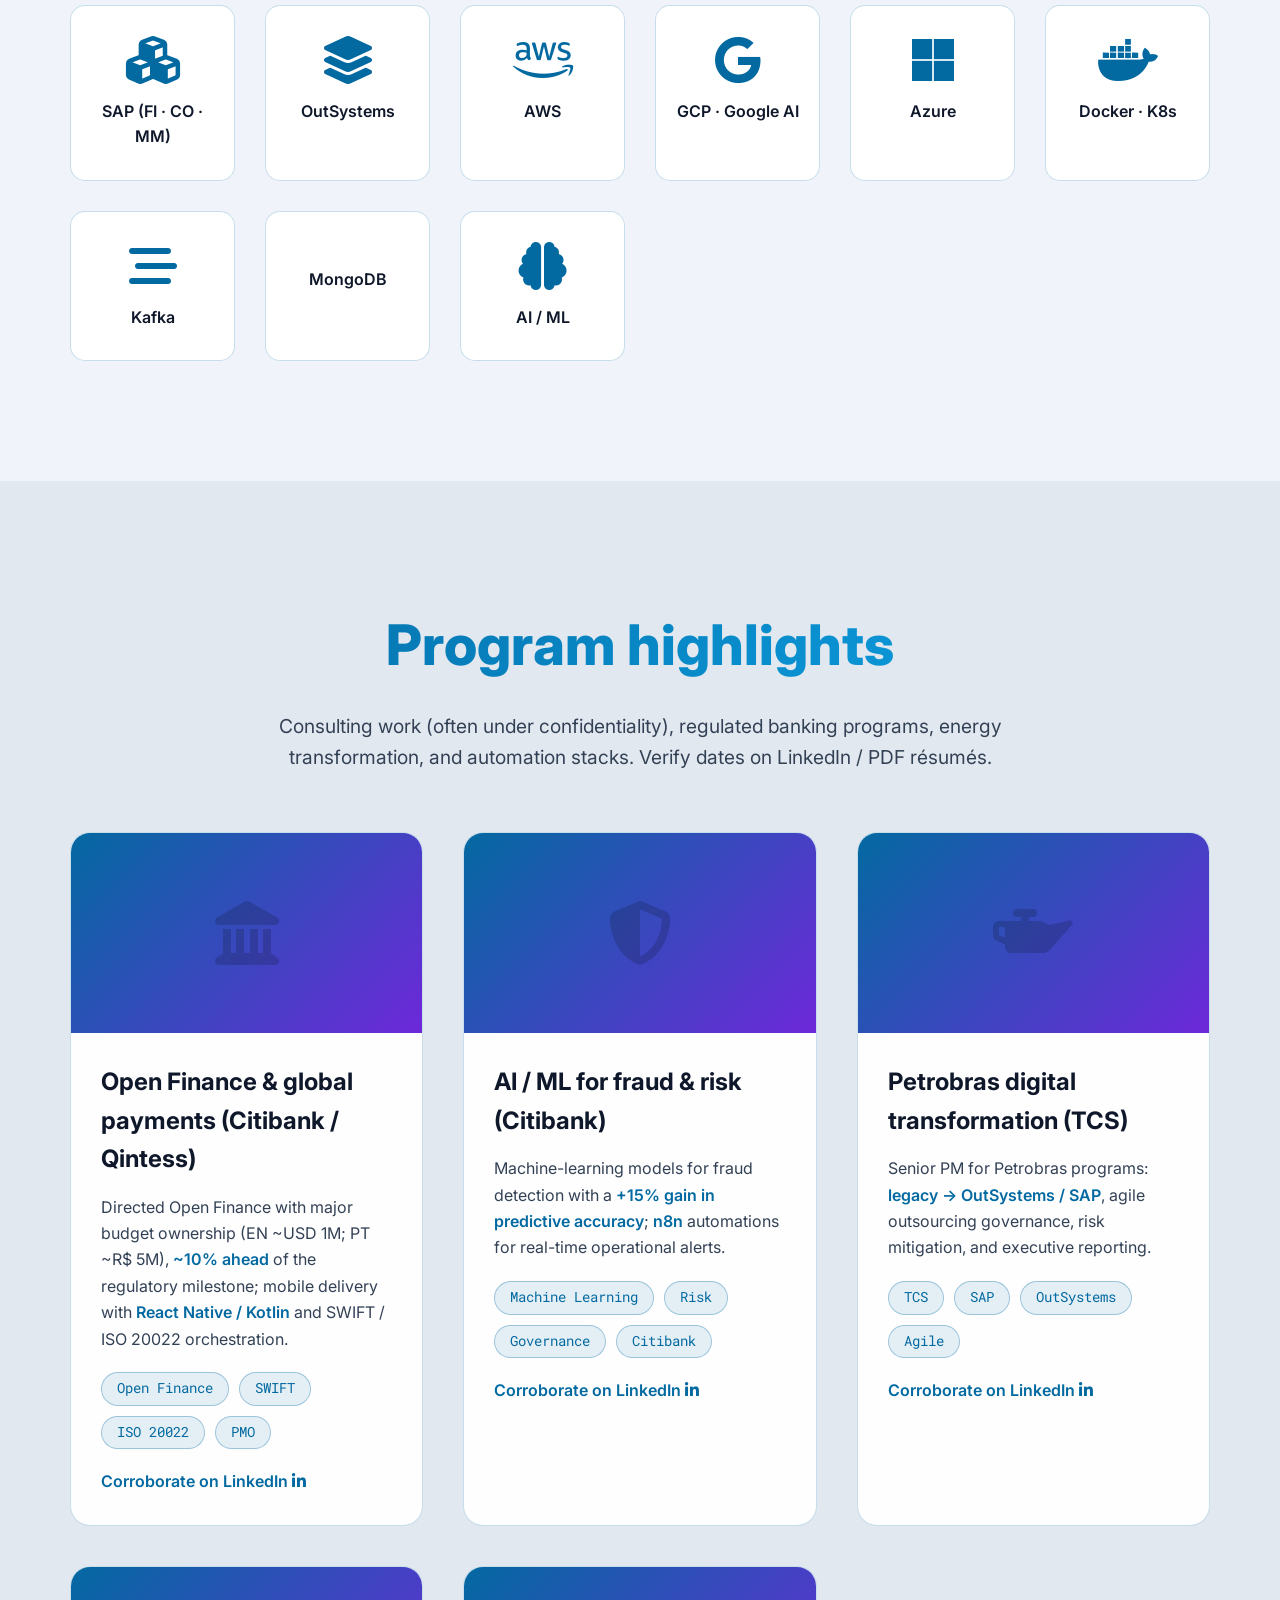
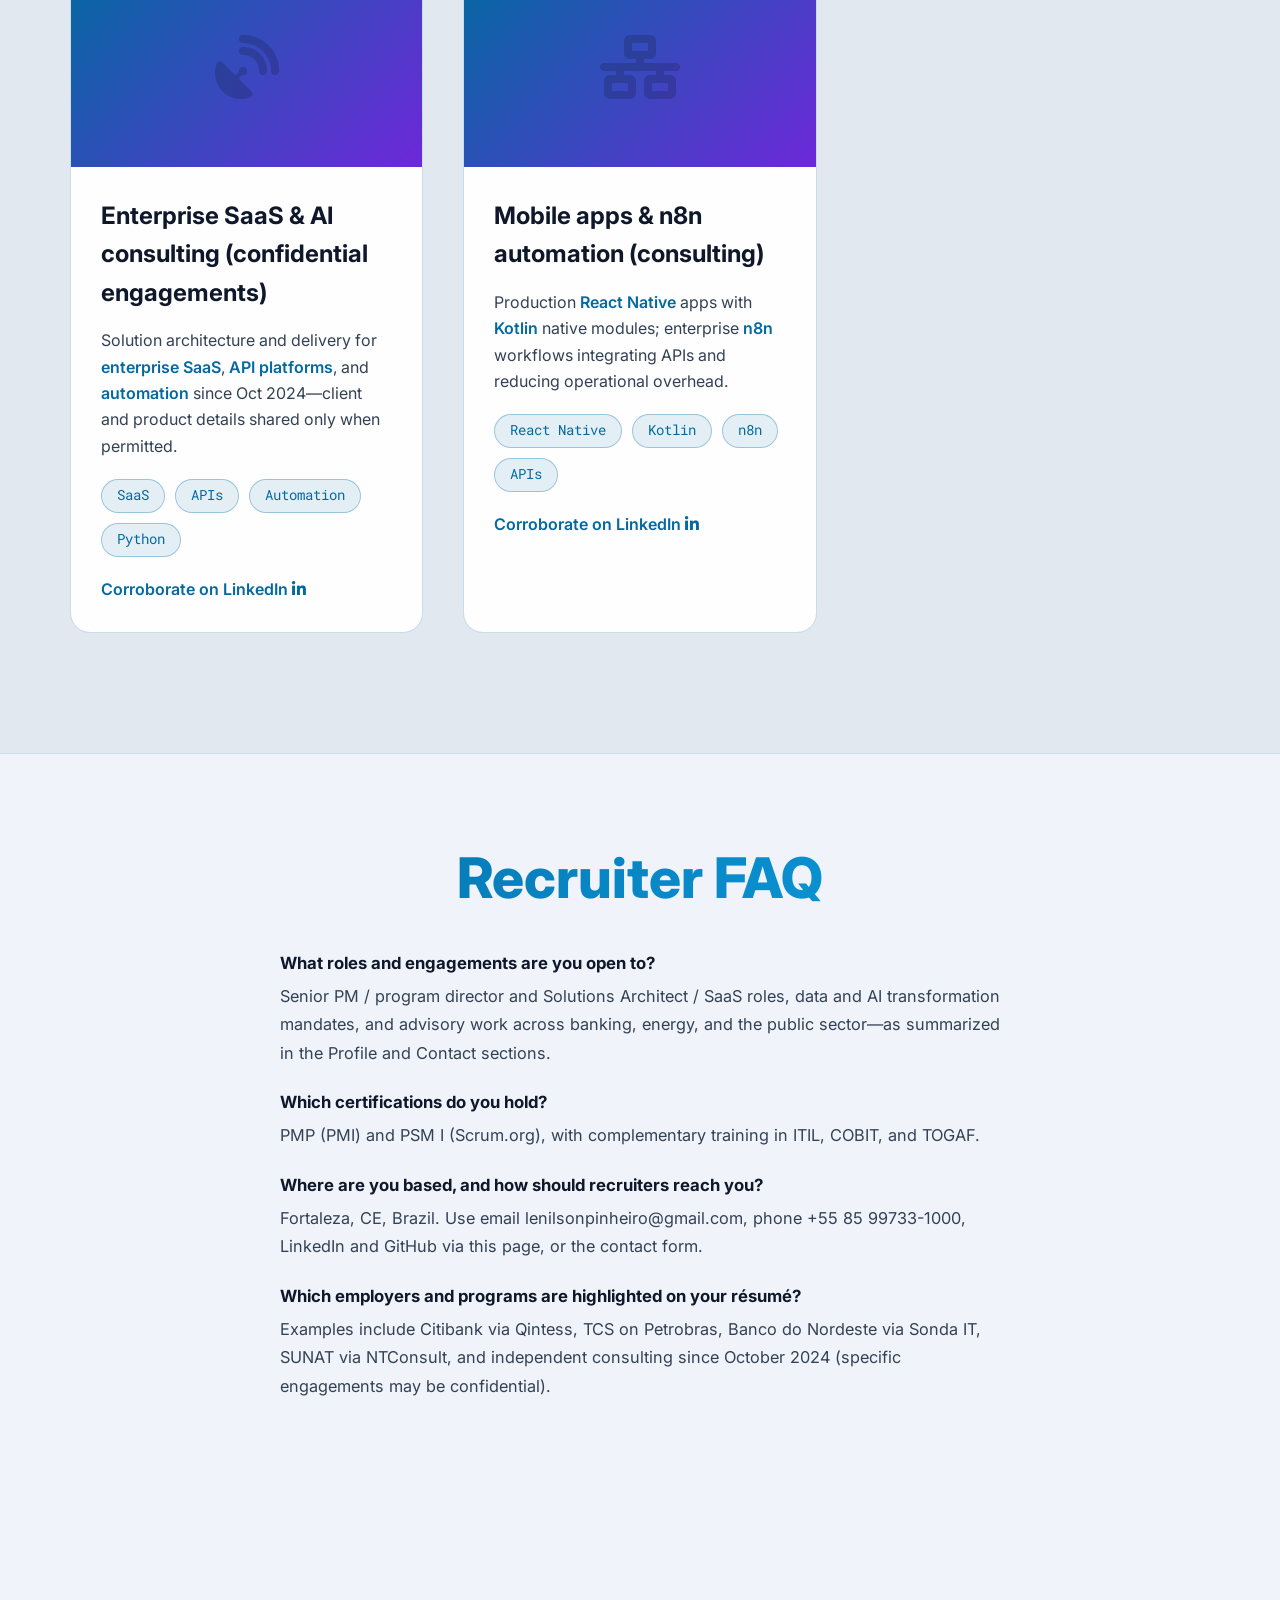
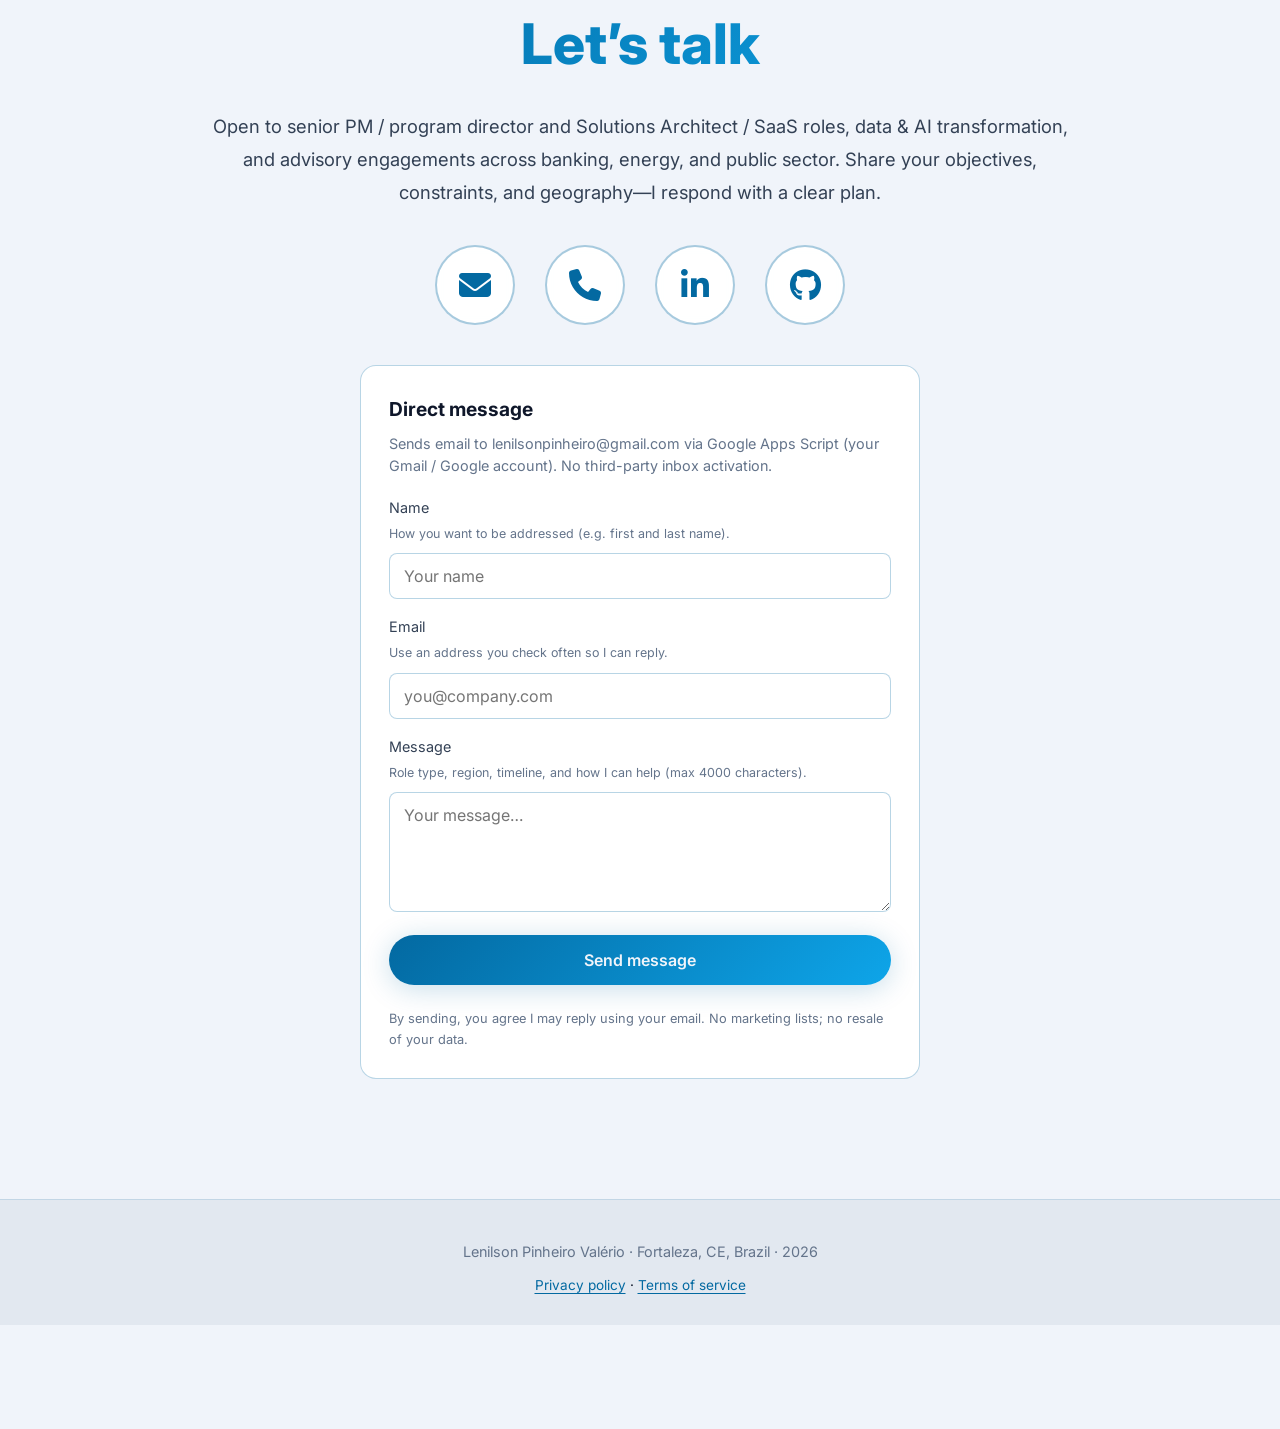
==== commit 32892da7: "Fix scroll: proximity snap, footer sem snap, hash inicial, sync v20260510 Co-authored-by: Cursor <cu" ====
--- a/index.html
+++ b/index.html
@@ -62,9 +62,9 @@
     <link rel="dns-prefetch" href="https://cdnjs.cloudflare.com">
     <link href="https://fonts.googleapis.com/css2?family=Inter:wght@300;400;500;600;700;800&family=Roboto+Mono:wght@400;500;700&display=swap" rel="stylesheet" media="print" onload="this.media='all'">
     <noscript><link href="https://fonts.googleapis.com/css2?family=Inter:wght@300;400;500;600;700;800&family=Roboto+Mono:wght@400;500;700&display=swap" rel="stylesheet"></noscript>
-    <link rel="preload" href="css/site.css?v=20260509" as="style">
-    <link rel="preload" href="js/i18n.js?v=20260509" as="script">
-    <link rel="stylesheet" href="css/site.css?v=20260509">
+    <link rel="preload" href="css/site.css?v=20260510" as="style">
+    <link rel="preload" href="js/i18n.js?v=20260510" as="script">
+    <link rel="stylesheet" href="css/site.css?v=20260510">
     <link rel="stylesheet" href="https://cdnjs.cloudflare.com/ajax/libs/font-awesome/6.5.2/css/all.min.css" crossorigin="anonymous" referrerpolicy="no-referrer" media="print" onload="this.media='all'">
     <noscript><link rel="stylesheet" href="https://cdnjs.cloudflare.com/ajax/libs/font-awesome/6.5.2/css/all.min.css" crossorigin="anonymous"></noscript>
 
@@ -416,11 +416,14 @@
         </div>
     </footer>
 
-    <script src="js/contact-endpoint.js?v=20260509" defer></script>
-    <script src="js/contact-form.js?v=20260509" defer></script>
-    <script src="js/i18n.js?v=20260509" defer></script>
-    <script src="js/theme.js?v=20260509" defer></script>
+    <script src="js/contact-endpoint.js?v=20260510" defer></script>
+    <script src="js/contact-form.js?v=20260510" defer></script>
+    <script src="js/i18n.js?v=20260510" defer></script>
+    <script src="js/theme.js?v=20260510" defer></script>
     <script>
+        try {
+            if ('scrollRestoration' in history) history.scrollRestoration = 'manual';
+        } catch (e0) {}
         window.addEventListener('load', function () {
             var loadingScreen = document.getElementById('loadingScreen');
             setTimeout(function () {
@@ -432,6 +435,22 @@
                     .register('sw.js', { scope: './' })
                     .catch(function () {});
             }
+            try {
+                var hash = window.location.hash;
+                if (hash && hash.length > 1) {
+                    var jump = document.querySelector(hash);
+                    if (jump) {
+                        var rmHash = window.matchMedia('(prefers-reduced-motion: reduce)').matches;
+                        setTimeout(function () {
+                            jump.scrollIntoView({
+                                behavior: rmHash ? 'auto' : 'smooth',
+                                block: 'start',
+                                inline: 'nearest',
+                            });
+                        }, 120);
+                    }
+                }
+            } catch (eHash) {}
         });
 
         var cursor = document.getElementById('customCursor');
@@ -571,6 +590,16 @@
         if (aboutSection) statsObserver.observe(aboutSection);
 
         var reduceMotionAnchor = window.matchMedia('(prefers-reduced-motion: reduce)').matches;
+        function portfolioScrollTo(target) {
+            if (!target) return;
+            if (reduceMotionAnchor) {
+                target.scrollIntoView({ behavior: 'auto', block: 'start', inline: 'nearest' });
+                return;
+            }
+            requestAnimationFrame(function () {
+                target.scrollIntoView({ behavior: 'smooth', block: 'start', inline: 'nearest' });
+            });
+        }
         document.querySelectorAll('a[href^="#"]').forEach(function (anchor) {
             anchor.addEventListener('click', function (ev) {
                 var id = anchor.getAttribute('href');
@@ -578,7 +607,7 @@
                 var target = document.querySelector(id);
                 if (target) {
                     ev.preventDefault();
-                    target.scrollIntoView({ behavior: reduceMotionAnchor ? 'auto' : 'smooth', block: 'start' });
+                    portfolioScrollTo(target);
                 }
             });
         });
@@ -587,8 +616,11 @@
             var params = new URLSearchParams(window.location.search);
             if (params.get('sent') === '1') {
                 var el = document.getElementById('contact');
-                if (el) el.setAttribute('tabindex', '-1');
-                if (el) el.focus({ preventScroll: true });
+                if (el) {
+                    el.setAttribute('tabindex', '-1');
+                    el.focus({ preventScroll: true });
+                    portfolioScrollTo(el);
+                }
             }
         } catch (err) {}
     </script>
--- a/css/site.css
+++ b/css/site.css
@@ -8,9 +8,9 @@
 html::-webkit-scrollbar{width:0;height:0;display:none}
 body{scrollbar-width:none;-ms-overflow-style:none}
 body::-webkit-scrollbar{width:0;height:0;display:none}
-html.portfolio-snap{scroll-snap-type:y mandatory;scroll-padding-top:max(72px,calc(56px + env(safe-area-inset-top)));overscroll-behavior-y:contain}
-html.portfolio-snap main > section{scroll-snap-align:start;scroll-snap-stop:normal;scroll-margin-top:max(72px,calc(56px + env(safe-area-inset-top)))}
-html.portfolio-snap body > footer{scroll-snap-align:start;scroll-snap-stop:normal;scroll-margin-top:max(72px,calc(56px + env(safe-area-inset-top)))}
+html.portfolio-snap{scroll-snap-type:y proximity;scroll-padding-top:max(80px,calc(64px + env(safe-area-inset-top)));scroll-padding-bottom:env(safe-area-inset-bottom);overscroll-behavior-y:auto;-webkit-overflow-scrolling:touch}
+html.portfolio-snap main > section{scroll-snap-align:start;scroll-snap-stop:normal;scroll-margin-top:max(80px,calc(64px + env(safe-area-inset-top)))}
+html.portfolio-snap body > footer{scroll-snap-align:none;scroll-snap-stop:normal;scroll-margin-top:0}
 .nav-links{scrollbar-width:none;-ms-overflow-style:none}
 .nav-links::-webkit-scrollbar{width:0;height:0;display:none}
 body{font-family:var(--font-primary);background:var(--bg-primary);color:var(--text-primary);line-height:1.6;overflow-x:hidden;position:relative;padding-left:env(safe-area-inset-left);padding-right:env(safe-area-inset-right)}
@@ -206,6 +206,7 @@
 .cookie-banner-text a{color:var(--accent-cyan);text-underline-offset:3px}
 .cookie-banner .cookie-banner-accept{flex-shrink:0;padding:12px 22px;border-radius:12px;font-size:.94rem;min-height:44px}
 html.has-cookie-banner body{padding-bottom:max(104px,calc(88px + env(safe-area-inset-bottom)))}
+html.has-cookie-banner.portfolio-snap{scroll-padding-bottom:max(96px,calc(80px + env(safe-area-inset-bottom)))}
 @media (max-width:480px){
 .cookie-banner-inner{padding-left:20px;padding-right:20px}
 }
--- a/css/site.css
+++ b/css/site.css
@@ -8,9 +8,9 @@
 html::-webkit-scrollbar{width:0;height:0;display:none}
 body{scrollbar-width:none;-ms-overflow-style:none}
 body::-webkit-scrollbar{width:0;height:0;display:none}
-html.portfolio-snap{scroll-snap-type:y mandatory;scroll-padding-top:max(72px,calc(56px + env(safe-area-inset-top)));overscroll-behavior-y:contain}
-html.portfolio-snap main > section{scroll-snap-align:start;scroll-snap-stop:normal;scroll-margin-top:max(72px,calc(56px + env(safe-area-inset-top)))}
-html.portfolio-snap body > footer{scroll-snap-align:start;scroll-snap-stop:normal;scroll-margin-top:max(72px,calc(56px + env(safe-area-inset-top)))}
+html.portfolio-snap{scroll-snap-type:y proximity;scroll-padding-top:max(80px,calc(64px + env(safe-area-inset-top)));scroll-padding-bottom:env(safe-area-inset-bottom);overscroll-behavior-y:auto;-webkit-overflow-scrolling:touch}
+html.portfolio-snap main > section{scroll-snap-align:start;scroll-snap-stop:normal;scroll-margin-top:max(80px,calc(64px + env(safe-area-inset-top)))}
+html.portfolio-snap body > footer{scroll-snap-align:none;scroll-snap-stop:normal;scroll-margin-top:0}
 .nav-links{scrollbar-width:none;-ms-overflow-style:none}
 .nav-links::-webkit-scrollbar{width:0;height:0;display:none}
 body{font-family:var(--font-primary);background:var(--bg-primary);color:var(--text-primary);line-height:1.6;overflow-x:hidden;position:relative;padding-left:env(safe-area-inset-left);padding-right:env(safe-area-inset-right)}
@@ -206,6 +206,7 @@
 .cookie-banner-text a{color:var(--accent-cyan);text-underline-offset:3px}
 .cookie-banner .cookie-banner-accept{flex-shrink:0;padding:12px 22px;border-radius:12px;font-size:.94rem;min-height:44px}
 html.has-cookie-banner body{padding-bottom:max(104px,calc(88px + env(safe-area-inset-bottom)))}
+html.has-cookie-banner.portfolio-snap{scroll-padding-bottom:max(96px,calc(80px + env(safe-area-inset-bottom)))}
 @media (max-width:480px){
 .cookie-banner-inner{padding-left:20px;padding-right:20px}
 }
